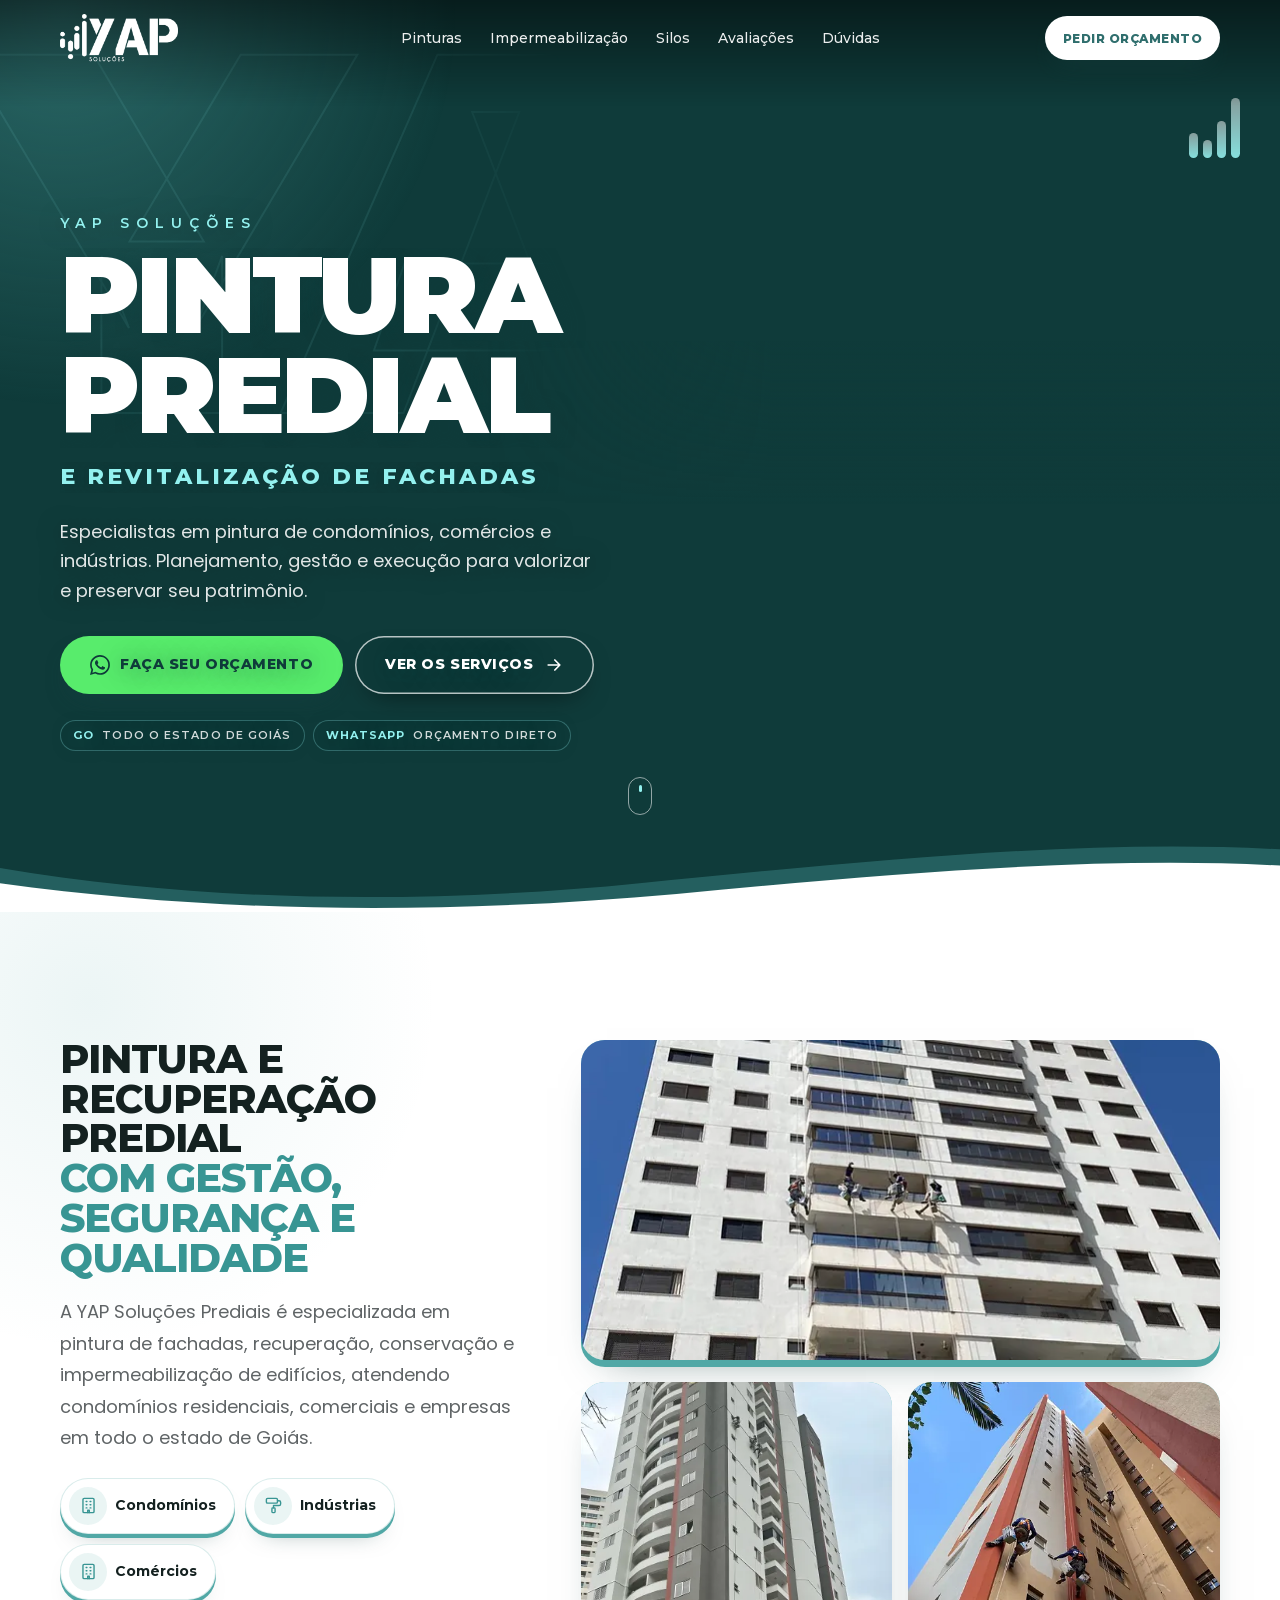
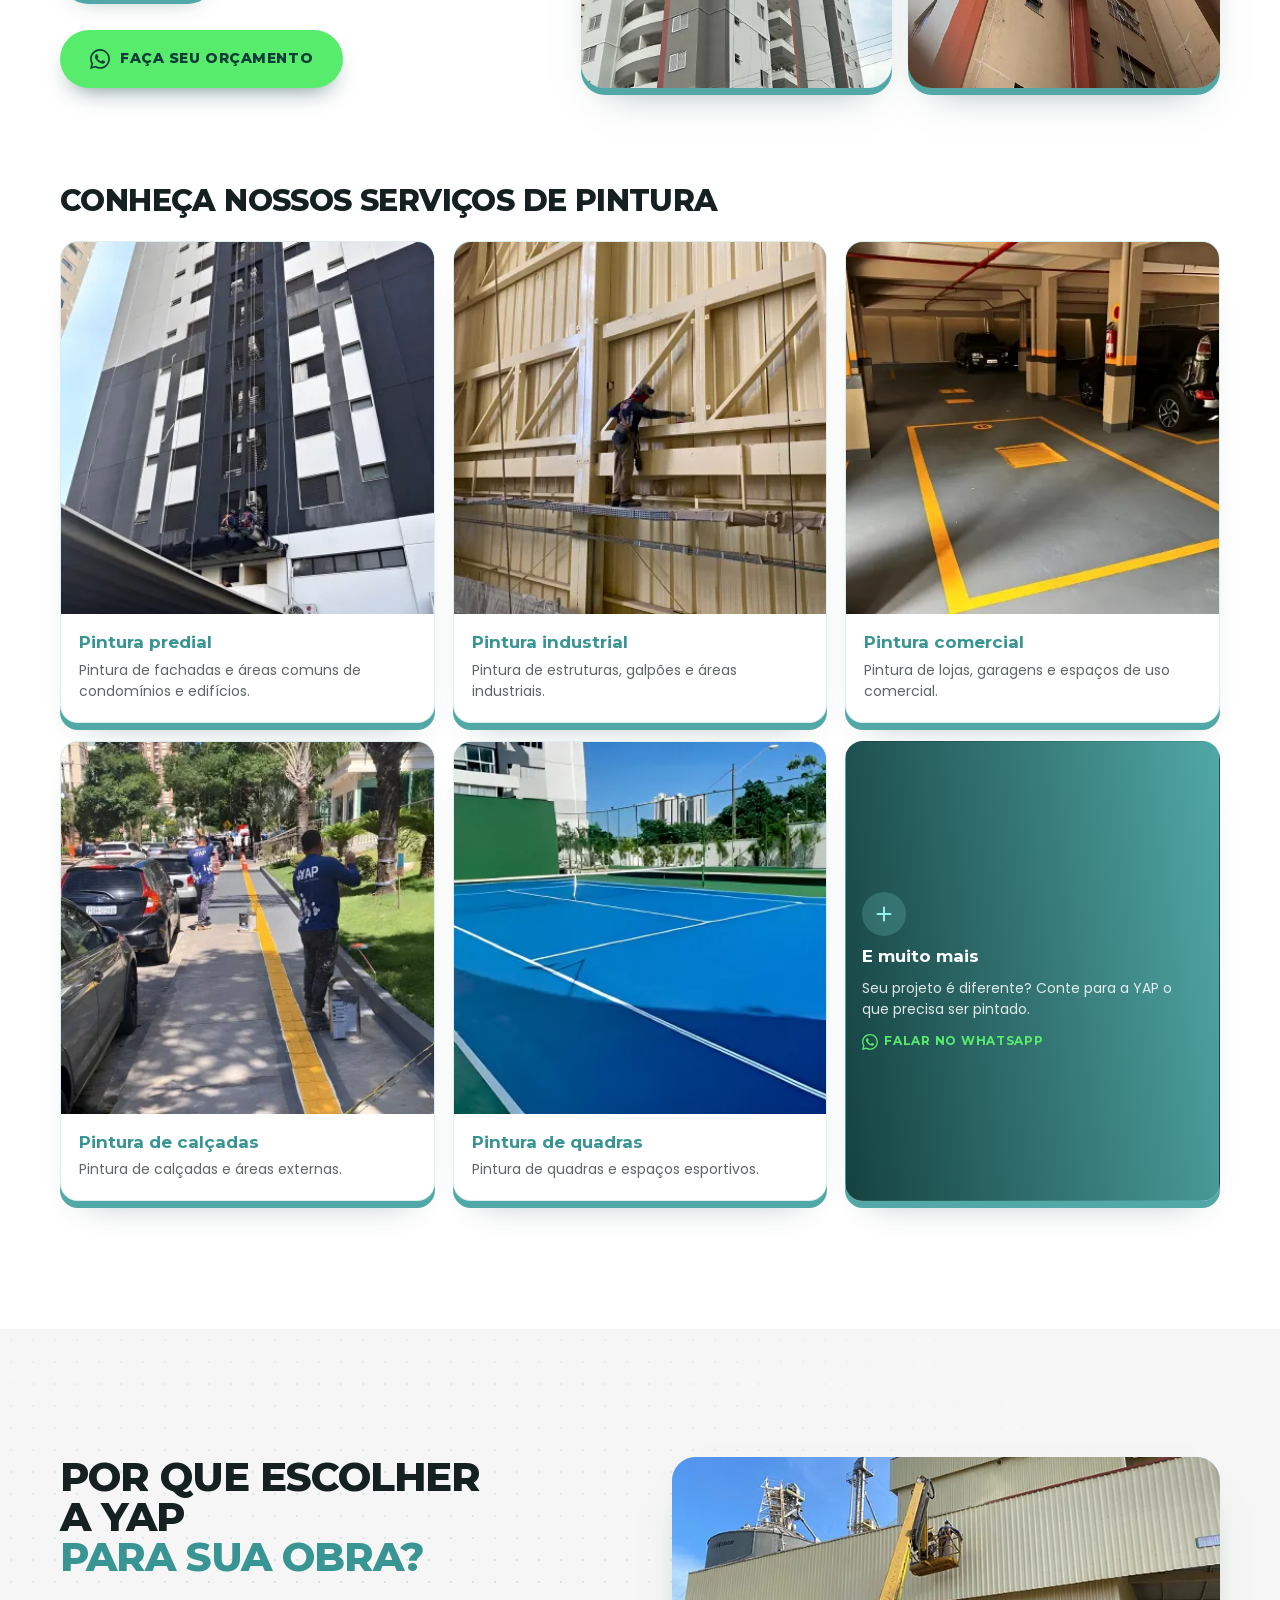
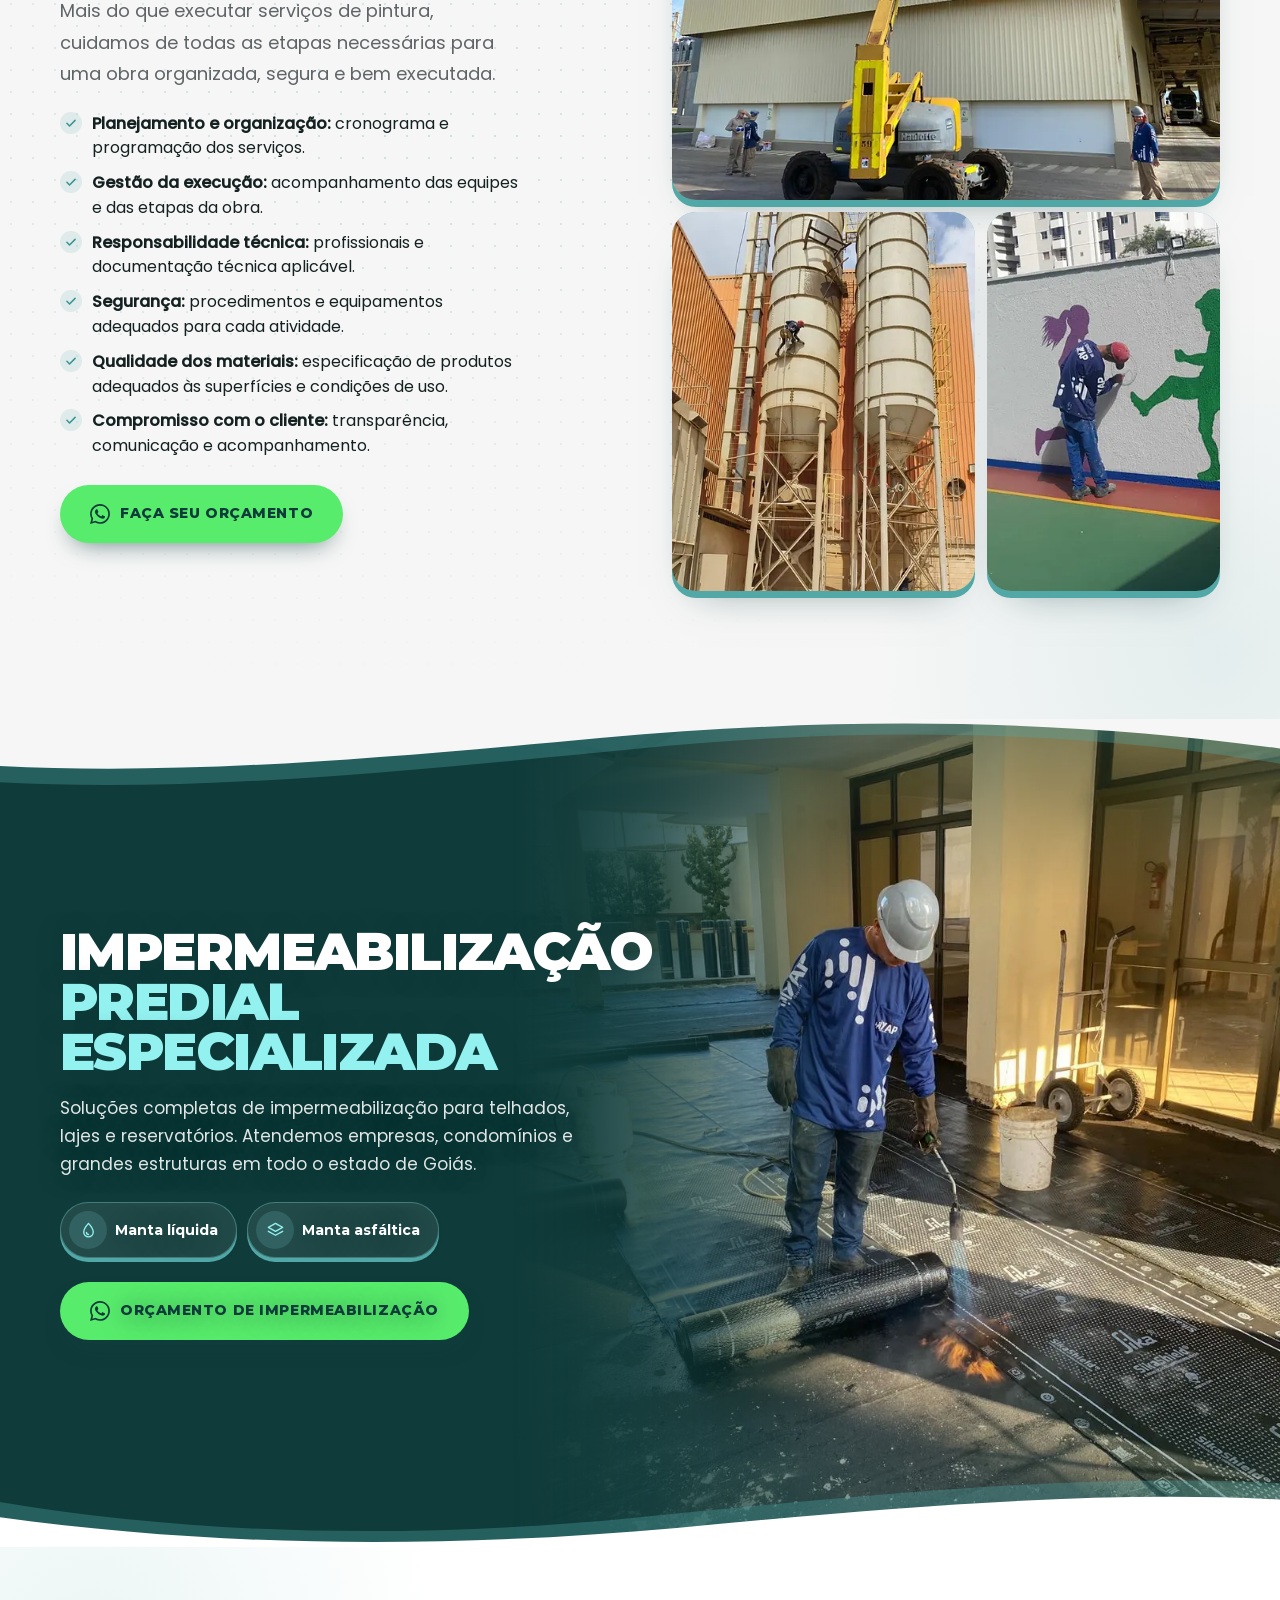
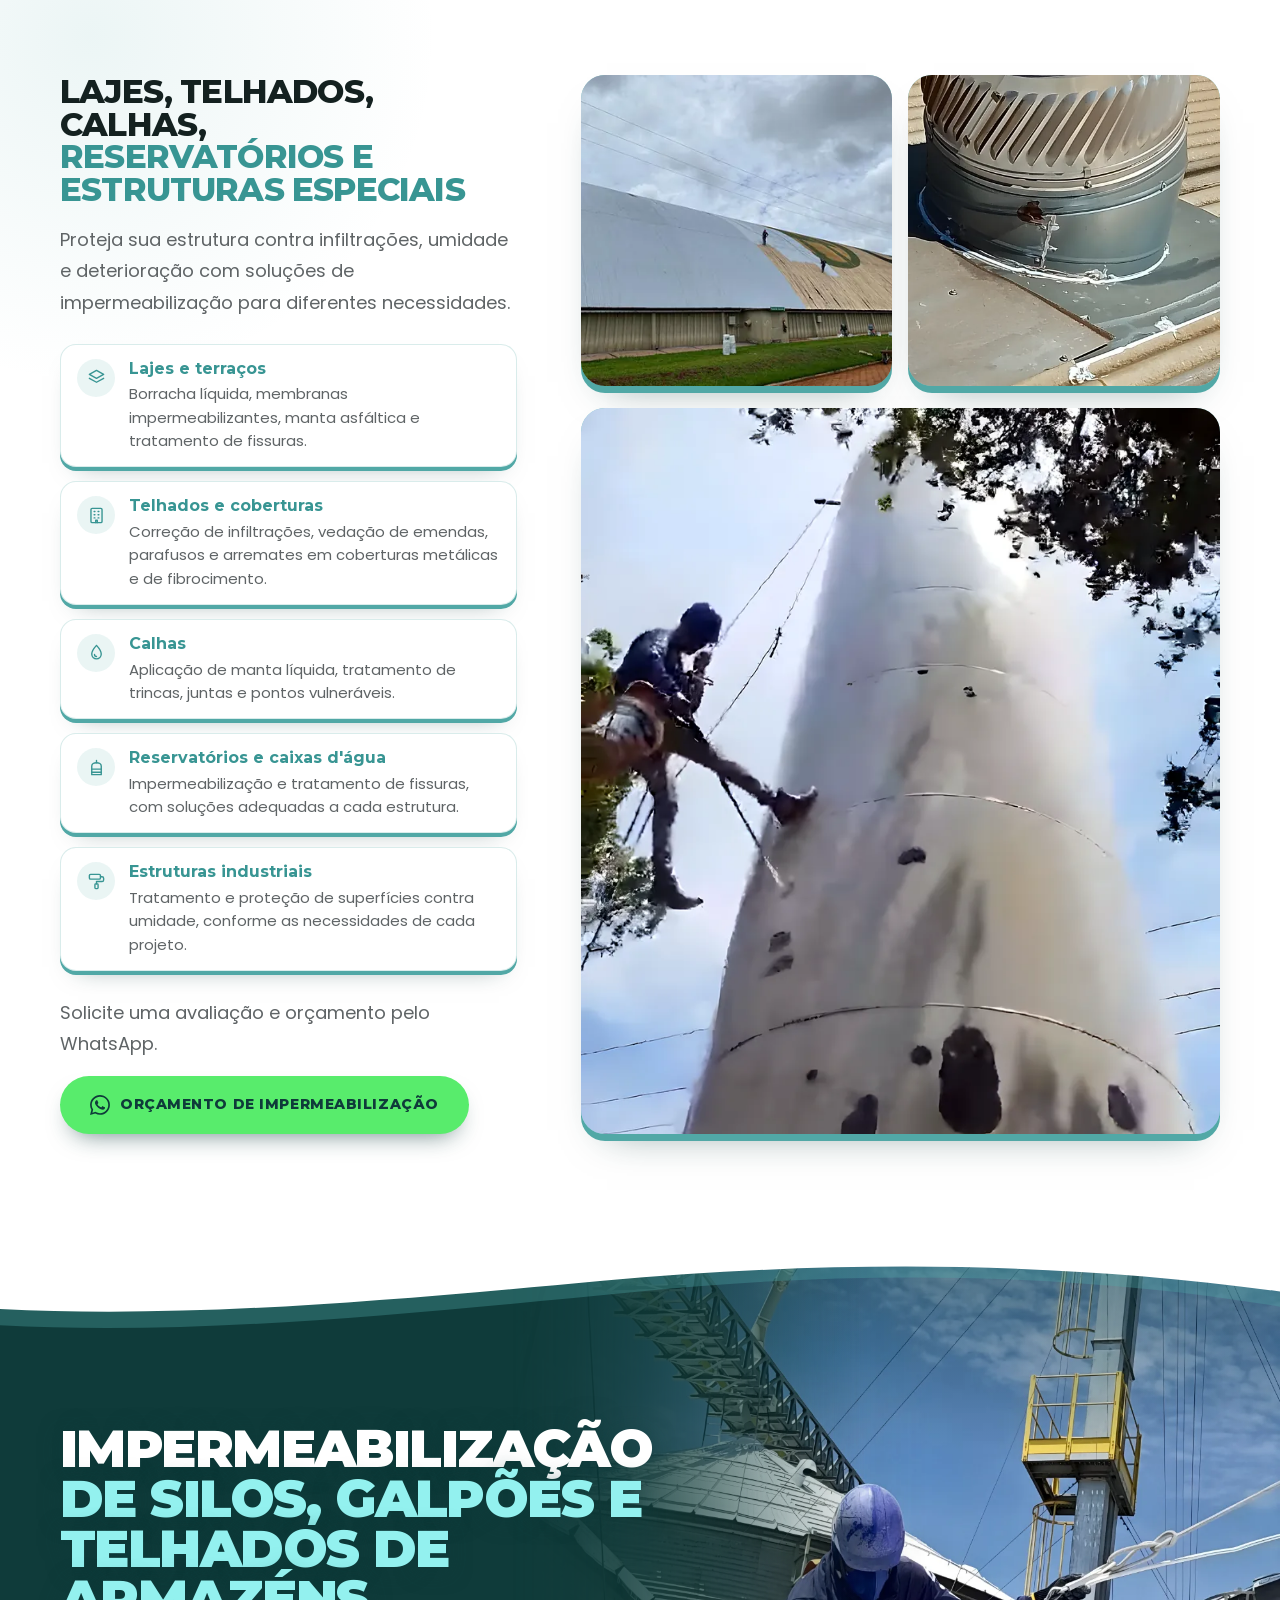
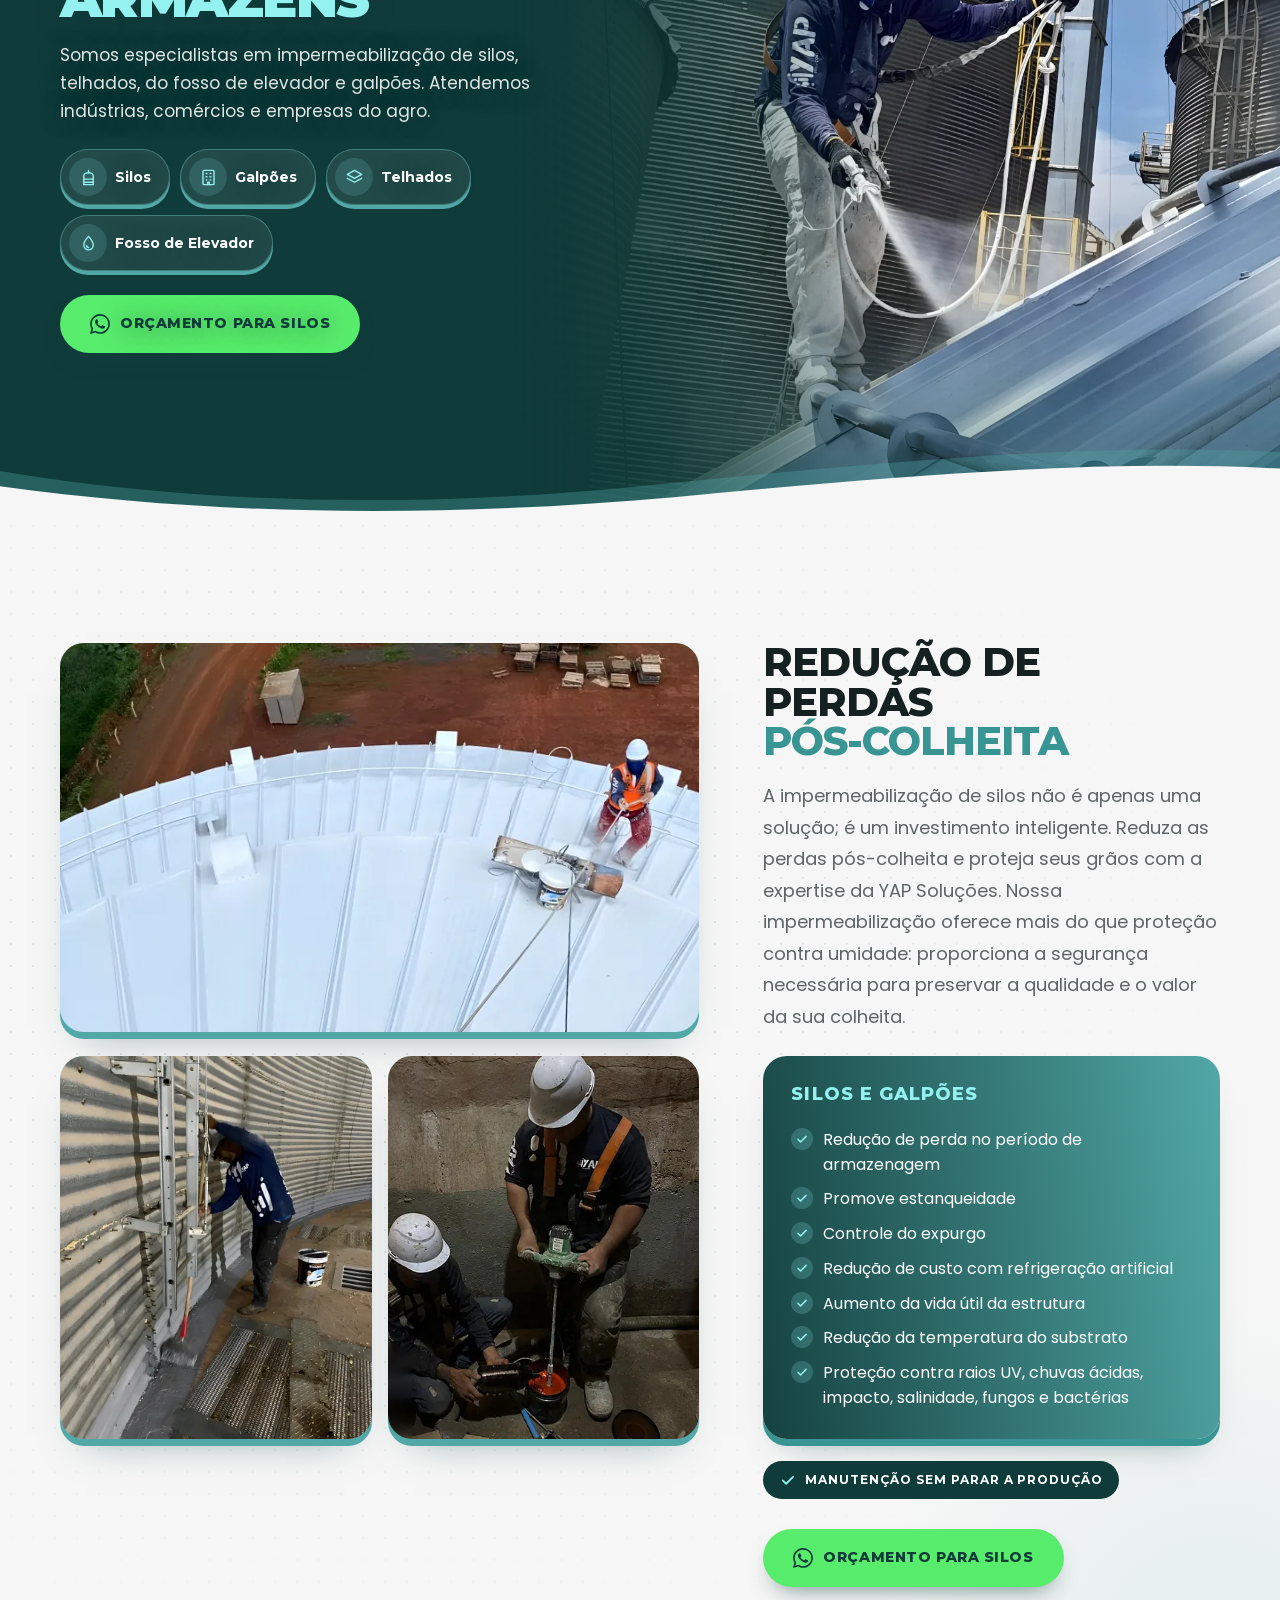
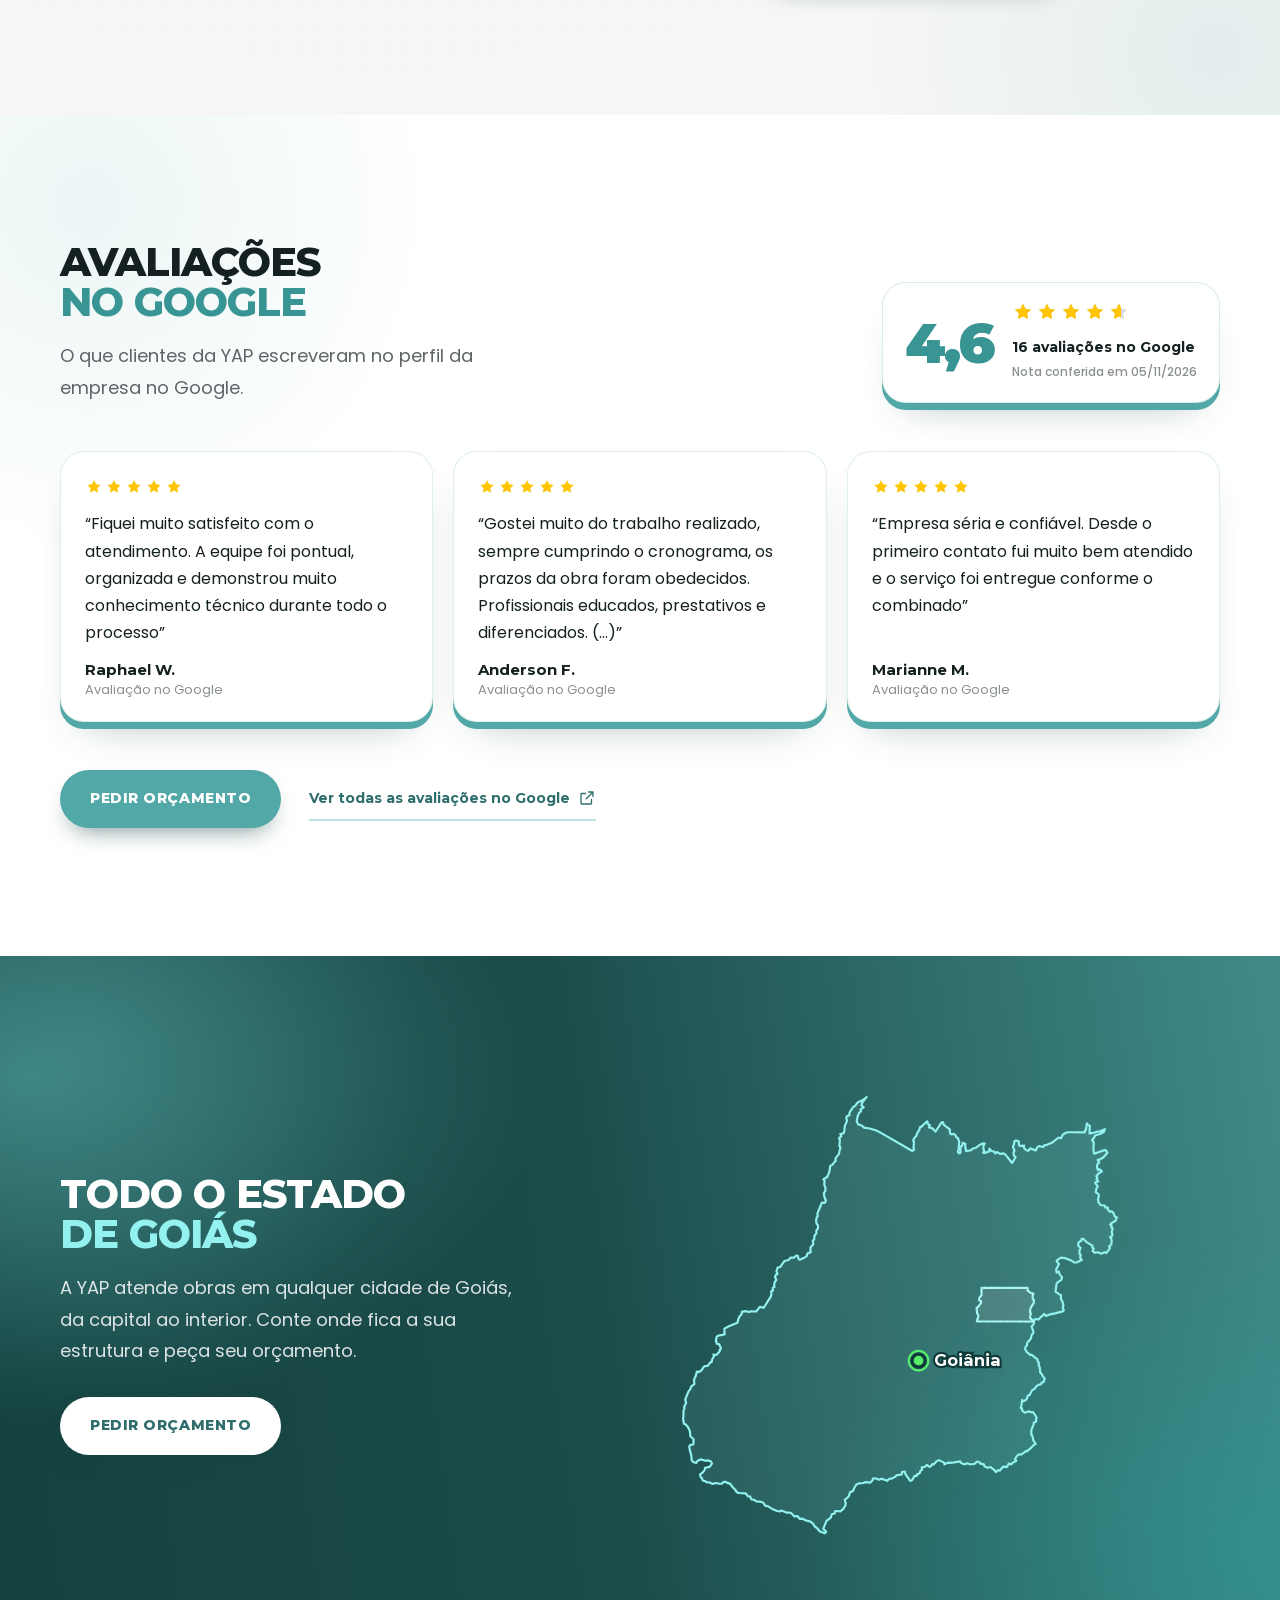
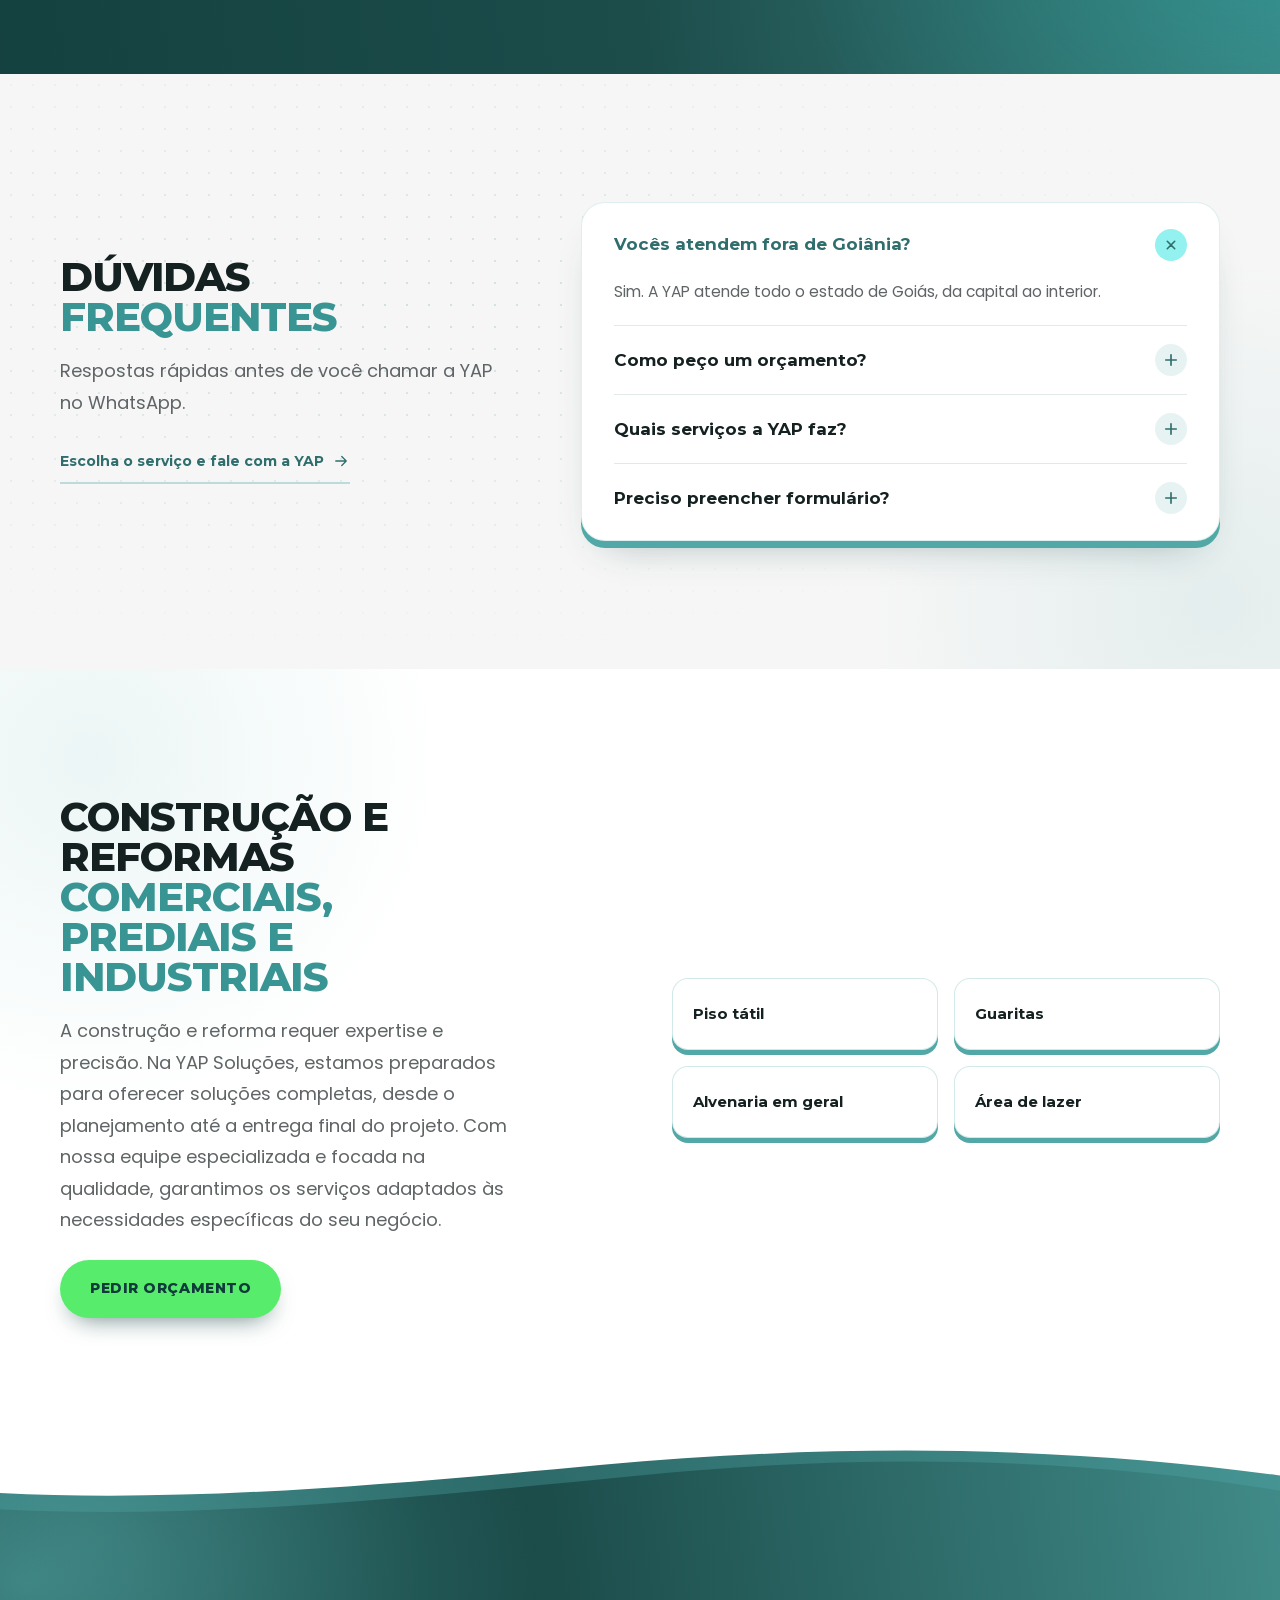
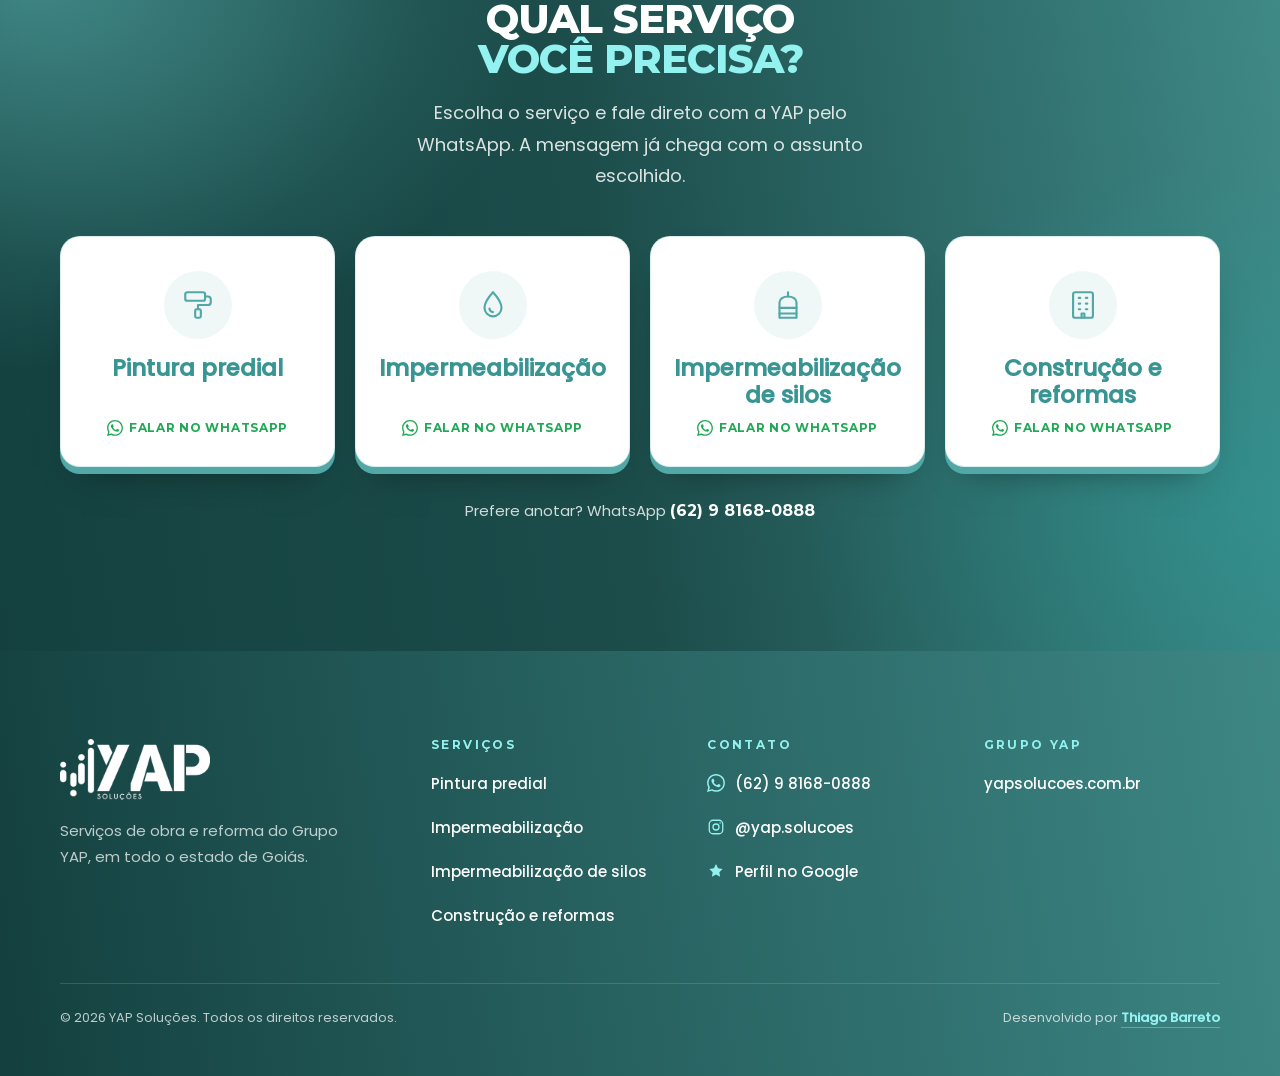
==== index.html @ 9e380a0e "LP YAP: foto do reservatório ampliada com Real-ESRGAN (até 1280 px) Co-Authored-By: Claude Opus 5.5 " ====
<!doctype html>
<html lang="pt-BR">
<head>
<meta charset="utf-8">
<!-- Google Tag Manager -->
<script>(function(w,d,s,l,i){w[l]=w[l]||[];w[l].push({'gtm.start':
new Date().getTime(),event:'gtm.js'});var f=d.getElementsByTagName(s)[0],
j=d.createElement(s),dl=l!='dataLayer'?'&l='+l:'';j.async=true;j.src=
'https://www.googletagmanager.com/gtm.js?id='+i+dl;f.parentNode.insertBefore(j,f);
})(window,document,'script','dataLayer','GTM-TNHPX6W4');</script>
<!-- End Google Tag Manager -->
<meta name="viewport" content="width=device-width, initial-scale=1, viewport-fit=cover">
<title>Pintura predial e impermeabilização em Goiás | YAP Soluções</title>
<meta name="description" content="Pintura predial para empresas com grandes estruturas, com atendimento em todo o estado de Goiás. Peça seu orçamento à YAP Soluções pelo WhatsApp.">
<meta name="theme-color" content="#0F3B3A">
<!-- Pendente: canonical e metadados sociais (og:url, og:image) dependem da URL final da LP. -->
<link rel="icon" href="assets/img/marca/favicon-32.png" sizes="32x32" type="image/png">
<link rel="apple-touch-icon" href="assets/img/marca/apple-touch-icon.png">
<link rel="preload" href="assets/fonts/montserrat-var-latin.woff2" as="font" type="font/woff2" crossorigin>
<link rel="preload" as="image" type="image/webp" media="(max-width: 767px)"
      imagesrcset="assets/img/hero/equipe-balancim-hero-mobile-480.webp 480w, assets/img/hero/equipe-balancim-hero-mobile-760.webp 760w" imagesizes="100vw">
<link rel="preload" as="image" type="image/webp" media="(min-width: 768px)"
      imagesrcset="assets/img/hero/equipe-balancim-hero-desktop-800.webp 800w, assets/img/hero/equipe-balancim-hero-desktop-1120.webp 1120w" imagesizes="62vw">
<link rel="stylesheet" href="assets/css/style.css?v=52">
<style>@media (min-width:768px){.hero-media img{object-position:10% 30%}}</style>
<script src="assets/js/main.js?v=12" defer></script>
</head>
<body>
<!-- Google Tag Manager (noscript) -->
<noscript><iframe src="https://www.googletagmanager.com/ns.html?id=GTM-TNHPX6W4"
height="0" width="0" style="display:none;visibility:hidden"></iframe></noscript>
<!-- End Google Tag Manager (noscript) -->

<svg width="0" height="0" style="position:absolute" aria-hidden="true" focusable="false">
  <symbol id="i-whatsapp" viewBox="0 0 24 24"><path fill="currentColor" stroke="none" fill-rule="evenodd" clip-rule="evenodd" d="M17.415 14.382C17.117 14.233 15.656 13.515 15.384 13.415C15.112 13.315 14.914 13.267 14.715 13.565C14.517 13.862 13.948 14.531 13.775 14.729C13.601 14.928 13.428 14.952 13.131 14.804C12.834 14.654 11.876 14.341 10.741 13.329C9.858 12.541 9.261 11.568 9.088 11.27C8.915 10.973 9.069 10.812 9.218 10.664C9.352 10.531 9.515 10.317 9.664 10.144C9.813 9.97103 9.862 9.84603 9.961 9.64703C10.061 9.44903 10.011 9.27603 9.936 9.12703C9.862 8.97803 9.268 7.51503 9.02 6.92003C8.779 6.34103 8.534 6.42003 8.352 6.41003C8.178 6.40203 7.98 6.40003 7.782 6.40003C7.584 6.40003 7.262 6.47403 6.99 6.77203C6.717 7.06903 5.95 7.78803 5.95 9.25103C5.95 10.713 7.014 12.126 7.163 12.325C7.312 12.524 9.258 15.525 12.239 16.812C12.949 17.118 13.502 17.301 13.933 17.437C14.645 17.664 15.293 17.632 15.805 17.555C16.375 17.47 17.563 16.836 17.811 16.142C18.059 15.448 18.058 14.853 17.984 14.729C17.91 14.605 17.712 14.531 17.414 14.382M11.992 21.785H11.988C10.2174 21.7854 8.47937 21.3094 6.956 20.407L6.596 20.193L2.854 21.175L3.853 17.527L3.618 17.153C2.62809 15.5774 2.10424 13.7538 2.107 11.893C2.109 6.44303 6.543 2.00903 11.996 2.00903C13.2948 2.00509 14.5814 2.25934 15.781 2.75702C16.9807 3.2547 18.0694 3.98587 18.984 4.90803C19.9045 5.82433 20.6341 6.91412 21.1305 8.11431C21.6269 9.3145 21.8803 10.6012 21.876 11.9C21.874 17.35 17.44 21.785 11.992 21.785ZM20.404 3.48803C19.3021 2.3793 17.9913 1.50013 16.5474 0.901413C15.1035 0.302696 13.5551 -0.0036753 11.992 3.32698e-05C5.438 3.32698e-05 0.102 5.33503 0.1 11.892C0.096774 13.9788 0.644198 16.0295 1.687 17.837L0 24L6.304 22.346C8.04817 23.2954 10.0022 23.7932 11.988 23.794H11.993C18.547 23.794 23.883 18.459 23.885 11.901C23.8899 10.3383 23.5848 8.79011 22.9875 7.34603C22.3902 5.90196 21.5124 4.59067 20.405 3.48803"/></symbol>
  <symbol id="i-arrow" viewBox="0 0 24 24"><path d="M5 12h14M13 6l6 6-6 6"/></symbol>
  <symbol id="i-menu" viewBox="0 0 24 24"><path d="M4 7h16M4 12h16M4 17h10"/></symbol>
  <symbol id="i-close" viewBox="0 0 24 24"><path d="M6 6l12 12M18 6L6 18"/></symbol>
  <symbol id="i-drop" viewBox="0 0 24 24"><path d="M12 3s6 6.5 6 11a6 6 0 0 1-12 0c0-4.5 6-11 6-11z"/><path d="M9.5 14.5a2.5 2.5 0 0 0 2.5 2.5"/></symbol>
  <symbol id="i-layers" viewBox="0 0 24 24"><path d="M12 3l9 5-9 5-9-5z"/><path d="M3 13l9 5 9-5"/></symbol>
  <symbol id="i-building" viewBox="0 0 24 24"><rect x="5" y="3" width="14" height="18" rx="1.5"/><path d="M9 7h1M14 7h1M9 11h1M14 11h1M9 15h1M14 15h1M11 21v-3h2v3"/></symbol>
  <symbol id="i-silo" viewBox="0 0 24 24"><path d="M6 10a6 4 0 0 1 12 0v11H6z"/><path d="M6 14h12M6 18h12M12 6V3"/></symbol>
  <symbol id="i-plus" viewBox="0 0 24 24"><path d="M12 5v14M5 12h14"/></symbol>
  <symbol id="i-roller" viewBox="0 0 24 24"><rect x="3" y="3" width="14" height="6" rx="1.5"/><path d="M17 6h2a2 2 0 0 1 2 2v2a2 2 0 0 1-2 2h-7v3"/><rect x="10" y="15" width="4" height="6" rx="1"/></symbol>
  <symbol id="i-instagram" viewBox="0 0 24 24"><rect x="3" y="3" width="18" height="18" rx="5"/><circle cx="12" cy="12" r="4"/><circle cx="17.5" cy="6.5" r="1" fill="currentColor" stroke="none"/></symbol>
  <symbol id="i-check" viewBox="0 0 24 24"><path d="M5 12.5l4.5 4.5L19 7.5"/></symbol>
  <symbol id="i-star" viewBox="0 0 24 24"><path fill="currentColor" stroke="none" d="M12 2.8l2.75 5.57 6.15.9-4.45 4.33 1.05 6.12L12 16.83l-5.5 2.89 1.05-6.12L3.1 9.27l6.15-.9z"/></symbol>
  <symbol id="i-external" viewBox="0 0 24 24"><path d="M14 4h6v6M20 4l-9 9M18 14v5a1 1 0 0 1-1 1H5a1 1 0 0 1-1-1V7a1 1 0 0 1 1-1h5"/></symbol>
</svg>

<a class="skip" href="#conteudo">Pular para o conteúdo</a>

<header class="hdr" id="hdr">
  <div class="wrap hdr-in">
    <a class="hdr-logo" href="#inicio" aria-label="YAP Soluções, voltar ao início">
      <img src="assets/img/marca/yap-solucoes-logo-branco.png" width="400" height="163" alt="YAP Soluções">
    </a>
    <nav class="hdr-nav" id="menu" aria-label="Seções da página">
      <a href="#inicio">Pinturas</a>
      <a href="#impermeabilizacao">Impermeabilização</a>
      <a href="#silos">Silos</a>
      <a href="#avaliacoes">Avaliações</a>
      <a href="#duvidas">Dúvidas</a>
      <a class="btn btn-wa btn-block nav-cta" href="#contato">Pedir orçamento</a>
    </nav>
    <div class="hdr-act">
      <a class="btn btn-white btn-sm" href="#contato"><span class="lb-s">Orçamento</span><span class="lb-l">Pedir orçamento</span></a>
      <button class="hdr-burger" type="button" id="menuBtn" aria-controls="menu" aria-expanded="false" aria-label="Abrir menu">
        <svg class="i ic-open" aria-hidden="true"><use href="#i-menu"/></svg>
        <svg class="i ic-close" aria-hidden="true"><use href="#i-close"/></svg>
      </button>
    </div>
  </div>
</header>

<main id="conteudo">

  <!-- S1 · Hero (foco em pintura predial) -->
  <section class="hero" id="inicio" aria-labelledby="hero-title">
    <div class="hero-media" id="heroMedia">
      <picture>
        <source type="image/webp" media="(min-width: 768px)"
                srcset="assets/img/hero/equipe-balancim-hero-desktop-800.webp 800w, assets/img/hero/equipe-balancim-hero-desktop-1120.webp 1120w" sizes="62vw">
        <source type="image/jpeg" media="(min-width: 768px)"
                srcset="assets/img/hero/equipe-balancim-hero-desktop-800.jpg 800w, assets/img/hero/equipe-balancim-hero-desktop-1120.jpg 1120w" sizes="62vw">
        <source type="image/webp"
                srcset="assets/img/hero/equipe-balancim-hero-mobile-480.webp 480w, assets/img/hero/equipe-balancim-hero-mobile-760.webp 760w" sizes="100vw">
        <img src="assets/img/hero/equipe-balancim-hero-mobile-760.jpg"
             srcset="assets/img/hero/equipe-balancim-hero-mobile-480.jpg 480w, assets/img/hero/equipe-balancim-hero-mobile-760.jpg 760w" sizes="100vw"
             width="760" height="1041" fetchpriority="high" decoding="async"
             alt="Equipe da YAP Soluções em balancim pintando a fachada de um prédio">
      </picture>
    </div>
    <div class="hero-shade" aria-hidden="true"></div>
    <div class="hero-glow" aria-hidden="true"></div>
    <div class="hero-deco" aria-hidden="true"><div class="hero-word" id="heroWord">YAP</div></div>
    <div class="hero-bars bars" aria-hidden="true"><i></i><i></i><i></i><i></i></div>

    <div class="wrap hero-wrap">
      <div class="hero-in">
        <p class="kin">YAP Soluções</p>
        <h1 class="hero-title" id="hero-title">
          <span class="ln"><span>Pintura</span></span>
          <span class="ln"><span>predial</span></span>
          <span class="ln sub"><span>e revitalização de fachadas</span></span>
        </h1>
        <p class="hero-lead">Especialistas em pintura de condomínios, comércios e indústrias. Planejamento, gestão e execução para valorizar e preservar seu patrimônio.</p>
        <div class="hero-cta">
          <a class="btn btn-wa btn-lg" href="https://wa.me/5562981680888?text=Ol%C3%A1!%20Vim%20pelo%20site%20da%20YAP%20e%20quero%20um%20or%C3%A7amento%20de%20pintura%20predial." target="_blank" rel="noopener" data-service="pintura" data-location="hero">
            <svg class="i" aria-hidden="true"><use href="#i-whatsapp"/></svg>
            Faça seu orçamento
          </a>
          <a class="btn btn-ghost btn-lg" href="#pintura-predial">
            Ver os serviços
            <svg class="i arr" aria-hidden="true"><use href="#i-arrow"/></svg>
          </a>
        </div>
        <ul class="hero-meta">
          <li><b>GO</b> Todo o estado de Goiás</li>
          <li><b>WhatsApp</b> Orçamento direto</li>
        </ul>
      </div>
    </div>
    <a class="hero-scroll" href="#pintura-predial" aria-label="Rolar para os serviços"></a>
    <!-- Divisão ondulada, como uma pincelada de tinta: camada teal translúcida atrás e a cor da próxima seção na frente -->
    <div class="hero-wave" aria-hidden="true">
      <svg viewBox="0 0 1440 100" preserveAspectRatio="none" focusable="false">
        <path class="w-back" d="M0 44C220 86 470 92 720 66C980 40 1220 14 1440 30V100H0Z"/>
        <path class="w-front" d="M0 62C250 100 500 102 760 78C1010 54 1230 34 1440 48V100H0Z"/>
      </svg>
    </div>
  </section>

  <!-- S2 · Pintura predial: conteúdo complementar solicitado por Fred em 09/11/2026. -->
  <section class="sec svc painting-sec" id="pintura-predial" aria-labelledby="pintura-predial-title">
    <div class="wrap svc-grid">
      <div class="svc-text">
        <h2 class="h2 rv" id="pintura-predial-title">Pintura e recuperação predial <span class="t">com gestão, segurança e qualidade</span></h2>
        <p class="lead rv" data-d="1">A YAP Soluções Prediais é especializada em pintura de fachadas, recuperação, conservação e impermeabilização de edifícios, atendendo condomínios residenciais, comerciais e empresas em todo o estado de Goiás.</p>
        <ul class="tags rv" data-d="2">
          <li><span class="mi"><svg class="i" aria-hidden="true"><use href="#i-building"/></svg></span>Condomínios</li>
          <li><span class="mi"><svg class="i" aria-hidden="true"><use href="#i-roller"/></svg></span>Indústrias</li>
          <li><span class="mi"><svg class="i" aria-hidden="true"><use href="#i-building"/></svg></span>Comércios</li>
        </ul>
      </div>
      <div class="svc-photos">
        <figure class="ph ph-wide rv" data-d="1">
            <picture>
              <source type="image/webp" srcset="assets/img/pintura/predio-alto-rapel-640.webp 640w, assets/img/pintura/predio-alto-rapel-1024.webp 1024w" sizes="(min-width: 1024px) 640px, 100vw">
              <img src="assets/img/pintura/predio-alto-rapel-640.jpg" srcset="assets/img/pintura/predio-alto-rapel-640.jpg 640w, assets/img/pintura/predio-alto-rapel-1024.jpg 1024w" sizes="(min-width: 1024px) 640px, 100vw" width="640" height="480" loading="lazy" decoding="async" alt="Profissionais da YAP em rapel na fachada de um prédio residencial alto">
            </picture>
        </figure>
        <figure class="ph rv" data-d="2">
            <picture>
              <source type="image/webp" srcset="assets/img/pintura/predio-pintado-400.webp 400w, assets/img/pintura/predio-pintado-800.webp 800w" sizes="(min-width: 1024px) 320px, 50vw">
              <img src="assets/img/pintura/predio-pintado-400.jpg" width="400" height="500" loading="lazy" decoding="async" alt="Prédio residencial com fachada pintada">
            </picture>
        </figure>
        <figure class="ph rv" data-d="3">
            <picture>
              <source type="image/webp" srcset="assets/img/pintura/fachada-rapel-equipe-480.webp 480w, assets/img/pintura/fachada-rapel-equipe-768.webp 768w" sizes="(min-width: 1024px) 320px, 50vw">
              <img src="assets/img/pintura/fachada-rapel-equipe-480.jpg" srcset="assets/img/pintura/fachada-rapel-equipe-480.jpg 480w, assets/img/pintura/fachada-rapel-equipe-768.jpg 768w" sizes="(min-width: 1024px) 320px, 50vw" width="480" height="640" loading="lazy" decoding="async" alt="Equipe da YAP em rapel pintando a fachada de um prédio com faixas laranja">
            </picture>
        </figure>
      </div>
      <div class="svc-cta rv" data-d="2">
        <a class="btn btn-wa btn-lg" href="https://wa.me/5562981680888?text=Ol%C3%A1!%20Vim%20pelo%20site%20da%20YAP%20e%20quero%20um%20or%C3%A7amento%20de%20pintura%20predial." target="_blank" rel="noopener" data-service="pintura" data-location="pintura-predial">
          <svg class="i" aria-hidden="true"><use href="#i-whatsapp"/></svg>
          Faça seu orçamento
        </a>
      </div>
    </div>
    <!-- Serviços de pintura (pedido de Fred, 09/11): blocos quadrados com foto. Fotos de calçadas, comercial e quadras a confirmar. -->
    <div class="wrap paint-wrap">
      <h3 class="paint-h rv">Conheça nossos serviços de pintura</h3>
      <div class="paint-grid">
        <article class="paint-card rv" data-d="1">
          <figure class="paint-ph">
            <picture>
              <source type="image/webp" srcset="assets/img/servicos/pintura-predial-360.webp 360w, assets/img/servicos/pintura-predial-600.webp 600w" sizes="(min-width: 1024px) 360px, (min-width: 768px) 30vw, 50vw">
              <img src="assets/img/servicos/pintura-predial-360.jpg" srcset="assets/img/servicos/pintura-predial-360.jpg 360w, assets/img/servicos/pintura-predial-600.jpg 600w" sizes="(min-width: 1024px) 360px, (min-width: 768px) 30vw, 50vw" width="600" height="600" loading="lazy" decoding="async" alt="Pintores em rapel trabalhando na fachada de um prédio alto">
            </picture>
          </figure>
          <div class="paint-tx"><h4>Pintura predial</h4><p>Pintura de fachadas e áreas comuns de condomínios e edifícios.</p></div>
        </article>
        <article class="paint-card rv" data-d="2">
          <figure class="paint-ph">
            <picture>
              <source type="image/webp" srcset="assets/img/servicos/pintura-industrial-galpao-360.webp 360w, assets/img/servicos/pintura-industrial-galpao-600.webp 600w" sizes="(min-width: 1024px) 360px, (min-width: 768px) 30vw, 50vw">
              <img src="assets/img/servicos/pintura-industrial-galpao-360.jpg" srcset="assets/img/servicos/pintura-industrial-galpao-360.jpg 360w, assets/img/servicos/pintura-industrial-galpao-600.jpg 600w" sizes="(min-width: 1024px) 360px, (min-width: 768px) 30vw, 50vw" width="600" height="600" loading="lazy" decoding="async" alt="Profissional da YAP pintando a estrutura metálica de um galpão industrial, em um andaime">
            </picture>
          </figure>
          <div class="paint-tx"><h4>Pintura industrial</h4><p>Pintura de estruturas, galpões e áreas industriais.</p></div>
        </article>
        <article class="paint-card rv" data-d="3">
          <figure class="paint-ph">
            <picture>
              <source type="image/webp" srcset="assets/img/servicos/pintura-comercial-360.webp 360w, assets/img/servicos/pintura-comercial-600.webp 600w" sizes="(min-width: 1024px) 360px, (min-width: 768px) 30vw, 50vw">
              <img src="assets/img/servicos/pintura-comercial-360.jpg" srcset="assets/img/servicos/pintura-comercial-360.jpg 360w, assets/img/servicos/pintura-comercial-600.jpg 600w" sizes="(min-width: 1024px) 360px, (min-width: 768px) 30vw, 50vw" width="600" height="600" loading="lazy" decoding="async" alt="Garagem com piso pintado e vagas demarcadas em amarelo">
            </picture>
          </figure>
          <div class="paint-tx"><h4>Pintura comercial</h4><p>Pintura de lojas, garagens e espaços de uso comercial.</p></div>
        </article>
        <article class="paint-card rv" data-d="3">
          <figure class="paint-ph">
            <picture>
              <source type="image/webp" srcset="assets/img/servicos/pintura-calcadas-faixa-360.webp 360w, assets/img/servicos/pintura-calcadas-faixa-600.webp 600w" sizes="(min-width: 1024px) 360px, (min-width: 768px) 30vw, 50vw">
              <img src="assets/img/servicos/pintura-calcadas-faixa-360.jpg" srcset="assets/img/servicos/pintura-calcadas-faixa-360.jpg 360w, assets/img/servicos/pintura-calcadas-faixa-600.jpg 600w" sizes="(min-width: 1024px) 360px, (min-width: 768px) 30vw, 50vw" width="600" height="600" loading="lazy" decoding="async" alt="Equipe da YAP pintando a calçada de um condomínio, com a faixa de piso tátil amarela já aplicada">
            </picture>
          </figure>
          <div class="paint-tx"><h4>Pintura de calçadas</h4><p>Pintura de calçadas e áreas externas.</p></div>
        </article>
        <article class="paint-card rv" data-d="3">
          <figure class="paint-ph">
            <picture>
              <source type="image/webp" srcset="assets/img/servicos/pintura-quadras-360.webp 360w, assets/img/servicos/pintura-quadras-720.webp 720w" sizes="(min-width: 1024px) 360px, (min-width: 768px) 30vw, 50vw">
              <img src="assets/img/servicos/pintura-quadras-360.jpg" srcset="assets/img/servicos/pintura-quadras-360.jpg 360w, assets/img/servicos/pintura-quadras-720.jpg 720w" sizes="(min-width: 1024px) 360px, (min-width: 768px) 30vw, 50vw" width="360" height="360" loading="lazy" decoding="async" alt="Quadra esportiva com piso azul e linhas brancas">
            </picture>
          </figure>
          <div class="paint-tx"><h4>Pintura de quadras</h4><p>Pintura de quadras e espaços esportivos.</p></div>
        </article>
        <a class="paint-card paint-more rv" data-d="3" href="https://wa.me/5562981680888?text=Ol%C3%A1!%20Vim%20pelo%20site%20da%20YAP%20e%20quero%20um%20or%C3%A7amento%20de%20pintura%20predial." target="_blank" rel="noopener" data-service="pintura" data-location="servicos-pintura">
          <span class="paint-more-ic" aria-hidden="true"><svg class="i"><use href="#i-plus"/></svg></span>
          <h4>E muito mais</h4>
          <p>Seu projeto é diferente? Conte para a YAP o que precisa ser pintado.</p>
          <span class="paint-more-cta"><svg class="i" aria-hidden="true"><use href="#i-whatsapp"/></svg>Falar no WhatsApp</span>
        </a>
      </div>
    </div>
  </section>

  <!-- Por que escolher a YAP: texto enviado por Fred em 12/11/2026 (Alterações LP Parte 2, item 5). -->
  <section class="sec why-sec sec-snow" id="por-que-yap" aria-labelledby="why-title">
    <div class="wrap why-grid">
      <div class="why-copy">
        <h2 class="h2 rv" id="why-title">Por que escolher a YAP <span class="t">para sua obra?</span></h2>
        <p class="lead rv" data-d="1">Mais do que executar serviços de pintura, cuidamos de todas as etapas necessárias para uma obra organizada, segura e bem executada.</p>
        <ul class="checks why-checks rv" data-d="2">
            <li><svg class="i" aria-hidden="true"><use href="#i-check"/></svg><span><b>Planejamento e organização:</b> cronograma e programação dos serviços.</span></li>
            <li><svg class="i" aria-hidden="true"><use href="#i-check"/></svg><span><b>Gestão da execução:</b> acompanhamento das equipes e das etapas da obra.</span></li>
            <li><svg class="i" aria-hidden="true"><use href="#i-check"/></svg><span><b>Responsabilidade técnica:</b> profissionais e documentação técnica aplicável.</span></li>
            <li><svg class="i" aria-hidden="true"><use href="#i-check"/></svg><span><b>Segurança:</b> procedimentos e equipamentos adequados para cada atividade.</span></li>
            <li><svg class="i" aria-hidden="true"><use href="#i-check"/></svg><span><b>Qualidade dos materiais:</b> especificação de produtos adequados às superfícies e condições de uso.</span></li>
            <li><svg class="i" aria-hidden="true"><use href="#i-check"/></svg><span><b>Compromisso com o cliente:</b> transparência, comunicação e acompanhamento.</span></li>
        </ul>
        <div class="svc-cta why-cta rv" data-d="2">
        <a class="btn btn-wa btn-lg" href="https://wa.me/5562981680888?text=Ol%C3%A1!%20Vim%20pelo%20site%20da%20YAP%20e%20quero%20um%20or%C3%A7amento%20de%20pintura%20predial." target="_blank" rel="noopener" data-service="pintura" data-location="por-que-yap">
          <svg class="i" aria-hidden="true"><use href="#i-whatsapp"/></svg>
          Faça seu orçamento
        </a>
        </div>
      </div>
      <div class="why-photos rv" data-d="1">
        <figure class="ph ph-wide"><picture>
              <source type="image/webp" srcset="assets/img/pintura/plataforma-elevatoria-galpao-640.webp 640w, assets/img/pintura/plataforma-elevatoria-galpao-1280.webp 1280w" sizes="(min-width: 1024px) 560px, 100vw">
              <img src="assets/img/pintura/plataforma-elevatoria-galpao-640.jpg" srcset="assets/img/pintura/plataforma-elevatoria-galpao-640.jpg 640w, assets/img/pintura/plataforma-elevatoria-galpao-1280.jpg 1280w" sizes="(min-width: 1024px) 560px, 100vw" width="640" height="480" loading="lazy" decoding="async" style="object-position:50% 80%" alt="Profissional da YAP em plataforma elevatória pintando a fachada de um galpão industrial">
            </picture></figure>
        <figure class="ph"><picture>
              <source type="image/webp" srcset="assets/img/pintura/silos-industriais-rapel-400.webp 400w, assets/img/pintura/silos-industriais-rapel-719.webp 719w" sizes="(min-width: 1024px) 340px, 55vw">
              <img src="assets/img/pintura/silos-industriais-rapel-400.jpg" srcset="assets/img/pintura/silos-industriais-rapel-400.jpg 400w, assets/img/pintura/silos-industriais-rapel-719.jpg 719w" sizes="(min-width: 1024px) 340px, 55vw" width="400" height="500" loading="lazy" decoding="async" style="object-position:50% 25%" alt="Profissional da YAP em rapel na pintura de silos industriais">
            </picture></figure>
        <figure class="ph"><picture>
              <source type="image/webp" srcset="assets/img/pintura/mural-quadra-pintura-360.webp 360w, assets/img/pintura/mural-quadra-pintura-540.webp 540w" sizes="(min-width: 1024px) 260px, 40vw">
              <img src="assets/img/pintura/mural-quadra-pintura-360.jpg" srcset="assets/img/pintura/mural-quadra-pintura-360.jpg 360w, assets/img/pintura/mural-quadra-pintura-540.jpg 540w" sizes="(min-width: 1024px) 260px, 40vw" width="360" height="479" loading="lazy" decoding="async" alt="Profissional da YAP pintando um mural infantil no muro de uma quadra">
            </picture></figure>
      </div>
    </div>
  </section>

  <!-- Impermeabilização em destaque, no padrão do topo da página (pedido de Fred, itens 6 e 7). Foto provisória enviada por Fred em 12/11/2026; a definitiva virá da equipe. -->
  <section class="feat" id="impermeabilizacao" aria-labelledby="impermeabilizacao-title" style="--wave-top:#F6F6F6;--wave-bottom:#FFFFFF">
    <div class="sec-wave-top" aria-hidden="true">
      <svg viewBox="0 0 1440 100" preserveAspectRatio="none" focusable="false">
        <path class="w-back" d="M0 44C220 86 470 92 720 66C980 40 1220 14 1440 30V100H0Z"/>
        <path class="w-front" d="M0 62C250 100 500 102 760 78C1010 54 1230 34 1440 48V100H0Z"/>
      </svg>
    </div>
    <div class="feat-media" aria-hidden="true">
      <picture>
              <source type="image/webp" srcset="assets/img/impermeabilizacao/manta-asfaltica-macarico-720.webp 720w, assets/img/impermeabilizacao/manta-asfaltica-macarico-960.webp 960w" sizes="(min-width: 768px) 60vw, 200vw">
              <img src="assets/img/impermeabilizacao/manta-asfaltica-macarico-720.jpg" srcset="assets/img/impermeabilizacao/manta-asfaltica-macarico-720.jpg 720w, assets/img/impermeabilizacao/manta-asfaltica-macarico-960.jpg 960w" sizes="(min-width: 768px) 60vw, 200vw" width="720" height="960" loading="lazy" decoding="async" style="object-position:50% 35%" alt="">
            </picture>
    </div>
    <div class="wrap feat-wrap">
      <div class="feat-text">
        <h2 class="feat-title rv" id="impermeabilizacao-title"><span class="big">Impermeabilização</span> <span class="t">predial especializada</span></h2>
        <p class="feat-lead rv" data-d="1">Soluções completas de impermeabilização para telhados, lajes e reservatórios. Atendemos empresas, condomínios e grandes estruturas em todo o estado de Goiás.</p>
        <ul class="tags rv" data-d="2">
          <li><span class="mi"><svg class="i" aria-hidden="true"><use href="#i-drop"/></svg></span>Manta líquida</li>
          <li><span class="mi"><svg class="i" aria-hidden="true"><use href="#i-layers"/></svg></span>Manta asfáltica</li>
        </ul>
        <div class="feat-cta rv" data-d="2">
        <a class="btn btn-wa btn-lg" href="https://wa.me/5562981680888?text=Ol%C3%A1!%20Vim%20pelo%20site%20da%20YAP%20e%20quero%20um%20or%C3%A7amento%20de%20impermeabiliza%C3%A7%C3%A3o." target="_blank" rel="noopener" data-service="impermeabilizacao" data-location="impermeabilizacao">
          <svg class="i" aria-hidden="true"><use href="#i-whatsapp"/></svg>
          Orçamento de impermeabilização
        </a>
        </div>
      </div>
    </div>
    <div class="hero-wave" aria-hidden="true">
      <svg viewBox="0 0 1440 100" preserveAspectRatio="none" focusable="false">
        <path class="w-back" d="M0 44C220 86 470 92 720 66C980 40 1220 14 1440 30V100H0Z"/>
        <path class="w-front" d="M0 62C250 100 500 102 760 78C1010 54 1230 34 1440 48V100H0Z"/>
      </svg>
    </div>
  </section>

  <!-- Mais sobre impermeabilização: texto de Fred (Alterações LP YAP, item 1, 16/11/2026), em lista com ícones e fotos intercaladas para não virar um bloco de texto. -->
  <section class="sec svc more-sec" id="impermeabilizacao-detalhes" aria-labelledby="imper-more-title">
    <div class="wrap svc-grid">
      <div class="svc-text more-head">
        <h2 class="h2 rv" id="imper-more-title">Lajes, telhados, calhas, <span class="t">reservatórios e estruturas especiais</span></h2>
        <p class="lead rv" data-d="1">Proteja sua estrutura contra infiltrações, umidade e deterioração com soluções de impermeabilização para diferentes necessidades.</p>
      </div>
      <div class="svc-photos">
        <figure class="ph rv" data-d="1">
            <picture>
              <source type="image/webp" srcset="assets/img/impermeabilizacao/cobertura-galpao-arqueado-480.webp 480w, assets/img/impermeabilizacao/cobertura-galpao-arqueado-960.webp 960w" sizes="(min-width: 1024px) 320px, 50vw">
              <img src="assets/img/impermeabilizacao/cobertura-galpao-arqueado-480.jpg" srcset="assets/img/impermeabilizacao/cobertura-galpao-arqueado-480.jpg 480w, assets/img/impermeabilizacao/cobertura-galpao-arqueado-960.jpg 960w" sizes="(min-width: 1024px) 320px, 50vw" width="480" height="360" loading="lazy" decoding="async" alt="Profissionais da YAP impermeabilizando a cobertura arqueada de um galpão">
            </picture>
        </figure>
        <figure class="ph rv" data-d="2">
            <picture>
              <source type="image/webp" srcset="assets/img/impermeabilizacao/vedacao-exaustor-480.webp 480w, assets/img/impermeabilizacao/vedacao-exaustor-768.webp 768w" sizes="(min-width: 1024px) 320px, 50vw">
              <img src="assets/img/impermeabilizacao/vedacao-exaustor-480.jpg" srcset="assets/img/impermeabilizacao/vedacao-exaustor-480.jpg 480w, assets/img/impermeabilizacao/vedacao-exaustor-768.jpg 768w" sizes="(min-width: 1024px) 320px, 50vw" width="480" height="480" loading="lazy" decoding="async" alt="Base de um exaustor de telhado com a vedação aplicada ao redor">
            </picture>
        </figure>
        <figure class="ph ph-wide rv" data-d="3">
            <picture>
              <source type="image/webp" srcset="assets/img/impermeabilizacao/reservatorio-rapel-pintura-hd-480.webp 480w, assets/img/impermeabilizacao/reservatorio-rapel-pintura-hd-800.webp 800w, assets/img/impermeabilizacao/reservatorio-rapel-pintura-hd-1280.webp 1280w" sizes="(min-width: 1024px) 640px, 100vw">
              <img src="assets/img/impermeabilizacao/reservatorio-rapel-pintura-hd-480.jpg" srcset="assets/img/impermeabilizacao/reservatorio-rapel-pintura-hd-480.jpg 480w, assets/img/impermeabilizacao/reservatorio-rapel-pintura-hd-800.jpg 800w, assets/img/impermeabilizacao/reservatorio-rapel-pintura-hd-1280.jpg 1280w" sizes="(min-width: 1024px) 640px, 100vw" width="480" height="737" loading="lazy" decoding="async" style="object-position:50% 40%" alt="Profissional da YAP em rapel na pintura e impermeabilização de um reservatório">
            </picture>
        </figure>
      </div>
      <ul class="svc-list rv" data-d="1">
        <li><span class="mi"><svg class="i" aria-hidden="true"><use href="#i-layers"/></svg></span><p><strong>Lajes e terraços</strong><span>Borracha líquida, membranas impermeabilizantes, manta asfáltica e tratamento de fissuras.</span></p></li>
        <li><span class="mi"><svg class="i" aria-hidden="true"><use href="#i-building"/></svg></span><p><strong>Telhados e coberturas</strong><span>Correção de infiltrações, vedação de emendas, parafusos e arremates em coberturas metálicas e de fibrocimento.</span></p></li>
        <li><span class="mi"><svg class="i" aria-hidden="true"><use href="#i-drop"/></svg></span><p><strong>Calhas</strong><span>Aplicação de manta líquida, tratamento de trincas, juntas e pontos vulneráveis.</span></p></li>
        <li><span class="mi"><svg class="i" aria-hidden="true"><use href="#i-silo"/></svg></span><p><strong>Reservatórios e caixas d'água</strong><span>Impermeabilização e tratamento de fissuras, com soluções adequadas a cada estrutura.</span></p></li>
        <li><span class="mi"><svg class="i" aria-hidden="true"><use href="#i-roller"/></svg></span><p><strong>Estruturas industriais</strong><span>Tratamento e proteção de superfícies contra umidade, conforme as necessidades de cada projeto.</span></p></li>
      </ul>
      <div class="svc-cta rv" data-d="2">
        <p class="lead more-note">Solicite uma avaliação e orçamento pelo WhatsApp.</p>
        <a class="btn btn-wa btn-lg" href="https://wa.me/5562981680888?text=Ol%C3%A1!%20Vim%20pelo%20site%20da%20YAP%20e%20quero%20um%20or%C3%A7amento%20de%20impermeabiliza%C3%A7%C3%A3o." target="_blank" rel="noopener" data-service="impermeabilizacao" data-location="impermeabilizacao-detalhes">
          <svg class="i" aria-hidden="true"><use href="#i-whatsapp"/></svg>
          Orçamento de impermeabilização
        </a>
      </div>
    </div>
  </section>

  <!-- Silos em destaque, no padrão do topo da página (pedido de Fred, item 9). "Do agro" é leitura da fala de Fred, a confirmar. -->
  <section class="feat" id="silos" aria-labelledby="silos-title" style="--wave-top:#FFFFFF;--wave-bottom:#F6F6F6">
    <div class="sec-wave-top" aria-hidden="true">
      <svg viewBox="0 0 1440 100" preserveAspectRatio="none" focusable="false">
        <path class="w-back" d="M0 44C220 86 470 92 720 66C980 40 1220 14 1440 30V100H0Z"/>
        <path class="w-front" d="M0 62C250 100 500 102 760 78C1010 54 1230 34 1440 48V100H0Z"/>
      </svg>
    </div>
    <div class="feat-media" aria-hidden="true">
      <picture>
              <source type="image/webp" srcset="assets/img/silos/aplicacao-cobertura-420.webp 420w, assets/img/silos/aplicacao-cobertura-720.webp 720w, assets/img/silos/aplicacao-cobertura-1200.webp 1200w, assets/img/silos/aplicacao-cobertura-1800.webp 1800w" sizes="(min-width: 768px) 60vw, 100vw">
              <img src="assets/img/silos/aplicacao-cobertura-420.jpg" srcset="assets/img/silos/aplicacao-cobertura-420.jpg 420w, assets/img/silos/aplicacao-cobertura-720.jpg 720w, assets/img/silos/aplicacao-cobertura-1200.jpg 1200w, assets/img/silos/aplicacao-cobertura-1800.jpg 1800w" sizes="(min-width: 768px) 60vw, 100vw" width="420" height="554" loading="lazy" decoding="async" alt="">
            </picture>
    </div>
    <div class="wrap feat-wrap">
      <div class="feat-text">
        <h2 class="feat-title rv" id="silos-title"><span class="big">Impermeabilização</span> <span class="t">de silos, galpões e telhados de armazéns</span></h2>
        <p class="feat-lead rv" data-d="1">Somos especialistas em impermeabilização de silos, telhados, do fosso de elevador e galpões. Atendemos indústrias, comércios e empresas do agro.</p>
        <ul class="tags rv" data-d="2">
          <li><span class="mi"><svg class="i" aria-hidden="true"><use href="#i-silo"/></svg></span>Silos</li>
          <li><span class="mi"><svg class="i" aria-hidden="true"><use href="#i-building"/></svg></span>Galpões</li>
          <li><span class="mi"><svg class="i" aria-hidden="true"><use href="#i-layers"/></svg></span>Telhados</li>
          <li><span class="mi"><svg class="i" aria-hidden="true"><use href="#i-drop"/></svg></span>Fosso de Elevador</li>
        </ul>
        <div class="feat-cta rv" data-d="2">
        <a class="btn btn-wa btn-lg" href="https://wa.me/5562981680888?text=Ol%C3%A1!%20Vim%20pelo%20site%20da%20YAP%20e%20quero%20um%20or%C3%A7amento%20de%20impermeabiliza%C3%A7%C3%A3o%20de%20silos." target="_blank" rel="noopener" data-service="silos" data-location="silos">
          <svg class="i" aria-hidden="true"><use href="#i-whatsapp"/></svg>
          Orçamento para silos
        </a>
        </div>
      </div>
    </div>
    <div class="hero-wave" aria-hidden="true">
      <svg viewBox="0 0 1440 100" preserveAspectRatio="none" focusable="false">
        <path class="w-back" d="M0 44C220 86 470 92 720 66C980 40 1220 14 1440 30V100H0Z"/>
        <path class="w-front" d="M0 62C250 100 500 102 760 78C1010 54 1230 34 1440 48V100H0Z"/>
      </svg>
    </div>
  </section>

  <!-- Mais sobre silos: conteúdo do material da YAP enviado por Fred (item 10) e do site (/impermeabilizacao). -->
  <section class="sec svc svc-rev sec-snow more-sec svc-pair" id="silos-detalhes" aria-labelledby="silos-more-title">
    <div class="wrap svc-grid">
      <div class="svc-text">
        <h2 class="h2 rv" id="silos-more-title">Redução de perdas <span class="t">pós-colheita</span></h2>
        <p class="lead rv" data-d="1">A impermeabilização de silos não é apenas uma solução; é um investimento inteligente. Reduza as perdas pós-colheita e proteja seus grãos com a expertise da YAP Soluções. Nossa impermeabilização oferece mais do que proteção contra umidade: proporciona a segurança necessária para preservar a qualidade e o valor da sua colheita.</p>
        <div class="bcard rv" data-d="2">
          <h3>Silos e galpões</h3>
          <ul class="checks">
            <li><svg class="i" aria-hidden="true"><use href="#i-check"/></svg><span>Redução de perda no período de armazenagem</span></li>
            <li><svg class="i" aria-hidden="true"><use href="#i-check"/></svg><span>Promove estanqueidade</span></li>
            <li><svg class="i" aria-hidden="true"><use href="#i-check"/></svg><span>Controle do expurgo</span></li>
            <li><svg class="i" aria-hidden="true"><use href="#i-check"/></svg><span>Redução de custo com refrigeração artificial</span></li>
            <li><svg class="i" aria-hidden="true"><use href="#i-check"/></svg><span>Aumento da vida útil da estrutura</span></li>
            <li><svg class="i" aria-hidden="true"><use href="#i-check"/></svg><span>Redução da temperatura do substrato</span></li>
            <li><svg class="i" aria-hidden="true"><use href="#i-check"/></svg><span>Proteção contra raios UV, chuvas ácidas, impacto, salinidade, fungos e bactérias</span></li>
          </ul>
        </div>
        <p class="badge rv" data-d="2"><svg class="i" aria-hidden="true"><use href="#i-check"/></svg>Manutenção sem parar a produção</p>
      </div>
      <div class="svc-photos">
        <figure class="ph ph-wide rv" data-d="1">
            <picture>
              <source type="image/webp" srcset="assets/img/silos/teto-silo-lavoura-420.webp 420w, assets/img/silos/teto-silo-lavoura-720.webp 720w" sizes="(min-width: 1024px) 640px, 100vw">
              <img src="assets/img/silos/teto-silo-lavoura-420.jpg" srcset="assets/img/silos/teto-silo-lavoura-420.jpg 420w, assets/img/silos/teto-silo-lavoura-720.jpg 720w" sizes="(min-width: 1024px) 640px, 100vw" width="420" height="560" loading="lazy" decoding="async" alt="Vista do alto do teto de um silo pintado de branco, com a lavoura ao fundo">
            </picture>
        </figure>
        <figure class="ph rv" data-d="2">
            <picture>
              <source type="image/webp" srcset="assets/img/silos/base-silo-420.webp 420w, assets/img/silos/base-silo-720.webp 720w" sizes="(min-width: 1024px) 320px, 50vw">
              <img src="assets/img/silos/base-silo-420.jpg" srcset="assets/img/silos/base-silo-420.jpg 420w, assets/img/silos/base-silo-720.jpg 720w" sizes="(min-width: 1024px) 320px, 50vw" width="420" height="560" loading="lazy" decoding="async" alt="Profissional da YAP trabalhando na base da parede de um silo">
            </picture>
        </figure>
        <figure class="ph rv" data-d="3">
            <picture>
              <source type="image/webp" srcset="assets/img/silos/fosso-elevador-420.webp 420w, assets/img/silos/fosso-elevador-800.webp 800w" sizes="(min-width: 1024px) 320px, 50vw">
              <img src="assets/img/silos/fosso-elevador-420.jpg" srcset="assets/img/silos/fosso-elevador-420.jpg 420w, assets/img/silos/fosso-elevador-800.jpg 800w" sizes="(min-width: 1024px) 320px, 50vw" width="420" height="525" loading="lazy" decoding="async" alt="Profissionais da YAP preparando o impermeabilizante no fosso de um elevador">
            </picture>
        </figure>
      </div>
      <div class="svc-cta rv" data-d="2">
        <a class="btn btn-wa btn-lg" href="https://wa.me/5562981680888?text=Ol%C3%A1!%20Vim%20pelo%20site%20da%20YAP%20e%20quero%20um%20or%C3%A7amento%20de%20impermeabiliza%C3%A7%C3%A3o%20de%20silos." target="_blank" rel="noopener" data-service="silos" data-location="silos-detalhes">
          <svg class="i" aria-hidden="true"><use href="#i-whatsapp"/></svg>
          Orçamento para silos
        </a>
      </div>
    </div>
  </section>

  <!-- S6 · Avaliações no Google: textos copiados sem edição do perfil da YAP (conferido em 05/11/2026),
       só nome e inicial do sobrenome. Sem marcação AggregateRating (avaliações do próprio negócio). -->
  <section class="sec reviews" id="avaliacoes" aria-labelledby="avaliacoes-title">
    <div class="wrap rev-grid">
      <div class="rev-head">
        <h2 class="h2 rv" id="avaliacoes-title">Avaliações <span class="t">no Google</span></h2>
        <p class="lead rv" data-d="1">O que clientes da YAP escreveram no perfil da empresa no Google.</p>
      </div>
      <div class="rev-score rv" data-d="1">
        <b class="rev-num">4,6</b>
        <div>
          <span class="rev-stars rev-stars-avg" role="img" aria-label="Nota 4,6 de 5" style="--v:92%">
            <span class="base"><svg class="i"><use href="#i-star"/></svg><svg class="i"><use href="#i-star"/></svg><svg class="i"><use href="#i-star"/></svg><svg class="i"><use href="#i-star"/></svg><svg class="i"><use href="#i-star"/></svg></span><span class="fill"><svg class="i"><use href="#i-star"/></svg><svg class="i"><use href="#i-star"/></svg><svg class="i"><use href="#i-star"/></svg><svg class="i"><use href="#i-star"/></svg><svg class="i"><use href="#i-star"/></svg></span>
          </span>
          <p>16 avaliações no Google</p>
          <small>Nota conferida em 05/11/2026</small>
        </div>
      </div>
      <div class="rev-cards">
        <figure class="rev-card rv" data-d="1">
          <span class="rev-stars" role="img" aria-label="5 estrelas"><svg class="i"><use href="#i-star"/></svg><svg class="i"><use href="#i-star"/></svg><svg class="i"><use href="#i-star"/></svg><svg class="i"><use href="#i-star"/></svg><svg class="i"><use href="#i-star"/></svg></span>
          <blockquote>“Fiquei muito satisfeito com o atendimento. A equipe foi pontual, organizada e demonstrou muito conhecimento técnico durante todo o processo”</blockquote>
          <figcaption><b>Raphael W.</b><span>Avaliação no Google</span></figcaption>
        </figure>
        <figure class="rev-card rv" data-d="2">
          <span class="rev-stars" role="img" aria-label="5 estrelas"><svg class="i"><use href="#i-star"/></svg><svg class="i"><use href="#i-star"/></svg><svg class="i"><use href="#i-star"/></svg><svg class="i"><use href="#i-star"/></svg><svg class="i"><use href="#i-star"/></svg></span>
          <blockquote>“Gostei muito do trabalho realizado, sempre cumprindo o cronograma, os prazos da obra foram obedecidos. Profissionais educados, prestativos e diferenciados. (…)”</blockquote>
          <figcaption><b>Anderson F.</b><span>Avaliação no Google</span></figcaption>
        </figure>
        <figure class="rev-card rv" data-d="3">
          <span class="rev-stars" role="img" aria-label="5 estrelas"><svg class="i"><use href="#i-star"/></svg><svg class="i"><use href="#i-star"/></svg><svg class="i"><use href="#i-star"/></svg><svg class="i"><use href="#i-star"/></svg><svg class="i"><use href="#i-star"/></svg></span>
          <blockquote>“Empresa séria e confiável. Desde o primeiro contato fui muito bem atendido e o serviço foi entregue conforme o combinado”</blockquote>
          <figcaption><b>Marianne M.</b><span>Avaliação no Google</span></figcaption>
        </figure>
      </div>
      <div class="rev-cta rv" data-d="2">
        <a class="btn btn-lg" href="#contato">Pedir orçamento</a>
        <a class="rev-link" href="https://www.google.com/maps?cid=2830155271455939563" target="_blank" rel="noopener">Ver todas as avaliações no Google <svg class="i" aria-hidden="true"><use href="#i-external"/></svg></a>
      </div>
    </div>
  </section>

  <!-- S7 · Área atendida: todo o estado de Goiás, sem lista de cidades.
       Contorno de Goiás e do DF: malha do IBGE (servicodados.ibge.gov.br, qualidade intermediária). -->
  <section class="sec sec-dark area" id="atendimento" aria-labelledby="atendimento-title">
    <div class="wrap area-grid">
      <div class="area-text">
        <h2 class="h2 rv" id="atendimento-title">Todo o estado <span class="t">de Goiás</span></h2>
        <p class="lead rv" data-d="1">A YAP atende obras em qualquer cidade de Goiás, da capital ao interior. Conte onde fica a sua estrutura e peça seu orçamento.</p>
      </div>
      <figure class="area-map rv" data-d="1">
        <svg viewBox="-12 -12 424 426" role="img" aria-labelledby="mapa-go-t">
          <title id="mapa-go-t">Mapa do estado de Goiás, com Goiânia marcada</title>
          <path class="go" pathLength="1" d="M273.2 184.9 275.1 182.8 275.1 175.9 281.9 175.9 283.0 175.9 283.0 175.9 284.1 175.9 313.6 175.9 317.7 175.9 317.7 178.4 319.9 180.1 322.9 181.4 322.3 183.1 322.4 186.2 323.4 187.0 323.3 189.8 320.5 194.3 319.8 197.7 320.7 200.1 319.9 202.0 320.3 204.2 323.6 206.2 324.8 204.6 328.1 205.0 329.0 203.6 333.0 200.0 334.6 201.8 337.4 200.6 343.0 199.4 350.0 197.6 351.0 196.8 350.1 194.2 350.6 192.1 349.8 188.8 348.3 186.1 348.4 182.5 346.9 182.0 343.4 179.4 344.2 172.6 345.3 170.8 348.7 168.6 349.4 166.0 347.3 163.7 346.4 160.8 344.4 161.9 343.9 159.1 346.5 153.9 344.5 151.7 344.5 150.7 348.3 148.1 352.1 148.5 357.8 150.8 360.9 152.6 363.5 152.3 366.3 150.7 367.6 150.4 366.0 147.8 366.7 145.8 365.5 144.8 365.5 141.4 366.5 139.1 364.4 137.0 364.2 135.2 365.3 133.5 367.1 132.7 367.5 130.7 369.1 130.8 371.9 133.7 377.4 137.0 377.2 138.7 378.6 139.5 377.5 141.9 379.3 143.4 382.3 143.1 385.6 144.5 388.5 143.0 390.1 143.9 392.8 140.4 393.6 139.3 392.7 137.7 394.8 135.9 395.1 132.8 394.6 129.9 393.6 129.3 393.8 128.8 395.4 128.4 395.8 125.9 395.1 125.0 396.0 121.0 394.7 120.0 395.2 118.5 393.9 117.6 394.9 116.2 398.7 114.0 400.0 111.0 398.1 110.3 396.9 107.0 395.2 105.4 393.3 105.6 391.7 104.0 391.6 101.9 389.6 102.0 388.6 100.0 384.8 99.5 382.9 96.9 382.6 93.6 383.4 91.4 383.0 89.5 380.5 87.9 381.0 84.5 382.3 82.3 379.8 79.0 382.8 77.6 381.1 75.9 382.1 74.3 381.0 73.0 383.2 70.3 386.1 68.4 384.1 66.7 382.3 67.3 381.5 63.8 382.2 61.5 383.6 60.6 382.3 57.9 384.5 57.5 387.6 55.5 390.9 51.9 391.2 51.0 389.3 48.8 385.4 49.9 379.0 52.2 378.3 48.5 378.6 41.5 377.0 39.9 378.7 37.8 379.9 35.4 384.4 34.1 388.1 32.0 388.8 29.6 384.1 31.8 382.4 31.8 378.3 33.0 374.7 33.5 375.0 26.5 373.3 25.8 372.2 24.2 371.4 30.2 370.6 30.6 370.2 32.6 360.3 32.5 354.0 32.5 350.1 34.6 348.4 38.1 346.2 37.3 339.9 42.2 335.5 44.1 333.2 44.3 332.0 46.1 328.2 45.2 326.7 46.3 325.1 49.2 319.8 47.3 319.0 49.1 317.7 49.6 315.7 48.5 313.9 46.2 314.4 44.8 311.0 45.1 309.7 44.4 309.5 40.9 306.8 40.1 305.2 41.1 305.3 42.8 304.1 46.0 305.6 49.2 304.6 50.9 305.0 54.0 306.5 55.5 303.4 60.8 297.0 52.9 295.6 51.9 292.2 52.4 289.4 50.7 287.8 52.0 287.0 50.3 284.2 49.8 282.6 47.6 281.7 50.4 277.5 51.7 276.7 51.2 277.6 50.1 276.9 47.4 276.9 45.0 278.1 42.9 276.2 42.8 273.2 44.2 270.1 46.7 267.4 47.4 265.0 49.2 260.8 49.8 260.0 44.3 260.4 43.2 257.9 42.1 257.1 45.1 255.8 45.8 255.8 51.4 254.4 52.0 253.3 50.5 253.9 48.7 254.6 41.3 253.3 37.6 251.8 37.1 251.2 35.2 249.5 34.0 246.9 34.3 246.1 33.4 245.9 29.8 240.2 25.4 239.8 23.4 238.6 23.1 238.0 23.9 232.8 31.8 229.7 28.7 226.7 28.0 227.5 26.0 225.8 24.9 225.1 22.4 221.2 25.8 220.0 27.3 218.5 27.7 217.8 30.3 216.2 32.6 215.0 35.9 213.2 37.8 212.1 40.3 212.9 41.3 212.5 46.5 213.0 48.6 211.4 49.7 182.0 32.8 178.2 30.9 172.1 29.0 166.9 28.2 164.7 26.3 161.4 25.2 160.1 22.4 160.9 17.9 162.4 14.5 164.1 13.0 163.7 11.4 166.5 9.5 164.5 7.7 165.3 4.9 169.3 0.0 165.8 2.8 163.2 3.8 160.4 5.5 158.9 7.9 156.9 9.2 154.3 12.9 153.3 14.9 153.5 16.6 150.9 18.0 150.4 19.8 151.1 21.3 150.6 23.4 149.2 26.4 148.5 32.6 147.1 33.8 145.0 34.2 145.9 36.2 143.7 37.9 144.6 39.7 144.1 45.1 145.1 46.4 143.7 52.4 140.5 56.6 140.8 58.9 139.8 59.4 138.1 62.1 135.6 63.7 135.0 68.5 132.9 73.7 129.4 75.8 130.4 77.1 130.2 81.2 131.2 83.2 131.2 86.5 129.8 88.6 130.3 92.0 131.7 95.6 131.1 96.8 130.6 97.5 128.0 97.4 123.8 107.5 124.2 109.9 123.2 111.1 122.6 114.3 123.1 116.6 124.3 118.2 124.5 120.8 122.9 123.1 122.9 125.5 121.1 128.2 120.9 131.1 119.6 132.7 120.1 135.8 117.6 138.4 117.4 141.1 117.5 141.5 117.8 143.0 117.1 143.3 116.9 143.3 114.6 144.3 114.0 146.7 110.7 148.7 107.5 150.0 106.4 149.2 105.8 146.4 104.1 146.1 103.9 146.4 103.6 146.8 103.3 147.1 102.5 148.0 99.1 148.0 97.3 150.2 93.4 151.2 89.5 156.7 87.2 157.3 86.1 160.6 87.1 163.0 85.6 163.8 84.8 165.9 86.0 168.7 84.6 170.5 83.9 173.6 84.4 175.0 82.6 176.0 83.0 178.3 81.3 179.1 81.4 182.3 80.7 184.5 77.7 188.9 74.5 194.2 70.8 193.4 69.5 195.0 67.5 197.7 62.0 197.5 61.1 198.2 57.4 197.4 54.2 198.1 54.0 200.2 52.2 202.1 51.1 204.5 50.1 208.1 48.4 208.7 42.3 211.3 38.1 213.5 38.3 218.8 32.1 220.0 30.9 221.2 30.3 224.9 31.3 227.5 33.1 227.7 35.0 231.6 33.7 233.4 33.9 234.3 31.2 237.3 29.7 237.9 28.1 237.3 28.5 238.9 26.7 242.1 26.5 244.1 25.2 244.6 22.7 247.8 19.8 248.1 18.2 250.1 17.4 251.6 15.1 253.4 12.8 253.1 11.6 257.5 10.6 259.0 10.1 261.7 10.5 264.4 7.5 266.9 6.6 269.5 5.1 271.3 2.1 278.6 2.8 282.2 0.9 285.7 1.4 286.7 0.4 289.3 0.4 294.7 0.0 296.3 0.8 301.1 2.5 301.9 4.8 304.6 6.4 308.4 6.7 312.7 9.7 315.4 9.6 319.3 9.4 320.3 6.8 320.7 5.7 322.1 6.5 326.5 7.5 329.8 8.1 335.1 9.6 336.7 12.3 337.2 12.8 335.8 15.4 334.3 17.1 334.2 20.4 335.2 23.3 335.0 25.8 336.0 26.7 337.9 24.5 340.9 22.3 341.4 20.3 341.8 20.0 343.7 17.9 346.3 15.6 348.0 16.2 350.0 17.8 352.1 18.3 353.7 20.4 354.0 21.9 355.1 23.9 355.2 27.3 356.6 30.6 355.8 33.4 356.5 36.0 356.3 37.2 355.0 39.1 354.6 40.7 355.7 43.6 356.6 45.6 359.5 48.7 362.7 49.2 364.0 51.4 365.0 57.8 365.3 59.8 368.0 62.0 368.3 62.3 369.8 63.7 371.2 65.7 371.2 67.2 372.7 70.7 372.9 73.6 373.7 76.1 377.0 78.1 377.1 82.9 380.1 84.8 380.7 86.5 381.6 89.3 382.0 90.2 381.2 93.1 382.1 95.3 383.1 98.1 383.1 99.6 383.4 102.7 386.6 105.7 386.3 107.4 388.8 110.2 388.7 113.3 390.3 117.5 391.4 120.0 393.4 121.4 395.9 123.2 397.1 126.1 400.5 130.7 402.2 132.0 400.8 129.3 397.9 131.9 391.6 132.5 390.4 136.3 387.6 136.7 386.1 137.1 384.6 139.8 383.9 140.2 381.7 141.8 381.6 145.0 381.9 147.8 379.6 149.6 376.7 150.0 374.7 149.1 371.3 151.2 369.6 152.8 368.0 153.9 364.5 156.8 362.9 157.8 360.4 159.9 357.1 162.3 356.1 166.2 355.8 168.0 355.0 172.7 355.4 174.3 353.8 175.4 351.4 178.0 351.6 180.7 352.7 183.0 351.9 188.2 353.8 190.2 351.9 192.1 351.9 195.9 349.9 196.5 348.8 201.6 347.9 201.8 345.7 204.3 345.2 205.0 347.5 209.4 353.9 211.1 353.3 213.6 349.2 215.5 349.3 215.9 347.7 217.9 347.0 219.0 344.5 220.5 343.5 220.0 341.3 222.8 341.0 224.6 339.1 227.2 341.0 228.6 340.2 229.9 338.3 231.2 338.6 233.7 335.7 236.0 334.7 240.6 337.0 240.9 338.6 244.7 336.9 245.5 337.3 250.3 336.8 255.4 335.7 255.8 337.0 257.9 338.1 260.4 338.4 261.9 337.6 264.2 338.5 267.3 338.4 268.6 338.2 271.2 336.0 273.6 337.0 273.9 337.9 277.3 338.6 278.0 340.6 280.8 341.8 283.4 341.0 284.5 342.1 286.2 343.1 288.4 345.7 290.6 343.8 292.1 344.4 293.3 342.8 293.6 342.3 295.3 340.7 298.5 341.1 300.3 337.9 302.6 338.6 303.4 337.5 307.2 335.3 306.0 333.9 307.4 331.3 309.5 329.3 311.1 329.7 313.4 328.6 315.9 326.4 317.0 326.7 318.2 325.4 320.3 323.9 322.8 321.3 325.0 319.7 322.9 316.4 321.8 311.7 321.0 311.4 321.1 306.9 323.2 301.8 323.3 300.4 325.6 298.9 325.3 297.1 326.0 295.4 323.4 291.5 322.7 290.4 320.0 290.4 318.6 289.7 315.0 291.0 312.7 289.1 312.5 287.0 311.2 286.6 311.9 284.1 312.6 279.2 313.9 280.5 316.6 278.8 318.1 274.9 319.5 274.8 321.5 270.7 324.5 268.6 325.3 267.0 328.2 265.1 329.7 264.8 330.8 263.1 332.5 262.6 333.4 259.3 332.0 258.1 330.6 255.2 329.1 253.7 329.2 251.6 328.5 248.2 327.6 246.9 328.2 244.9 327.0 243.8 326.7 241.7 324.8 240.5 321.5 237.6 320.1 237.7 317.0 235.2 315.4 232.7 315.7 230.5 317.1 228.9 317.2 226.7 320.5 222.8 321.3 219.7 322.9 217.2 322.9 216.0 321.3 211.7 323.4 209.1 323.6 207.0 303.2 206.9 289.3 206.9 285.1 206.9 285.0 206.9 285.0 206.9 281.4 206.9 270.8 206.9 272.3 201.6 271.0 199.0 270.6 194.5 272.7 192.6 274.6 189.9 274.6 188.1 272.8 187.4 273.2 184.9Z"/>
          <path class="df" d="M285.1 206.9 289.3 206.9 303.2 206.9 323.6 207.0 323.6 206.2 320.3 204.2 319.9 202.0 320.7 200.1 319.8 197.7 320.5 194.3 323.3 189.8 323.4 187.0 322.4 186.2 322.3 183.1 322.9 181.4 319.9 180.1 317.7 178.4 317.7 175.9 313.6 175.9 284.1 175.9 283.0 175.9 283.0 175.9 281.9 175.9 275.1 175.9 275.1 182.8 273.2 184.9 272.8 187.4 274.6 188.1 274.6 189.9 272.7 192.6 270.6 194.5 271.0 199.0 272.3 201.6 270.8 206.9 281.4 206.9 285.0 206.9 285.1 206.9Z"/>
          <g class="pin" transform="translate(217.1 243.0)">
            <circle class="ping" r="9"/>
            <circle class="dot" r="6"/>
          </g>
          <text class="pin-lbl" x="231.1" y="248.0">Goiânia</text>
        </svg>
      </figure>
      <div class="area-cta rv" data-d="2">
        <a class="btn btn-white btn-lg" href="#contato">Pedir orçamento</a>
      </div>
    </div>
  </section>

  <!-- S8 · Dúvidas: só perguntas com resposta confirmada. Sem JavaScript, todas as respostas aparecem abertas. -->
  <section class="sec sec-snow faq-sec" id="duvidas" aria-labelledby="duvidas-title">
    <div class="wrap faq-grid">
      <div class="faq-head">
        <h2 class="h2 rv" id="duvidas-title">Dúvidas <span class="t">frequentes</span></h2>
        <p class="lead rv" data-d="1">Respostas rápidas antes de você chamar a YAP no WhatsApp.</p>
        <a class="rev-link rv" data-d="2" href="#contato">Escolha o serviço e fale com a YAP <svg class="i" aria-hidden="true"><use href="#i-arrow"/></svg></a>
      </div>
      <div class="faq-list rv" data-d="1">
          <div class="faq">
            <h3><button class="faq-q" type="button" id="faq-q1" aria-expanded="true" aria-controls="faq-a1">Vocês atendem fora de Goiânia?<span class="pm" aria-hidden="true"><svg class="i"><use href="#i-plus"/></svg></span></button></h3>
            <div class="faq-a" id="faq-a1" role="region" aria-labelledby="faq-q1"><p class="faq-in">Sim. A YAP atende todo o estado de Goiás, da capital ao interior.</p></div>
          </div>
          <div class="faq">
            <h3><button class="faq-q" type="button" id="faq-q2" aria-expanded="true" aria-controls="faq-a2">Como peço um orçamento?<span class="pm" aria-hidden="true"><svg class="i"><use href="#i-plus"/></svg></span></button></h3>
            <div class="faq-a" id="faq-a2" role="region" aria-labelledby="faq-q2"><p class="faq-in">Pelo WhatsApp. Toque no botão do serviço que você precisa: a mensagem já chega dizendo se é pintura predial, impermeabilização ou silos.</p></div>
          </div>
          <div class="faq">
            <h3><button class="faq-q" type="button" id="faq-q3" aria-expanded="true" aria-controls="faq-a3">Quais serviços a YAP faz?<span class="pm" aria-hidden="true"><svg class="i"><use href="#i-plus"/></svg></span></button></h3>
            <div class="faq-a" id="faq-a3" role="region" aria-labelledby="faq-q3"><p class="faq-in">Pintura predial, industrial e comercial, pintura de calçadas e quadras, impermeabilização predial, impermeabilização de silos e galpões, e serviços de construção e reforma.</p></div>
          </div>
          <div class="faq">
            <h3><button class="faq-q" type="button" id="faq-q4" aria-expanded="true" aria-controls="faq-a4">Preciso preencher formulário?<span class="pm" aria-hidden="true"><svg class="i"><use href="#i-plus"/></svg></span></button></h3>
            <div class="faq-a" id="faq-a4" role="region" aria-labelledby="faq-q4"><p class="faq-in">Não. O contato é direto pelo WhatsApp, sem formulário.</p></div>
          </div>
      </div>
    </div>
    <script type="application/ld+json">{"@context": "https://schema.org", "@type": "FAQPage", "mainEntity": [{"@type": "Question", "name": "Vocês atendem fora de Goiânia?", "acceptedAnswer": {"@type": "Answer", "text": "Sim. A YAP atende todo o estado de Goiás, da capital ao interior."}}, {"@type": "Question", "name": "Como peço um orçamento?", "acceptedAnswer": {"@type": "Answer", "text": "Pelo WhatsApp. Toque no botão do serviço que você precisa: a mensagem já chega dizendo se é pintura predial, impermeabilização ou silos."}}, {"@type": "Question", "name": "Quais serviços a YAP faz?", "acceptedAnswer": {"@type": "Answer", "text": "Pintura predial, industrial e comercial, pintura de calçadas e quadras, impermeabilização predial, impermeabilização de silos e galpões, e serviços de construção e reforma."}}, {"@type": "Question", "name": "Preciso preencher formulário?", "acceptedAnswer": {"@type": "Answer", "text": "Não. O contato é direto pelo WhatsApp, sem formulário."}}]}</script>
  </section>

  <!-- Outros serviços: construção e reformas (pedido de Fred, item 11; texto do site /a-yap). -->
  <section class="sec other-sec" id="outros-servicos" aria-labelledby="other-title">
    <div class="wrap other-grid">
      <div class="other-copy rv">
        <h2 class="h2" id="other-title">Construção e reformas <span class="t">comerciais, prediais e industriais</span></h2>
        <p class="lead">A construção e reforma requer expertise e precisão. Na YAP Soluções, estamos preparados para oferecer soluções completas, desde o planejamento até a entrega final do projeto. Com nossa equipe especializada e focada na qualidade, garantimos os serviços adaptados às necessidades específicas do seu negócio.</p>
        <a class="btn btn-wa btn-lg" href="https://wa.me/5562981680888?text=Ol%C3%A1!%20Vim%20pelo%20site%20da%20YAP%20e%20quero%20conversar%20sobre%20constru%C3%A7%C3%A3o%20e%20reforma." target="_blank" rel="noopener" data-service="reformas" data-location="outros-servicos">Pedir orçamento</a>
      </div>
      <ul class="other-services rv" data-d="1">
        <li>Piso tátil</li><li>Guaritas</li><li>Alvenaria em geral</li><li>Área de lazer</li>
      </ul>
    </div>
  </section>

  <!-- S10 · CTA final: um botão por serviço, cada um com a mensagem própria (sem mensagem genérica).
       Card de serviço do design system (.card-lip: ícone em círculo, borda teal). -->
  <section class="sec sec-dark cta-final" id="contato" aria-labelledby="contato-title">
    <!-- Mesma onda do hero, espelhada: a cor das Dúvidas desce em curva sobre o fundo escuro -->
    <div class="sec-wave-top" aria-hidden="true">
      <svg viewBox="0 0 1440 100" preserveAspectRatio="none" focusable="false">
        <path class="w-back" d="M0 44C220 86 470 92 720 66C980 40 1220 14 1440 30V100H0Z"/>
        <path class="w-front" d="M0 62C250 100 500 102 760 78C1010 54 1230 34 1440 48V100H0Z"/>
      </svg>
    </div>
    <div class="wrap">
      <div class="cta-head">
        <h2 class="h2 rv" id="contato-title">Qual serviço <span class="t">você precisa?</span></h2>
        <p class="lead rv" data-d="1">Escolha o serviço e fale direto com a YAP pelo WhatsApp. A mensagem já chega com o assunto escolhido.</p>
      </div>
      <div class="picks">
        <a class="pick rv" data-d="1" href="https://wa.me/5562981680888?text=Ol%C3%A1!%20Vim%20pelo%20site%20da%20YAP%20e%20quero%20um%20or%C3%A7amento%20de%20pintura%20predial." target="_blank" rel="noopener" data-service="pintura" data-location="final">
          <span class="ic" aria-hidden="true"><svg class="i"><use href="#i-roller"/></svg></span>
          <span class="pick-txt"><b>Pintura predial</b><small><svg class="i" aria-hidden="true"><use href="#i-whatsapp"/></svg>Falar no WhatsApp</small></span>
          <svg class="i pick-arr" aria-hidden="true"><use href="#i-arrow"/></svg>
        </a>
        <a class="pick rv" data-d="2" href="https://wa.me/5562981680888?text=Ol%C3%A1!%20Vim%20pelo%20site%20da%20YAP%20e%20quero%20um%20or%C3%A7amento%20de%20impermeabiliza%C3%A7%C3%A3o." target="_blank" rel="noopener" data-service="impermeabilizacao" data-location="final">
          <span class="ic" aria-hidden="true"><svg class="i"><use href="#i-drop"/></svg></span>
          <span class="pick-txt"><b>Impermeabilização</b><small><svg class="i" aria-hidden="true"><use href="#i-whatsapp"/></svg>Falar no WhatsApp</small></span>
          <svg class="i pick-arr" aria-hidden="true"><use href="#i-arrow"/></svg>
        </a>
        <a class="pick rv" data-d="3" href="https://wa.me/5562981680888?text=Ol%C3%A1!%20Vim%20pelo%20site%20da%20YAP%20e%20quero%20um%20or%C3%A7amento%20de%20impermeabiliza%C3%A7%C3%A3o%20de%20silos." target="_blank" rel="noopener" data-service="silos" data-location="final">
          <span class="ic" aria-hidden="true"><svg class="i"><use href="#i-silo"/></svg></span>
          <span class="pick-txt"><b>Impermeabilização de silos</b><small><svg class="i" aria-hidden="true"><use href="#i-whatsapp"/></svg>Falar no WhatsApp</small></span>
          <svg class="i pick-arr" aria-hidden="true"><use href="#i-arrow"/></svg>
        </a>
        <a class="pick rv" data-d="4" href="https://wa.me/5562981680888?text=Ol%C3%A1!%20Vim%20pelo%20site%20da%20YAP%20e%20quero%20conversar%20sobre%20constru%C3%A7%C3%A3o%20e%20reforma." target="_blank" rel="noopener" data-service="reformas" data-location="final">
          <span class="ic" aria-hidden="true"><svg class="i"><use href="#i-building"/></svg></span>
          <span class="pick-txt"><b>Construção e reformas</b><small><svg class="i" aria-hidden="true"><use href="#i-whatsapp"/></svg>Falar no WhatsApp</small></span>
          <svg class="i pick-arr" aria-hidden="true"><use href="#i-arrow"/></svg>
        </a>
      </div>
      <p class="cta-num rv" data-d="2">Prefere anotar? WhatsApp <b>(62) 9 8168-0888</b></p>
    </div>
  </section>

</main>

<!-- Rodapé. A preencher: endereço da sede, CNPJ e link da Política de Privacidade. -->
<footer class="ft">
  <div class="wrap">
    <div class="ft-grid">
      <div class="ft-brand">
        <img src="assets/img/marca/yap-solucoes-logo-branco.png" width="400" height="163" alt="YAP Soluções" loading="lazy" decoding="async">
        <p>Serviços de obra e reforma do Grupo YAP, em todo o estado de Goiás.</p>
      </div>
      <nav class="ft-col" aria-label="Serviços">
        <p class="ft-t">Serviços</p>
        <a href="#inicio">Pintura predial</a>
        <a href="#impermeabilizacao">Impermeabilização</a>
        <a href="#silos">Impermeabilização de silos</a>
        <a href="#outros-servicos">Construção e reformas</a>
      </nav>
      <div class="ft-col">
        <p class="ft-t">Contato</p>
        <p class="ft-line"><svg class="i" aria-hidden="true"><use href="#i-whatsapp"/></svg><span class="sr">WhatsApp </span>(62) 9 8168-0888</p>
        <a href="https://www.instagram.com/yap.solucoes/" target="_blank" rel="noopener"><svg class="i" aria-hidden="true"><use href="#i-instagram"/></svg>@yap.solucoes</a>
        <a href="https://www.google.com/maps?cid=2830155271455939563" target="_blank" rel="noopener"><svg class="i" aria-hidden="true"><use href="#i-star"/></svg>Perfil no Google</a>
      </div>
      <div class="ft-col">
        <p class="ft-t">Grupo YAP</p>
        <a href="https://yapsolucoes.com.br/" target="_blank" rel="noopener">yapsolucoes.com.br</a>
      </div>
    </div>
    <div class="ft-base">
      <p>© <span id="ano">2026</span> YAP Soluções. Todos os direitos reservados.</p>
      <p class="ft-dev">Desenvolvido por <a href="https://thbarreto.com.br/" target="_blank" rel="noopener">Thiago Barreto</a></p>
    </div>
  </div>
</footer>

<!-- Botão flutuante (componente .fab do design system). A mensagem acompanha o bloco visível:
     Impermeabilização ou Silos abrem o WhatsApp do serviço; fora deles, o botão leva ao CTA final.
     Some no hero (que já tem o CTA de pintura) e no próprio CTA final. -->
<a class="fab" id="fab" href="#contato" aria-label="Escolher o serviço e falar no WhatsApp" data-location="flutuante">
  <svg class="i" aria-hidden="true"><use href="#i-whatsapp"/></svg>
</a>

</body>
</html>
---- assets/css/style.css ----
/* YAP Soluções · LP de pintura predial e impermeabilização
   Base mobile first: o CSS sem media query atende o celular;
   as consultas min-width ampliam o layout. Tokens do YAP Design System. */

@font-face{font-family:'Montserrat';font-style:normal;font-weight:400 900;font-display:swap;src:url(../fonts/montserrat-var-latin.woff2) format('woff2')}
@font-face{font-family:'Poppins';font-style:normal;font-weight:400;font-display:swap;src:url(../fonts/poppins-400-latin.woff2) format('woff2')}
@font-face{font-family:'Poppins';font-style:normal;font-weight:500;font-display:swap;src:url(../fonts/poppins-500-latin.woff2) format('woff2')}

:root{
  --yap-teal:#24AAA7;--yap-teal-site:#51A8A6;--yap-teal-deep:#389593;--yap-teal-ink:#2F6E6D;
  --yap-deep-2:#1C4D4B;--yap-petrol:#154241;--yap-abyss:#0F3B3A;
  --yap-aqua:#93F1EF;--yap-mint:#7CC9C7;--yap-wa:#58EC6C;
  --yap-body:#5F6466;--yap-ink:#142120;
  --grad-petrol:linear-gradient(262deg,#51A8A6 0%,#154241 100%);
  --grad-signal:linear-gradient(180deg,#6E7677 0%,#24AAA7 100%);
  --f-display:'Montserrat','Segoe UI',Arial,sans-serif;
  --f-body:'Poppins','Helvetica Neue',Arial,sans-serif;
  --e-out:cubic-bezier(.22,1,.36,1);--e-io:cubic-bezier(.65,0,.35,1);--e-spring:cubic-bezier(.34,1.56,.64,1);
  --z-header:500;--z-menu:600;
  --hdr-h:68px;
}

/* Base */
*,*::before,*::after{box-sizing:border-box}
html{-webkit-text-size-adjust:100%;text-size-adjust:100%;scroll-behavior:smooth;scroll-padding-top:var(--hdr-h)}
body{margin:0;background:#fff;color:var(--yap-body);font:400 16px/1.65 var(--f-body);-webkit-font-smoothing:antialiased;-moz-osx-font-smoothing:grayscale;overflow-x:hidden}
img{max-width:100%;display:block}
a{color:inherit}
button{font:inherit}
svg.i{width:24px;height:24px;fill:none;stroke:currentColor;stroke-width:1.75;stroke-linecap:round;stroke-linejoin:round;flex:none}
::selection{background:var(--yap-aqua);color:var(--yap-abyss)}
.wrap{position:relative;width:100%;max-width:1240px;margin:0 auto;padding-left:max(20px,env(safe-area-inset-left,0px));padding-right:max(20px,env(safe-area-inset-right,0px))}
.skip{position:absolute;left:12px;top:-60px;z-index:999;padding:10px 16px;border-radius:999px;background:#fff;color:var(--yap-abyss);font:700 14px/1 var(--f-display);text-decoration:none}
.skip:focus{top:12px}
:focus-visible{outline:3px solid var(--yap-aqua);outline-offset:3px}

/* Botões */
.btn{--bg:#51A8A6;--fg:#fff;position:relative;display:inline-flex;align-items:center;justify-content:center;gap:10px;min-height:52px;padding:0 26px;border:0;border-radius:999px;background:var(--bg);color:var(--fg);font:800 14px/1.25 var(--f-display);letter-spacing:.04em;text-transform:uppercase;text-align:center;text-decoration:none;cursor:pointer;overflow:hidden;isolation:isolate;-webkit-tap-highlight-color:transparent;box-shadow:0 12px 24px -12px rgba(21,66,65,.65);transition:transform .35s var(--e-spring),box-shadow .35s var(--e-out),background-color .25s,color .25s}
.btn::after{content:'';position:absolute;top:0;left:-70%;width:45%;height:100%;background:linear-gradient(100deg,rgba(255,255,255,0),rgba(255,255,255,.5),rgba(255,255,255,0));transform:skewX(-20deg);transition:left .8s var(--e-out);z-index:-1}
.btn:active{transform:scale(.97);transition-duration:.1s}
.btn svg.i{width:20px;height:20px;stroke-width:2}
.btn .arr{transition:transform .35s var(--e-out)}
.btn-wa{--bg:#58EC6C;--fg:#0F3B3A}
.btn-white{--bg:#fff;--fg:#2F6E6D}
.btn-ghost{--bg:rgba(255,255,255,.04);--fg:#fff;box-shadow:inset 0 0 0 1.5px rgba(255,255,255,.62)}
.btn-sm{min-height:44px;padding:0 18px;font-size:12px}
.btn-lg{min-height:58px;padding:0 30px;font-size:14px}
.btn-block{width:100%}
@media(hover:hover){
  .btn:hover{transform:translateY(-2px) scale(1.035);box-shadow:0 20px 34px -14px rgba(21,66,65,.7)}
  .btn:hover::after{left:135%}
  .btn:hover .arr{transform:translateX(4px)}
  .btn-wa:hover{--bg:#4BDE60}
  .btn-white:hover{--bg:var(--yap-aqua);--fg:var(--yap-abyss)}
  .btn-ghost:hover{--bg:#fff;--fg:#0F3B3A;box-shadow:0 20px 34px -14px rgba(0,0,0,.5)}
}

/* Header */
.hdr{position:fixed;top:0;left:0;right:0;z-index:var(--z-header);padding-top:env(safe-area-inset-top,0px);transition:background-color .4s var(--e-out),box-shadow .4s var(--e-out)}
.hdr::before{content:'';position:absolute;inset:0 0 -30px;background:linear-gradient(180deg,rgba(0,0,0,.5),rgba(0,0,0,0));pointer-events:none;transition:opacity .4s}
.hdr.is-solid{background:rgba(15,59,58,.92);box-shadow:0 10px 30px -18px rgba(0,0,0,.6);-webkit-backdrop-filter:blur(12px);backdrop-filter:blur(12px)}
.hdr.is-solid::before{opacity:0}
/* Com o menu aberto o header perde o blur: backdrop-filter prenderia o painel fixo dentro dele */
.hdr.menu-on{background:transparent;box-shadow:none;-webkit-backdrop-filter:none;backdrop-filter:none}
.hdr.menu-on::before{opacity:0}
.hdr-in{display:flex;align-items:center;gap:12px;height:var(--hdr-h)}
.hdr-logo{position:relative;z-index:calc(var(--z-menu) + 1);display:block;flex:none;border-radius:8px}
.hdr-logo img{width:80px;height:auto}
.hdr-act{display:flex;align-items:center;gap:8px;margin-left:auto}
.lb-l{display:none}
.hdr-burger{position:relative;z-index:calc(var(--z-menu) + 1);width:44px;height:44px;border-radius:50%;border:1.5px solid rgba(255,255,255,.5);background:rgba(255,255,255,.08);color:#fff;display:inline-flex;align-items:center;justify-content:center;cursor:pointer;-webkit-backdrop-filter:blur(6px);backdrop-filter:blur(6px)}
.hdr-burger .ic-close{display:none}
.hdr-burger[aria-expanded="true"] .ic-open{display:none}
.hdr-burger[aria-expanded="true"] .ic-close{display:block}

/* Menu do celular: painel em tela cheia */
.hdr-nav{position:fixed;inset:0;z-index:var(--z-menu);display:flex;flex-direction:column;gap:2px;padding:calc(var(--hdr-h) + env(safe-area-inset-top,0px) + 16px) max(20px,env(safe-area-inset-right,0px)) calc(28px + env(safe-area-inset-bottom,0px)) max(20px,env(safe-area-inset-left,0px));background:var(--grad-petrol);overflow-y:auto;visibility:hidden;opacity:0;transform:translateY(-12px);transition:opacity .35s var(--e-out),transform .45s var(--e-out),visibility 0s linear .45s}
.hdr-nav.is-open{visibility:visible;opacity:1;transform:none;transition:opacity .35s var(--e-out),transform .45s var(--e-out),visibility 0s}
.hdr-nav a:not(.btn){display:flex;align-items:center;min-height:56px;border-bottom:1px solid rgba(147,241,239,.18);color:#fff;text-decoration:none;font:700 20px/1.2 var(--f-display)}
.hdr-nav .nav-cta{margin-top:24px}
body.menu-open{overflow:hidden}

@media(min-width:400px){
  .lb-s{display:none}
  .lb-l{display:inline}
}
@media(min-width:768px){
  :root{--hdr-h:76px}
  .wrap{padding-left:max(40px,env(safe-area-inset-left,0px));padding-right:max(40px,env(safe-area-inset-right,0px))}
  .hdr-logo img{width:118px}
}
@media(min-width:1100px){
  .hdr-in{display:grid;grid-template-columns:1fr auto 1fr}
  .hdr-logo{justify-self:start}
  .hdr-nav{position:static;flex-direction:row;gap:28px;padding:0;background:none;overflow:visible;visibility:visible;opacity:1;transform:none;transition:none;justify-self:center}
  .hdr-nav a:not(.btn){position:relative;min-height:0;padding:8px 0;border:0;font:500 14px/1 var(--f-display);opacity:.92;transition:color .2s}
  .hdr-nav a:not(.btn)::after{content:'';position:absolute;left:0;right:0;bottom:0;height:2px;background:var(--yap-aqua);transform:scaleX(0);transform-origin:right;transition:transform .35s var(--e-out)}
  .hdr-nav a:not(.btn):hover{color:var(--yap-aqua)}
  .hdr-nav a:not(.btn):hover::after{transform:scaleX(1);transform-origin:left}
  .hdr-nav .nav-cta,.hdr-burger{display:none}
  .hdr-act{margin-left:0;justify-self:end}
}

/* Hero */
.hero{position:relative;display:flex;flex-direction:column;overflow:hidden;background:var(--yap-abyss);color:#fff;isolation:isolate}
/* No celular a foto ocupa a parte de cima e o texto fica abaixo, sem cobrir a equipe */
/* Celular: a foto fica no alto, dentro do fluxo, e termina em degradê sólido.
   O texto só começa onde a foto já virou fundo, em qualquer altura de tela. */
.hero-media{position:relative;flex:none;height:clamp(280px,52svh,560px);z-index:-4;will-change:transform}
.hero-media::after{content:'';position:absolute;inset:0 0 -2px;background:linear-gradient(180deg,rgba(15,59,58,.45) 0%,rgba(15,59,58,0) 22%,rgba(15,59,58,0) 50%,rgba(15,59,58,.85) 80%,#0F3B3A 96%)}
.hero-media picture,.hero-media img{width:100%;height:100%}
.hero-media img{object-fit:cover;object-position:50% 22%}
.hero-shade{display:none}
.hero-glow{position:absolute;width:70vmax;height:70vmax;left:-30vmax;top:-34vmax;border-radius:50%;background:radial-gradient(circle,rgba(81,168,166,.42),rgba(81,168,166,0) 62%);z-index:-2;animation:drift 18s ease-in-out infinite alternate}
/* "YAP" vazado: fica só na área escura, nunca por cima da foto */
.hero-deco{position:absolute;left:0;right:0;top:50%;bottom:0;overflow:hidden;z-index:-1;pointer-events:none}
.hero-word{position:absolute;right:-.06em;top:0;font:900 clamp(150px,52vw,720px)/1 var(--f-display);letter-spacing:-.05em;color:transparent;-webkit-text-stroke:1.5px rgba(147,241,239,.09);z-index:-1;white-space:nowrap;pointer-events:none;user-select:none;will-change:transform}
.hero-word::after{content:'YAP';position:absolute;left:0;top:0;color:transparent;-webkit-text-stroke:1.5px rgba(147,241,239,.35);-webkit-mask-image:linear-gradient(100deg,transparent 0%,transparent 40%,#000 50%,transparent 60%,transparent 100%);mask-image:linear-gradient(100deg,transparent 0%,transparent 40%,#000 50%,transparent 60%,transparent 100%);-webkit-mask-size:300% 100%;mask-size:300% 100%;animation:sweep 6s var(--e-io) infinite}

.hero-wrap{z-index:1;margin-top:-28px}
.hero-in{text-shadow:0 2px 22px rgba(15,59,58,.55)}
.hero-in{padding-top:0;padding-bottom:calc(36px + var(--wave-h))}

.kin{margin:0 0 14px;font:600 12px/1 var(--f-display);text-transform:uppercase;color:var(--yap-aqua);letter-spacing:.5em;white-space:nowrap;animation:trackin 1.6s var(--e-out) both .1s}
.hero-title{margin:0;color:#fff;font:900 clamp(44px,min(13.6vw,15vh),112px)/.88 var(--f-display);letter-spacing:-.03em;text-transform:uppercase}
.hero-title .ln{display:block;overflow:hidden;padding-bottom:.05em}
.hero-title .ln>span{display:inline-block;animation:rise 1.1s var(--e-out) both}
.hero-title .ln:nth-child(2)>span{animation-delay:.1s}
.hero-title .sub{margin-top:14px;font:800 clamp(13px,3.7vw,22px)/1.35 var(--f-display);letter-spacing:.14em;color:var(--yap-aqua)}
.hero-title .sub>span{animation-delay:.22s}
.hero-lead{max-width:540px;margin:18px 0 0;font:400 15px/1.65 var(--f-body);color:rgba(255,255,255,.88);animation:fadeup 1.1s var(--e-out) both .35s}
.hero-cta{display:grid;gap:12px;margin-top:24px;animation:fadeup 1.1s var(--e-out) both .45s}
.hero-cta .btn{width:100%;padding:0 16px;font-size:13px;letter-spacing:.03em}
/* Botão secundário com fundo próprio: legível mesmo quando passa por cima da foto.
   Sem backdrop-filter: o desfoque falha durante a animação de hover. */
.hero-cta .btn-ghost{--bg:rgba(15,59,58,.88);box-shadow:inset 0 0 0 1.5px rgba(255,255,255,.7),0 12px 28px -14px rgba(0,0,0,.6)}
@media(hover:hover){.hero-cta .btn-ghost:hover{--bg:#fff;--fg:#0F3B3A;box-shadow:inset 0 0 0 1.5px #fff,0 20px 34px -14px rgba(0,0,0,.5)}}
.hero-meta{display:flex;flex-wrap:wrap;gap:8px;margin:20px 0 0;padding:0;list-style:none;animation:fadeup 1.1s var(--e-out) both .6s}
.hero-meta li{font:600 11px/1 var(--f-display);letter-spacing:.1em;text-transform:uppercase;color:rgba(255,255,255,.82);padding:9px 12px;border:1px solid rgba(147,241,239,.28);border-radius:999px;background:rgba(15,59,58,.72);-webkit-backdrop-filter:blur(8px);backdrop-filter:blur(8px)}
.hero-meta li b{color:var(--yap-aqua);margin-right:4px}

.bars{display:inline-flex;align-items:flex-end;gap:5px}
.bars i{display:block;width:6px;border-radius:10px;background:linear-gradient(180deg,rgba(255,255,255,.55),#93F1EF);transform-origin:bottom;animation:eq 1.8s var(--e-io) infinite}
.bars i:nth-child(1){height:42%;animation-delay:-.2s}.bars i:nth-child(2){height:30%;animation-delay:-.6s}.bars i:nth-child(3){height:62%;animation-delay:-1s}.bars i:nth-child(4){height:100%;animation-delay:-1.4s}
.hero-bars{position:absolute;right:20px;top:calc(var(--hdr-h) + env(safe-area-inset-top,0px) + 22px);height:38px;opacity:.9}

.hero-scroll{display:none}
/* Divisão ondulada no fim do hero (suave, contínua). --wave-fill = cor da seção seguinte (S3, fundo claro). */
.hero,.cta-final{--wave-h:clamp(44px,7vw,104px);--wave-fill:#FFFFFF}
.hero-wave{position:absolute;left:0;right:0;bottom:-1px;height:var(--wave-h);z-index:2;pointer-events:none;overflow:hidden}
.sec-wave-top{position:absolute;left:0;right:0;top:-1px;height:var(--wave-h);z-index:1;pointer-events:none;overflow:hidden}
.hero-wave svg,.sec-wave-top svg{display:block;width:104%;height:100%;margin-left:-2%}
.sec-wave-top svg{transform:scale(-1,-1)}
.sec.cta-final{padding-top:calc(64px + var(--wave-h))}
.hero-wave .w-back,.sec-wave-top .w-back{fill:rgba(81,168,166,.34);transform-box:fill-box;transform-origin:50% 100%;animation:sway 11s ease-in-out infinite alternate}
.hero-wave .w-front,.sec-wave-top .w-front{fill:var(--wave-fill)}
@keyframes sway{0%{transform:translateX(-1.5%) scaleY(1)}100%{transform:translateX(1.5%) scaleY(1.12)}}

@media(min-width:768px){
  /* Desktop: texto no lado escuro e a foto limpa à direita */
  .hero{flex-direction:row;align-items:flex-end;min-height:100vh;min-height:100svh;background:#0F3B3A}
  .hero-media{position:absolute;top:-6%;bottom:-6%;left:38%;right:0;height:auto;-webkit-mask-image:linear-gradient(90deg,transparent 0%,rgba(0,0,0,.25) 10%,rgba(0,0,0,.75) 24%,#000 36%);mask-image:linear-gradient(90deg,transparent 0%,rgba(0,0,0,.25) 10%,rgba(0,0,0,.75) 24%,#000 36%)}
  .hero-media::after{background:linear-gradient(0deg,rgba(15,59,58,.7) 0%,rgba(15,59,58,0) 26%),linear-gradient(180deg,rgba(15,59,58,.45) 0%,rgba(15,59,58,0) 16%)}
  .hero-media img{object-position:62% 30%}
  .hero-wrap{margin-top:0}
  .hero-deco{top:0;right:56%;-webkit-mask-image:linear-gradient(90deg,#000 70%,transparent);mask-image:linear-gradient(90deg,#000 70%,transparent)}
  .hero-word{left:-.04em;right:auto;top:50%;margin-top:-.52em;font-size:clamp(300px,40vw,640px);-webkit-text-stroke-width:2px}
  .hero-word::after{-webkit-text-stroke-width:2px}
  .hero-in{padding-top:calc(var(--hdr-h) + 140px);padding-bottom:calc(64px + var(--wave-h))}
  .kin{font-size:14px;margin-bottom:18px}
  .hero-title{font-size:clamp(56px,min(8.4vw,15vh),112px)}
  .hero-lead{font-size:17px;margin-top:24px}
  .hero-cta{display:flex;flex-wrap:wrap;margin-top:30px}
  .hero-cta .btn{width:auto;padding:0 30px;font-size:14px;letter-spacing:.04em}
  .hero-meta{margin-top:26px}
  .bars i{width:9px}
  .hero-bars{right:40px;height:60px}
  .hero-scroll{display:block;position:absolute;left:50%;bottom:calc(var(--wave-h) + 8px);margin-left:-12px;width:24px;height:38px;border:1.5px solid rgba(255,255,255,.55);border-radius:12px}
  .hero-scroll::after{content:'';position:absolute;left:50%;top:7px;width:3px;height:7px;margin-left:-1.5px;border-radius:2px;background:var(--yap-aqua);animation:wheel 1.8s var(--e-io) infinite}
}
@media(min-width:1024px){
  .hero-in{max-width:680px;padding-bottom:calc(72px + var(--wave-h))}
  .hero-lead{font-size:18px}
}

/* Seções (base do design system) */
.sec{position:relative;padding:72px 0;overflow:hidden;isolation:isolate;background:#fff}
.sec::after{content:'';position:absolute;width:62vmax;height:62vmax;border-radius:50%;background:radial-gradient(circle,rgba(81,168,166,.11),rgba(81,168,166,0) 62%);top:-24vmax;left:-24vmax;z-index:-1;pointer-events:none;animation:drift 24s ease-in-out infinite alternate}
.lead{margin:0;max-width:56ch;font:400 16px/1.75 var(--f-body);color:var(--yap-body)}

/* Revelação na rolagem: só esconde quando o JS está ativo */
.js .rv{opacity:0;transform:translate3d(0,28px,0);transition:opacity .9s var(--e-out),transform .9s var(--e-out)}
.js .rv.in{opacity:1;transform:none}

/* Blocos de serviço (S2, S3, S4): um único modelo.
   Título .h2 do design system (Montserrat 800, complemento em teal),
   em caixa alta e com o mesmo tamanho nos três: ele é calculado para "IMPERMEABILIZAÇÃO"
   caber inteira na coluna (a palavra mede ~11,3x o tamanho da fonte). */
.svc-grid{display:grid;gap:28px}
.svc-text,.rev-head,.area-text,.faq-head,.cta-head{container-type:inline-size}
.svc .h2,.reviews .h2,.area .h2,.faq-sec .h2,.cta-final .h2,.why-sec .h2,.other-sec .h2{margin:0 0 18px;font:800 clamp(22px,calc((100vw - 40px) / 11.5),60px)/1 var(--f-display);font-size:clamp(22px,calc(100cqw / 11.5),60px);letter-spacing:-.025em;text-transform:uppercase;color:var(--yap-ink)}
.svc .h2 .t,.reviews .h2 .t,.area .h2 .t,.faq-sec .h2 .t,.cta-final .h2 .t,.why-sec .h2 .t,.other-sec .h2 .t{display:block;color:var(--yap-teal-deep)}
.tags{display:grid;grid-template-columns:1fr 1fr;gap:10px;margin:24px 0 0;padding:0;list-style:none}
.tags li{display:flex;align-items:center;gap:6px;padding:6px 10px 6px 6px;border-radius:999px;background:#fff;border:1px solid rgba(81,168,166,.22);box-shadow:0 4px 0 0 #51A8A6,0 14px 24px -18px rgba(15,59,58,.5);font:700 13px/1.2 var(--f-display);color:var(--yap-ink);transition:transform .45s var(--e-spring)}
.mi{flex:none;display:inline-flex;align-items:center;justify-content:center;width:32px;height:32px;border-radius:50%;background:rgba(81,168,166,.12);color:var(--yap-teal-deep);transition:transform .6s var(--e-spring),background-color .3s}
.mi svg.i{width:19px;height:19px}
@media(hover:hover){.tags li:hover{transform:translateY(-3px)}.tags li:hover .mi{transform:rotate(-12deg) scale(1.1);background:rgba(81,168,166,.22)}}
.svc-cta{margin-top:4px}
.svc-cta .btn{width:100%;padding:0 16px;font-size:13px;letter-spacing:.03em}
.svc-photos{display:grid;grid-template-columns:1fr 1fr;gap:12px}
.ph{position:relative;margin:0;border-radius:18px;overflow:hidden;background:var(--yap-mint);box-shadow:0 7px 0 0 #51A8A6,0 22px 40px -26px rgba(15,59,58,.55)}
.ph picture,.ph img{width:100%;height:100%}
.ph img{object-fit:cover;aspect-ratio:4/5;transition:transform 1.2s var(--e-out)}
.ph-wide{grid-column:1/-1;margin-bottom:6px}
.ph-wide:last-child{margin-bottom:0;margin-top:6px}
.ph-wide img{aspect-ratio:16/9}
@media(hover:hover){.ph:hover img{transform:scale(1.06)}}

/* Variações permitidas: fundo claro com pontos (S3) e fundo escuro do agro (S4) */
.sec-snow{background:#F6F6F6}
.sec-snow::before{content:'';position:absolute;inset:0;z-index:-1;background-image:radial-gradient(rgba(56,149,147,.22) 1px,transparent 1.2px);background-size:22px 22px;-webkit-mask-image:radial-gradient(70% 60% at 30% 40%,#000,transparent);mask-image:radial-gradient(70% 60% at 30% 40%,#000,transparent);pointer-events:none}
.sec-snow::after{left:auto;right:-26vmax;top:auto;bottom:-26vmax;animation-duration:30s}
.sec-dark{background:#0F3B3A;color:rgba(255,255,255,.8)}
.sec-dark::before{content:'';position:absolute;inset:-25%;z-index:-2;background:radial-gradient(38% 46% at 18% 28%,rgba(81,168,166,.55),rgba(81,168,166,0) 70%),radial-gradient(34% 42% at 82% 72%,rgba(36,170,167,.32),rgba(36,170,167,0) 70%),linear-gradient(262deg,#51A8A6 0%,#1C4D4B 52%,#0F3B3A 100%);animation:flow 26s ease-in-out infinite alternate;pointer-events:none}
.sec-dark::after{background:radial-gradient(circle,rgba(147,241,239,.12),rgba(147,241,239,0) 60%)}
.sec-dark .h2{color:#fff}
.sec-dark .h2 .t{color:var(--yap-aqua)}
.sec-dark .lead{color:rgba(255,255,255,.84)}
.sec-dark .ph{box-shadow:0 7px 0 0 #51A8A6,0 26px 44px -26px rgba(0,0,0,.7)}

@media(min-width:768px){
  .sec{padding:104px 0}
  .lead{font-size:18px}
  .tags{display:flex;flex-wrap:wrap}
  .tags li{gap:8px;padding:8px 18px 8px 8px;font-size:14px}
  .mi{width:38px;height:38px}
  .svc-cta .btn{width:auto;padding:0 30px;font-size:14px;letter-spacing:.04em}
  .svc-photos{gap:16px}
  .ph{border-radius:24px}
}
@media(min-width:1024px){
  .sec{padding:128px 0}
  .svc-grid{grid-template-columns:5fr 7fr;grid-template-areas:'. photos' 'text photos' 'cta photos' '. photos';grid-template-rows:1fr auto auto 1fr;column-gap:64px;row-gap:0;align-items:start}
  .svc-rev .svc-grid{grid-template-columns:7fr 5fr;grid-template-areas:'photos .' 'photos text' 'photos cta' 'photos .'}
  .svc-text{grid-area:text}
  .svc-photos{grid-area:photos}
  .svc-cta{grid-area:cta;margin-top:30px}
  .ph img{aspect-ratio:1/1}
  .ph-wide img{aspect-ratio:2/1}
  /* Telhados, lajes e reservatórios: a foto larga cresce até o fim do botão, sem sobrar vazio ao lado do texto */
  .more-sec .svc-photos{align-self:stretch;grid-template-rows:auto 1fr}
  .more-sec .ph-wide picture{display:block}
  .more-sec .ph-wide img{object-position:50% 55%}
  /* Silos: uma grade só. Foto larga ao lado do título e do texto; as duas fotos na linha do card, com a mesma altura dele */
  .svc-pair .svc-grid{container-type:inline-size;grid-template-columns:minmax(0,1fr) minmax(0,1fr) calc((100% - 64px) * 5 / 12 + 48px);grid-template-areas:none;grid-template-rows:auto 1fr auto auto auto;column-gap:16px;row-gap:0;align-items:start}
  .svc-pair .svc-text,.svc-pair .svc-photos{display:contents}
  .svc-pair .svc-text>*,.svc-pair .svc-cta{grid-column:3;margin-left:48px}
  .svc-pair .h2{grid-row:1;font-size:clamp(22px,calc((100cqw - 64px) * 5 / 12 / 11.5),60px)}
  .svc-pair .lead{grid-row:2;margin-bottom:0}
  .svc-pair .bcard{grid-row:3;margin-top:24px;align-self:stretch}
  .svc-pair .badge{grid-row:4;justify-self:start}
  .svc-pair .svc-cta{grid-row:5}
  .svc-pair .ph-wide{grid-column:1/3;grid-row:1/3;margin:0;align-self:stretch}
  .svc-pair .ph:not(.ph-wide){grid-row:3;margin-top:24px;align-self:stretch}
  .svc-pair .ph picture{display:block}
}
@keyframes flow{0%{transform:translate3d(0,0,0) rotate(0)}100%{transform:translate3d(-5%,4%,0) rotate(4deg)}}

/* S5 · Avaliações no Google (cartão de depoimento do design system) */
.rev-grid{display:grid;gap:28px}
.rev-score{display:flex;align-items:center;gap:18px;padding:18px 22px;border-radius:24px;background:#fff;border:1px solid rgba(81,168,166,.22);box-shadow:0 7px 0 0 #51A8A6,0 22px 40px -26px rgba(15,59,58,.45)}
.rev-num{font:900 56px/1 var(--f-display);letter-spacing:-.04em;color:var(--yap-teal-deep)}
.rev-score p{margin:6px 0 2px;font:700 14px/1.3 var(--f-display);color:var(--yap-ink)}
.rev-score small{font:500 12px/1.3 var(--f-body);color:#8A8F91}
.rev-stars{display:inline-flex;gap:2px;color:#FFC502}
.rev-stars svg.i{width:18px;height:18px}
.rev-stars-avg{position:relative;display:inline-block}
.rev-stars-avg .base,.rev-stars-avg .fill{display:flex;gap:2px}
.rev-stars-avg .base{color:#DADADA}
.rev-stars-avg .fill{position:absolute;inset:0 auto 0 0;width:var(--v);overflow:hidden;color:#FFC502}
.rev-stars-avg svg.i{width:22px;height:22px;flex:none}
.rev-cards{display:grid;gap:18px}
.rev-card{margin:0;display:flex;flex-direction:column;gap:14px;padding:26px 24px 22px;border-radius:24px;background:#fff;border:1px solid rgba(81,168,166,.18);box-shadow:0 7px 0 0 #51A8A6,0 22px 40px -26px rgba(15,59,58,.45);transition:transform .45s var(--e-spring)}
.rev-card blockquote{margin:0;font:400 16px/1.7 var(--f-body);color:var(--yap-ink)}
.rev-card figcaption{margin-top:auto;display:flex;flex-direction:column;gap:2px;font:400 13px/1.3 var(--f-body);color:#8A8F91}
.rev-card figcaption b{font:700 15px/1.3 var(--f-display);color:var(--yap-ink)}
@media(hover:hover){.rev-card:hover{transform:translateY(-6px)}}
.rev-cta{display:grid;gap:14px;justify-items:start}
.rev-cta .btn{width:100%;padding:0 16px;font-size:13px}
.rev-link{display:inline-flex;align-items:center;gap:8px;min-height:44px;font:700 14px/1.3 var(--f-display);color:var(--yap-teal-ink);text-decoration:none;border-bottom:2px solid rgba(81,168,166,.35);transition:color .2s,border-color .2s}
.rev-link svg.i{width:18px;height:18px}
@media(hover:hover){.rev-link:hover{color:var(--yap-teal-deep);border-color:var(--yap-teal)}}

@media(min-width:768px){
  .rev-cards{grid-template-columns:repeat(3,1fr);gap:20px}
  .rev-cta{display:flex;flex-wrap:wrap;align-items:center;gap:28px}
  .rev-cta .btn{width:auto;padding:0 30px;font-size:14px}
}
@media(min-width:1024px){
  .rev-grid{grid-template-columns:5fr 7fr;grid-template-areas:'head score' 'cards cards' 'cta cta';column-gap:64px;row-gap:48px;align-items:end}
  .rev-head{grid-area:head}
  .rev-score{grid-area:score;justify-self:end}
  .rev-cards{grid-area:cards}
  .rev-cta{grid-area:cta}
}

/* S7 · Área atendida: mesmo padrão de título, fundo escuro do design system e mapa do IBGE */
.area-grid{display:grid;gap:28px}
.area-map{margin:0 auto;width:100%;max-width:340px}
.area-map svg{display:block;width:100%;height:auto;overflow:visible}
.area-map .go{fill:rgba(147,241,239,.08);stroke:var(--yap-aqua);stroke-width:2;stroke-linejoin:round;stroke-dasharray:1;stroke-dashoffset:0}
.js .area-map .go{stroke-dashoffset:1;transition:stroke-dashoffset 2.4s var(--e-out) .2s,fill .8s}
.js .area-map.in .go{stroke-dashoffset:0}
.area-map .df{fill:rgba(255,255,255,.14);stroke:rgba(255,255,255,.45);stroke-width:1;stroke-dasharray:3 3}
.area-map .dot{fill:#58EC6C;stroke:#0F3B3A;stroke-width:3}
.area-map .ping{fill:none;stroke:#58EC6C;stroke-width:2;transform-box:fill-box;transform-origin:center;animation:ping 2s var(--e-out) infinite}
.area-map .pin-lbl{font:700 15px var(--f-display);fill:#fff;paint-order:stroke;stroke:#0F3B3A;stroke-width:4px}
@keyframes ping{0%{transform:scale(1);opacity:.8}100%{transform:scale(2.6);opacity:0}}
.area-cta .btn{width:100%;padding:0 16px;font-size:13px}

@media(min-width:768px){
  .area-cta .btn{width:auto;padding:0 30px;font-size:14px}
  .area-map{max-width:420px}
}
@media(min-width:1024px){
  .area-grid{grid-template-columns:5fr 7fr;grid-template-areas:'. map' 'text map' 'cta map' '. map';grid-template-rows:1fr auto auto 1fr;column-gap:64px;row-gap:0;align-items:start}
  .area-text{grid-area:text}
  .area-map{grid-area:map;max-width:460px}
  .area-cta{grid-area:cta;margin-top:30px}
}

/* S8 · Dúvidas: acordeão do design system (uma resposta aberta por vez) */
.faq-grid{display:grid;gap:28px}
.faq-head .rev-link{margin-top:22px}
.faq-list{padding:6px 22px;border-radius:24px;background:#fff;border:1px solid rgba(81,168,166,.18);box-shadow:0 7px 0 0 #51A8A6,0 22px 40px -26px rgba(15,59,58,.45)}
.faq{border-bottom:1px solid #E3E8E8}
.faq:last-child{border-bottom:0}
.faq h3{margin:0}
.faq-q{width:100%;display:flex;align-items:center;justify-content:space-between;gap:14px;min-height:64px;padding:18px 0;border:0;border-radius:12px;background:none;cursor:pointer;text-align:left;font:700 16px/1.35 var(--f-display);color:var(--yap-ink);transition:color .3s var(--e-out)}
.faq-q:focus{outline:none}
.faq-q:focus-visible{outline:3px solid rgba(81,168,166,.45);outline-offset:4px}
.faq-q[aria-expanded="true"]{color:var(--yap-teal-ink)}
.faq-q .pm{width:32px;height:32px;flex:none;border-radius:50%;background:rgba(81,168,166,.14);color:#2F6E6D;display:inline-flex;align-items:center;justify-content:center;transition:transform .45s var(--e-spring),background-color .3s}
.faq-q .pm svg.i{width:18px;height:18px;stroke-width:2.2}
.faq-q[aria-expanded="true"] .pm{transform:rotate(45deg);background:#93F1EF}
@media(hover:hover){.faq-q:hover{color:var(--yap-teal-ink)}}
.faq-a{overflow:hidden}
.faq-in{margin:0;padding:0 44px 20px 0;font:400 15.5px/1.7 var(--f-body);color:var(--yap-body)}

@media(min-width:768px){
  .faq-list{padding:8px 32px}
  .faq-q{font-size:17px}
}
@media(min-width:1024px){
  .faq-grid{grid-template-columns:5fr 7fr;column-gap:64px;align-items:center}
}

/* S9 · CTA final: card de serviço do design system (.card-lip), um por serviço */
.cta-head{max-width:460px}
.picks{display:grid;grid-template-columns:minmax(0,1fr);gap:16px;margin-top:32px}
.pick{min-width:0}
.pick-txt small{flex-wrap:wrap}
.pick{display:flex;align-items:center;gap:14px;min-height:98px;padding:16px 18px;border-radius:20px;background:#fff;border:1px solid rgba(81,168,166,.2);box-shadow:0 7px 0 0 #51A8A6,0 22px 34px -22px rgba(0,0,0,.55);color:var(--yap-ink);text-decoration:none;-webkit-tap-highlight-color:transparent;transition:transform .5s var(--e-out),box-shadow .5s var(--e-out)}
.pick .ic{flex:none;width:56px;height:56px;border-radius:50%;display:flex;align-items:center;justify-content:center;color:var(--yap-teal-site);background:rgba(81,168,166,.09);transition:transform .6s var(--e-spring),background-color .3s}
.pick .ic svg.i{width:28px;height:28px;stroke-width:1.5}
.pick-txt{display:flex;flex-direction:column;gap:4px;min-width:0}
.pick-txt b{font:600 18px/1.2 var(--f-body);color:var(--yap-teal-deep)}
.pick-txt small{display:inline-flex;align-items:center;gap:6px;font:700 12px/1.2 var(--f-display);letter-spacing:.06em;text-transform:uppercase;color:#1FA855}
.pick-txt small svg.i{width:16px;height:16px}
.pick-arr{margin-left:auto;flex:none;width:22px;height:22px;color:var(--yap-teal-site);transition:transform .35s var(--e-out)}
.pick:active{transform:scale(.98)}
.pick:focus-visible{outline:3px solid var(--yap-aqua);outline-offset:4px}
@media(hover:hover){
  .pick:hover{transform:translateY(-8px);box-shadow:0 12px 0 0 #389593,0 34px 50px -26px rgba(0,0,0,.6)}
  .pick:hover .ic{transform:rotate(-10deg) scale(1.1);background:rgba(81,168,166,.18)}
  .pick:hover .pick-arr{transform:translateX(4px)}
}
.cta-num{margin:32px 0 0;font:400 15px/1.5 var(--f-body);color:rgba(255,255,255,.8)}
.cta-num b{font:700 16px/1.5 var(--f-display);color:#fff;white-space:nowrap}

@media(min-width:768px){
  .picks{grid-template-columns:repeat(3,1fr);gap:20px;margin-top:44px}
  .pick{flex-direction:column;text-align:center;padding:34px 22px 30px;gap:16px}
  .pick .ic{width:68px;height:68px}
  .pick .ic svg.i{width:34px;height:34px}
  .pick-txt{align-items:center;gap:10px}
  .pick-txt b{font-size:clamp(19px,1.8vw,23px)}
  .pick-arr{display:none}
  .pick-txt{flex:1}
  .pick-txt small{margin-top:auto}
}
@media(min-width:1024px){
  .cta-final .wrap{text-align:center}
  .cta-head{margin:0 auto}
  .cta-head .lead{margin:0 auto}
}

/* Rodapé (footer.ft do design system, sem o letreiro vazado) */
.ft{position:relative;overflow:hidden;isolation:isolate;background:#0F3B3A;color:rgba(255,255,255,.72);padding:64px 0 calc(104px + env(safe-area-inset-bottom,0px))}
.ft::before{content:'';position:absolute;inset:0;background:linear-gradient(262deg,#51A8A6 0%,#154241 100%);opacity:.7;z-index:-1}
.ft-grid{display:grid;gap:36px}
.ft-brand img{width:130px;height:auto}
.ft-brand p{margin:18px 0 0;max-width:34ch;font:400 15px/1.7 var(--f-body)}
.ft-col{display:flex;flex-direction:column;align-items:flex-start;gap:4px}
.ft-t{margin:0 0 8px;font:700 12px/1 var(--f-display);letter-spacing:.2em;text-transform:uppercase;color:var(--yap-aqua)}
.ft-col a,.ft-line{display:inline-flex;align-items:center;gap:10px;min-height:40px;margin:0;font:500 15px/1.4 var(--f-body);color:#fff;text-decoration:none;transition:color .2s}
.ft-col svg.i{width:18px;height:18px;color:var(--yap-aqua)}
.ft-line{white-space:nowrap}
.sr{position:absolute;width:1px;height:1px;overflow:hidden;clip:rect(0 0 0 0);white-space:nowrap}
@media(hover:hover){.ft-col a:hover{color:var(--yap-aqua)}}
.ft-base{display:flex;flex-wrap:wrap;align-items:center;justify-content:space-between;gap:12px 24px;margin-top:48px;padding-top:24px;border-top:1px solid rgba(147,241,239,.18);font:400 13px/1.5 var(--f-body)}
.ft-base p{margin:0}
.ft-dev a{color:var(--yap-aqua);font-weight:600;text-decoration:none;border-bottom:1px solid rgba(147,241,239,.4);transition:border-color .2s}
.ft-dev a:hover,.ft-dev a:focus-visible{border-bottom-color:var(--yap-aqua)}
.ft-top{display:inline-flex;align-items:center;gap:8px;min-height:40px;color:#fff;text-decoration:none;font:700 13px/1 var(--f-display);letter-spacing:.06em;text-transform:uppercase}
.ft-top svg.i{width:16px;height:16px;transform:rotate(-90deg)}

/* Botão flutuante (.fab do design system) */
.fab{position:fixed;right:calc(18px + env(safe-area-inset-right,0px));bottom:calc(18px + env(safe-area-inset-bottom,0px));z-index:var(--z-header);width:60px;height:60px;border-radius:50%;background:#25D366;color:#fff;display:flex;align-items:center;justify-content:center;box-shadow:0 14px 28px -12px rgba(0,0,0,.55);text-decoration:none;-webkit-tap-highlight-color:transparent;transition:transform .45s var(--e-spring),opacity .35s var(--e-out),visibility 0s linear .35s}
.fab::before,.fab::after{content:'';position:absolute;inset:0;border-radius:50%;border:2px solid #25D366;animation:ping 2.4s var(--e-out) infinite;pointer-events:none}
.fab::after{animation-delay:1.2s}
.fab svg.i{width:30px;height:30px}
.fab:focus-visible{outline:3px solid var(--yap-aqua);outline-offset:4px}
.fab.is-off{opacity:0;visibility:hidden;transform:scale(.6)}
.fab:not(.is-off){transition:transform .45s var(--e-spring),opacity .35s var(--e-out),visibility 0s}
@media(hover:hover){.fab:hover{transform:scale(1.08) rotate(-6deg)}}

@media(min-width:768px){
  .ft{padding-bottom:48px}
  .ft-grid{grid-template-columns:1fr 1fr;gap:40px}
  .fab{right:calc(28px + env(safe-area-inset-right,0px));bottom:calc(28px + env(safe-area-inset-bottom,0px))}
}
@media(min-width:1024px){
  .ft{padding-top:88px}
  .ft-grid{grid-template-columns:1.4fr 1fr 1fr 1fr}
  .ft-brand img{width:150px}
}

/* Serviços de pintura: blocos quadrados com foto (card do design system, borda teal) */
.paint-wrap{margin-top:56px}
.paint-h{margin:0 0 22px;font:800 clamp(20px,5vw,30px)/1.15 var(--f-display);letter-spacing:-.02em;text-transform:uppercase;color:var(--yap-ink)}
.paint-grid{display:grid;grid-template-columns:repeat(2,minmax(0,1fr));gap:14px}
.paint-card{display:flex;flex-direction:column;margin:0;border-radius:18px;overflow:hidden;background:#fff;border:1px solid rgba(81,168,166,.2);box-shadow:0 7px 0 0 #51A8A6,0 22px 34px -26px rgba(15,59,58,.45);color:var(--yap-ink);text-decoration:none;transition:transform .5s var(--e-out)}
.paint-ph{margin:0;aspect-ratio:1/1;overflow:hidden;background:var(--yap-mint)}
.paint-ph picture,.paint-ph img{width:100%;height:100%}
.paint-ph img{object-fit:cover;transition:transform 1.2s var(--e-out)}
.paint-tx{padding:14px 14px 16px}
.paint-card h4{margin:0 0 6px;font:700 15px/1.25 var(--f-display);color:var(--yap-teal-deep)}
.paint-card p{margin:0;font:400 13px/1.5 var(--f-body);color:var(--yap-body)}
.paint-more{justify-content:center;gap:10px;padding:20px 16px;background:linear-gradient(262deg,#51A8A6 0%,#154241 100%);border-color:transparent}
.paint-more h4{margin:0;color:#fff;font-size:18px}
.paint-more p{color:rgba(255,255,255,.86)}
.paint-more-ic{width:44px;height:44px;border-radius:50%;display:flex;align-items:center;justify-content:center;background:rgba(147,241,239,.18);color:var(--yap-aqua)}
.paint-more-ic svg.i{width:22px;height:22px;stroke-width:2.2}
.paint-more-cta{display:inline-flex;align-items:center;gap:6px;margin-top:4px;font:700 12px/1.2 var(--f-display);letter-spacing:.06em;text-transform:uppercase;color:#58EC6C}
.paint-more-cta svg.i{width:16px;height:16px}
@media(hover:hover){.paint-card:hover{transform:translateY(-6px)}.paint-card:hover .paint-ph img{transform:scale(1.06)}}

/* Por que escolher a YAP e Construção e reformas */
.why-grid,.other-grid{display:grid;gap:32px;align-items:center}
.why-copy,.other-copy{container-type:inline-size}
/* mesma largura da coluna de texto dos blocos de serviço, para o título ter o mesmo tamanho */
@media(min-width:1024px){.why-copy,.other-copy{max-width:460px}}
.why-cta{margin-top:26px}
.why-photos{display:grid;grid-template-columns:1.3fr 1fr;gap:12px;align-items:end}
.why-photos .ph:nth-child(2) img{aspect-ratio:4/5}
.why-photos .ph-wide img{aspect-ratio:16/10;object-position:50% 50%}
.why-photos .ph:last-child img{aspect-ratio:3/4}
.other-copy .btn{margin-top:24px;max-width:100%}
.other-services{display:grid;grid-template-columns:repeat(2,minmax(0,1fr));gap:12px;margin:0;padding:0;list-style:none}
.other-services li{display:flex;align-items:center;min-height:72px;padding:14px;border-radius:16px;background:#fff;border:1px solid rgba(81,168,166,.25);box-shadow:0 5px 0 #51A8A6;color:var(--yap-ink);font:700 15px/1.3 var(--f-display)}

/* Dobras de detalhe (impermeabilização e silos) */
.checks{display:grid;gap:10px;margin:22px 0 0;padding:0;list-style:none}
.checks li{display:flex;align-items:flex-start;gap:10px;font:400 15px/1.55 var(--f-body);color:var(--yap-ink)}
.checks svg.i{flex:none;width:22px;height:22px;padding:4px;border-radius:50%;background:rgba(81,168,166,.14);color:var(--yap-teal-deep);stroke-width:2.6}
.more-note{margin:0 0 16px}
.bcard{margin-top:24px;padding:22px 20px;border-radius:24px;background:linear-gradient(262deg,#51A8A6 0%,#154241 100%);color:#fff;box-shadow:0 7px 0 0 #389593,0 22px 34px -24px rgba(15,59,58,.55)}
.bcard h3{margin:0 0 4px;font:800 18px/1.2 var(--f-display);letter-spacing:.06em;text-transform:uppercase;color:var(--yap-aqua)}
.bcard .checks li{color:#fff}
.bcard .checks svg.i{background:rgba(147,241,239,.2);color:var(--yap-aqua)}
.badge{display:inline-flex;align-items:center;gap:8px;margin:22px 0 0;padding:10px 16px;border-radius:999px;background:#0F3B3A;color:#fff;font:700 12px/1.2 var(--f-display);letter-spacing:.08em;text-transform:uppercase}
.badge svg.i{width:18px;height:18px;color:var(--yap-aqua);stroke-width:2.4}

/* Destaques de abertura (impermeabilização e silos), no padrão do hero */
.feat{position:relative;display:flex;flex-direction:column;overflow:hidden;isolation:isolate;background:#0F3B3A;color:#fff;--wave-h:clamp(44px,7vw,104px)}
.feat .sec-wave-top{--wave-fill:var(--wave-top);z-index:2}
.feat .hero-wave{--wave-fill:var(--wave-bottom)}
.feat-media{position:relative;flex:none;height:clamp(280px,50svh,520px);z-index:-2}
.feat-media picture,.feat-media img{width:100%;height:100%}
.feat-media img{object-fit:cover;object-position:50% 40%}
.feat-media::after{content:'';position:absolute;inset:0 0 -2px;background:linear-gradient(180deg,rgba(15,59,58,.2) 0%,rgba(15,59,58,0) 30%,rgba(15,59,58,0) 50%,rgba(15,59,58,.85) 80%,#0F3B3A 96%)}
.feat-wrap{z-index:1;margin-top:-28px;padding-bottom:calc(40px + var(--wave-h))}
.feat-text{container-type:inline-size;text-shadow:0 2px 22px rgba(15,59,58,.55)}
.feat-title{margin:0;font:900 clamp(24px,calc((100vw - 40px) / 11.4),92px)/.95 var(--f-display);font-size:clamp(24px,calc(100cqw / 11.4),92px);letter-spacing:-.03em;text-transform:uppercase;color:#fff}
.feat-title .big{display:block}
.feat-title .t{display:block;color:var(--yap-aqua)}
.feat-sub{display:block;margin-top:14px;font:800 clamp(13px,3.7vw,20px)/1.35 var(--f-display);letter-spacing:.12em;color:#fff}
.feat-lead{margin:18px 0 0;max-width:540px;font:400 15px/1.65 var(--f-body);color:rgba(255,255,255,.88)}
.feat .tags li{background:rgba(255,255,255,.08);border-color:rgba(147,241,239,.3);color:#fff;box-shadow:0 4px 0 0 #51A8A6}
.feat .mi{background:rgba(147,241,239,.14);color:var(--yap-aqua)}
.feat-cta{margin-top:24px}
.feat-cta .btn{width:100%;padding:0 16px;font-size:13px;letter-spacing:.03em}

@media(min-width:700px){.paint-grid{grid-template-columns:repeat(3,minmax(0,1fr));gap:18px}.paint-tx{padding:18px 18px 20px}.paint-card h4{font-size:17px}.paint-card p{font-size:14px}.other-services{gap:16px}.other-services li{padding:20px}}
@media(min-width:768px){
  .picks{grid-template-columns:repeat(2,minmax(0,1fr))}
  .checks li{font-size:16px}
  .bcard{padding:28px}
  .feat{flex-direction:row;align-items:center;min-height:min(860px,92svh)}
  .feat-media{position:absolute;top:0;bottom:0;left:40%;right:0;height:auto;-webkit-mask-image:linear-gradient(90deg,transparent 0%,rgba(0,0,0,.1) 8%,rgba(0,0,0,.3) 18%,rgba(0,0,0,.56) 28%,rgba(0,0,0,.8) 38%,rgba(0,0,0,.94) 46%,#000 54%);mask-image:linear-gradient(90deg,transparent 0%,rgba(0,0,0,.1) 8%,rgba(0,0,0,.3) 18%,rgba(0,0,0,.56) 28%,rgba(0,0,0,.8) 38%,rgba(0,0,0,.94) 46%,#000 54%)}
  .feat-media::after{background:linear-gradient(90deg,rgba(15,59,58,.6) 0%,rgba(15,59,58,.25) 26%,rgba(15,59,58,0) 46%),linear-gradient(0deg,rgba(15,59,58,.55) 0%,rgba(15,59,58,0) 26%),linear-gradient(180deg,rgba(15,59,58,.45) 0%,rgba(15,59,58,0) 22%)}
  #impermeabilizacao .feat-media img{object-position:15% 50%}
  .feat-wrap{margin-top:0;padding-top:calc(var(--wave-h) + 72px);padding-bottom:calc(var(--wave-h) + 72px)}
  .feat-text{max-width:620px}
  .feat-lead{font-size:17px}
  .feat-cta .btn{width:auto;padding:0 30px;font-size:14px;letter-spacing:.04em}
}
@media(min-width:1024px){
  .paint-wrap{margin-top:96px}
  .why-grid,.other-grid{grid-template-columns:1fr 1fr;gap:64px}
  .why-grid{align-items:stretch}
  .painting-sec .svc-photos{align-self:stretch;grid-template-rows:auto 1fr}
  .painting-sec .svc-photos .ph:not(.ph-wide){position:relative;min-height:240px}
  .painting-sec .svc-photos .ph:not(.ph-wide) img{position:absolute;inset:0;height:100%;aspect-ratio:auto}
  .why-photos{grid-template-rows:auto 1fr;align-items:stretch}
  .why-photos .ph-wide{margin:0}
  .why-photos .ph:not(.ph-wide),.why-photos .ph:not(.ph-wide) picture{display:block;height:100%}
  .why-photos .ph:not(.ph-wide) img{height:100%;aspect-ratio:auto}
  .feat-text{max-width:600px}
}
@media(min-width:1200px){.picks{grid-template-columns:repeat(4,minmax(0,1fr))}}

/* Impermeabilização · detalhes: serviços em lista com ícones, intercalados com as fotos */
.svc-list{display:grid;gap:14px;margin:0;padding:0;list-style:none}
.svc-list li{display:flex;align-items:flex-start;gap:14px;padding:14px 16px;border-radius:16px;background:#fff;border:1px solid rgba(81,168,166,.22);box-shadow:0 4px 0 0 #51A8A6,0 14px 24px -18px rgba(15,59,58,.5)}
.svc-list p{margin:0}
.svc-list strong{display:block;margin-bottom:3px;font:700 15px/1.3 var(--f-display);color:var(--yap-teal-deep)}
.svc-list span:not(.mi){display:block;font:400 14px/1.55 var(--f-body);color:var(--yap-body)}
@media(min-width:768px){
  .svc-list strong{font-size:16px}
  .svc-list span:not(.mi){font-size:15px}
}
@media(min-width:1024px){
  #impermeabilizacao-detalhes .svc-grid{grid-template-columns:5fr 7fr;grid-template-areas:'head photos' 'list photos' 'cta photos';grid-template-rows:auto auto 1fr;column-gap:64px;align-items:start}
  #impermeabilizacao-detalhes .more-head{grid-area:head}
  #impermeabilizacao-detalhes .svc-list{grid-area:list;margin-top:26px}
  #impermeabilizacao-detalhes .svc-cta{margin-top:26px}
  #impermeabilizacao-detalhes .h2{font-size:clamp(22px,calc(100cqw / 14),48px)}
}

/* Keyframes */
@keyframes rise{0%{transform:translate3d(0,105%,0) skewY(6deg)}100%{transform:none}}
@keyframes fadeup{0%{opacity:0;transform:translate3d(0,24px,0)}100%{opacity:1;transform:none}}
@keyframes trackin{0%{letter-spacing:1.4em;opacity:0}100%{letter-spacing:.5em;opacity:1}}
@keyframes sweep{0%{-webkit-mask-position:100% 0;mask-position:100% 0}100%{-webkit-mask-position:0 0;mask-position:0 0}}
@keyframes drift{0%{transform:translate3d(0,0,0) scale(1)}100%{transform:translate3d(6vmax,4vmax,0) scale(1.12)}}
@keyframes eq{0%,100%{transform:scaleY(1)}50%{transform:scaleY(.55)}}
@keyframes wheel{0%{opacity:0;transform:translateY(-3px)}40%{opacity:1}100%{opacity:0;transform:translateY(12px)}}

@media(prefers-reduced-motion:reduce){
  html{scroll-behavior:auto}
  *,*::before,*::after{animation-duration:.01ms!important;animation-iteration-count:1!important;animation-delay:0s!important;transition-duration:.01ms!important}
  .hero-media,.hero-word{transform:none!important}
  .js .area-map .go{stroke-dashoffset:0}
  .area-map .ping{display:none}
  .fab::before,.fab::after{display:none}
  .hero-wave .w-back,.sec-wave-top .w-back{animation:none}
  .paint-card,.paint-ph img{transition:none}
  .js .rv{opacity:1;transform:none}
}
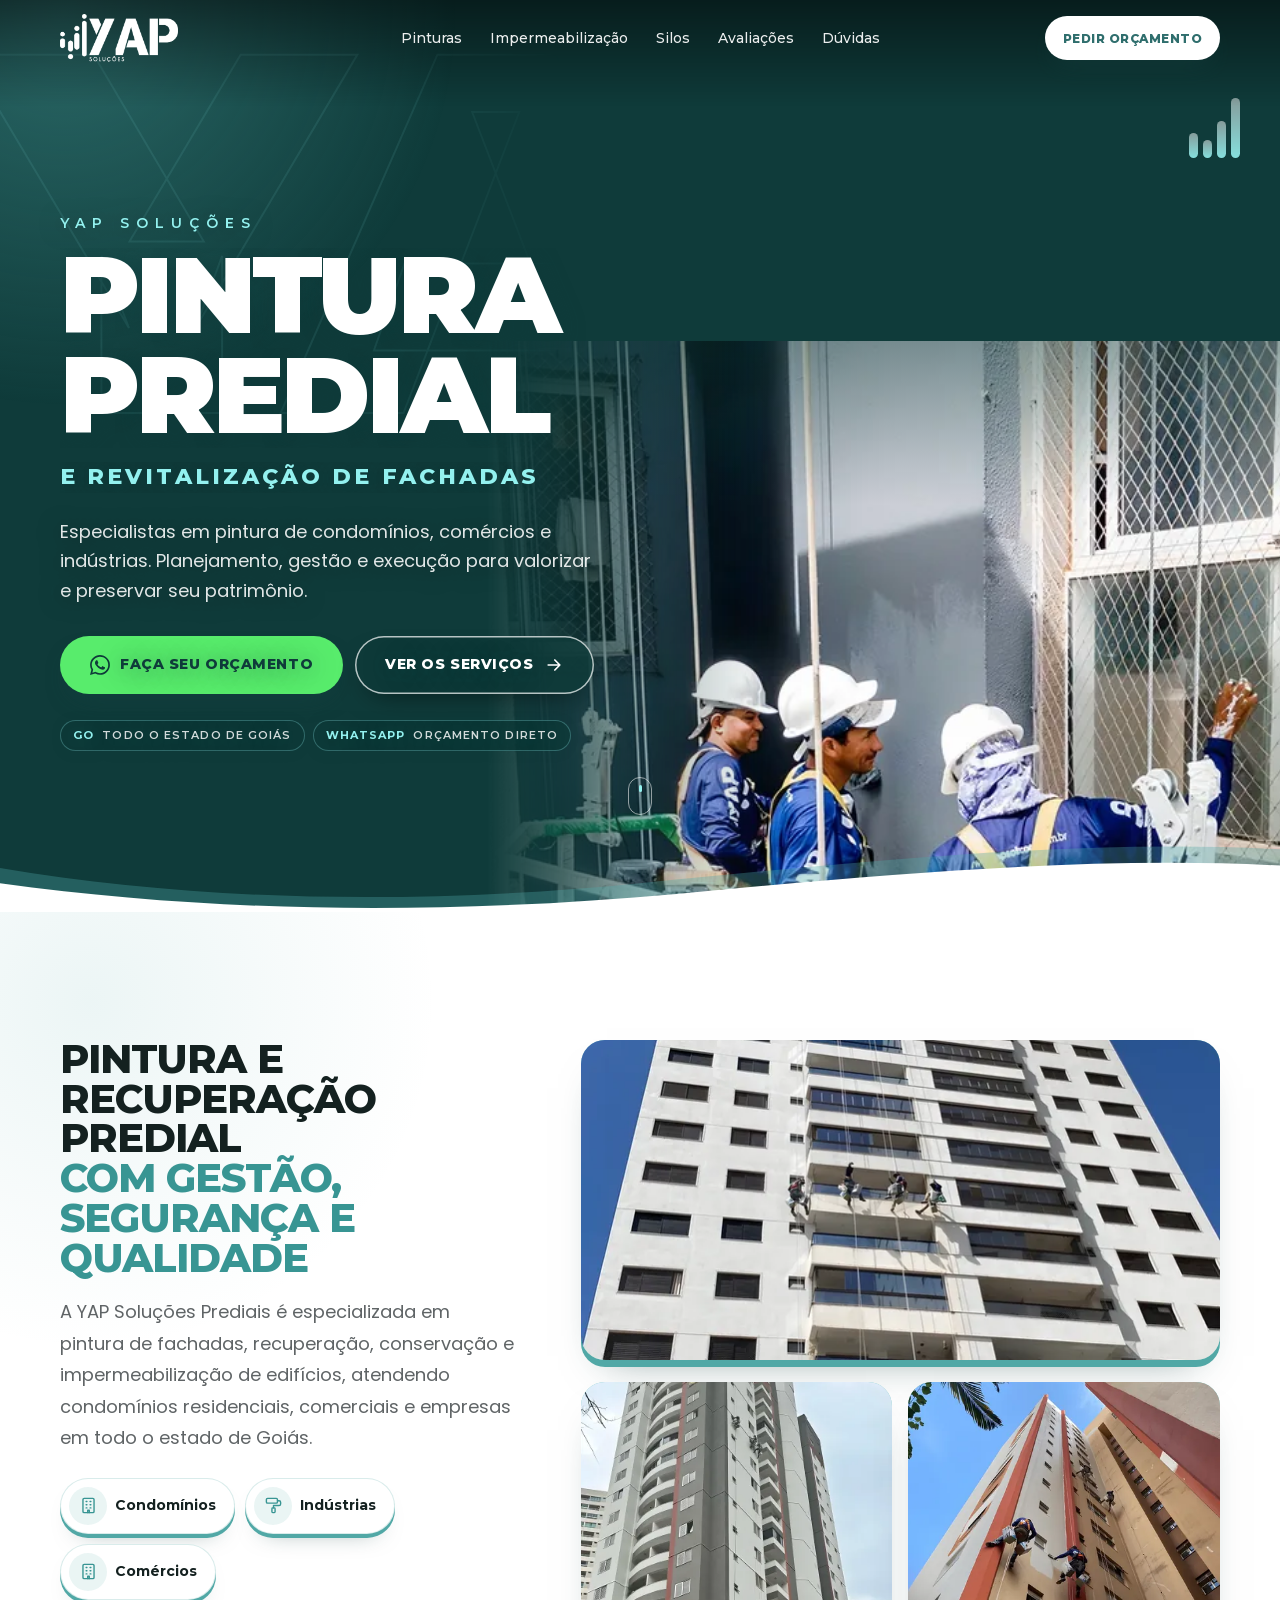
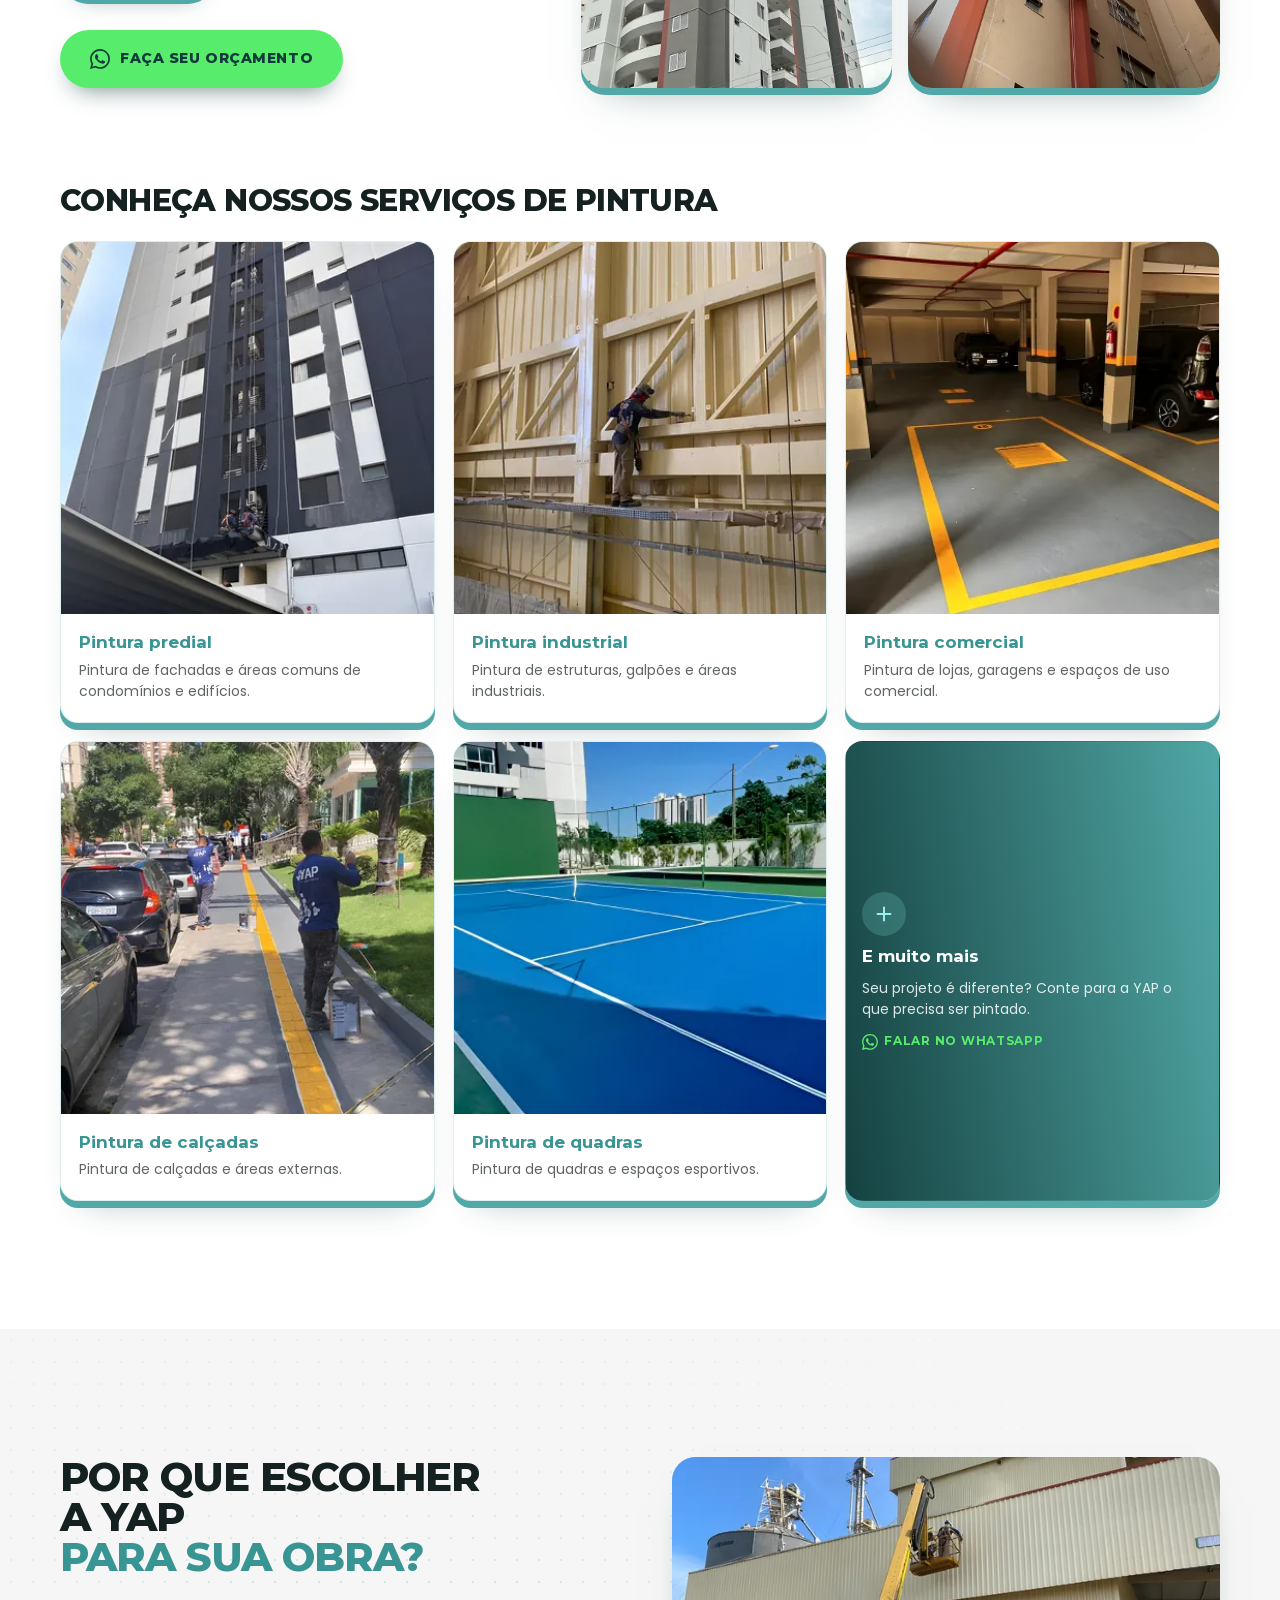
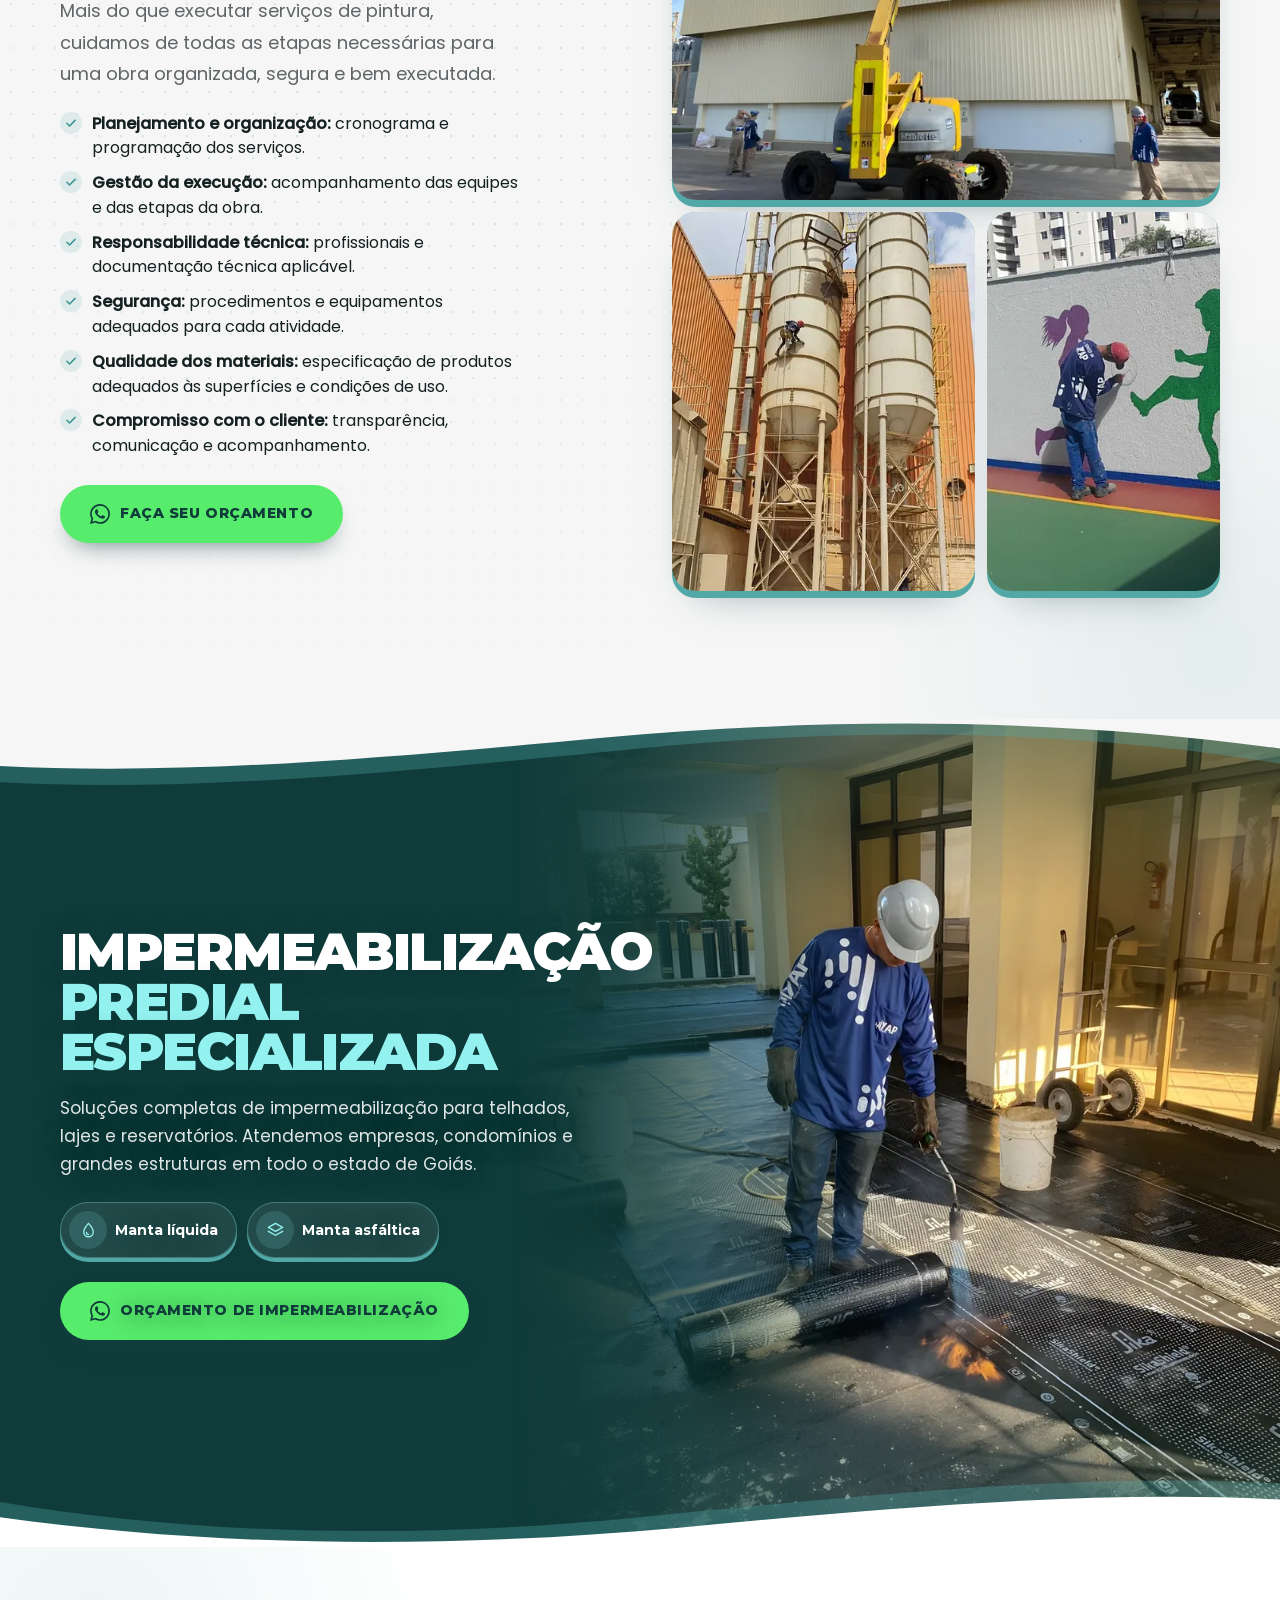
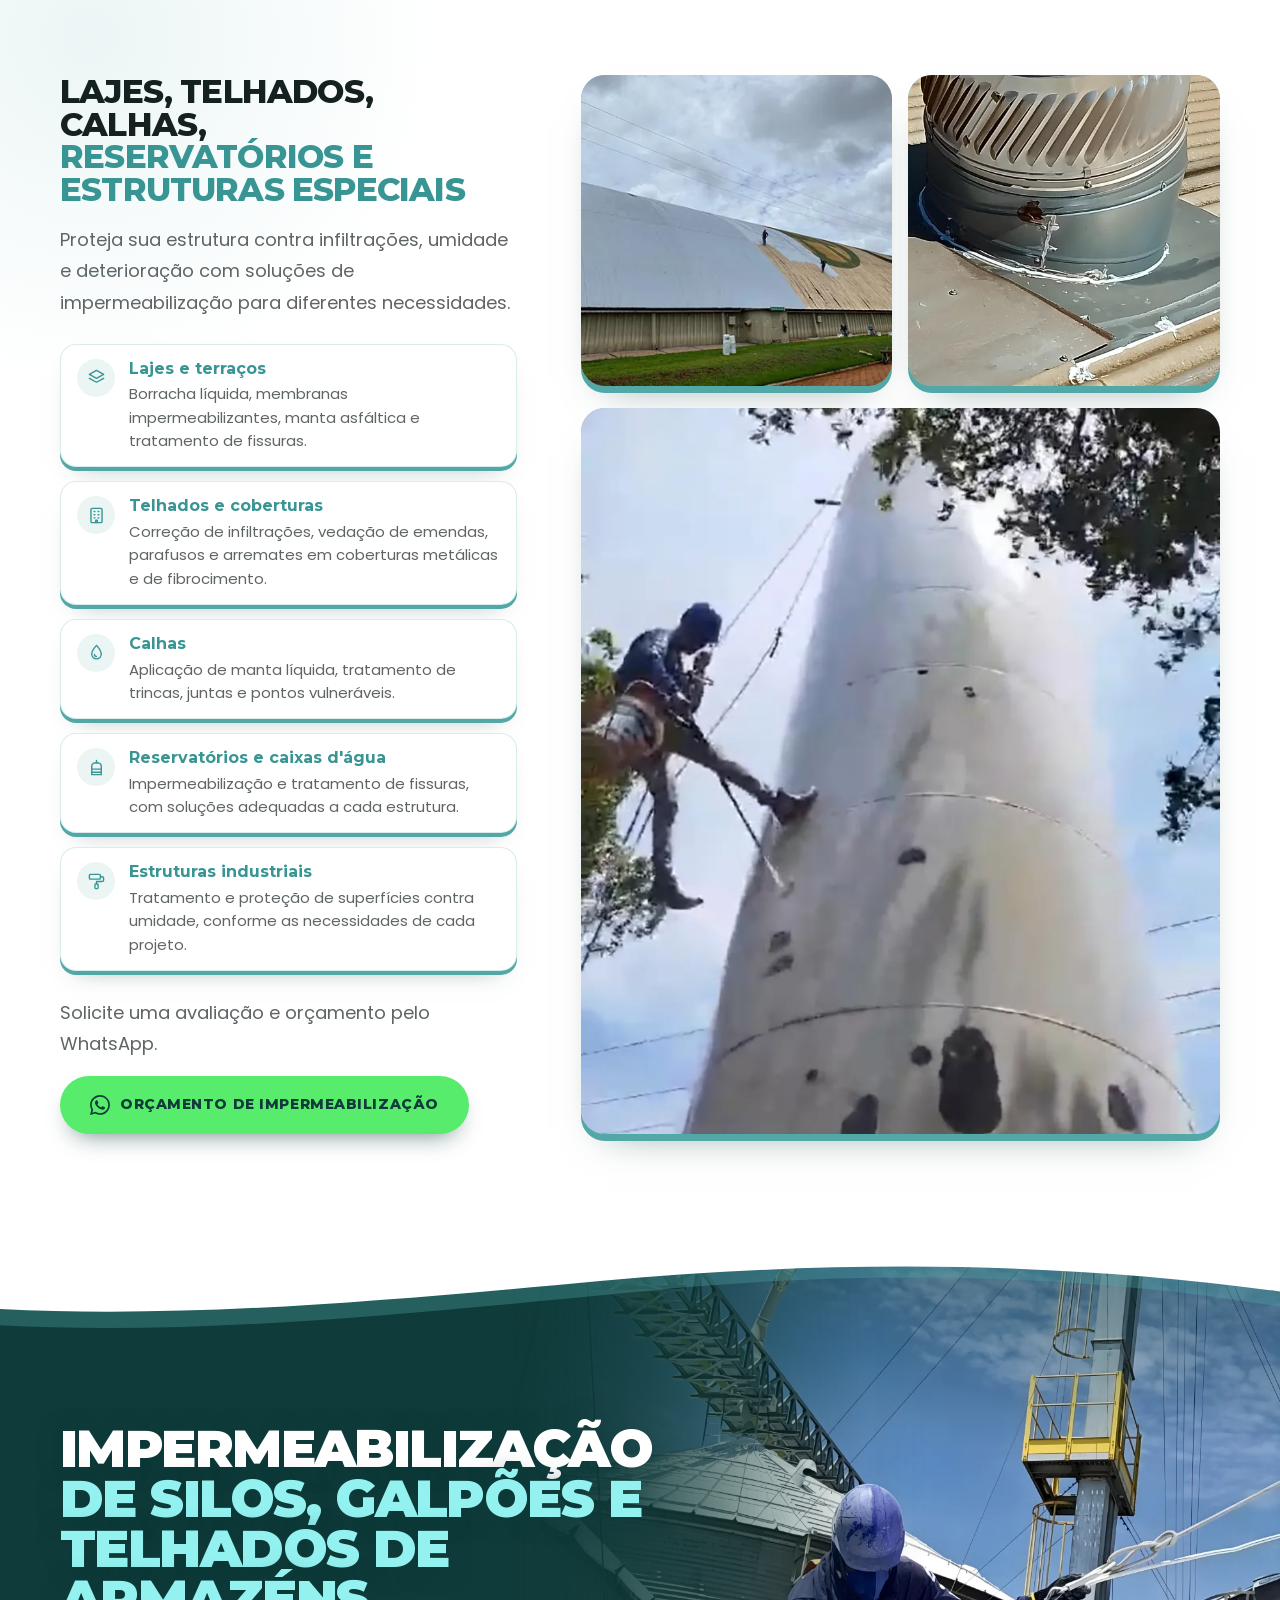
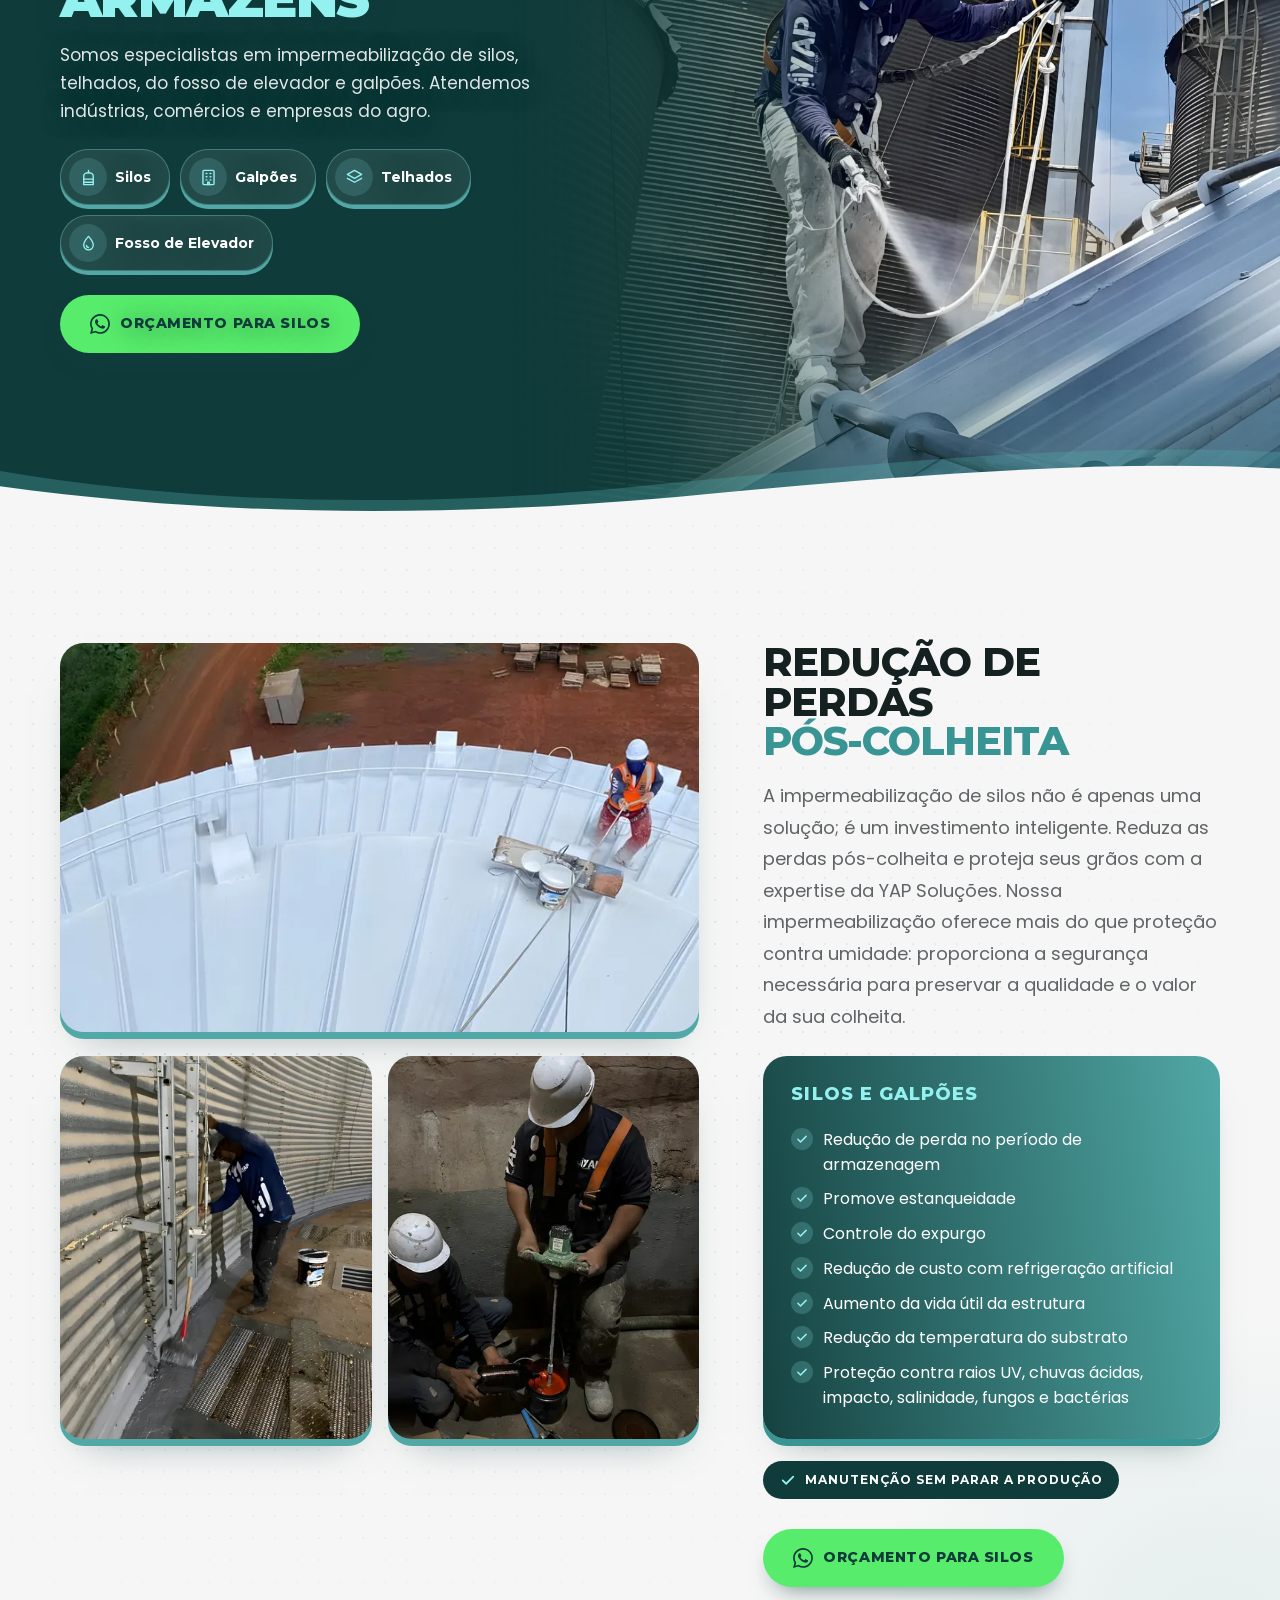
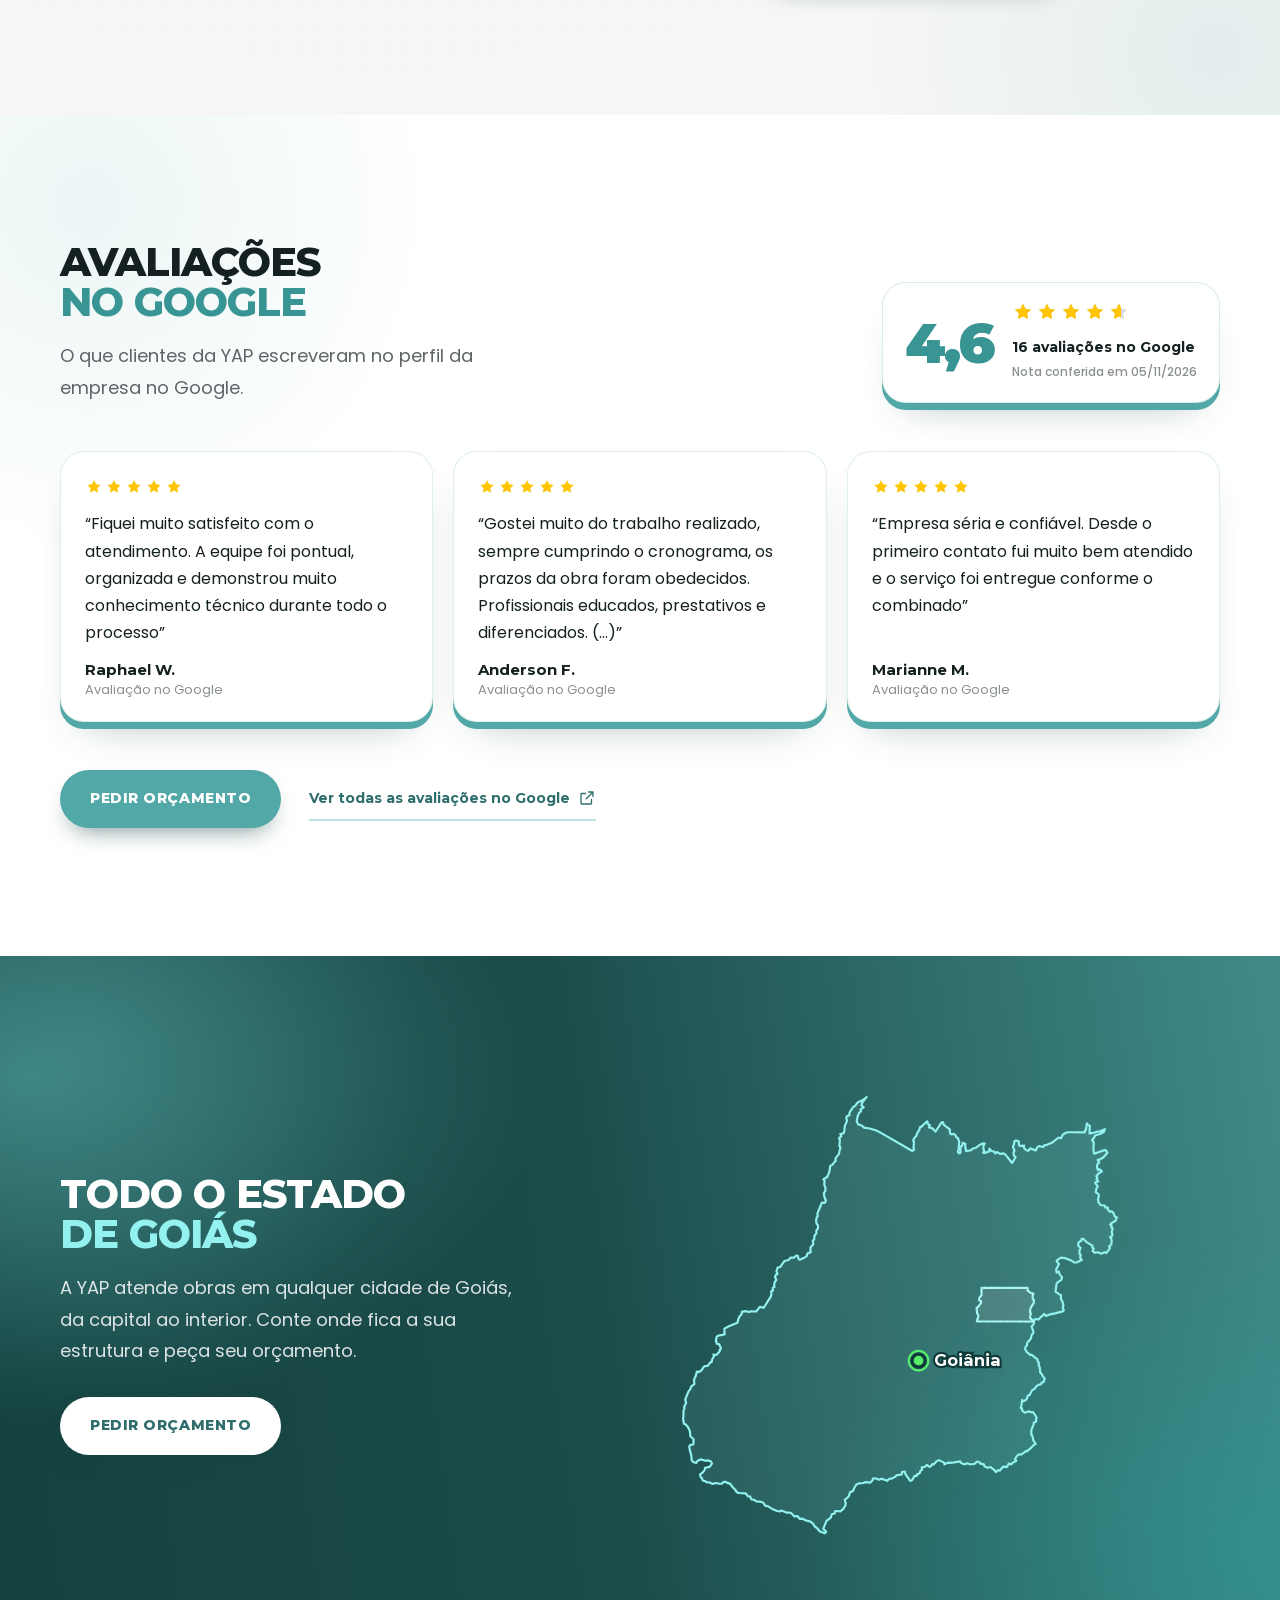
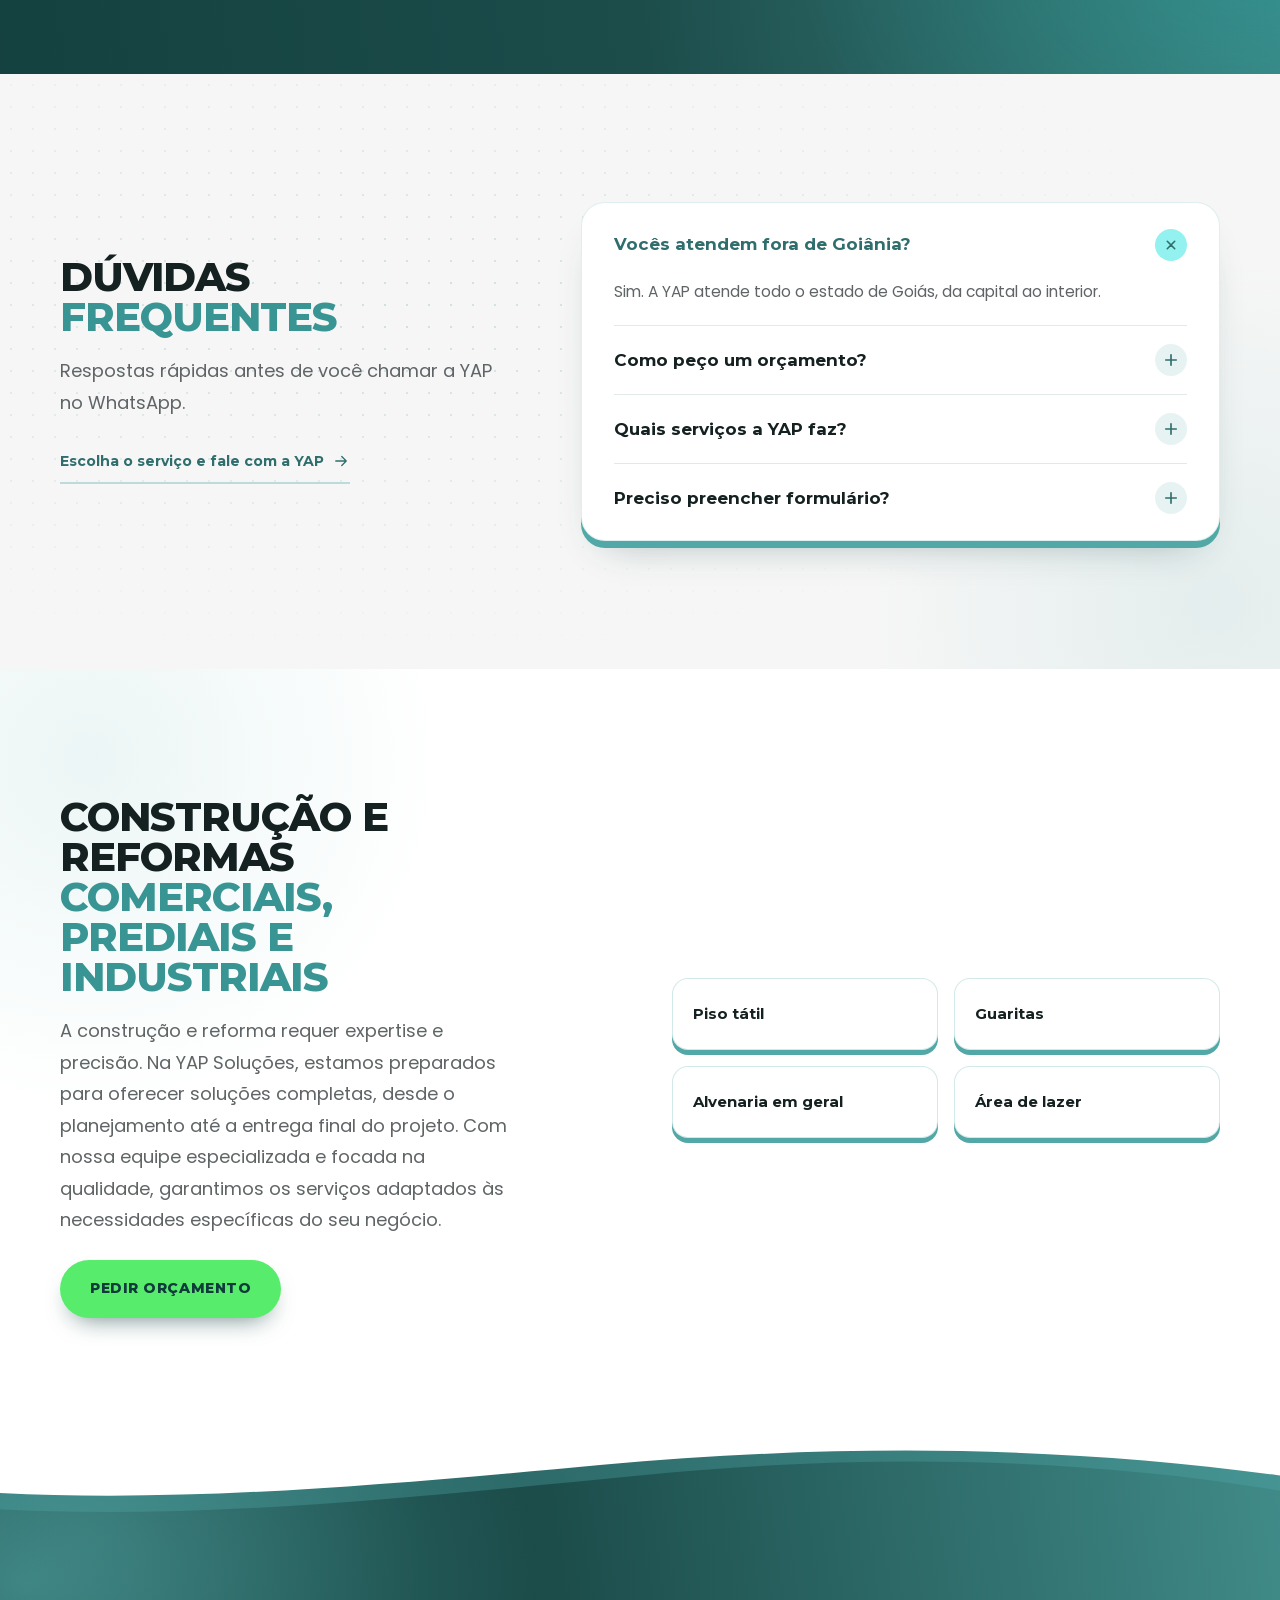
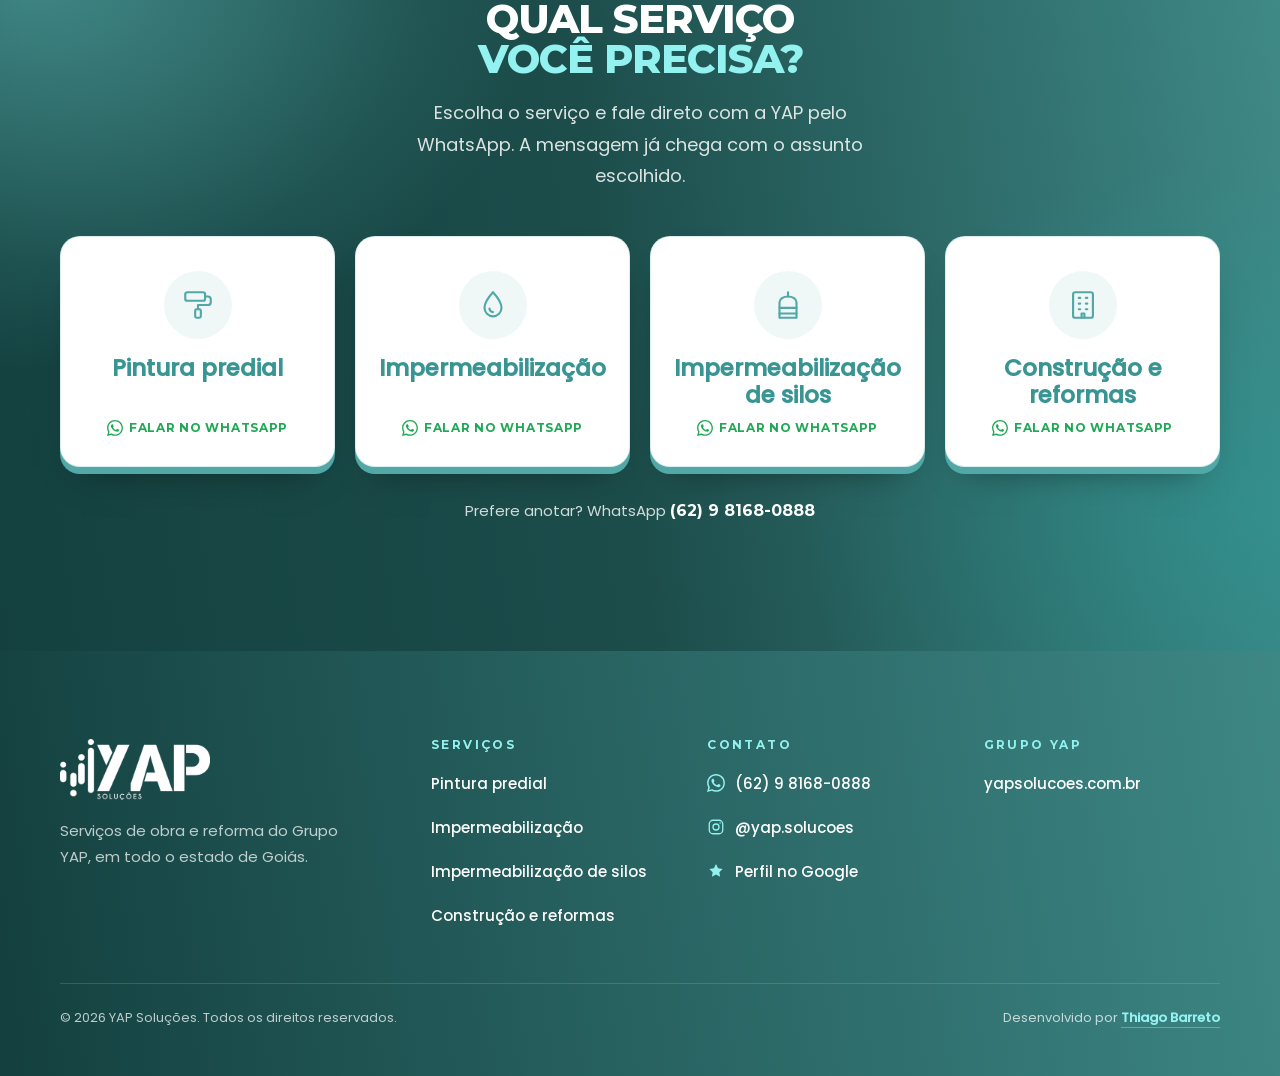
==== commit 7a552f25: "LP YAP: 11 fotos reais com qualidade melhorada (Real-ESRGAN fiel, sem alterar as cenas) Fotos tratad" ====
--- a/index.html
+++ b/index.html
@@ -18,9 +18,9 @@
 <link rel="apple-touch-icon" href="assets/img/marca/apple-touch-icon.png">
 <link rel="preload" href="assets/fonts/montserrat-var-latin.woff2" as="font" type="font/woff2" crossorigin>
 <link rel="preload" as="image" type="image/webp" media="(max-width: 767px)"
-      imagesrcset="assets/img/hero/equipe-balancim-hero-mobile-480.webp 480w, assets/img/hero/equipe-balancim-hero-mobile-760.webp 760w" imagesizes="100vw">
+      imagesrcset="assets/img/hero/equipe-balancim-hero-mobile-hq-480.webp 480w, assets/img/hero/equipe-balancim-hero-mobile-hq-760.webp 760w, assets/img/hero/equipe-balancim-hero-mobile-hq-1140.webp 1140w" imagesizes="100vw">
 <link rel="preload" as="image" type="image/webp" media="(min-width: 768px)"
-      imagesrcset="assets/img/hero/equipe-balancim-hero-desktop-800.webp 800w, assets/img/hero/equipe-balancim-hero-desktop-1120.webp 1120w" imagesizes="62vw">
+      imagesrcset="assets/img/hero/equipe-balancim-hero-desktop-hq-800.webp 800w, assets/img/hero/equipe-balancim-hero-desktop-hq-1200.webp 1200w, assets/img/hero/equipe-balancim-hero-desktop-hq-1800.webp 1800w" imagesizes="62vw">
 <link rel="stylesheet" href="assets/css/style.css?v=52">
 <style>@media (min-width:768px){.hero-media img{object-position:10% 30%}}</style>
 <script src="assets/js/main.js?v=12" defer></script>
@@ -80,13 +80,13 @@
     <div class="hero-media" id="heroMedia">
       <picture>
         <source type="image/webp" media="(min-width: 768px)"
-                srcset="assets/img/hero/equipe-balancim-hero-desktop-800.webp 800w, assets/img/hero/equipe-balancim-hero-desktop-1120.webp 1120w" sizes="62vw">
+                srcset="assets/img/hero/equipe-balancim-hero-desktop-hq-800.webp 800w, assets/img/hero/equipe-balancim-hero-desktop-hq-1200.webp 1200w, assets/img/hero/equipe-balancim-hero-desktop-hq-1800.webp 1800w" sizes="62vw">
         <source type="image/jpeg" media="(min-width: 768px)"
-                srcset="assets/img/hero/equipe-balancim-hero-desktop-800.jpg 800w, assets/img/hero/equipe-balancim-hero-desktop-1120.jpg 1120w" sizes="62vw">
+                srcset="assets/img/hero/equipe-balancim-hero-desktop-hq-800.jpg 800w, assets/img/hero/equipe-balancim-hero-desktop-hq-1200.jpg 1200w, assets/img/hero/equipe-balancim-hero-desktop-hq-1800.jpg 1800w" sizes="62vw">
         <source type="image/webp"
-                srcset="assets/img/hero/equipe-balancim-hero-mobile-480.webp 480w, assets/img/hero/equipe-balancim-hero-mobile-760.webp 760w" sizes="100vw">
-        <img src="assets/img/hero/equipe-balancim-hero-mobile-760.jpg"
-             srcset="assets/img/hero/equipe-balancim-hero-mobile-480.jpg 480w, assets/img/hero/equipe-balancim-hero-mobile-760.jpg 760w" sizes="100vw"
+                srcset="assets/img/hero/equipe-balancim-hero-mobile-hq-480.webp 480w, assets/img/hero/equipe-balancim-hero-mobile-hq-760.webp 760w, assets/img/hero/equipe-balancim-hero-mobile-hq-1140.webp 1140w" sizes="100vw">
+        <img src="assets/img/hero/equipe-balancim-hero-mobile-hq-760.jpg"
+             srcset="assets/img/hero/equipe-balancim-hero-mobile-hq-480.jpg 480w, assets/img/hero/equipe-balancim-hero-mobile-hq-760.jpg 760w, assets/img/hero/equipe-balancim-hero-mobile-hq-1140.jpg 1140w" sizes="100vw"
              width="760" height="1041" fetchpriority="high" decoding="async"
              alt="Equipe da YAP Soluções em balancim pintando a fachada de um prédio">
       </picture>
@@ -146,8 +146,8 @@
       <div class="svc-photos">
         <figure class="ph ph-wide rv" data-d="1">
             <picture>
-              <source type="image/webp" srcset="assets/img/pintura/predio-alto-rapel-640.webp 640w, assets/img/pintura/predio-alto-rapel-1024.webp 1024w" sizes="(min-width: 1024px) 640px, 100vw">
-              <img src="assets/img/pintura/predio-alto-rapel-640.jpg" srcset="assets/img/pintura/predio-alto-rapel-640.jpg 640w, assets/img/pintura/predio-alto-rapel-1024.jpg 1024w" sizes="(min-width: 1024px) 640px, 100vw" width="640" height="480" loading="lazy" decoding="async" alt="Profissionais da YAP em rapel na fachada de um prédio residencial alto">
+              <source type="image/webp" srcset="assets/img/pintura/predio-alto-rapel-hq-640.webp 640w, assets/img/pintura/predio-alto-rapel-hq-1024.webp 1024w, assets/img/pintura/predio-alto-rapel-hq-1536.webp 1536w" sizes="(min-width: 1024px) 640px, 100vw">
+              <img src="assets/img/pintura/predio-alto-rapel-hq-640.jpg" srcset="assets/img/pintura/predio-alto-rapel-hq-640.jpg 640w, assets/img/pintura/predio-alto-rapel-hq-1024.jpg 1024w, assets/img/pintura/predio-alto-rapel-hq-1536.jpg 1536w" sizes="(min-width: 1024px) 640px, 100vw" width="640" height="480" loading="lazy" decoding="async" alt="Profissionais da YAP em rapel na fachada de um prédio residencial alto">
             </picture>
         </figure>
         <figure class="ph rv" data-d="2">
@@ -158,8 +158,8 @@
         </figure>
         <figure class="ph rv" data-d="3">
             <picture>
-              <source type="image/webp" srcset="assets/img/pintura/fachada-rapel-equipe-480.webp 480w, assets/img/pintura/fachada-rapel-equipe-768.webp 768w" sizes="(min-width: 1024px) 320px, 50vw">
-              <img src="assets/img/pintura/fachada-rapel-equipe-480.jpg" srcset="assets/img/pintura/fachada-rapel-equipe-480.jpg 480w, assets/img/pintura/fachada-rapel-equipe-768.jpg 768w" sizes="(min-width: 1024px) 320px, 50vw" width="480" height="640" loading="lazy" decoding="async" alt="Equipe da YAP em rapel pintando a fachada de um prédio com faixas laranja">
+              <source type="image/webp" srcset="assets/img/pintura/fachada-rapel-equipe-hq-480.webp 480w, assets/img/pintura/fachada-rapel-equipe-hq-768.webp 768w, assets/img/pintura/fachada-rapel-equipe-hq-1152.webp 1152w" sizes="(min-width: 1024px) 320px, 50vw">
+              <img src="assets/img/pintura/fachada-rapel-equipe-hq-480.jpg" srcset="assets/img/pintura/fachada-rapel-equipe-hq-480.jpg 480w, assets/img/pintura/fachada-rapel-equipe-hq-768.jpg 768w, assets/img/pintura/fachada-rapel-equipe-hq-1152.jpg 1152w" sizes="(min-width: 1024px) 320px, 50vw" width="480" height="640" loading="lazy" decoding="async" alt="Equipe da YAP em rapel pintando a fachada de um prédio com faixas laranja">
             </picture>
         </figure>
       </div>
@@ -177,8 +177,8 @@
         <article class="paint-card rv" data-d="1">
           <figure class="paint-ph">
             <picture>
-              <source type="image/webp" srcset="assets/img/servicos/pintura-predial-360.webp 360w, assets/img/servicos/pintura-predial-600.webp 600w" sizes="(min-width: 1024px) 360px, (min-width: 768px) 30vw, 50vw">
-              <img src="assets/img/servicos/pintura-predial-360.jpg" srcset="assets/img/servicos/pintura-predial-360.jpg 360w, assets/img/servicos/pintura-predial-600.jpg 600w" sizes="(min-width: 1024px) 360px, (min-width: 768px) 30vw, 50vw" width="600" height="600" loading="lazy" decoding="async" alt="Pintores em rapel trabalhando na fachada de um prédio alto">
+              <source type="image/webp" srcset="assets/img/servicos/pintura-predial-hq-360.webp 360w, assets/img/servicos/pintura-predial-hq-600.webp 600w, assets/img/servicos/pintura-predial-hq-900.webp 900w" sizes="(min-width: 1024px) 360px, (min-width: 768px) 30vw, 50vw">
+              <img src="assets/img/servicos/pintura-predial-hq-360.jpg" srcset="assets/img/servicos/pintura-predial-hq-360.jpg 360w, assets/img/servicos/pintura-predial-hq-600.jpg 600w, assets/img/servicos/pintura-predial-hq-900.jpg 900w" sizes="(min-width: 1024px) 360px, (min-width: 768px) 30vw, 50vw" width="600" height="600" loading="lazy" decoding="async" alt="Pintores em rapel trabalhando na fachada de um prédio alto">
             </picture>
           </figure>
           <div class="paint-tx"><h4>Pintura predial</h4><p>Pintura de fachadas e áreas comuns de condomínios e edifícios.</p></div>
@@ -186,8 +186,8 @@
         <article class="paint-card rv" data-d="2">
           <figure class="paint-ph">
             <picture>
-              <source type="image/webp" srcset="assets/img/servicos/pintura-industrial-galpao-360.webp 360w, assets/img/servicos/pintura-industrial-galpao-600.webp 600w" sizes="(min-width: 1024px) 360px, (min-width: 768px) 30vw, 50vw">
-              <img src="assets/img/servicos/pintura-industrial-galpao-360.jpg" srcset="assets/img/servicos/pintura-industrial-galpao-360.jpg 360w, assets/img/servicos/pintura-industrial-galpao-600.jpg 600w" sizes="(min-width: 1024px) 360px, (min-width: 768px) 30vw, 50vw" width="600" height="600" loading="lazy" decoding="async" alt="Profissional da YAP pintando a estrutura metálica de um galpão industrial, em um andaime">
+              <source type="image/webp" srcset="assets/img/servicos/pintura-industrial-galpao-hq-360.webp 360w, assets/img/servicos/pintura-industrial-galpao-hq-600.webp 600w, assets/img/servicos/pintura-industrial-galpao-hq-900.webp 900w" sizes="(min-width: 1024px) 360px, (min-width: 768px) 30vw, 50vw">
+              <img src="assets/img/servicos/pintura-industrial-galpao-hq-360.jpg" srcset="assets/img/servicos/pintura-industrial-galpao-hq-360.jpg 360w, assets/img/servicos/pintura-industrial-galpao-hq-600.jpg 600w, assets/img/servicos/pintura-industrial-galpao-hq-900.jpg 900w" sizes="(min-width: 1024px) 360px, (min-width: 768px) 30vw, 50vw" width="600" height="600" loading="lazy" decoding="async" alt="Profissional da YAP pintando a estrutura metálica de um galpão industrial, em um andaime">
             </picture>
           </figure>
           <div class="paint-tx"><h4>Pintura industrial</h4><p>Pintura de estruturas, galpões e áreas industriais.</p></div>
@@ -204,8 +204,8 @@
         <article class="paint-card rv" data-d="3">
           <figure class="paint-ph">
             <picture>
-              <source type="image/webp" srcset="assets/img/servicos/pintura-calcadas-faixa-360.webp 360w, assets/img/servicos/pintura-calcadas-faixa-600.webp 600w" sizes="(min-width: 1024px) 360px, (min-width: 768px) 30vw, 50vw">
-              <img src="assets/img/servicos/pintura-calcadas-faixa-360.jpg" srcset="assets/img/servicos/pintura-calcadas-faixa-360.jpg 360w, assets/img/servicos/pintura-calcadas-faixa-600.jpg 600w" sizes="(min-width: 1024px) 360px, (min-width: 768px) 30vw, 50vw" width="600" height="600" loading="lazy" decoding="async" alt="Equipe da YAP pintando a calçada de um condomínio, com a faixa de piso tátil amarela já aplicada">
+              <source type="image/webp" srcset="assets/img/servicos/pintura-calcadas-faixa-hq-360.webp 360w, assets/img/servicos/pintura-calcadas-faixa-hq-600.webp 600w, assets/img/servicos/pintura-calcadas-faixa-hq-900.webp 900w" sizes="(min-width: 1024px) 360px, (min-width: 768px) 30vw, 50vw">
+              <img src="assets/img/servicos/pintura-calcadas-faixa-hq-360.jpg" srcset="assets/img/servicos/pintura-calcadas-faixa-hq-360.jpg 360w, assets/img/servicos/pintura-calcadas-faixa-hq-600.jpg 600w, assets/img/servicos/pintura-calcadas-faixa-hq-900.jpg 900w" sizes="(min-width: 1024px) 360px, (min-width: 768px) 30vw, 50vw" width="600" height="600" loading="lazy" decoding="async" alt="Equipe da YAP pintando a calçada de um condomínio, com a faixa de piso tátil amarela já aplicada">
             </picture>
           </figure>
           <div class="paint-tx"><h4>Pintura de calçadas</h4><p>Pintura de calçadas e áreas externas.</p></div>
@@ -252,8 +252,8 @@
       </div>
       <div class="why-photos rv" data-d="1">
         <figure class="ph ph-wide"><picture>
-              <source type="image/webp" srcset="assets/img/pintura/plataforma-elevatoria-galpao-640.webp 640w, assets/img/pintura/plataforma-elevatoria-galpao-1280.webp 1280w" sizes="(min-width: 1024px) 560px, 100vw">
-              <img src="assets/img/pintura/plataforma-elevatoria-galpao-640.jpg" srcset="assets/img/pintura/plataforma-elevatoria-galpao-640.jpg 640w, assets/img/pintura/plataforma-elevatoria-galpao-1280.jpg 1280w" sizes="(min-width: 1024px) 560px, 100vw" width="640" height="480" loading="lazy" decoding="async" style="object-position:50% 80%" alt="Profissional da YAP em plataforma elevatória pintando a fachada de um galpão industrial">
+              <source type="image/webp" srcset="assets/img/pintura/plataforma-elevatoria-galpao-hq-640.webp 640w, assets/img/pintura/plataforma-elevatoria-galpao-hq-960.webp 960w, assets/img/pintura/plataforma-elevatoria-galpao-hq-1280.webp 1280w" sizes="(min-width: 1024px) 560px, 100vw">
+              <img src="assets/img/pintura/plataforma-elevatoria-galpao-hq-640.jpg" srcset="assets/img/pintura/plataforma-elevatoria-galpao-hq-640.jpg 640w, assets/img/pintura/plataforma-elevatoria-galpao-hq-960.jpg 960w, assets/img/pintura/plataforma-elevatoria-galpao-hq-1280.jpg 1280w" sizes="(min-width: 1024px) 560px, 100vw" width="640" height="480" loading="lazy" decoding="async" style="object-position:50% 80%" alt="Profissional da YAP em plataforma elevatória pintando a fachada de um galpão industrial">
             </picture></figure>
         <figure class="ph"><picture>
               <source type="image/webp" srcset="assets/img/pintura/silos-industriais-rapel-400.webp 400w, assets/img/pintura/silos-industriais-rapel-719.webp 719w" sizes="(min-width: 1024px) 340px, 55vw">
@@ -277,8 +277,8 @@
     </div>
     <div class="feat-media" aria-hidden="true">
       <picture>
-              <source type="image/webp" srcset="assets/img/impermeabilizacao/manta-asfaltica-macarico-720.webp 720w, assets/img/impermeabilizacao/manta-asfaltica-macarico-960.webp 960w" sizes="(min-width: 768px) 60vw, 200vw">
-              <img src="assets/img/impermeabilizacao/manta-asfaltica-macarico-720.jpg" srcset="assets/img/impermeabilizacao/manta-asfaltica-macarico-720.jpg 720w, assets/img/impermeabilizacao/manta-asfaltica-macarico-960.jpg 960w" sizes="(min-width: 768px) 60vw, 200vw" width="720" height="960" loading="lazy" decoding="async" style="object-position:50% 35%" alt="">
+              <source type="image/webp" srcset="assets/img/impermeabilizacao/manta-asfaltica-macarico-hq-720.webp 720w, assets/img/impermeabilizacao/manta-asfaltica-macarico-hq-960.webp 960w, assets/img/impermeabilizacao/manta-asfaltica-macarico-hq-1440.webp 1440w" sizes="(min-width: 768px) 60vw, 200vw">
+              <img src="assets/img/impermeabilizacao/manta-asfaltica-macarico-hq-720.jpg" srcset="assets/img/impermeabilizacao/manta-asfaltica-macarico-hq-720.jpg 720w, assets/img/impermeabilizacao/manta-asfaltica-macarico-hq-960.jpg 960w, assets/img/impermeabilizacao/manta-asfaltica-macarico-hq-1440.jpg 1440w" sizes="(min-width: 768px) 60vw, 200vw" width="720" height="960" loading="lazy" decoding="async" style="object-position:50% 35%" alt="">
             </picture>
     </div>
     <div class="wrap feat-wrap">
@@ -327,8 +327,8 @@
         </figure>
         <figure class="ph ph-wide rv" data-d="3">
             <picture>
-              <source type="image/webp" srcset="assets/img/impermeabilizacao/reservatorio-rapel-pintura-hd-480.webp 480w, assets/img/impermeabilizacao/reservatorio-rapel-pintura-hd-800.webp 800w, assets/img/impermeabilizacao/reservatorio-rapel-pintura-hd-1280.webp 1280w" sizes="(min-width: 1024px) 640px, 100vw">
-              <img src="assets/img/impermeabilizacao/reservatorio-rapel-pintura-hd-480.jpg" srcset="assets/img/impermeabilizacao/reservatorio-rapel-pintura-hd-480.jpg 480w, assets/img/impermeabilizacao/reservatorio-rapel-pintura-hd-800.jpg 800w, assets/img/impermeabilizacao/reservatorio-rapel-pintura-hd-1280.jpg 1280w" sizes="(min-width: 1024px) 640px, 100vw" width="480" height="737" loading="lazy" decoding="async" style="object-position:50% 40%" alt="Profissional da YAP em rapel na pintura e impermeabilização de um reservatório">
+              <source type="image/webp" srcset="assets/img/impermeabilizacao/reservatorio-rapel-pintura-hq-480.webp 480w, assets/img/impermeabilizacao/reservatorio-rapel-pintura-hq-800.webp 800w, assets/img/impermeabilizacao/reservatorio-rapel-pintura-hq-1280.webp 1280w" sizes="(min-width: 1024px) 640px, 100vw">
+              <img src="assets/img/impermeabilizacao/reservatorio-rapel-pintura-hq-480.jpg" srcset="assets/img/impermeabilizacao/reservatorio-rapel-pintura-hq-480.jpg 480w, assets/img/impermeabilizacao/reservatorio-rapel-pintura-hq-800.jpg 800w, assets/img/impermeabilizacao/reservatorio-rapel-pintura-hq-1280.jpg 1280w" sizes="(min-width: 1024px) 640px, 100vw" width="480" height="737" loading="lazy" decoding="async" style="object-position:50% 40%" alt="Profissional da YAP em rapel na pintura e impermeabilização de um reservatório">
             </picture>
         </figure>
       </div>
@@ -412,8 +412,8 @@
       <div class="svc-photos">
         <figure class="ph ph-wide rv" data-d="1">
             <picture>
-              <source type="image/webp" srcset="assets/img/silos/teto-silo-lavoura-420.webp 420w, assets/img/silos/teto-silo-lavoura-720.webp 720w" sizes="(min-width: 1024px) 640px, 100vw">
-              <img src="assets/img/silos/teto-silo-lavoura-420.jpg" srcset="assets/img/silos/teto-silo-lavoura-420.jpg 420w, assets/img/silos/teto-silo-lavoura-720.jpg 720w" sizes="(min-width: 1024px) 640px, 100vw" width="420" height="560" loading="lazy" decoding="async" alt="Vista do alto do teto de um silo pintado de branco, com a lavoura ao fundo">
+              <source type="image/webp" srcset="assets/img/silos/teto-silo-lavoura-hq-420.webp 420w, assets/img/silos/teto-silo-lavoura-hq-720.webp 720w, assets/img/silos/teto-silo-lavoura-hq-1080.webp 1080w" sizes="(min-width: 1024px) 640px, 100vw">
+              <img src="assets/img/silos/teto-silo-lavoura-hq-420.jpg" srcset="assets/img/silos/teto-silo-lavoura-hq-420.jpg 420w, assets/img/silos/teto-silo-lavoura-hq-720.jpg 720w, assets/img/silos/teto-silo-lavoura-hq-1080.jpg 1080w" sizes="(min-width: 1024px) 640px, 100vw" width="420" height="560" loading="lazy" decoding="async" alt="Vista do alto do teto de um silo pintado de branco, com a lavoura ao fundo">
             </picture>
         </figure>
         <figure class="ph rv" data-d="2">
@@ -424,8 +424,8 @@
         </figure>
         <figure class="ph rv" data-d="3">
             <picture>
-              <source type="image/webp" srcset="assets/img/silos/fosso-elevador-420.webp 420w, assets/img/silos/fosso-elevador-800.webp 800w" sizes="(min-width: 1024px) 320px, 50vw">
-              <img src="assets/img/silos/fosso-elevador-420.jpg" srcset="assets/img/silos/fosso-elevador-420.jpg 420w, assets/img/silos/fosso-elevador-800.jpg 800w" sizes="(min-width: 1024px) 320px, 50vw" width="420" height="525" loading="lazy" decoding="async" alt="Profissionais da YAP preparando o impermeabilizante no fosso de um elevador">
+              <source type="image/webp" srcset="assets/img/silos/fosso-elevador-hq-420.webp 420w, assets/img/silos/fosso-elevador-hq-800.webp 800w, assets/img/silos/fosso-elevador-hq-1200.webp 1200w" sizes="(min-width: 1024px) 320px, 50vw">
+              <img src="assets/img/silos/fosso-elevador-hq-420.jpg" srcset="assets/img/silos/fosso-elevador-hq-420.jpg 420w, assets/img/silos/fosso-elevador-hq-800.jpg 800w, assets/img/silos/fosso-elevador-hq-1200.jpg 1200w" sizes="(min-width: 1024px) 320px, 50vw" width="420" height="525" loading="lazy" decoding="async" alt="Profissionais da YAP preparando o impermeabilizante no fosso de um elevador">
             </picture>
         </figure>
       </div>
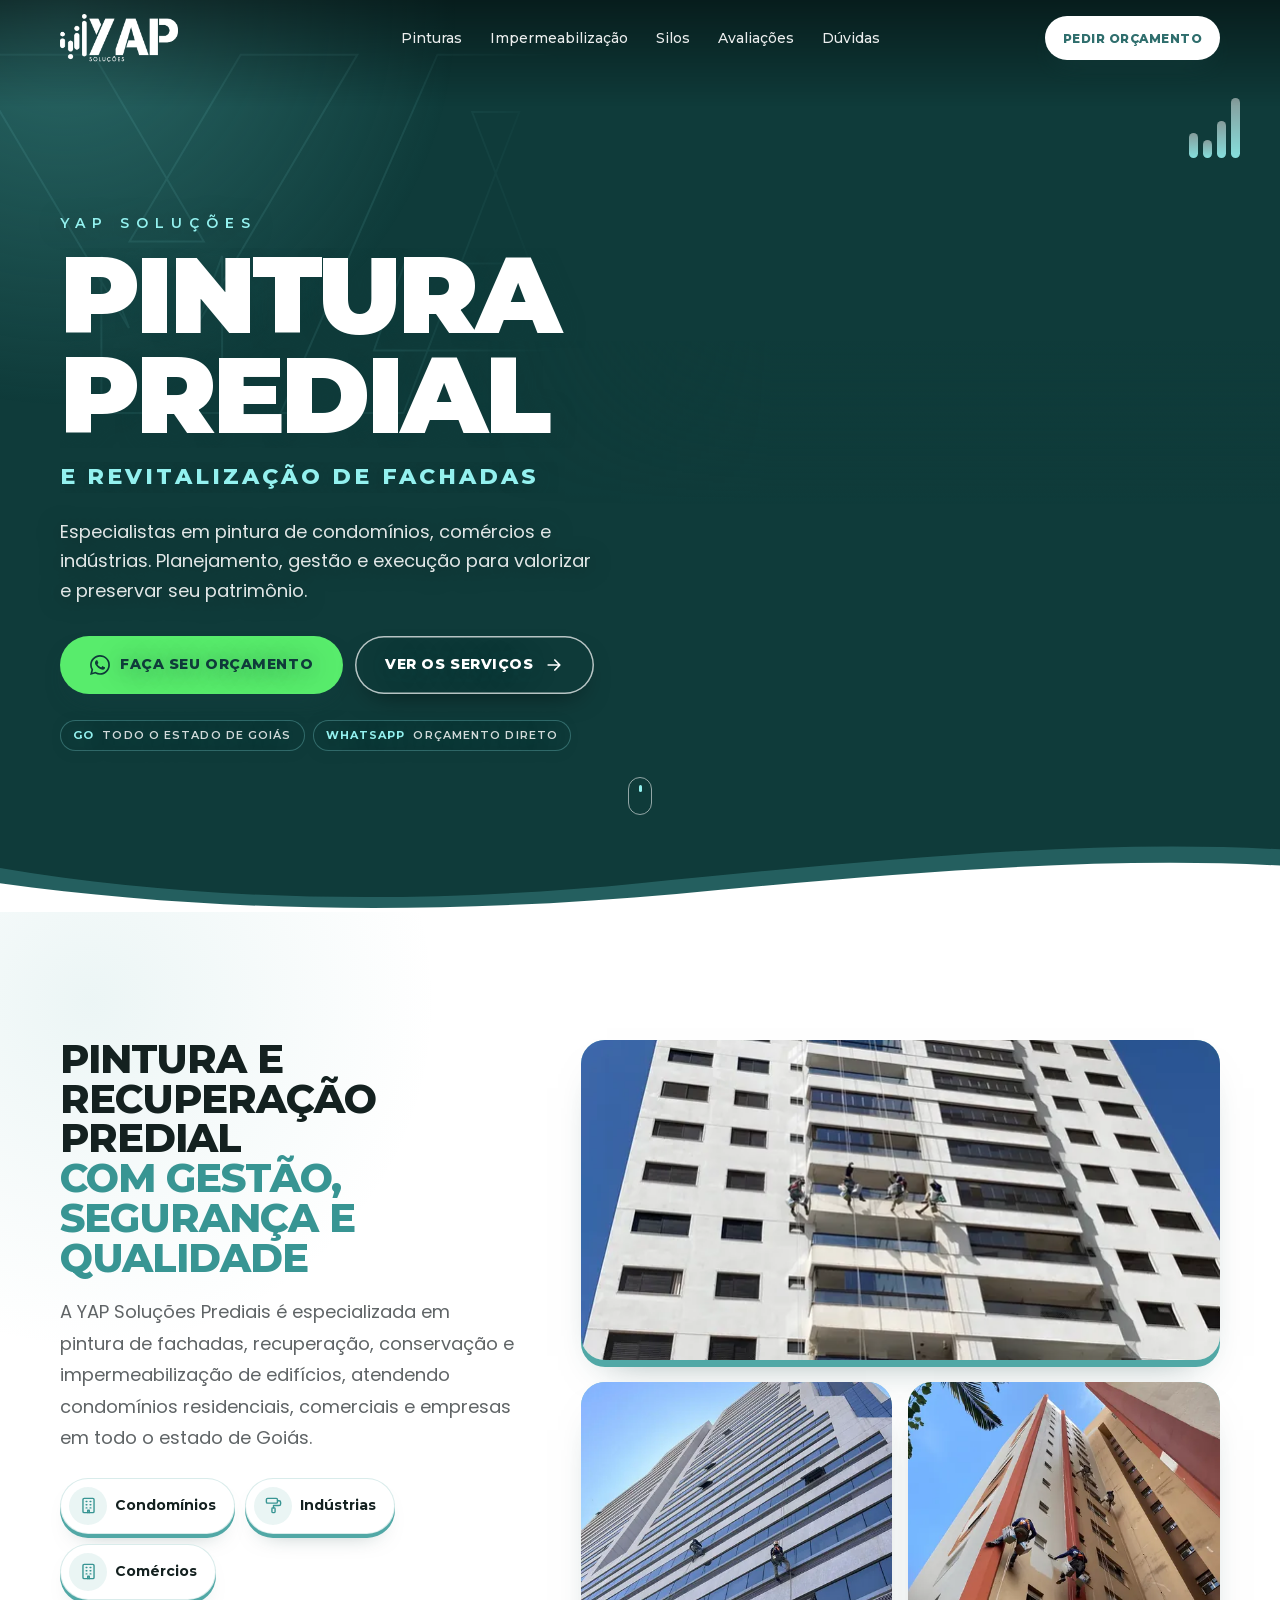
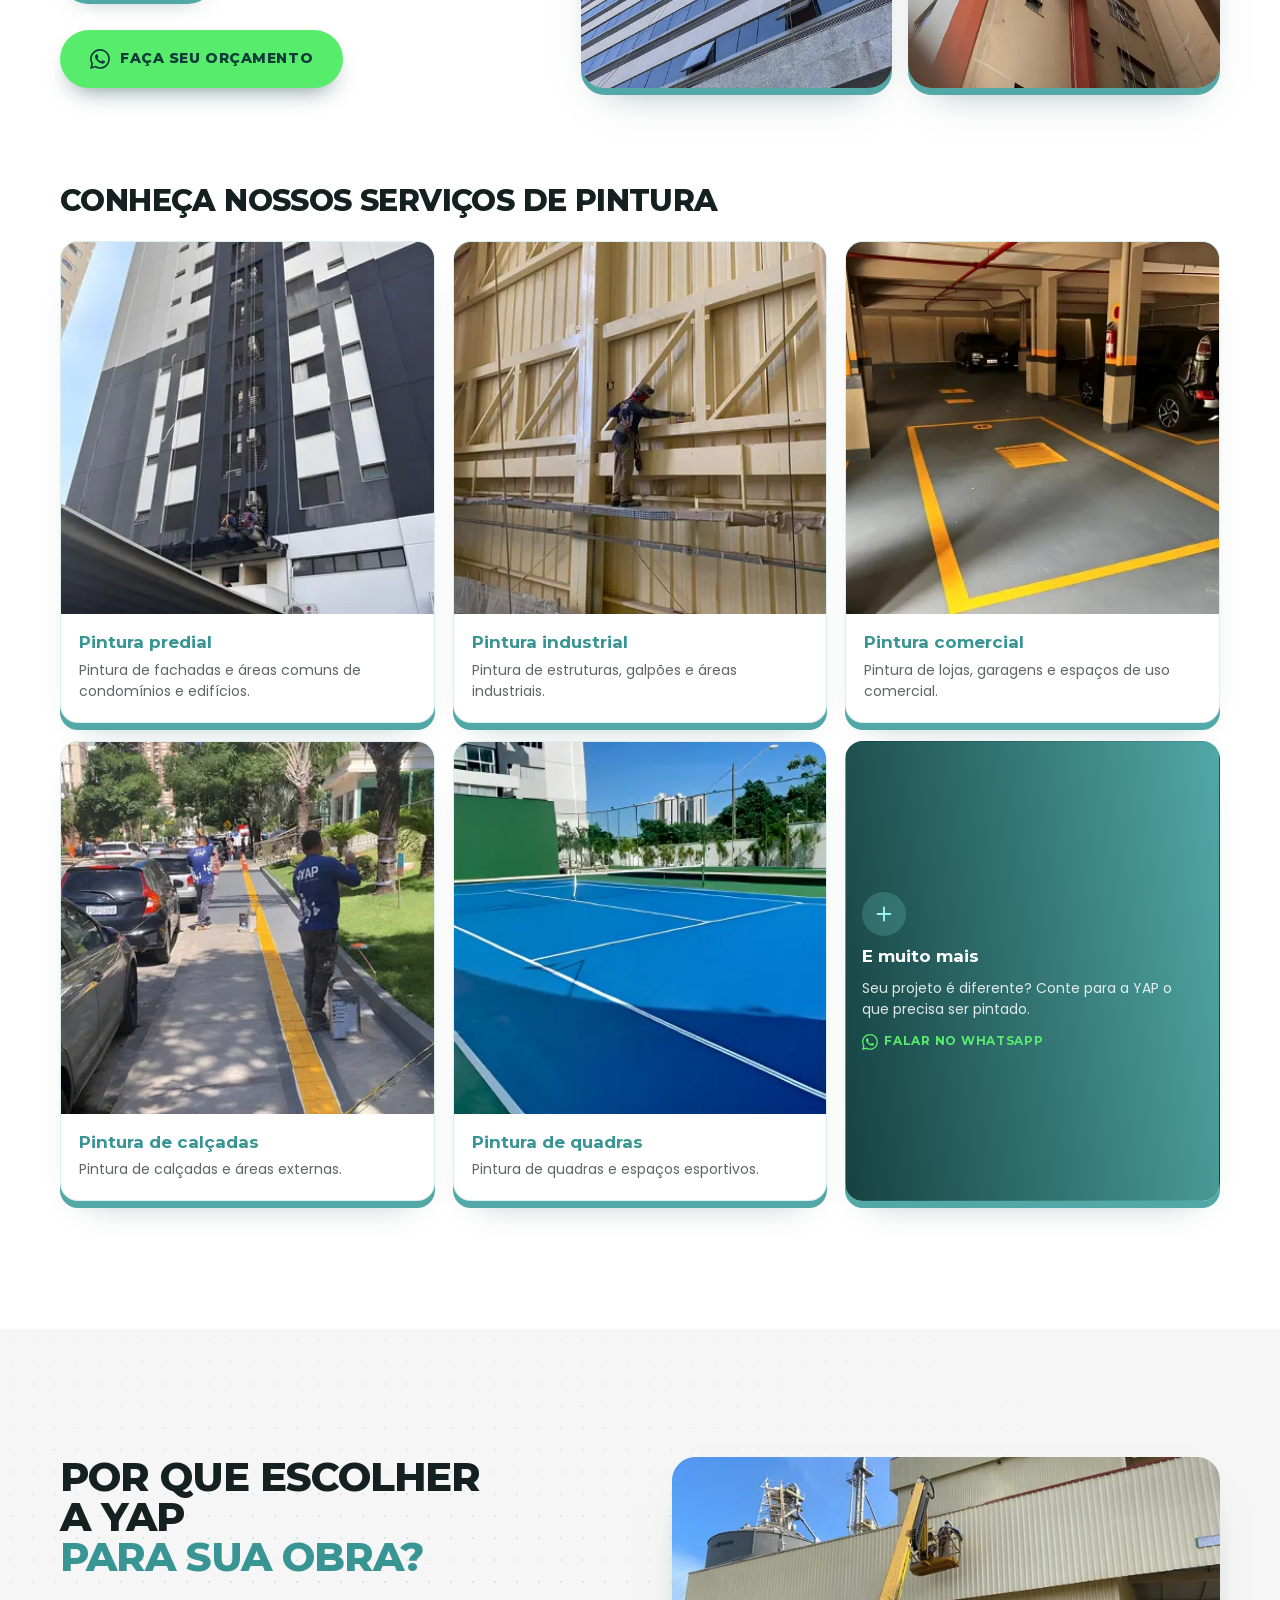
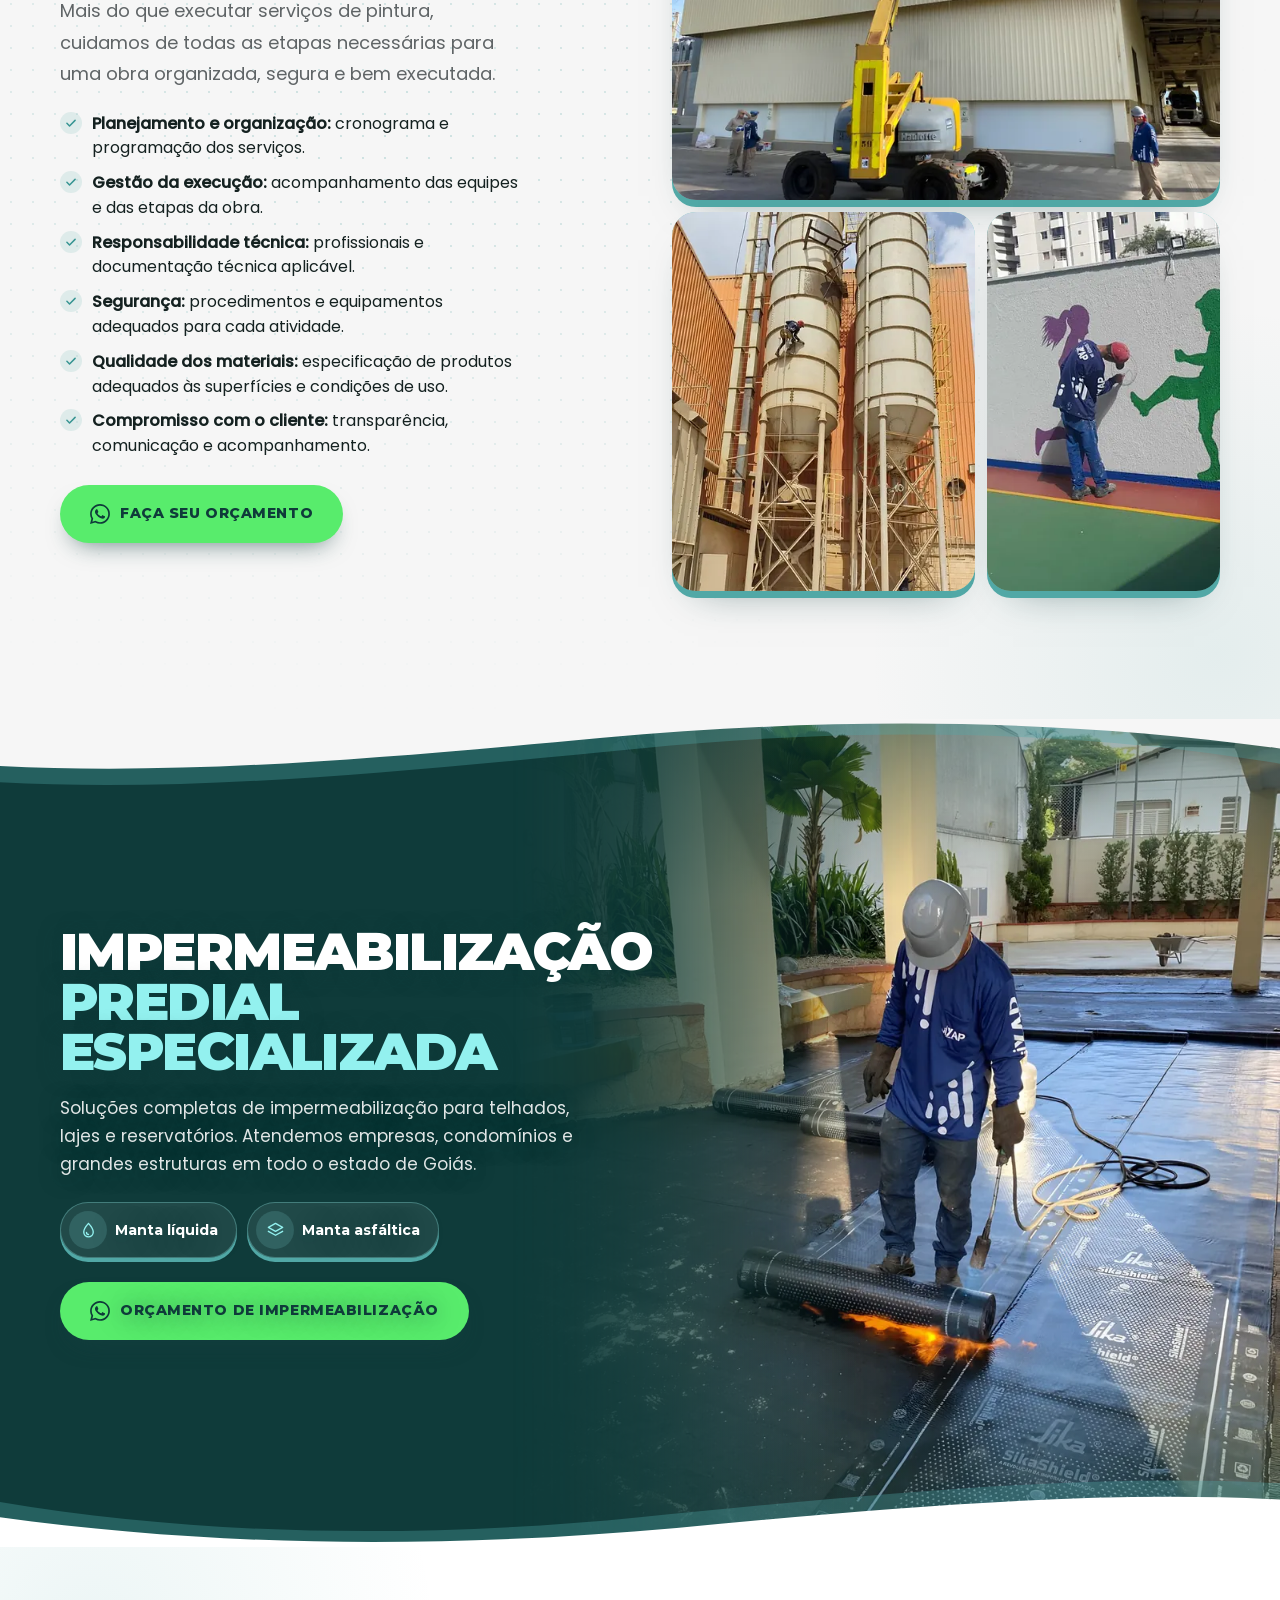
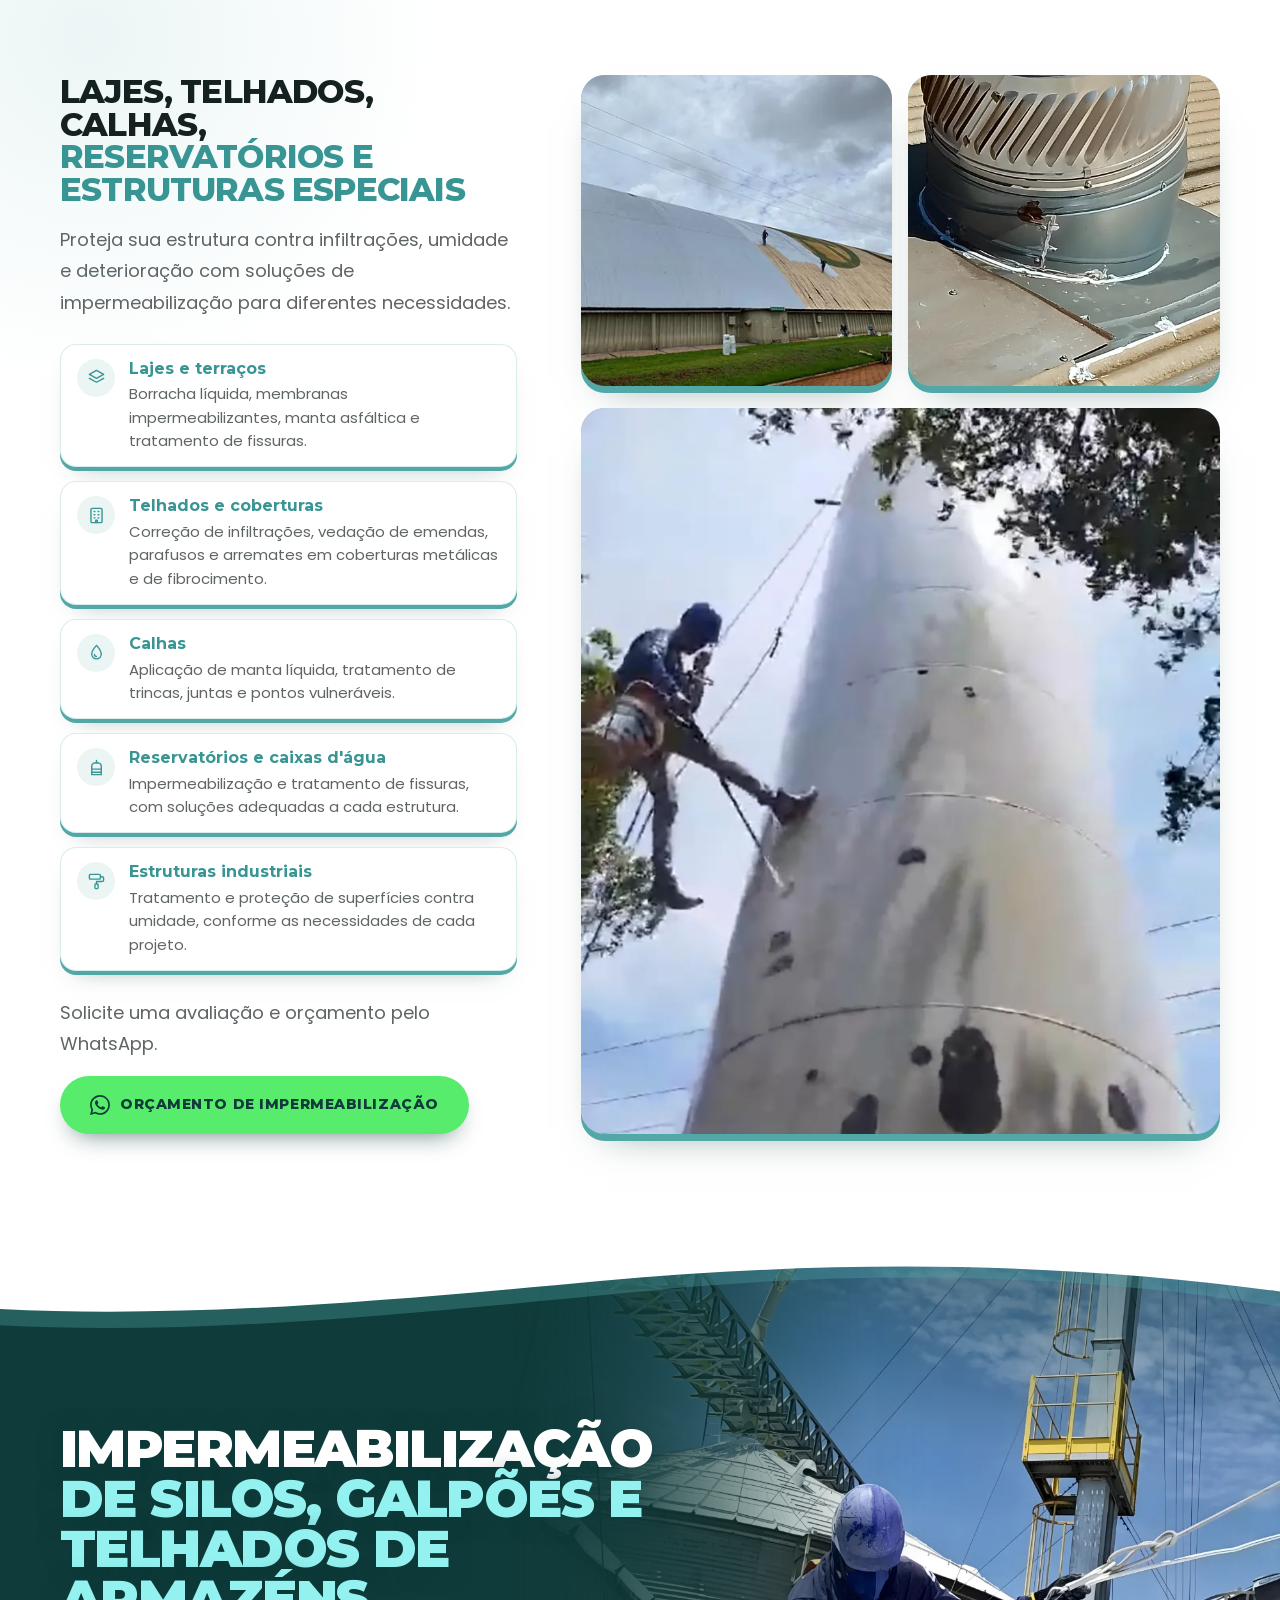
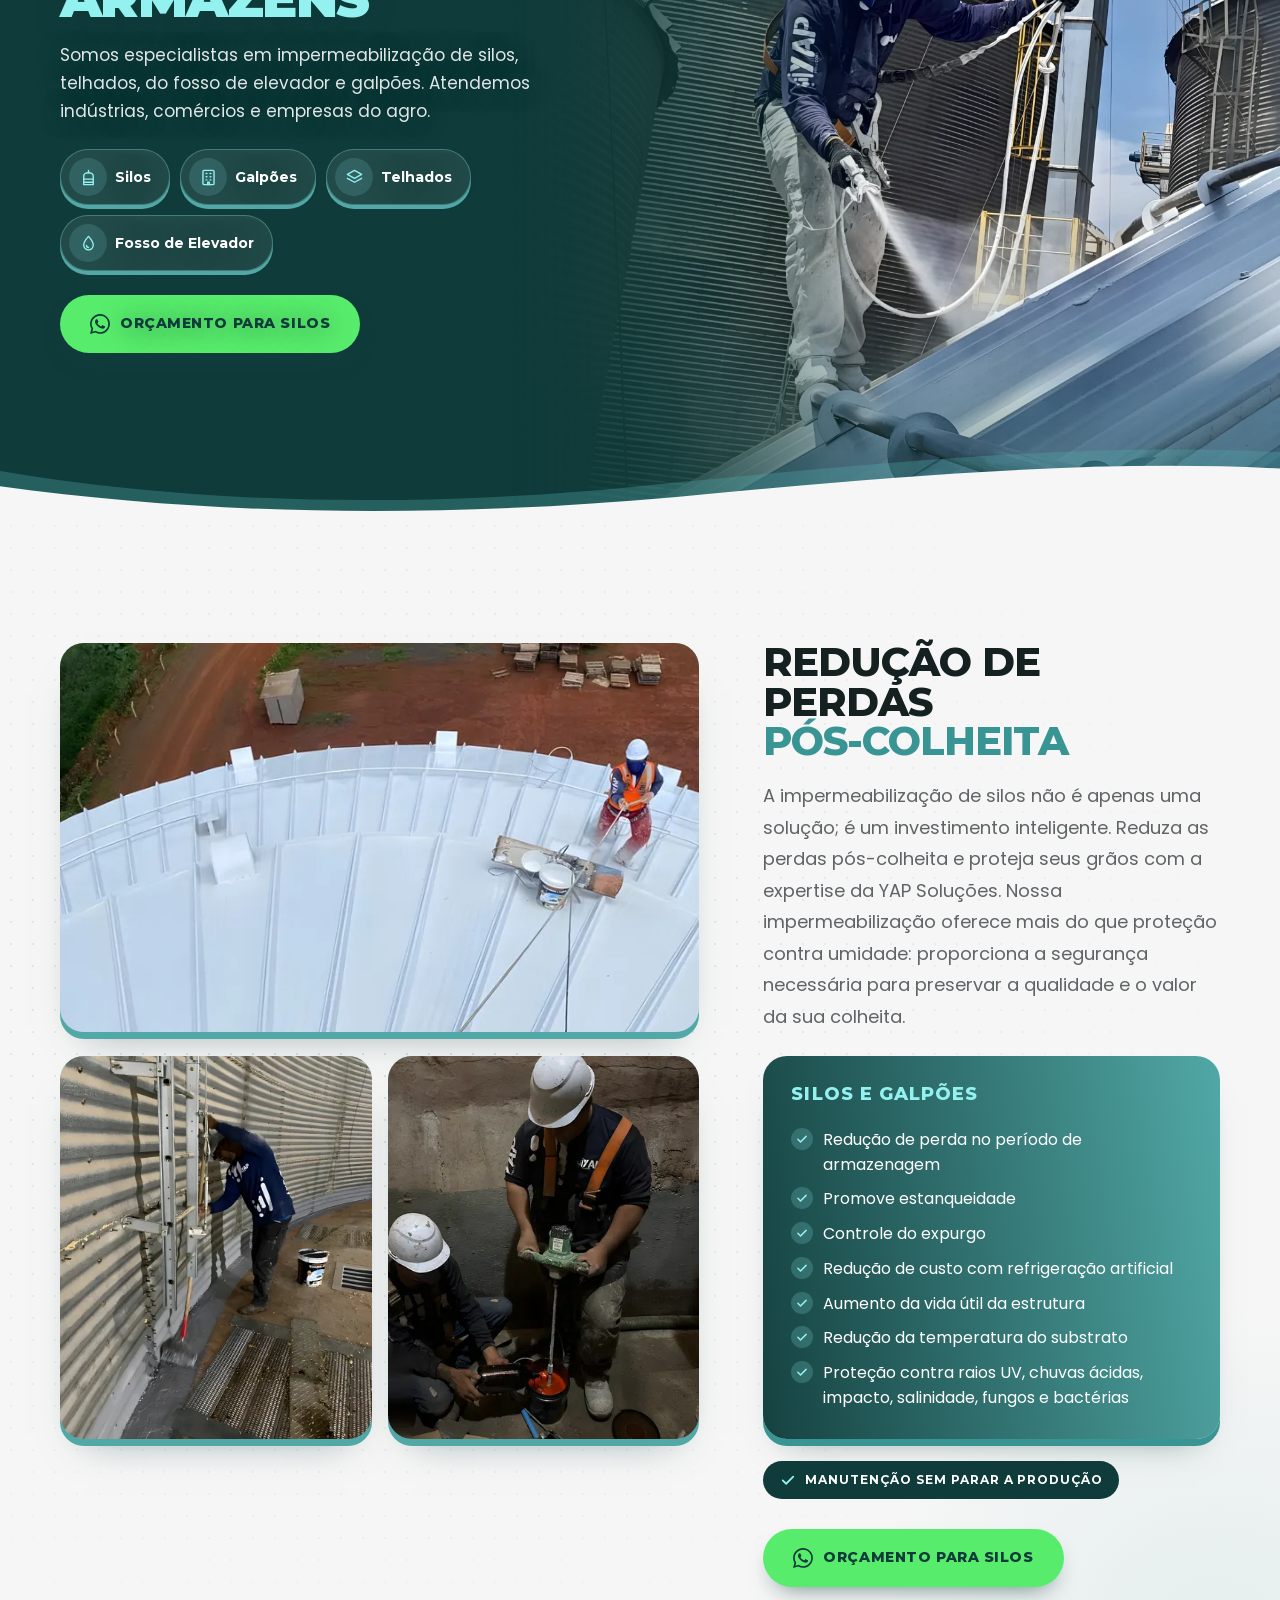
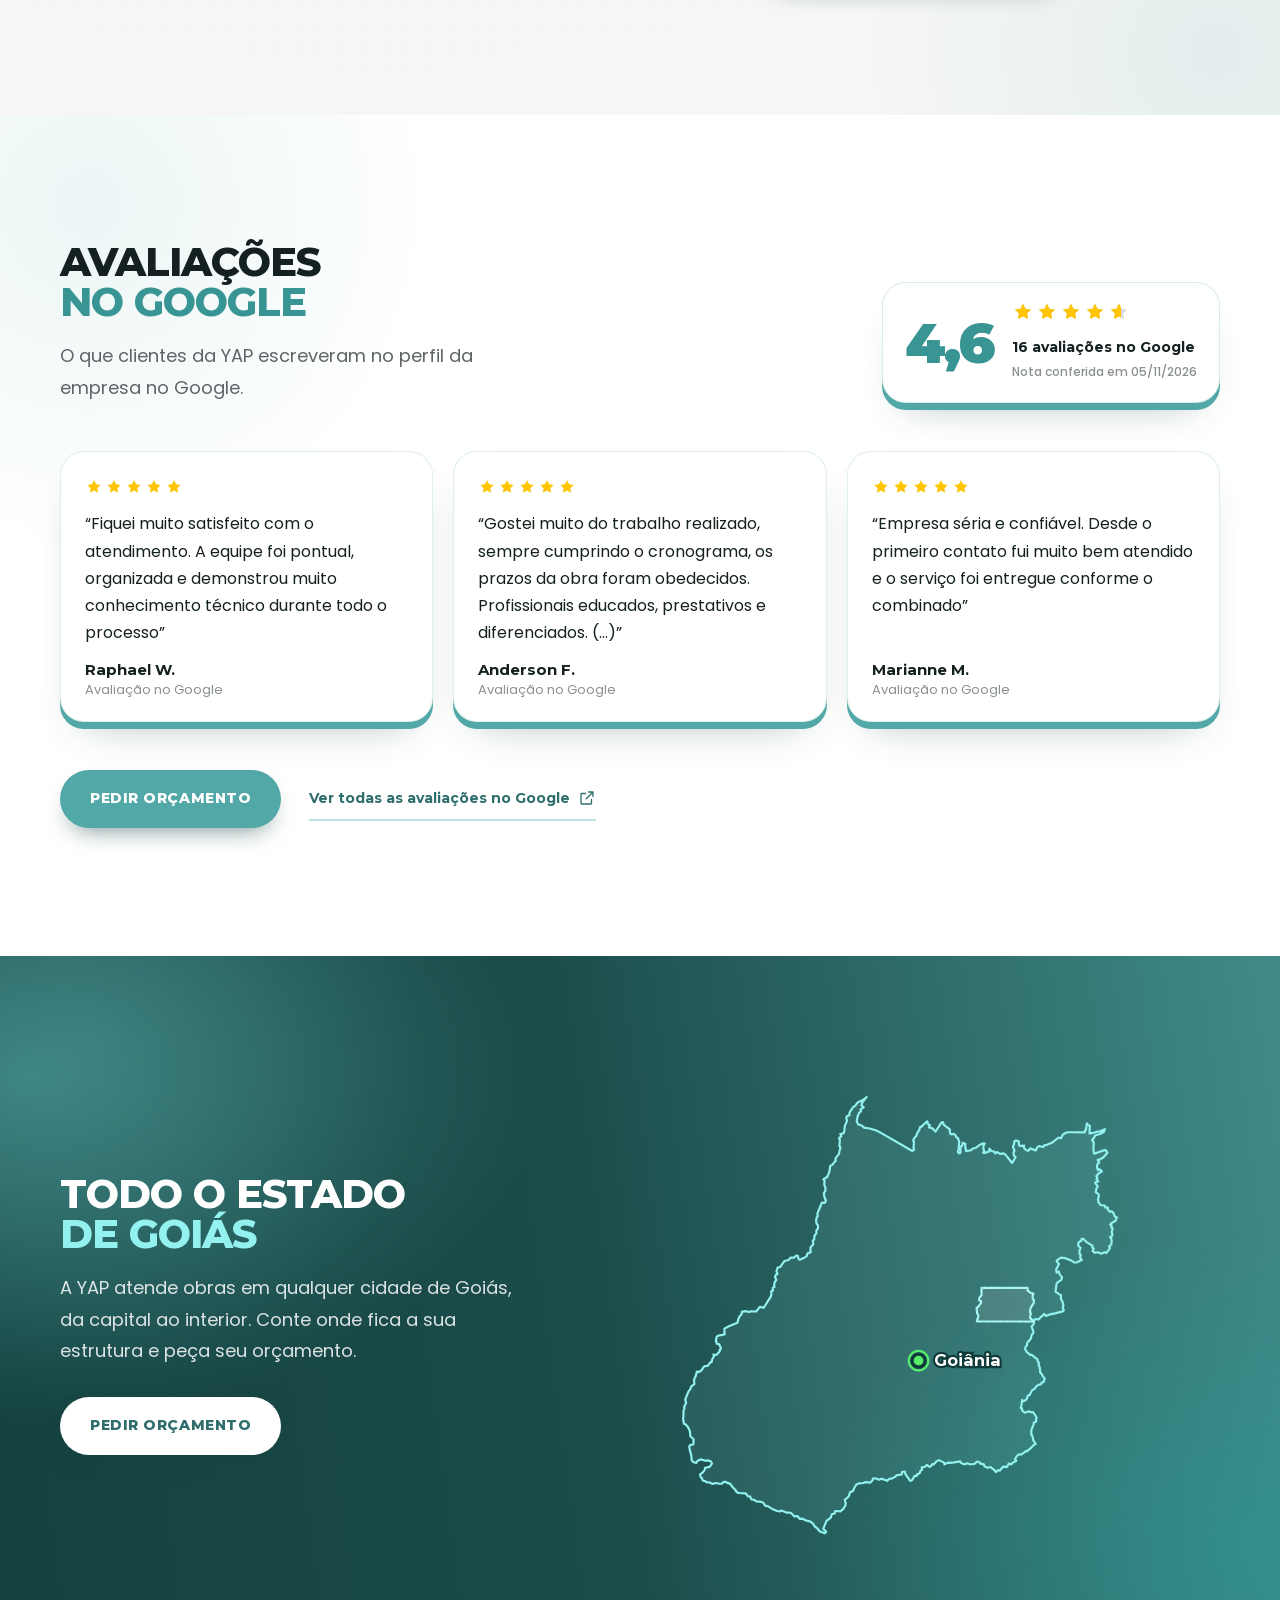
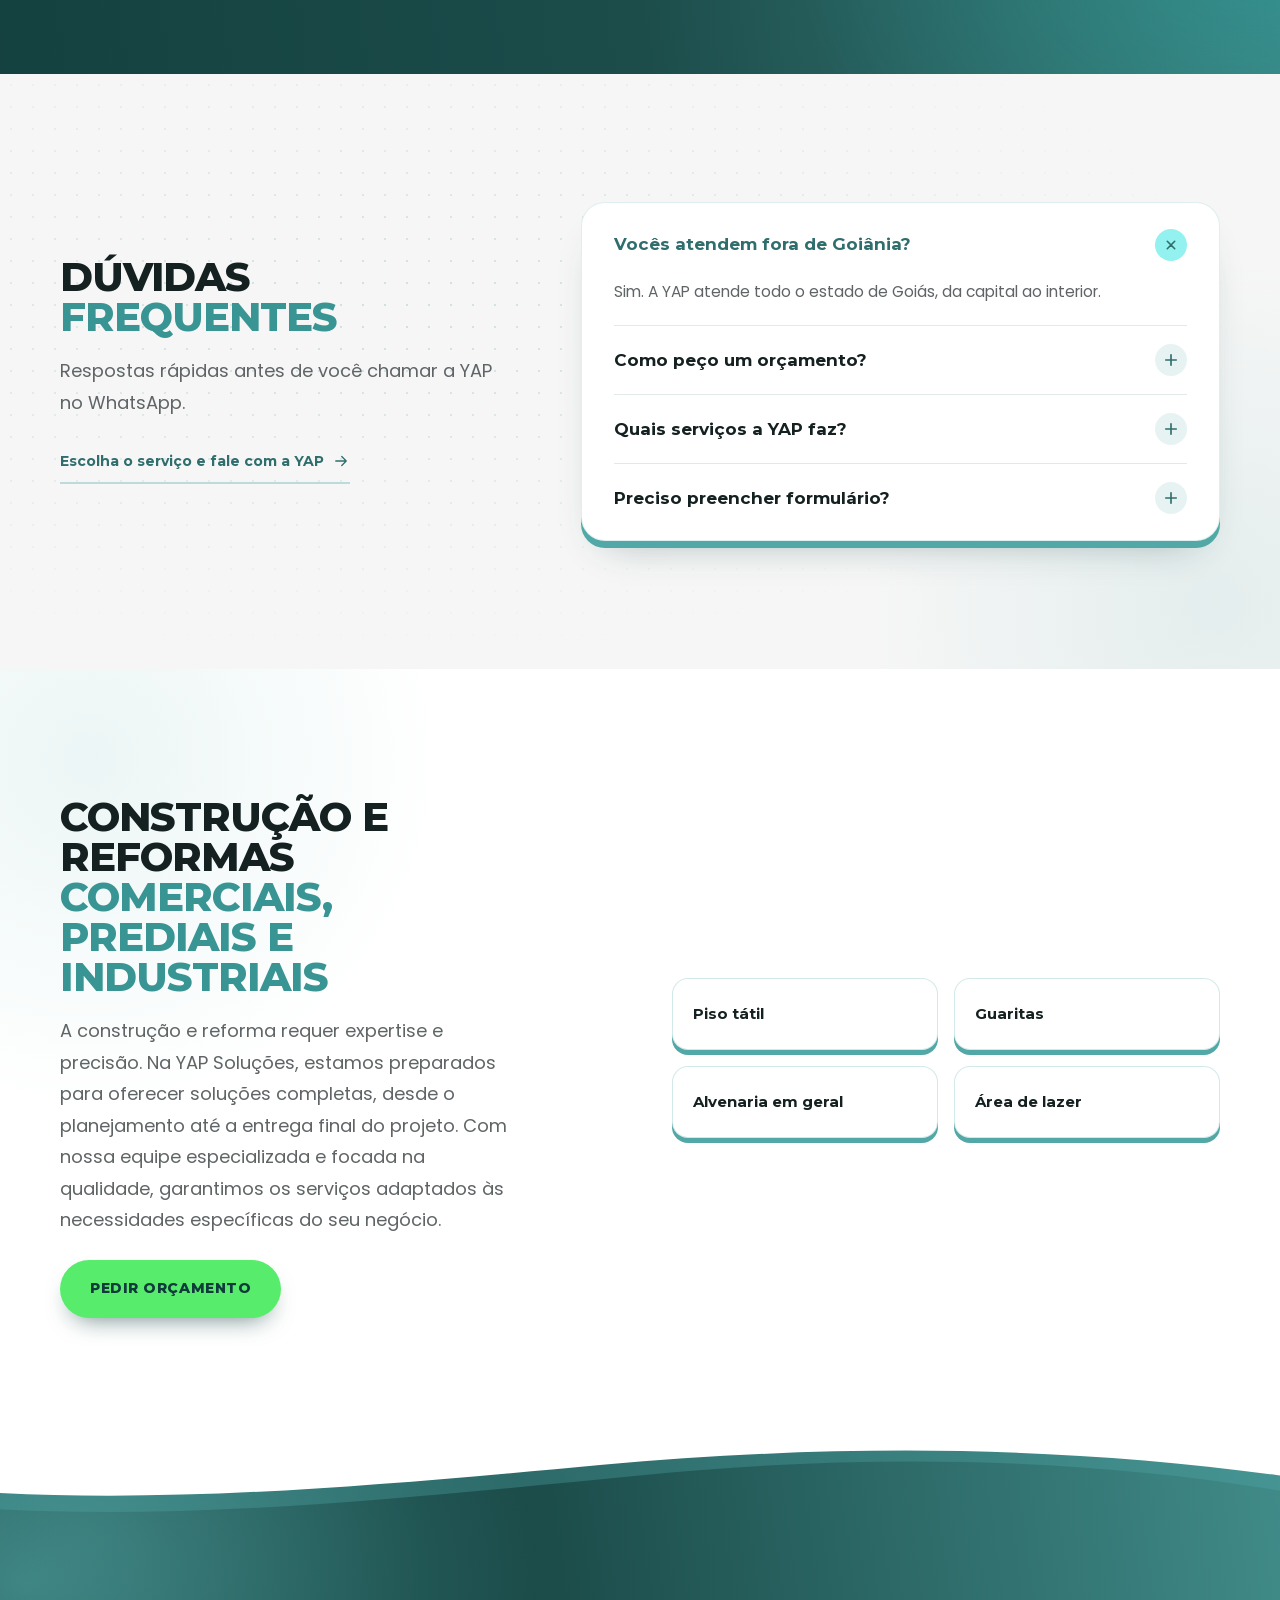
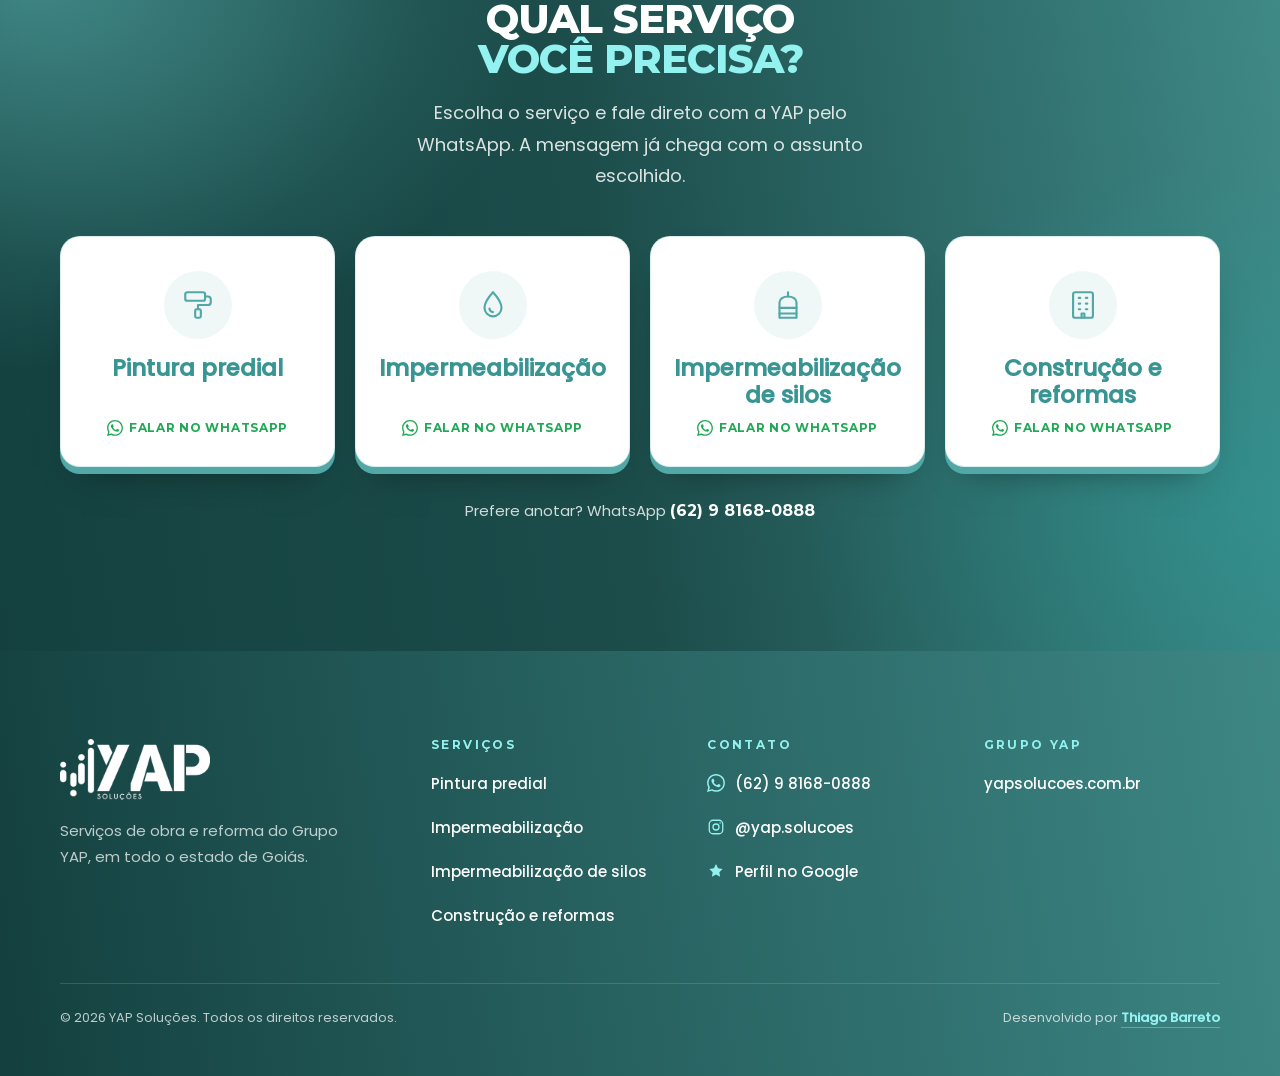
==== commit c9d4eea4: "LP YAP: nova capa de impermeabilização com o fogo do maçarico e foto 112 no item 5 Capa: foto 54 da " ====
--- a/index.html
+++ b/index.html
@@ -22,7 +22,7 @@
 <link rel="preload" as="image" type="image/webp" media="(min-width: 768px)"
       imagesrcset="assets/img/hero/equipe-balancim-hero-desktop-hq-800.webp 800w, assets/img/hero/equipe-balancim-hero-desktop-hq-1200.webp 1200w, assets/img/hero/equipe-balancim-hero-desktop-hq-1800.webp 1800w" imagesizes="62vw">
 <link rel="stylesheet" href="assets/css/style.css?v=52">
-<style>@media (min-width:768px){.hero-media img{object-position:10% 30%}}</style>
+<style>@media (min-width:768px){.hero-media img{object-position:10% 30%}}#impermeabilizacao .feat-media picture img{object-position:50% 100%}@media (min-width:768px){#impermeabilizacao .feat-media picture img{object-position:50% 58%}}</style>
 <script src="assets/js/main.js?v=12" defer></script>
 </head>
 <body>
@@ -152,8 +152,8 @@
         </figure>
         <figure class="ph rv" data-d="2">
             <picture>
-              <source type="image/webp" srcset="assets/img/pintura/predio-pintado-400.webp 400w, assets/img/pintura/predio-pintado-800.webp 800w" sizes="(min-width: 1024px) 320px, 50vw">
-              <img src="assets/img/pintura/predio-pintado-400.jpg" width="400" height="500" loading="lazy" decoding="async" alt="Prédio residencial com fachada pintada">
+              <source type="image/webp" srcset="assets/img/pintura/fachada-rapel-predio-alto-480.webp 480w, assets/img/pintura/fachada-rapel-predio-alto-768.webp 768w" sizes="(min-width: 1024px) 320px, 50vw">
+              <img src="assets/img/pintura/fachada-rapel-predio-alto-480.jpg" srcset="assets/img/pintura/fachada-rapel-predio-alto-480.jpg 480w, assets/img/pintura/fachada-rapel-predio-alto-768.jpg 768w" sizes="(min-width: 1024px) 320px, 50vw" width="480" height="640" loading="lazy" decoding="async" style="object-position:50% 60%" alt="Dois profissionais da YAP em rapel na fachada de um prédio comercial alto">
             </picture>
         </figure>
         <figure class="ph rv" data-d="3">
@@ -277,8 +277,8 @@
     </div>
     <div class="feat-media" aria-hidden="true">
       <picture>
-              <source type="image/webp" srcset="assets/img/impermeabilizacao/manta-asfaltica-macarico-hq-720.webp 720w, assets/img/impermeabilizacao/manta-asfaltica-macarico-hq-960.webp 960w, assets/img/impermeabilizacao/manta-asfaltica-macarico-hq-1440.webp 1440w" sizes="(min-width: 768px) 60vw, 200vw">
-              <img src="assets/img/impermeabilizacao/manta-asfaltica-macarico-hq-720.jpg" srcset="assets/img/impermeabilizacao/manta-asfaltica-macarico-hq-720.jpg 720w, assets/img/impermeabilizacao/manta-asfaltica-macarico-hq-960.jpg 960w, assets/img/impermeabilizacao/manta-asfaltica-macarico-hq-1440.jpg 1440w" sizes="(min-width: 768px) 60vw, 200vw" width="720" height="960" loading="lazy" decoding="async" style="object-position:50% 35%" alt="">
+              <source type="image/webp" srcset="assets/img/impermeabilizacao/manta-asfaltica-fogo-720.webp 720w, assets/img/impermeabilizacao/manta-asfaltica-fogo-960.webp 960w, assets/img/impermeabilizacao/manta-asfaltica-fogo-1440.webp 1440w" sizes="(min-width: 768px) 60vw, 200vw">
+              <img src="assets/img/impermeabilizacao/manta-asfaltica-fogo-720.jpg" srcset="assets/img/impermeabilizacao/manta-asfaltica-fogo-720.jpg 720w, assets/img/impermeabilizacao/manta-asfaltica-fogo-960.jpg 960w, assets/img/impermeabilizacao/manta-asfaltica-fogo-1440.jpg 1440w" sizes="(min-width: 768px) 60vw, 200vw" width="720" height="960" loading="lazy" decoding="async" alt="">
             </picture>
     </div>
     <div class="wrap feat-wrap">
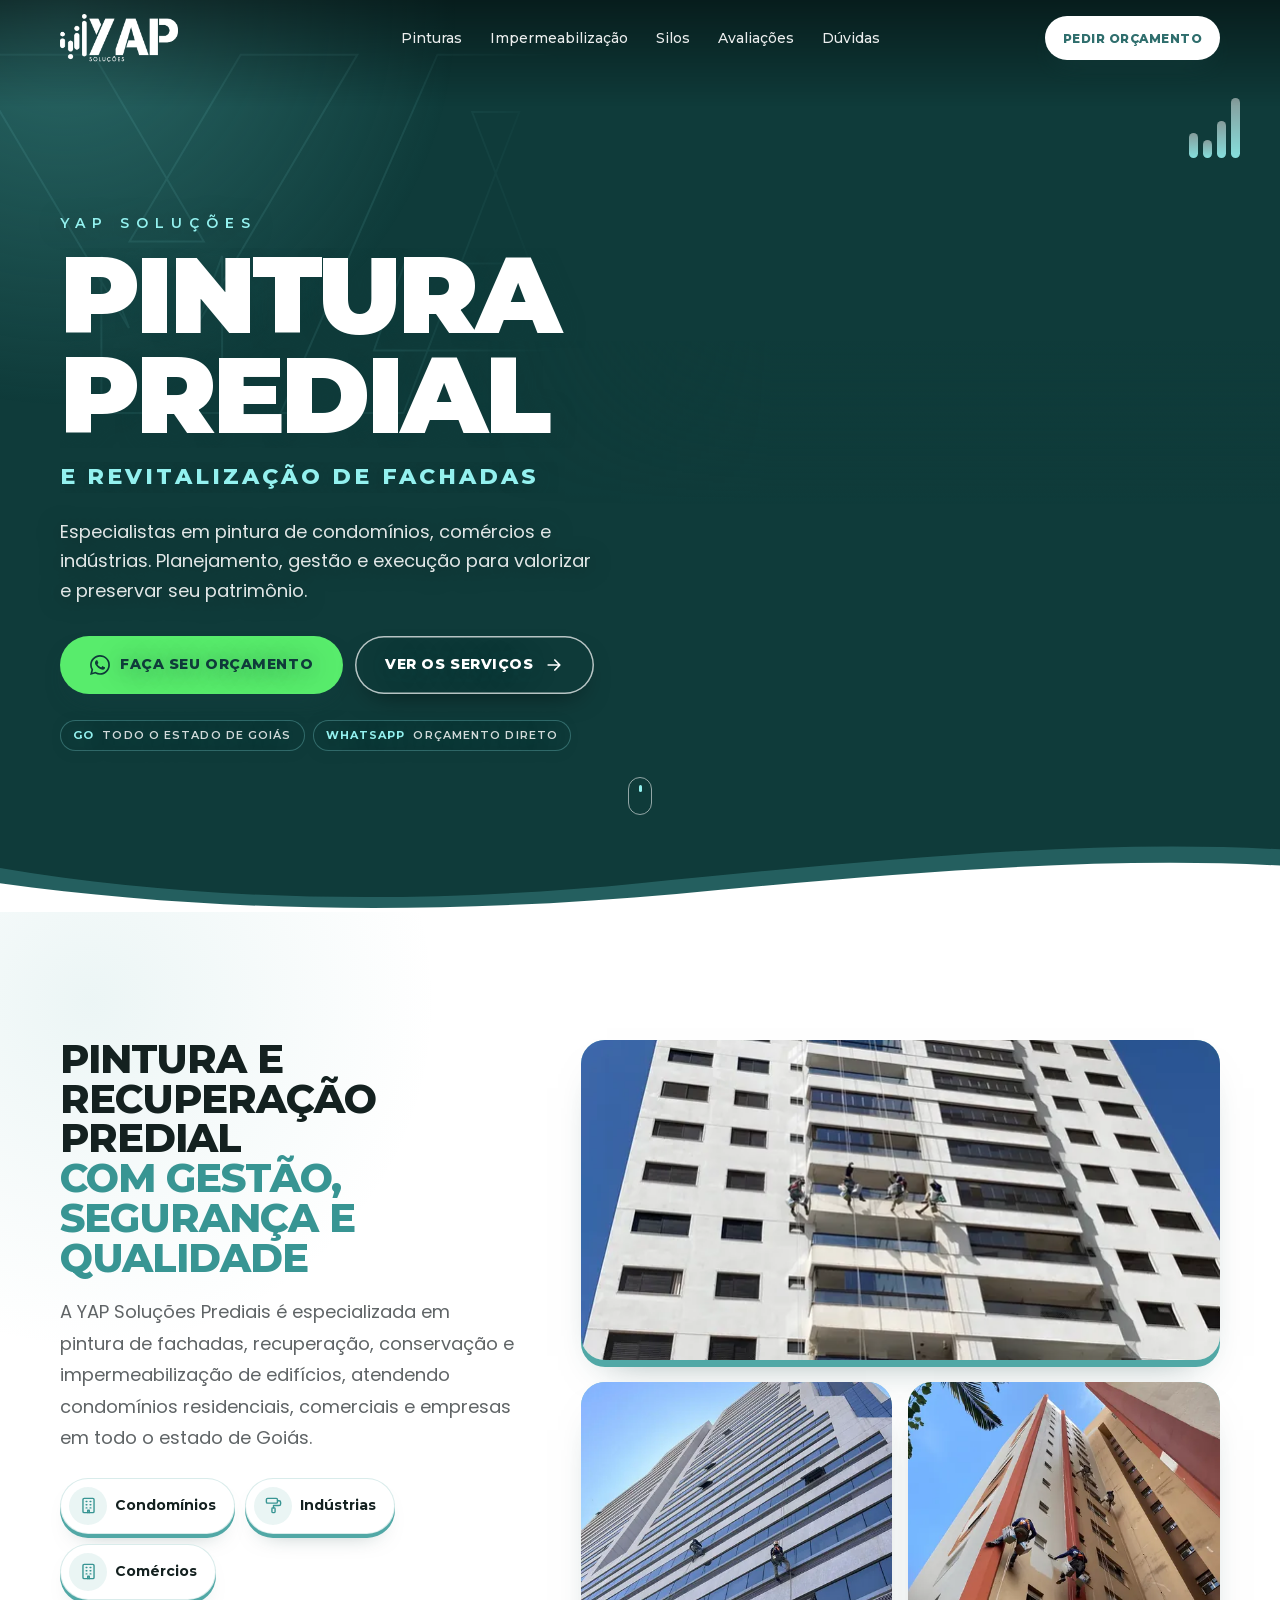
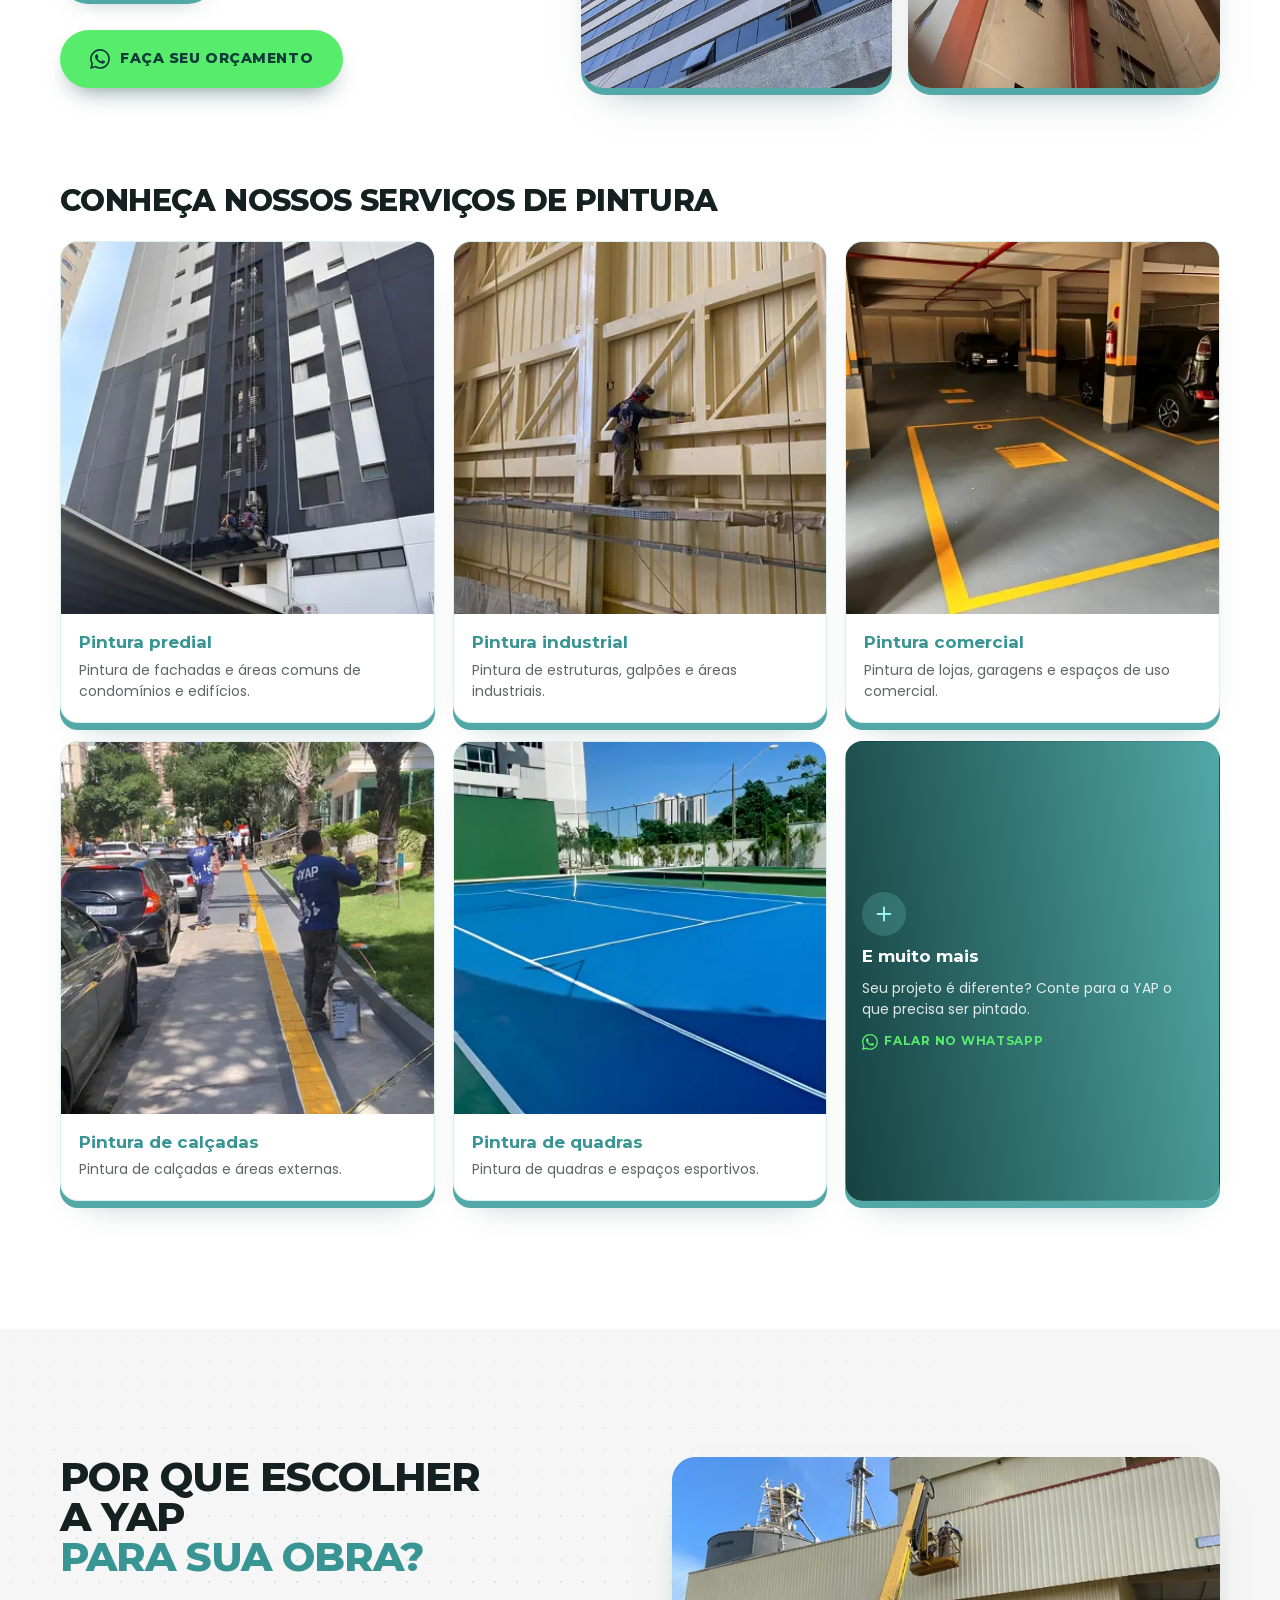
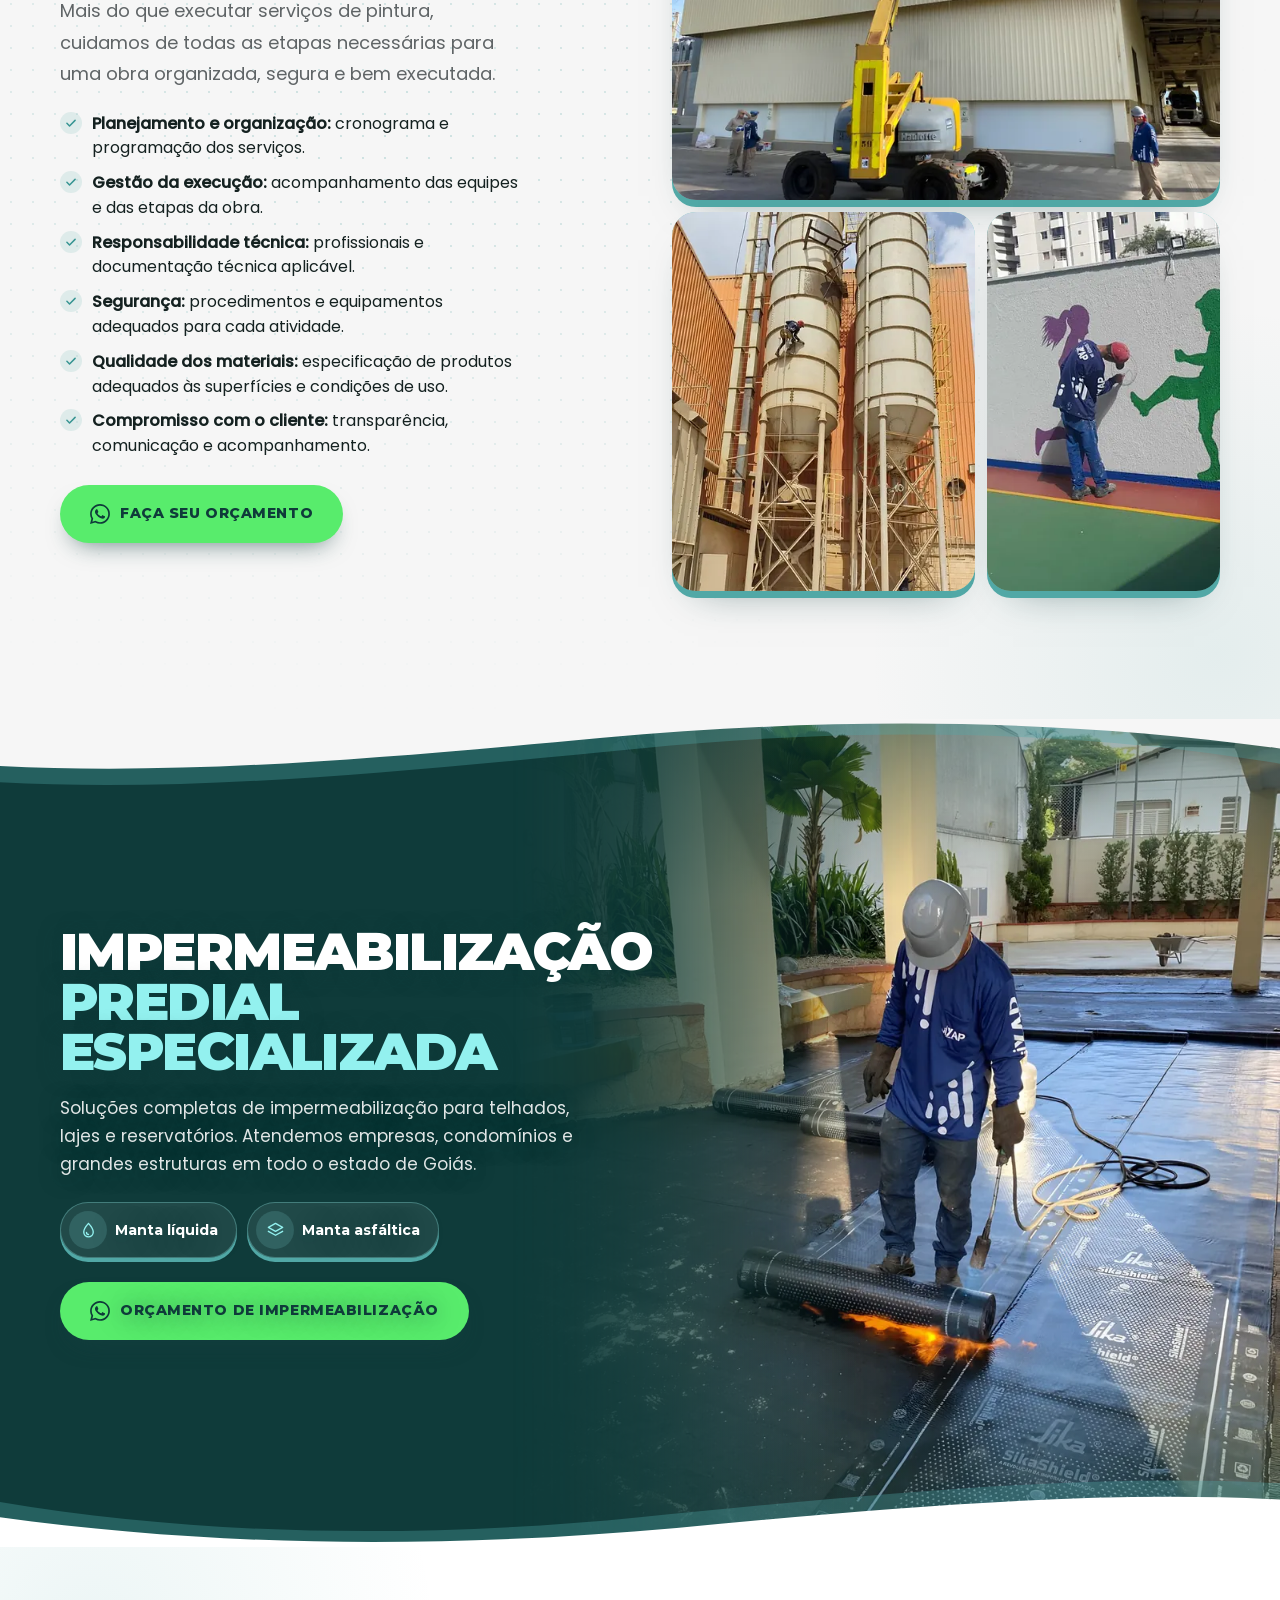
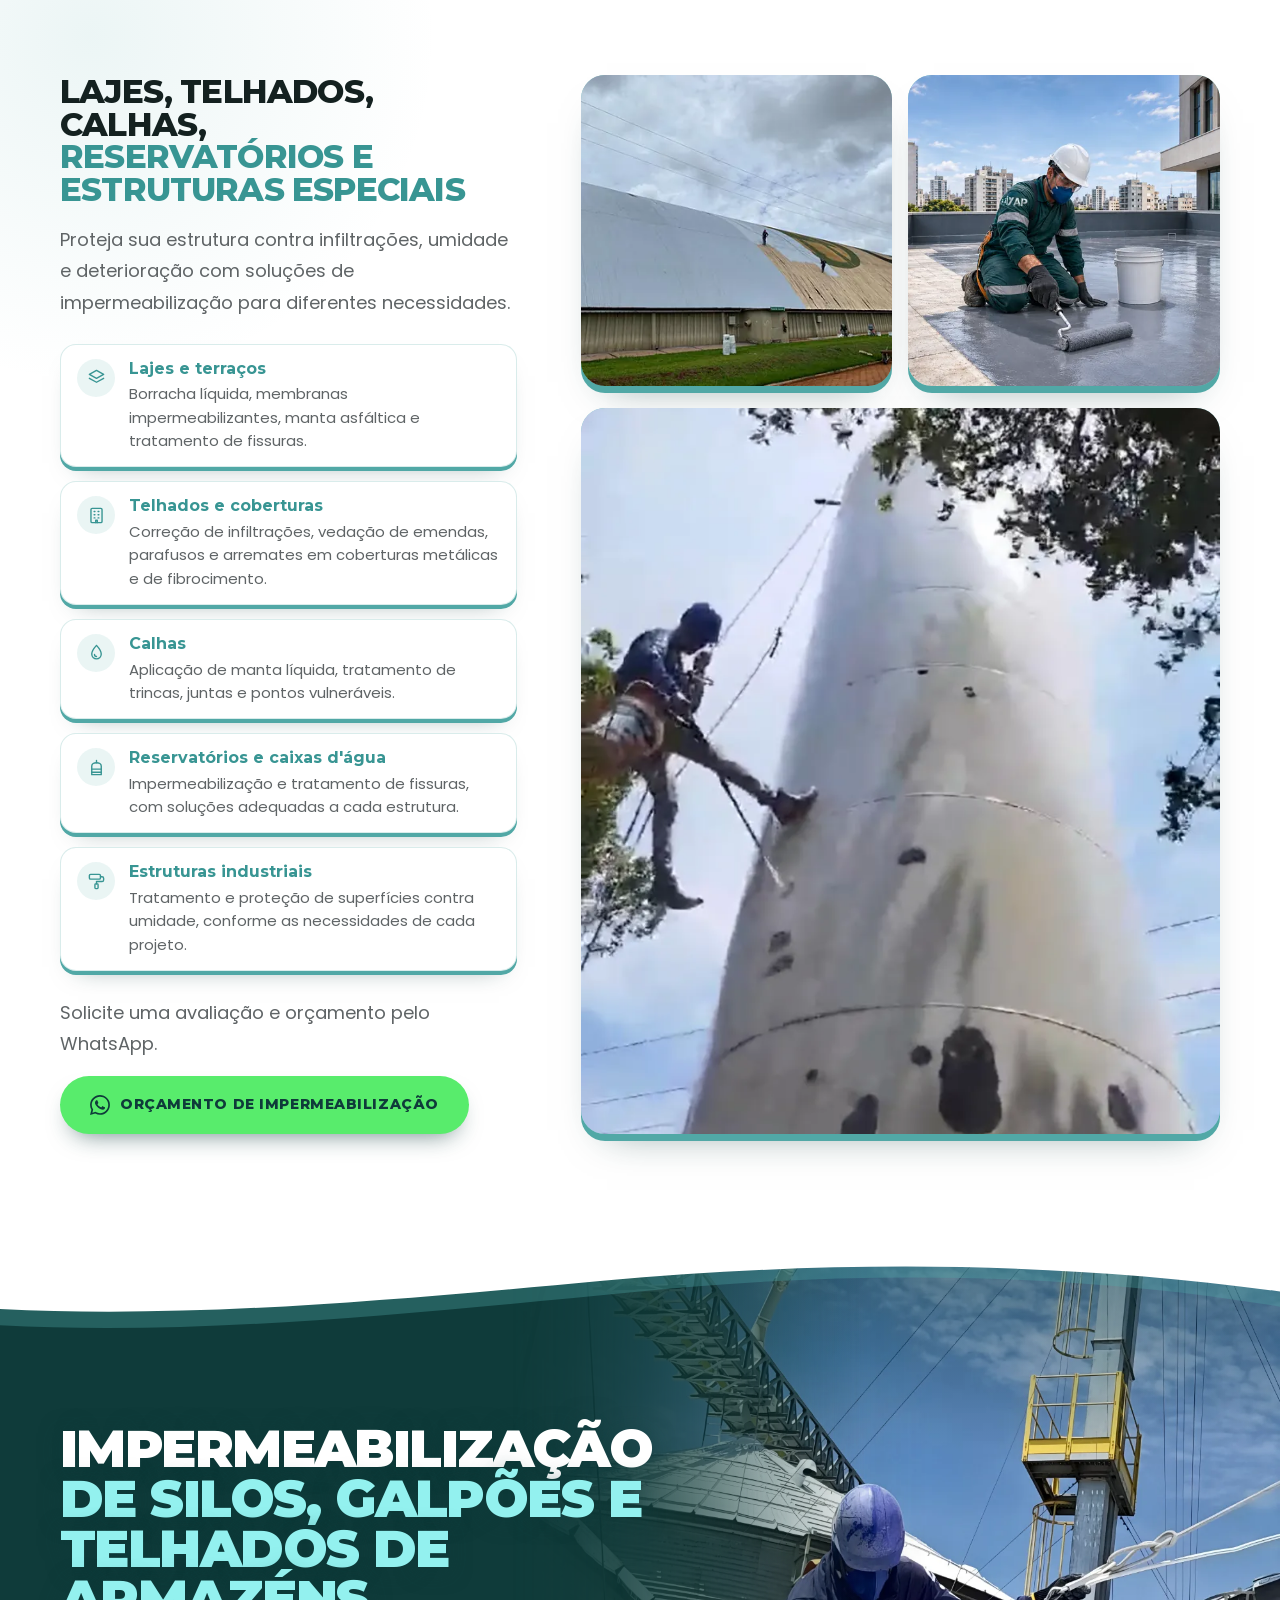
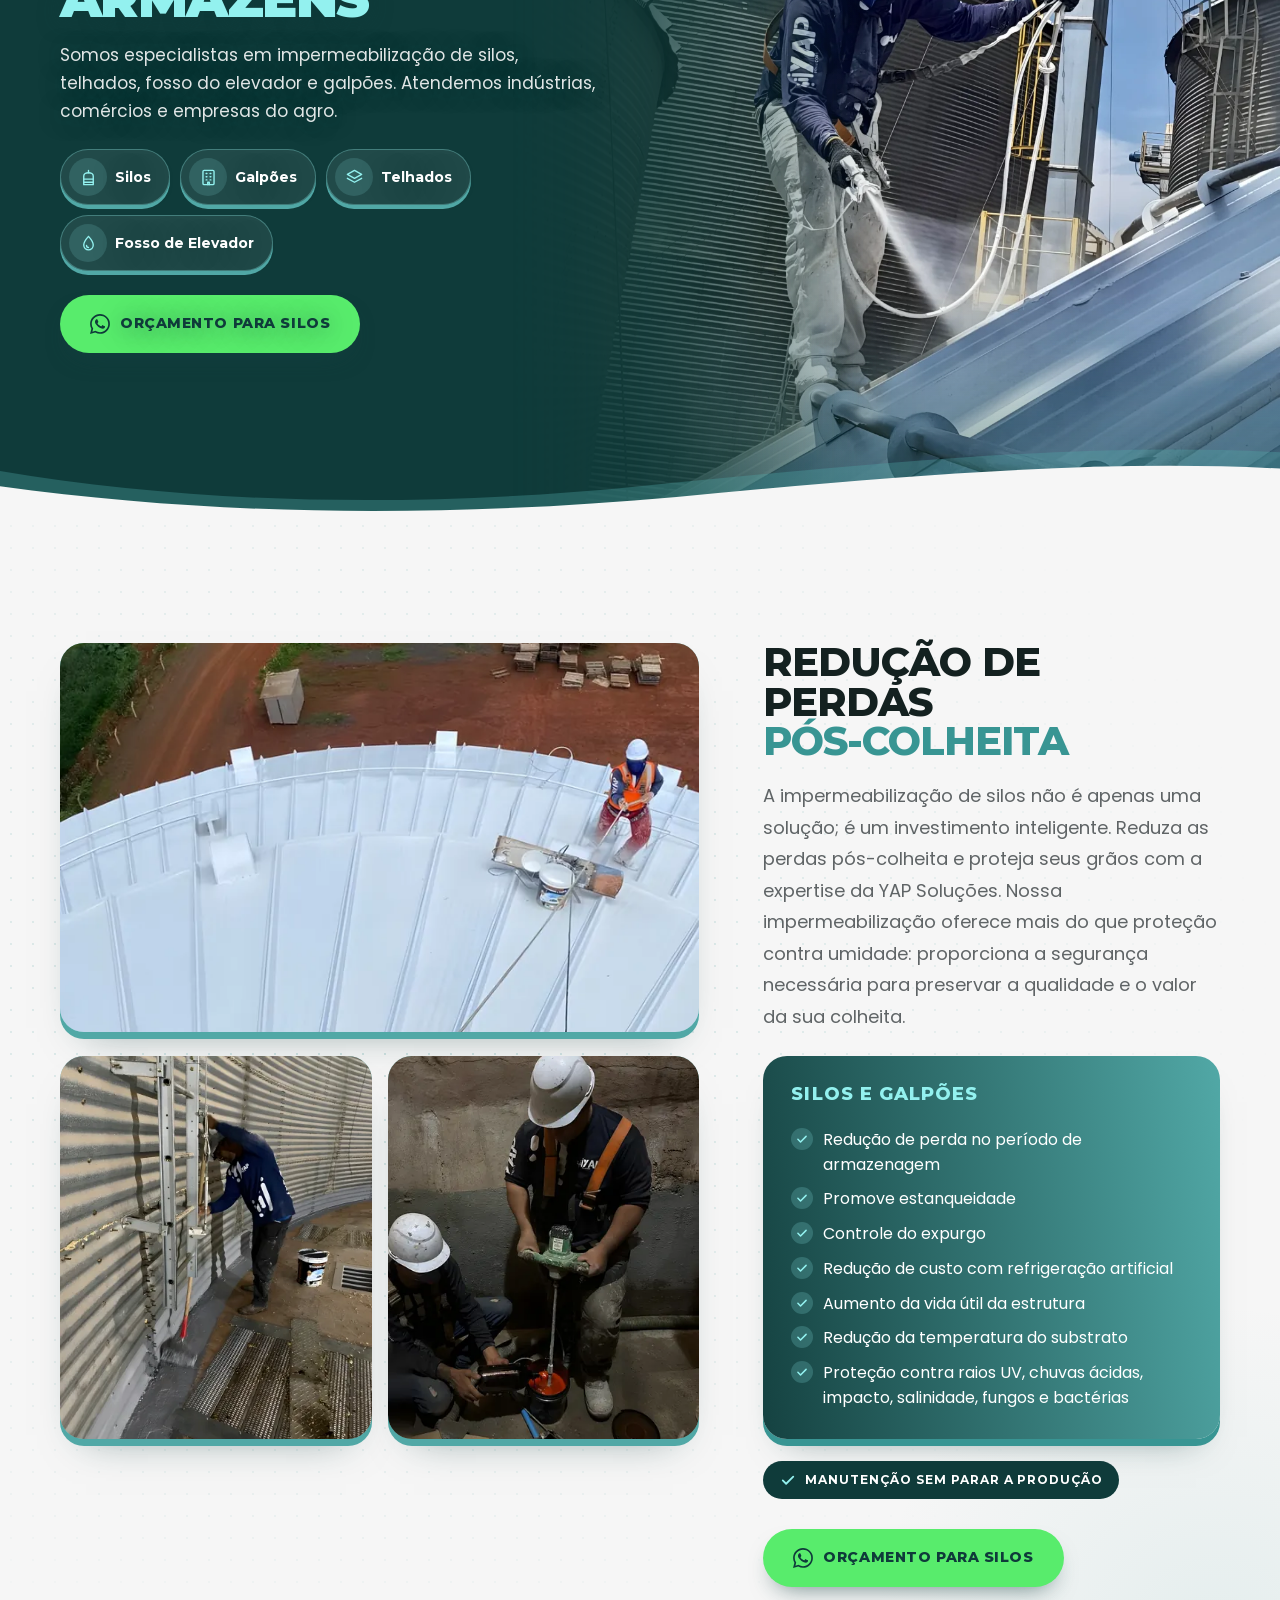
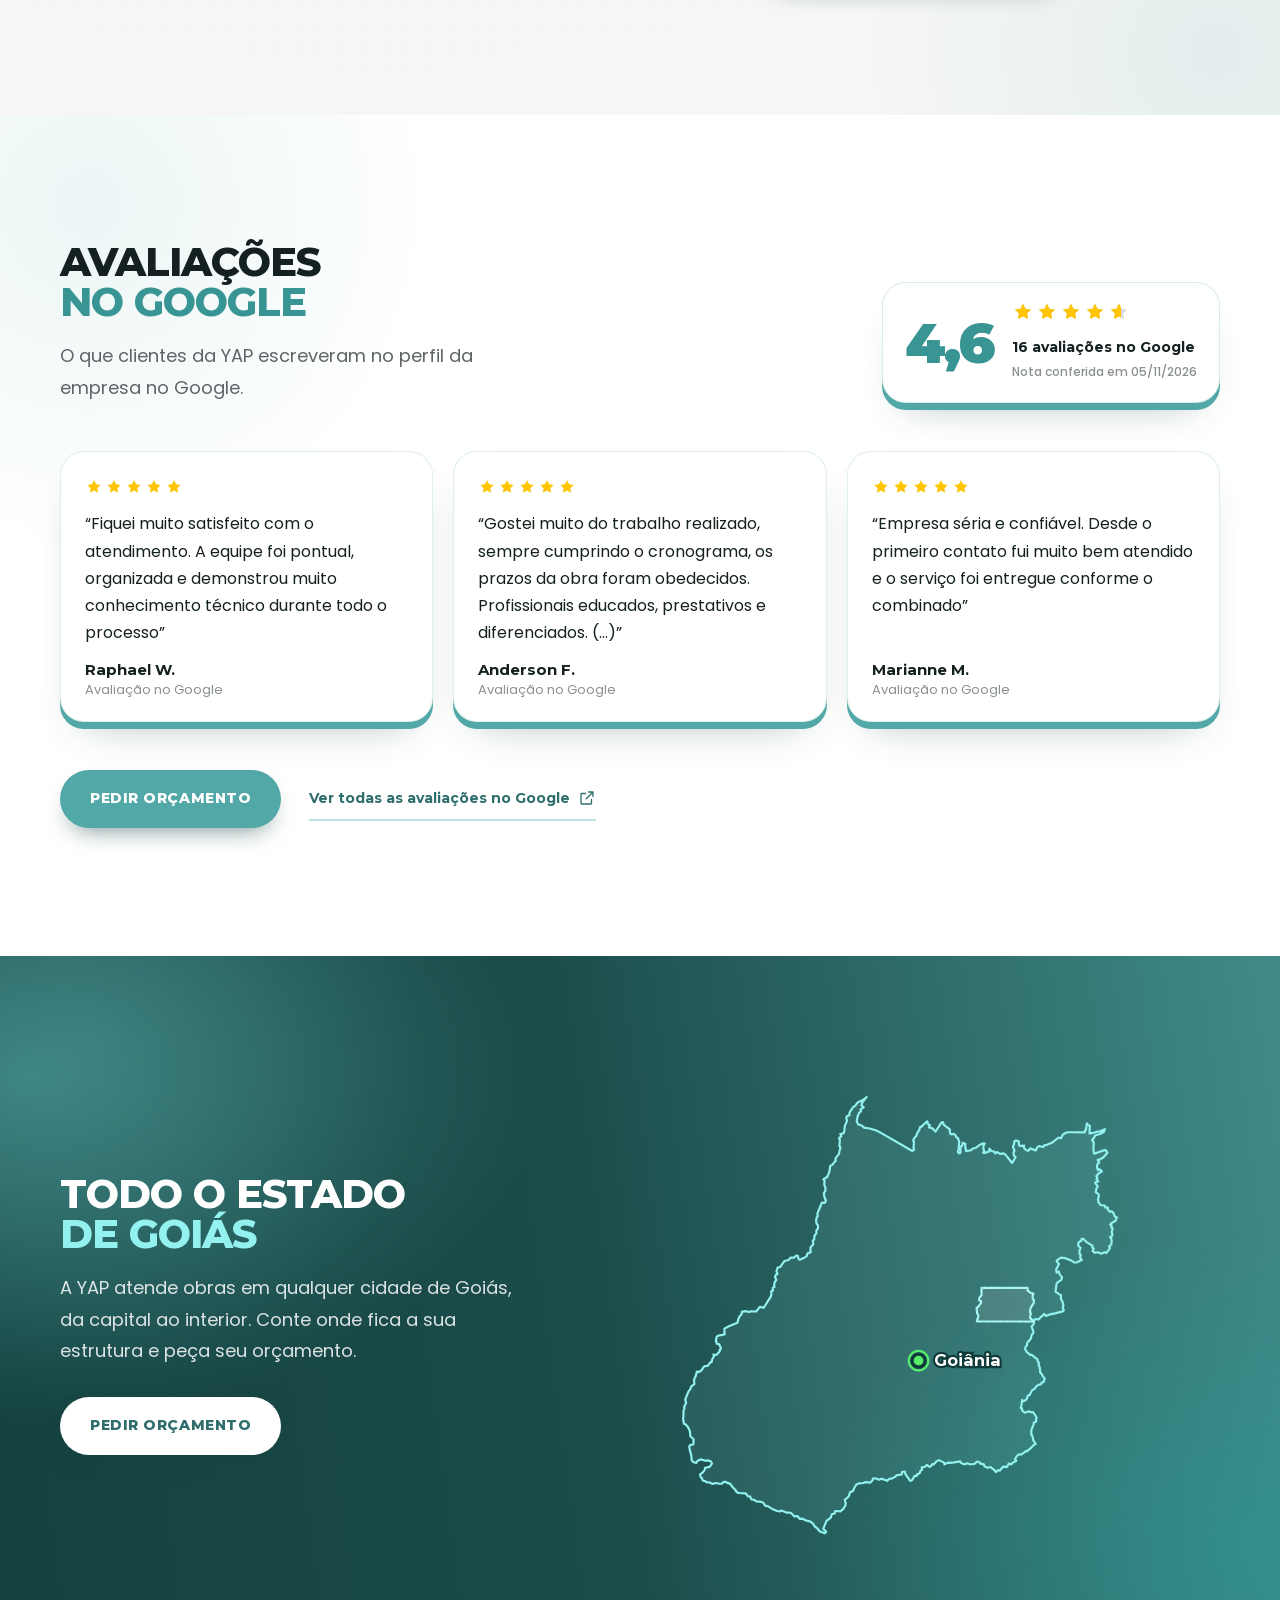
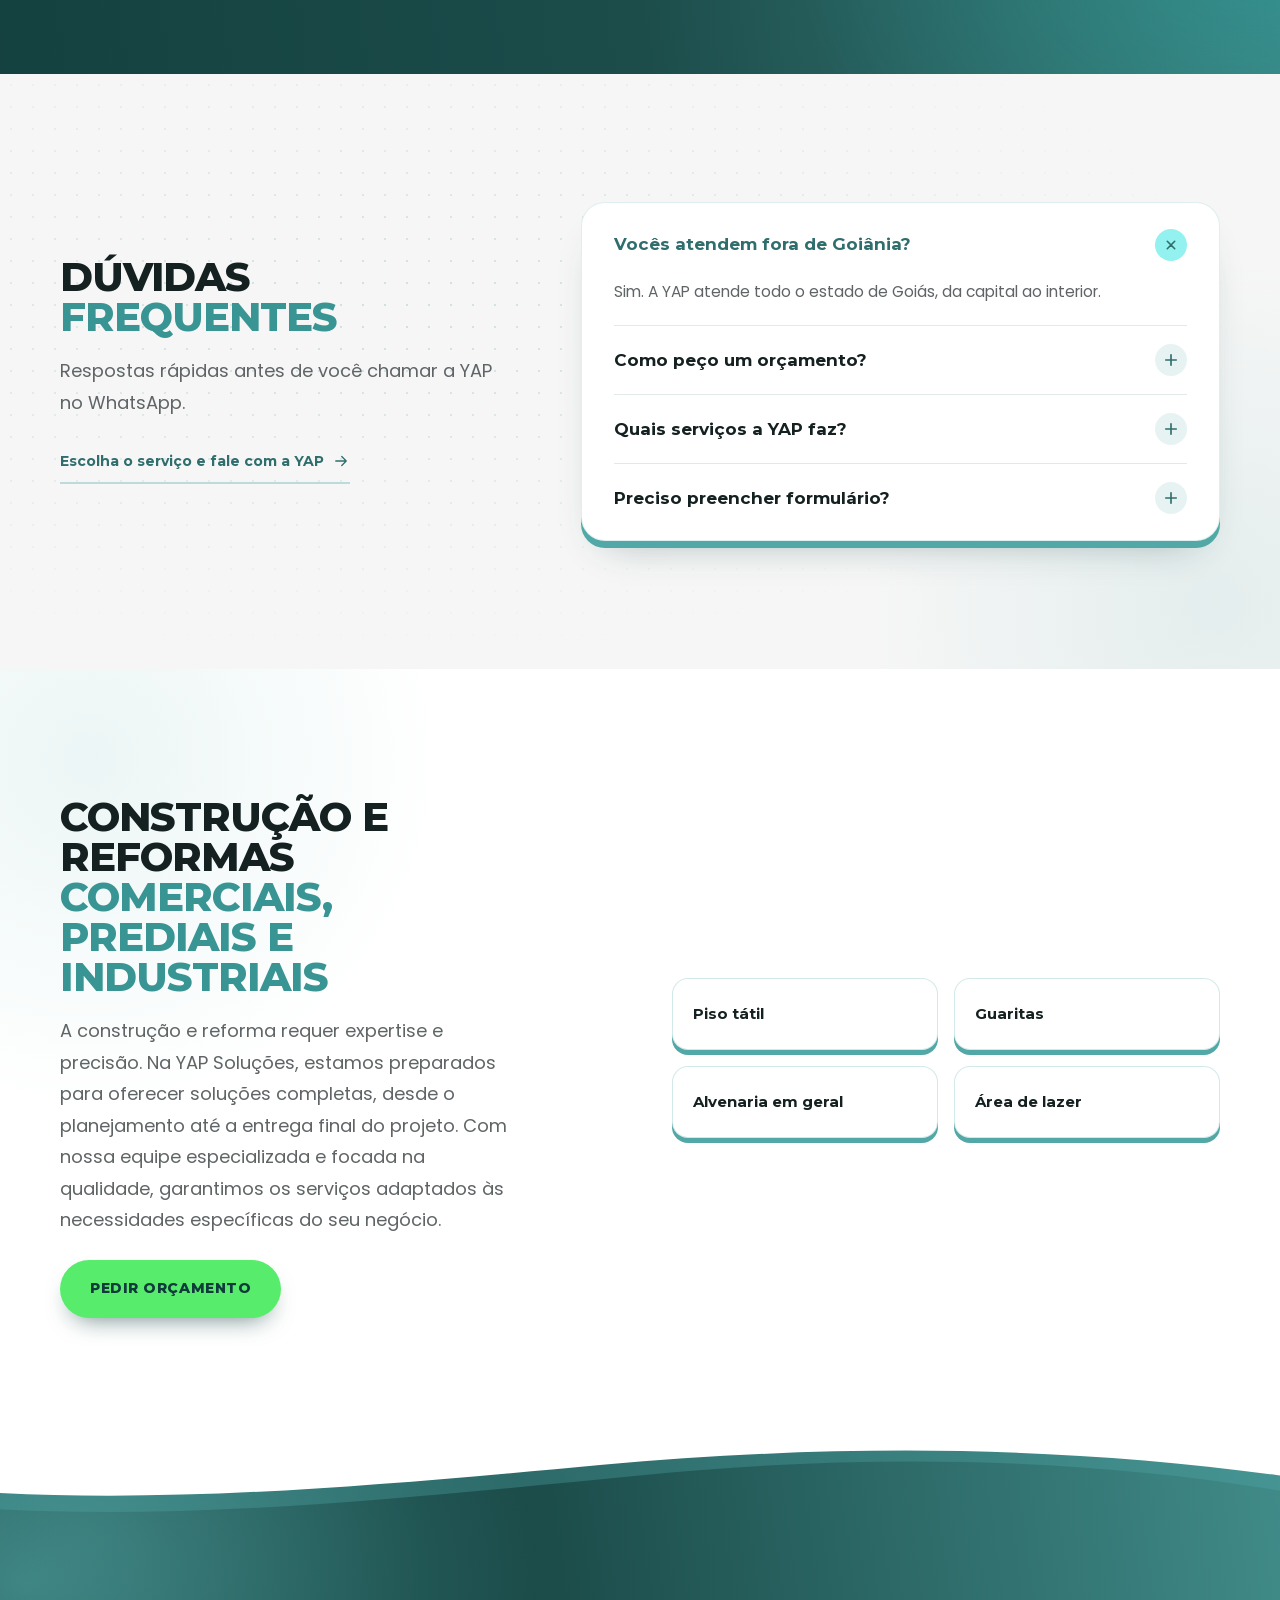
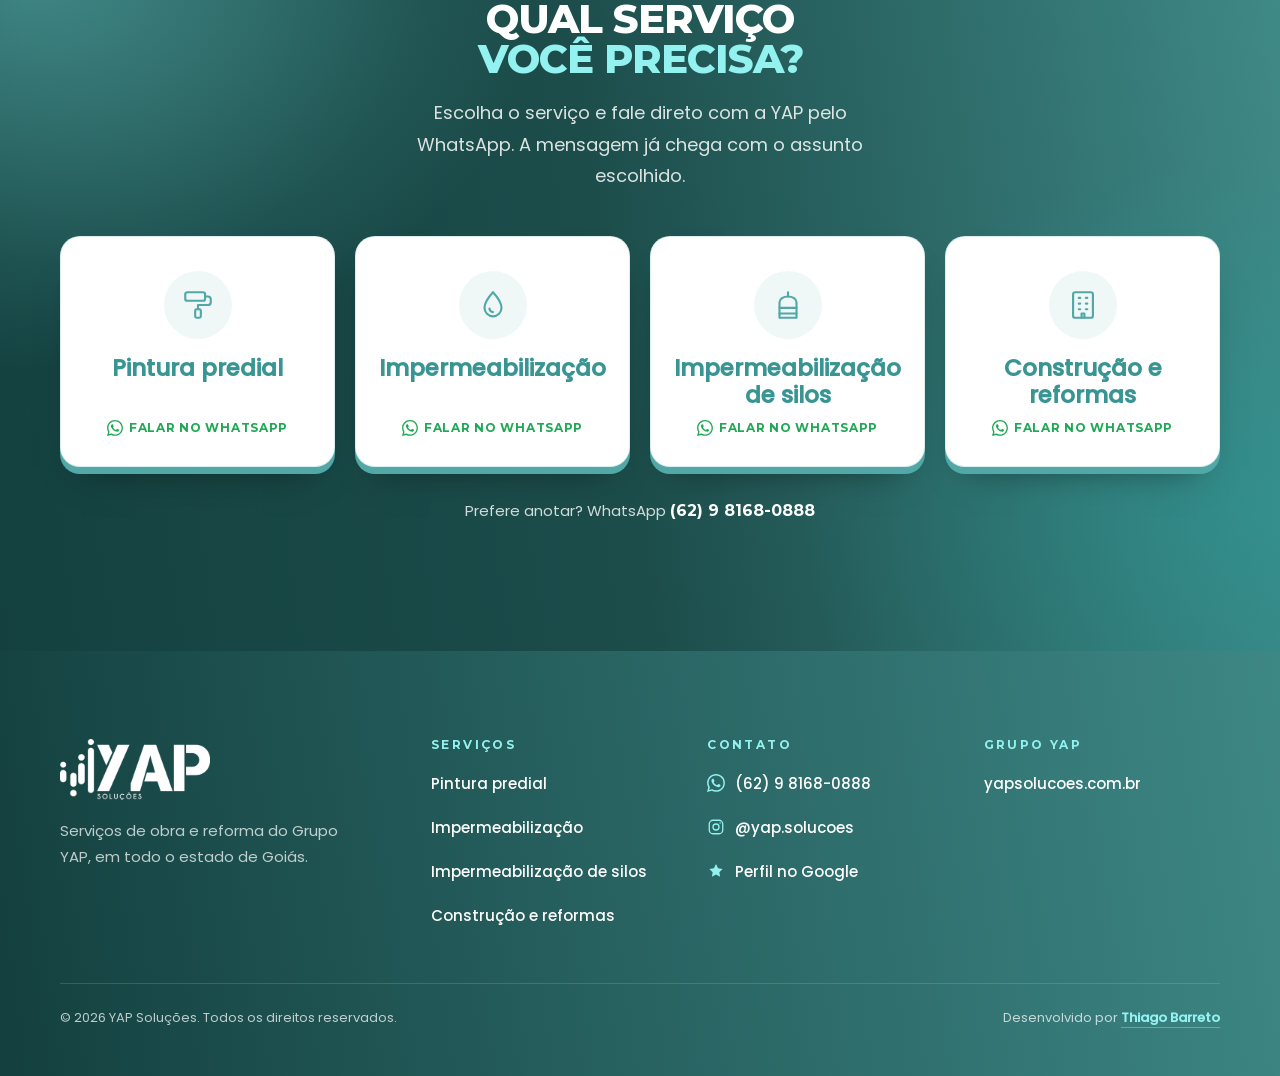
==== commit 669caf6f: "LP YAP: foto do terraço com logotipo da YAP no item 8 e texto dos silos ajustado Item 8, imagem 2: f" ====
--- a/index.html
+++ b/index.html
@@ -321,8 +321,8 @@
         </figure>
         <figure class="ph rv" data-d="2">
             <picture>
-              <source type="image/webp" srcset="assets/img/impermeabilizacao/vedacao-exaustor-480.webp 480w, assets/img/impermeabilizacao/vedacao-exaustor-768.webp 768w" sizes="(min-width: 1024px) 320px, 50vw">
-              <img src="assets/img/impermeabilizacao/vedacao-exaustor-480.jpg" srcset="assets/img/impermeabilizacao/vedacao-exaustor-480.jpg 480w, assets/img/impermeabilizacao/vedacao-exaustor-768.jpg 768w" sizes="(min-width: 1024px) 320px, 50vw" width="480" height="480" loading="lazy" decoding="async" alt="Base de um exaustor de telhado com a vedação aplicada ao redor">
+              <source type="image/webp" srcset="assets/img/impermeabilizacao/terraco-impermeabilizacao-rolo-480.webp 480w, assets/img/impermeabilizacao/terraco-impermeabilizacao-rolo-768.webp 768w" sizes="(min-width: 1024px) 320px, 50vw">
+              <img src="assets/img/impermeabilizacao/terraco-impermeabilizacao-rolo-480.jpg" srcset="assets/img/impermeabilizacao/terraco-impermeabilizacao-rolo-480.jpg 480w, assets/img/impermeabilizacao/terraco-impermeabilizacao-rolo-768.jpg 768w" sizes="(min-width: 1024px) 320px, 50vw" width="480" height="480" loading="lazy" decoding="async" alt="Profissional da YAP aplicando impermeabilizante com rolo na laje de um terraço">
             </picture>
         </figure>
         <figure class="ph ph-wide rv" data-d="3">
@@ -366,7 +366,7 @@
     <div class="wrap feat-wrap">
       <div class="feat-text">
         <h2 class="feat-title rv" id="silos-title"><span class="big">Impermeabilização</span> <span class="t">de silos, galpões e telhados de armazéns</span></h2>
-        <p class="feat-lead rv" data-d="1">Somos especialistas em impermeabilização de silos, telhados, do fosso de elevador e galpões. Atendemos indústrias, comércios e empresas do agro.</p>
+        <p class="feat-lead rv" data-d="1">Somos especialistas em impermeabilização de silos, telhados, fosso do elevador e galpões. Atendemos indústrias, comércios e empresas do agro.</p>
         <ul class="tags rv" data-d="2">
           <li><span class="mi"><svg class="i" aria-hidden="true"><use href="#i-silo"/></svg></span>Silos</li>
           <li><span class="mi"><svg class="i" aria-hidden="true"><use href="#i-building"/></svg></span>Galpões</li>
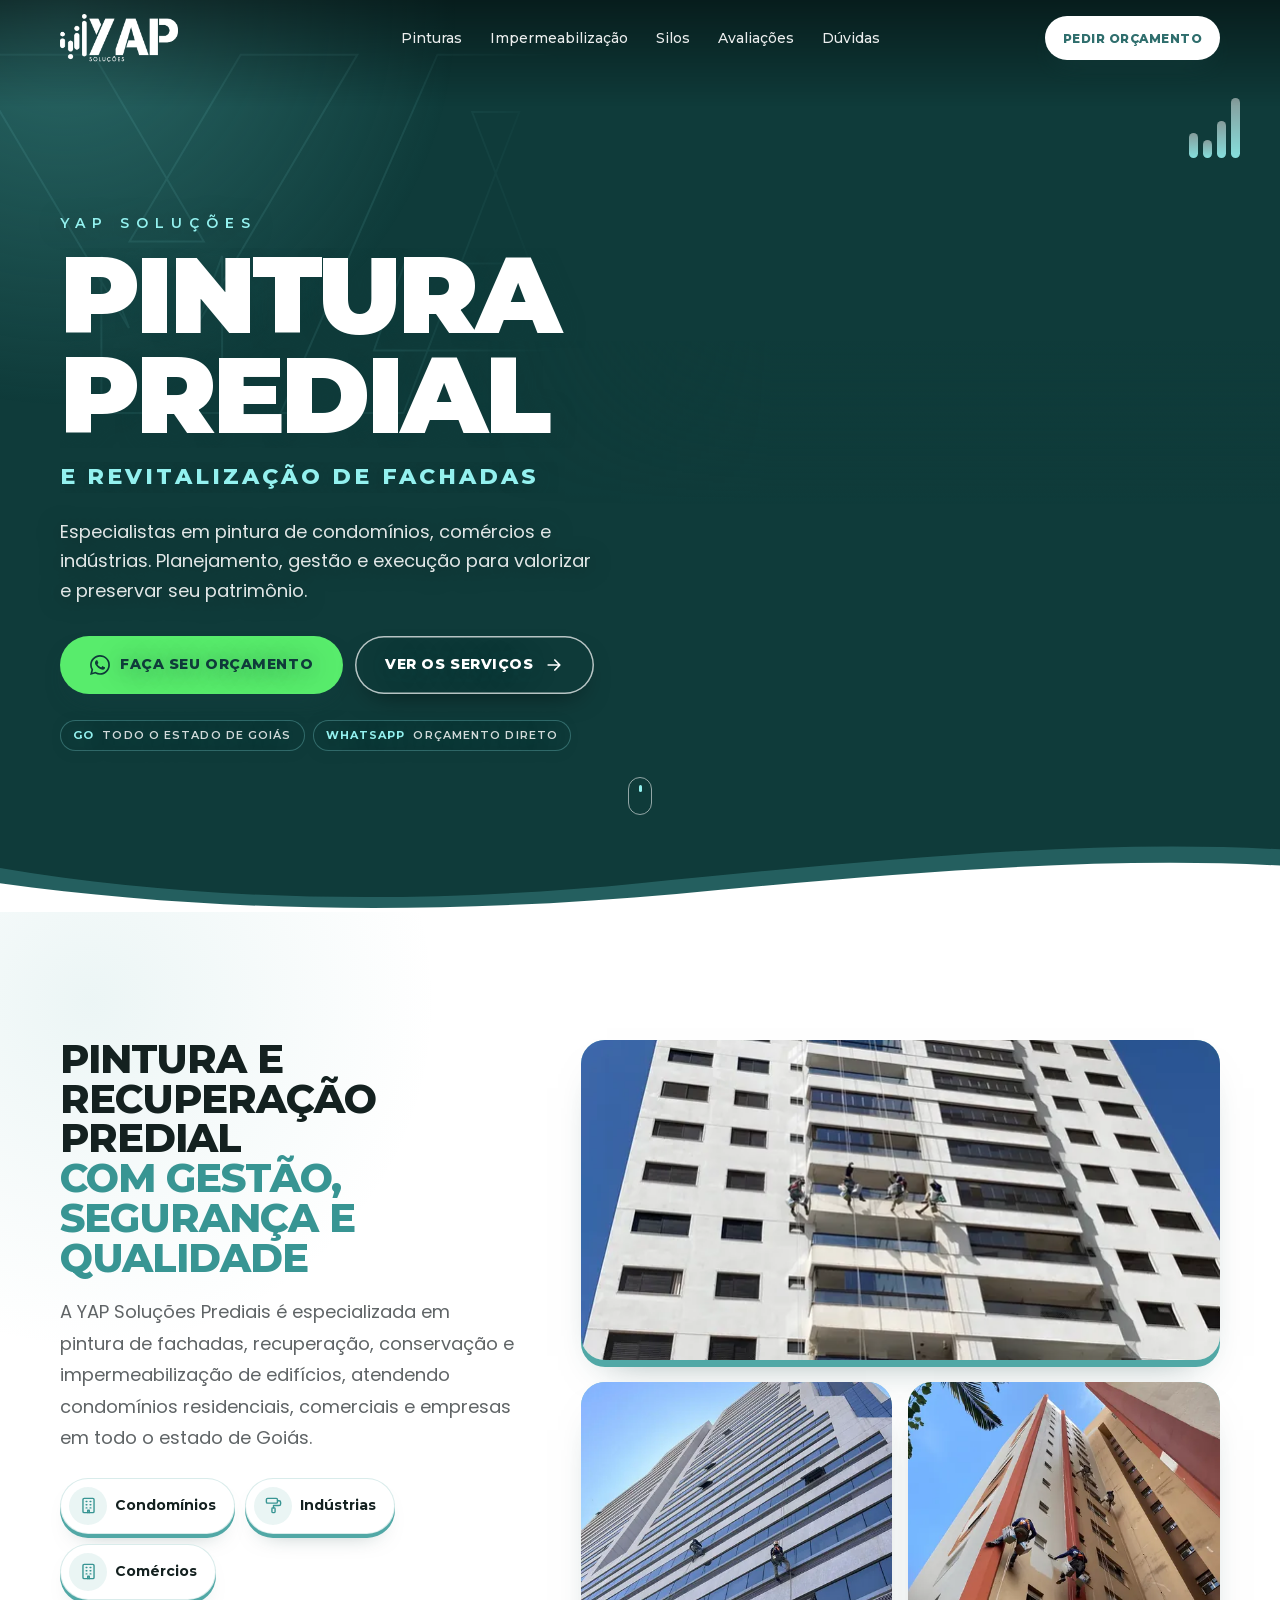
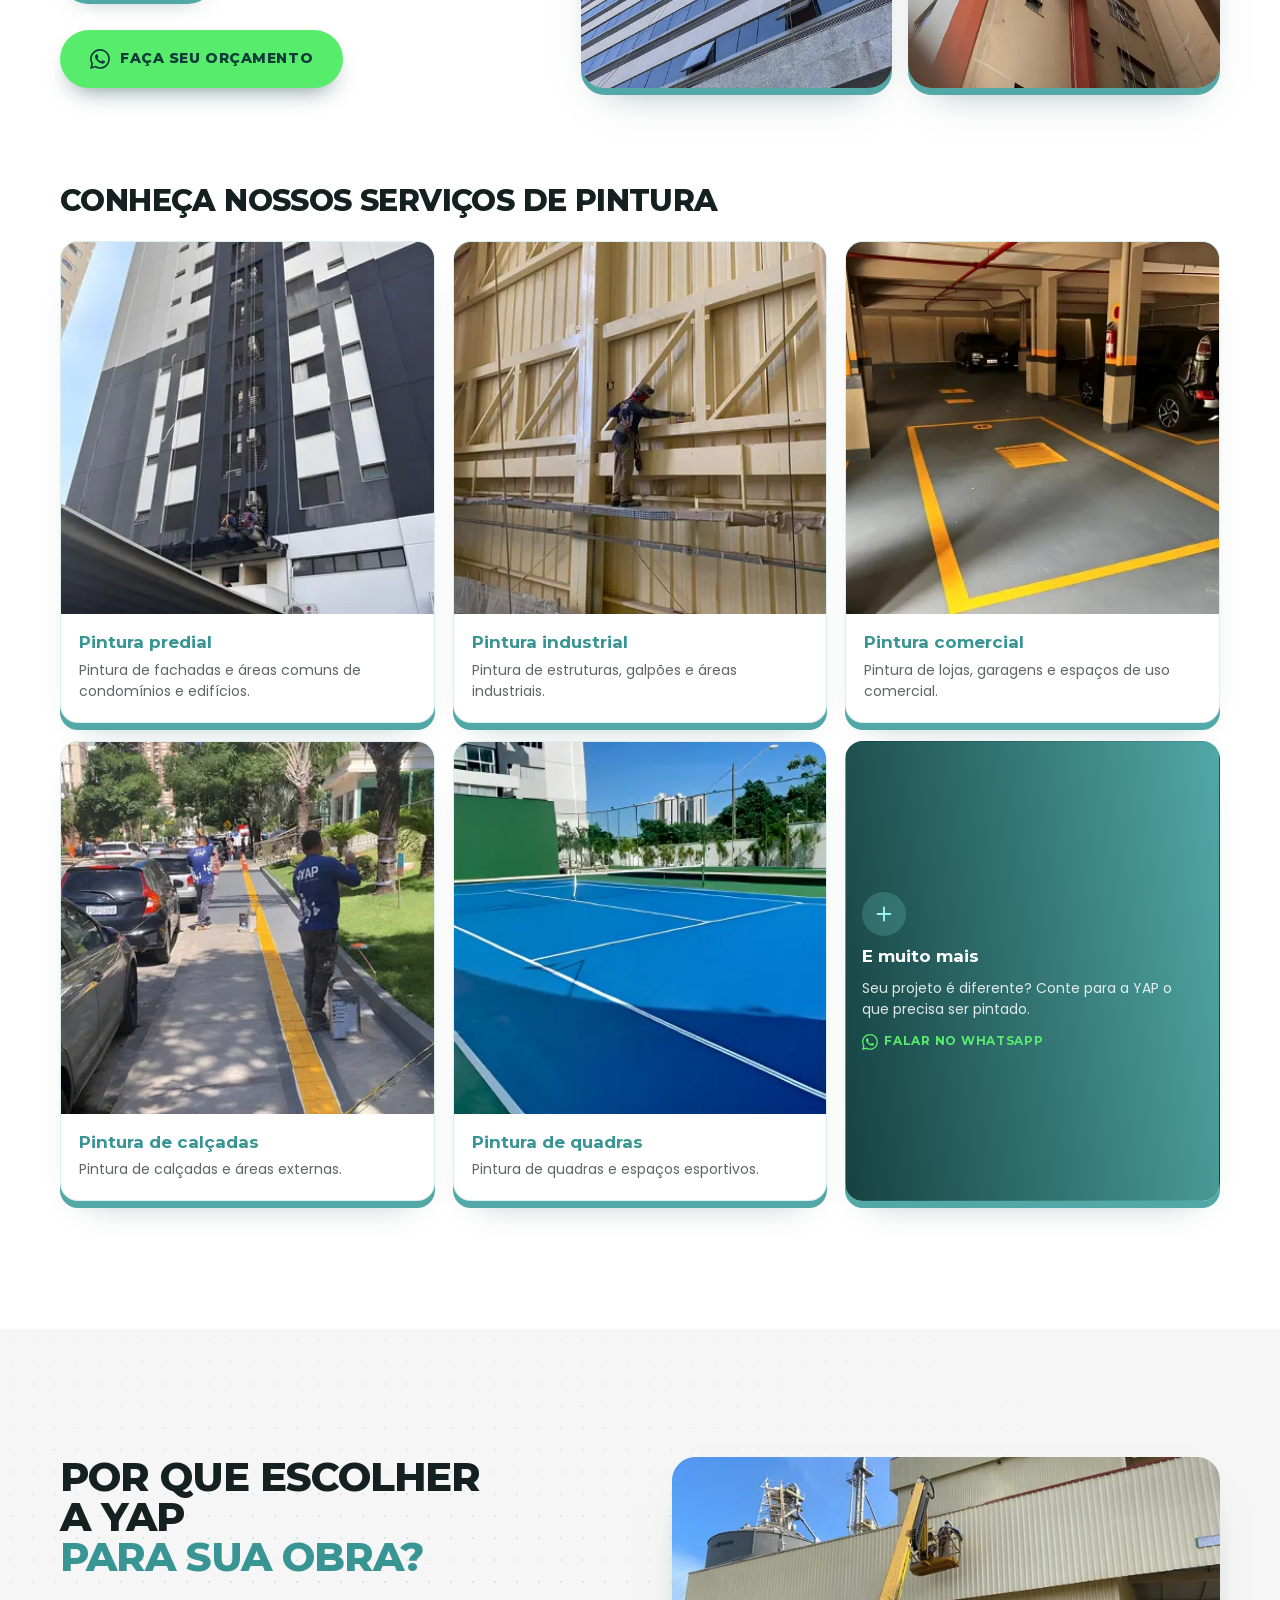
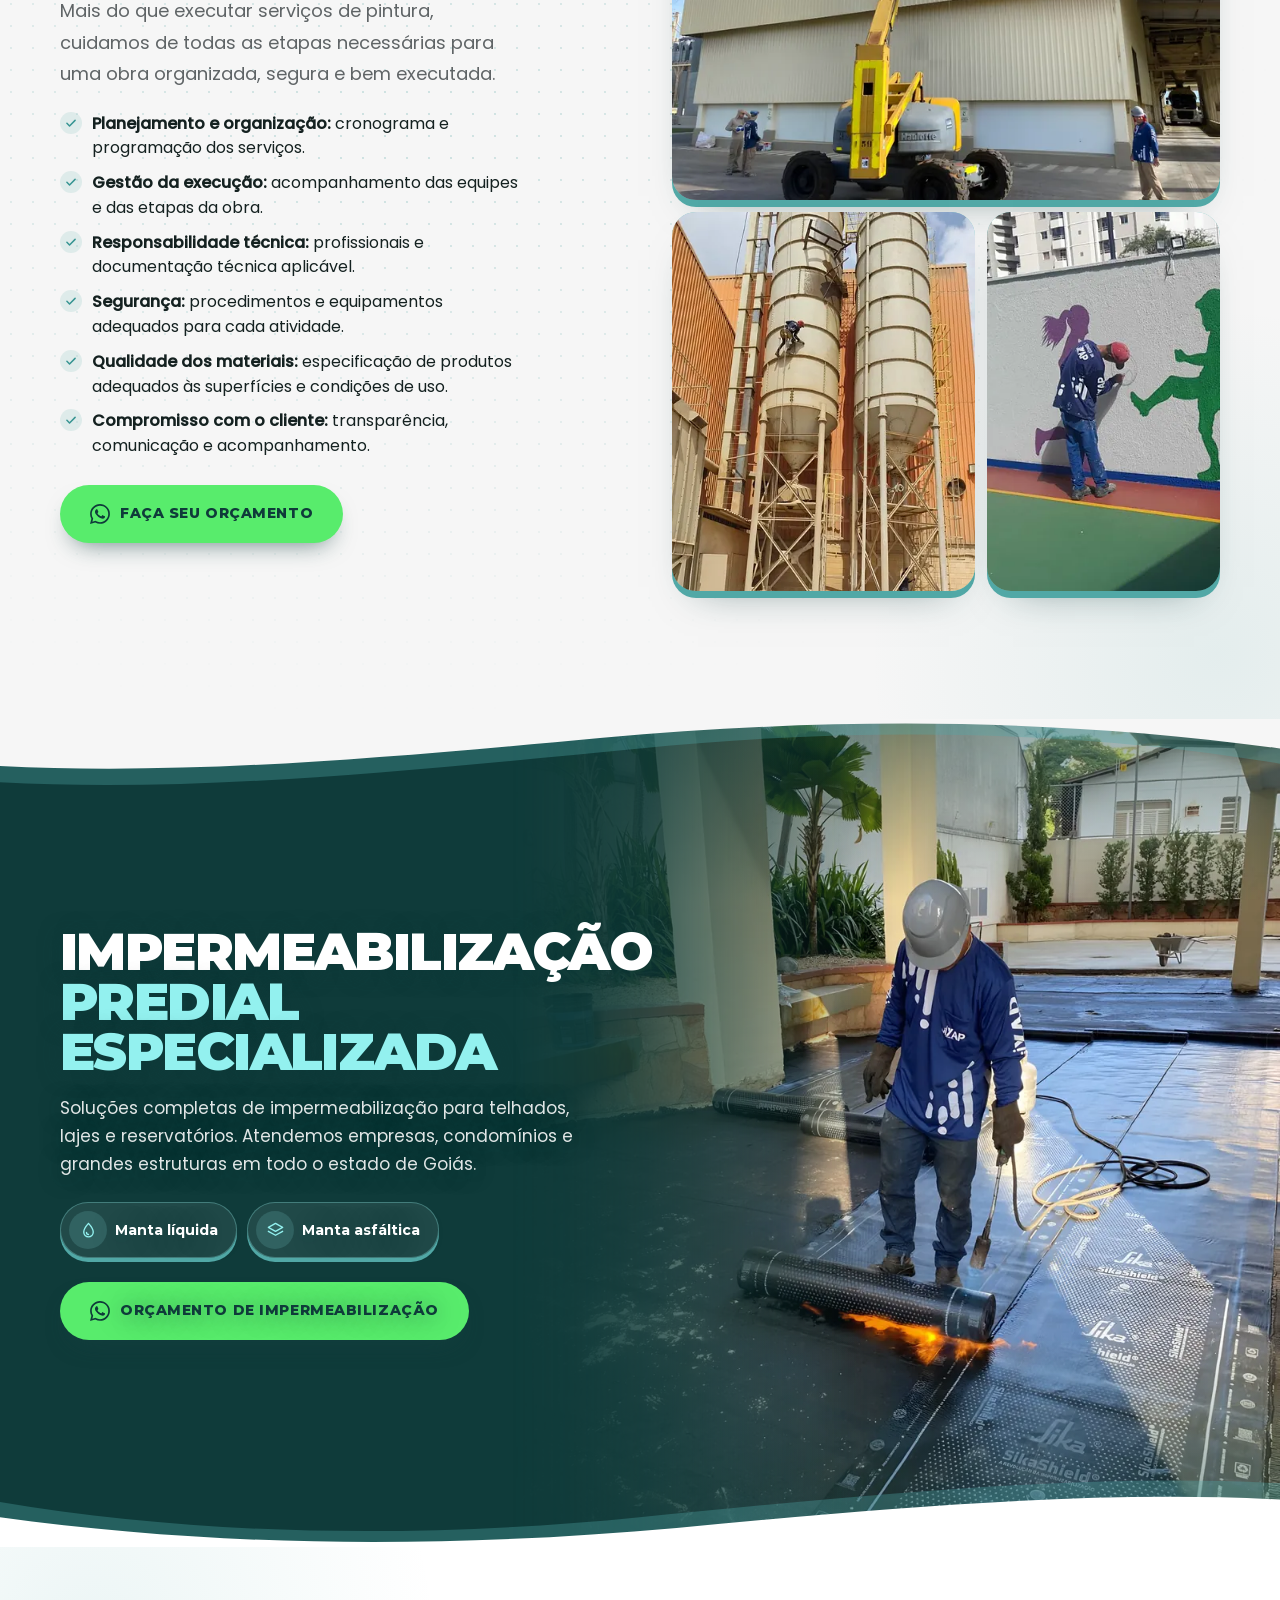
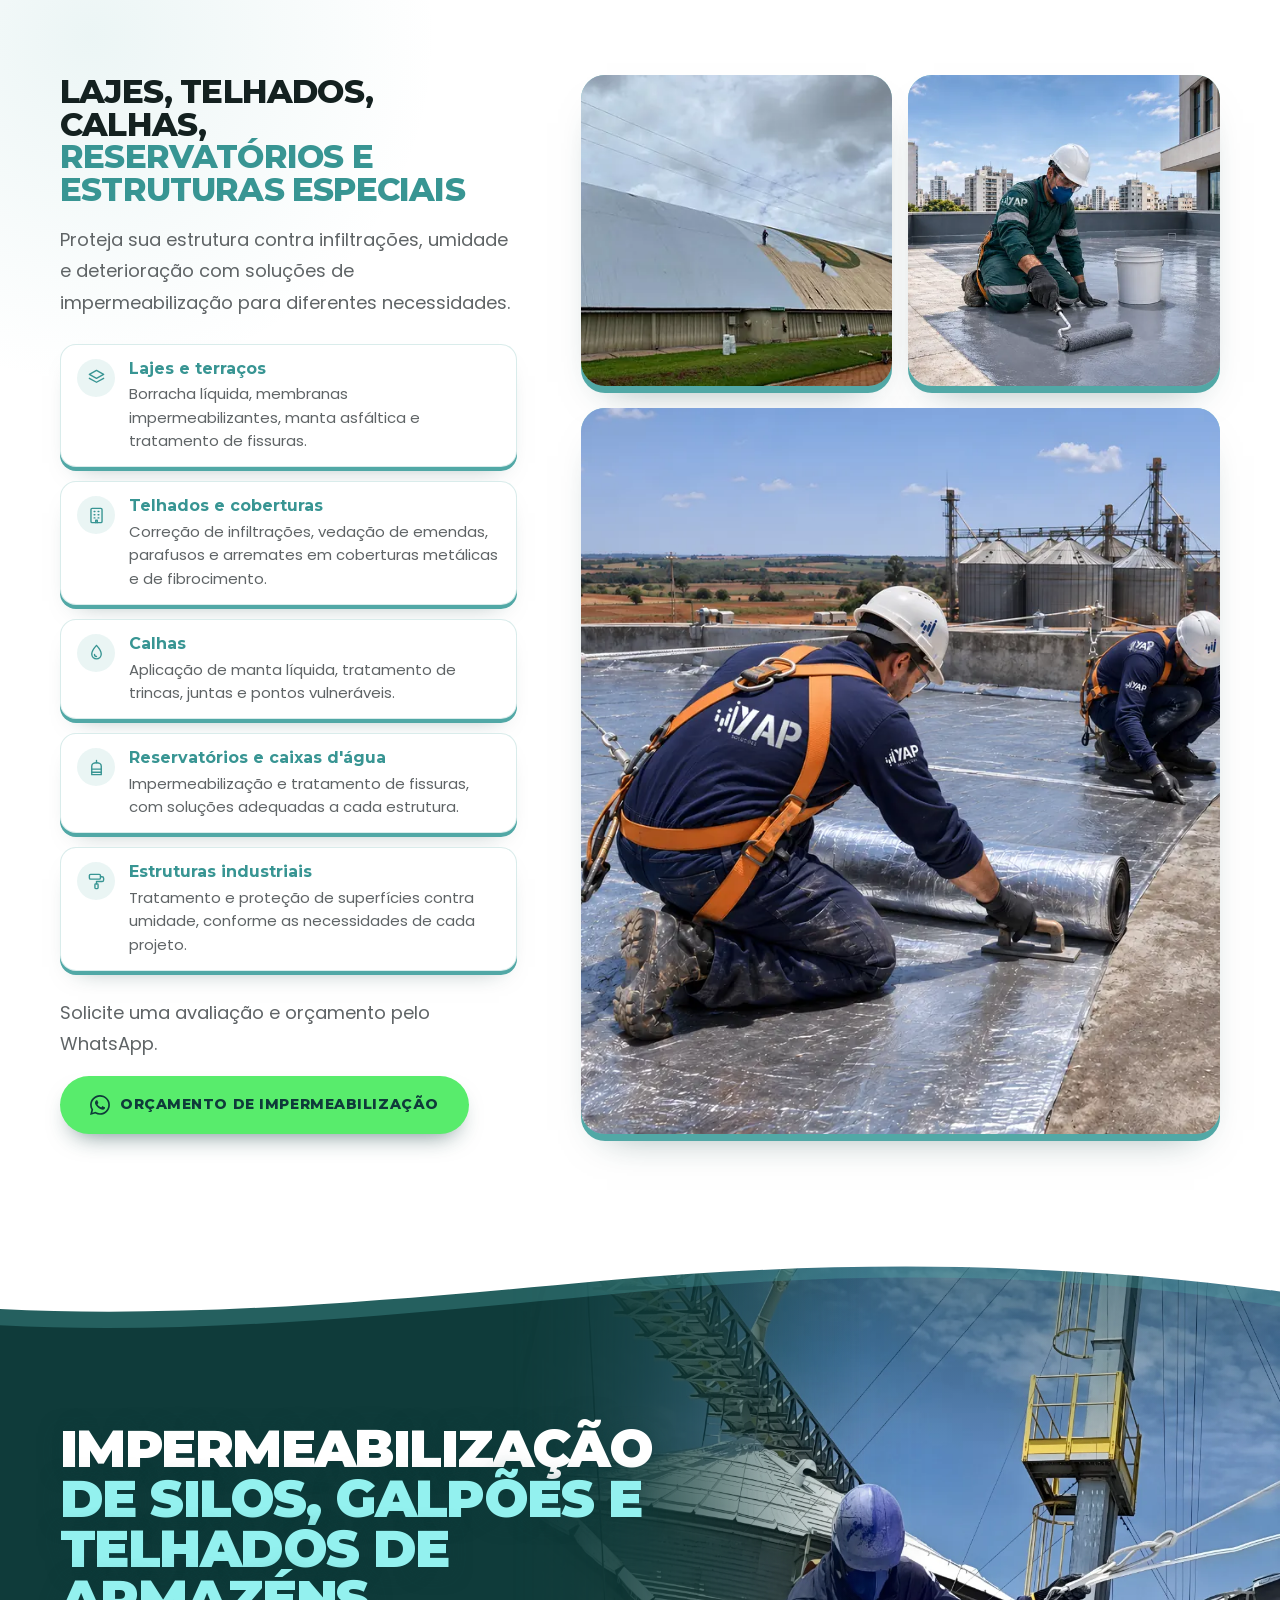
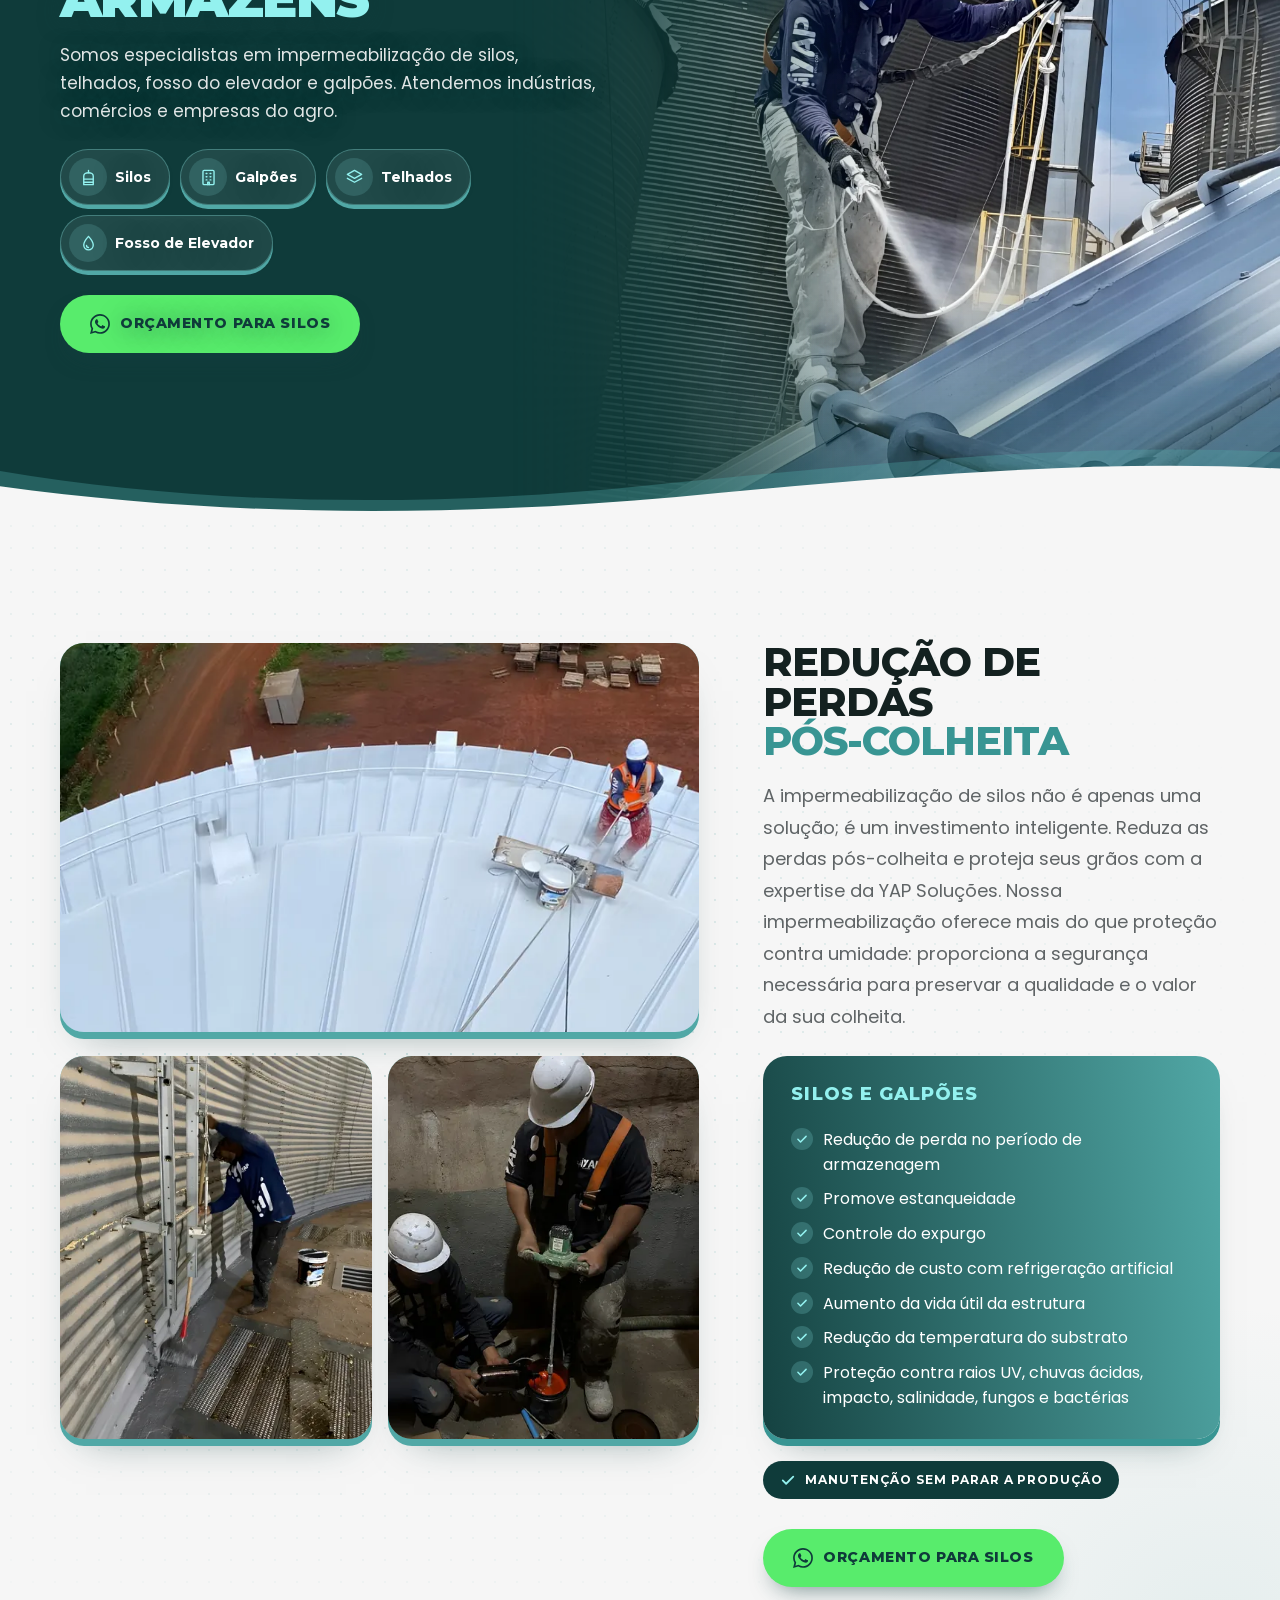
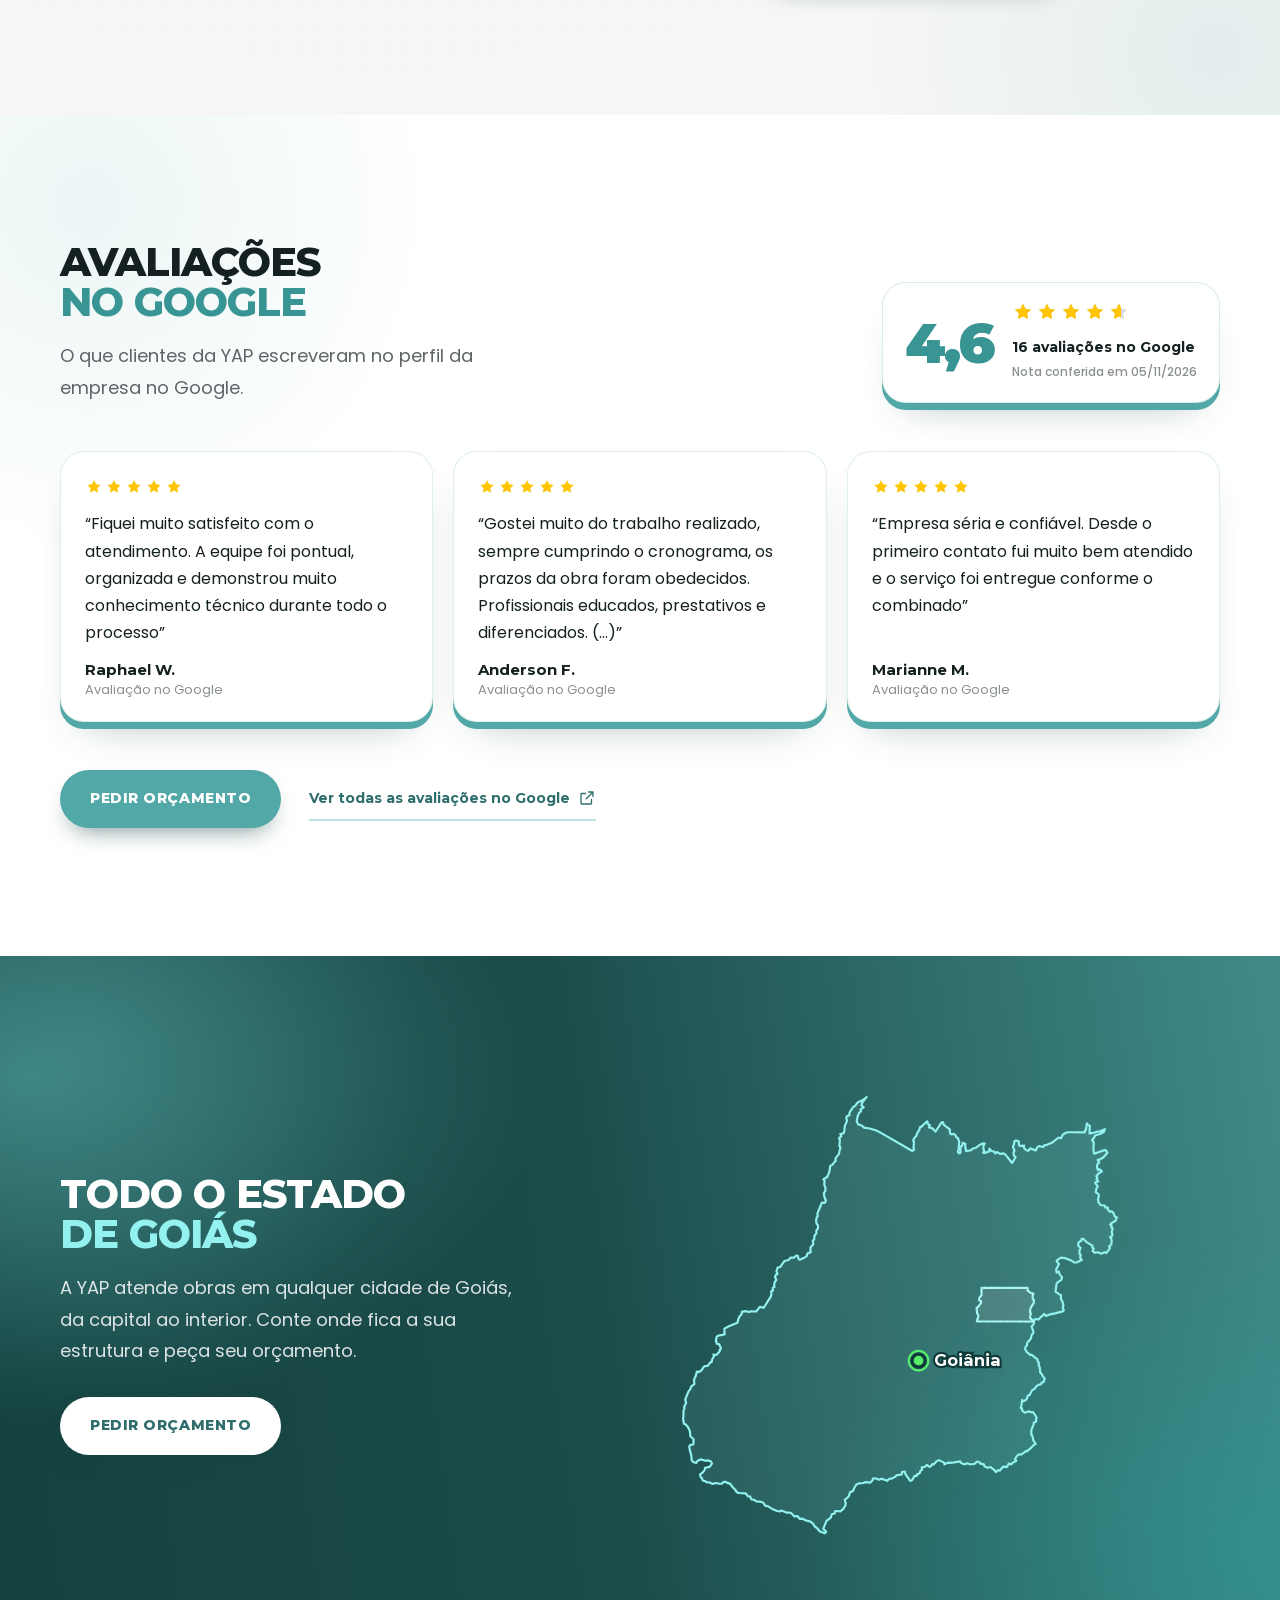
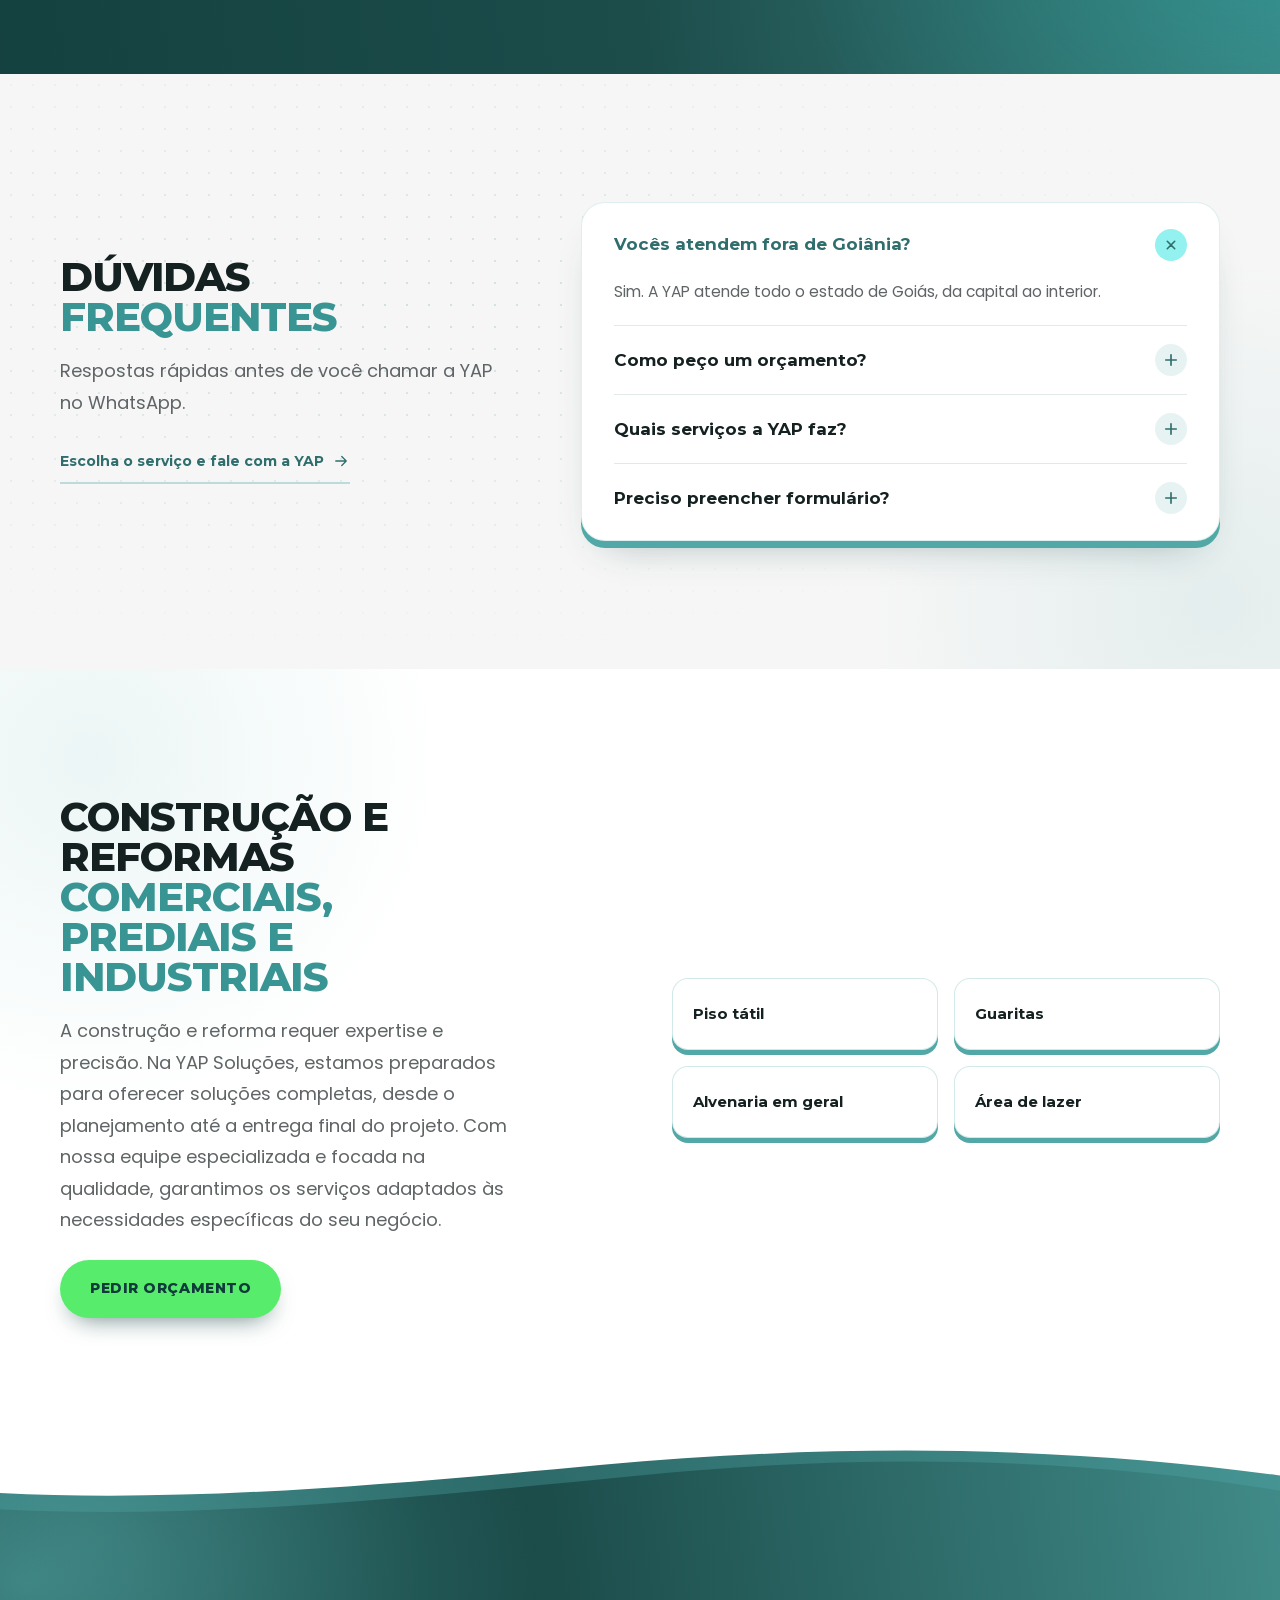
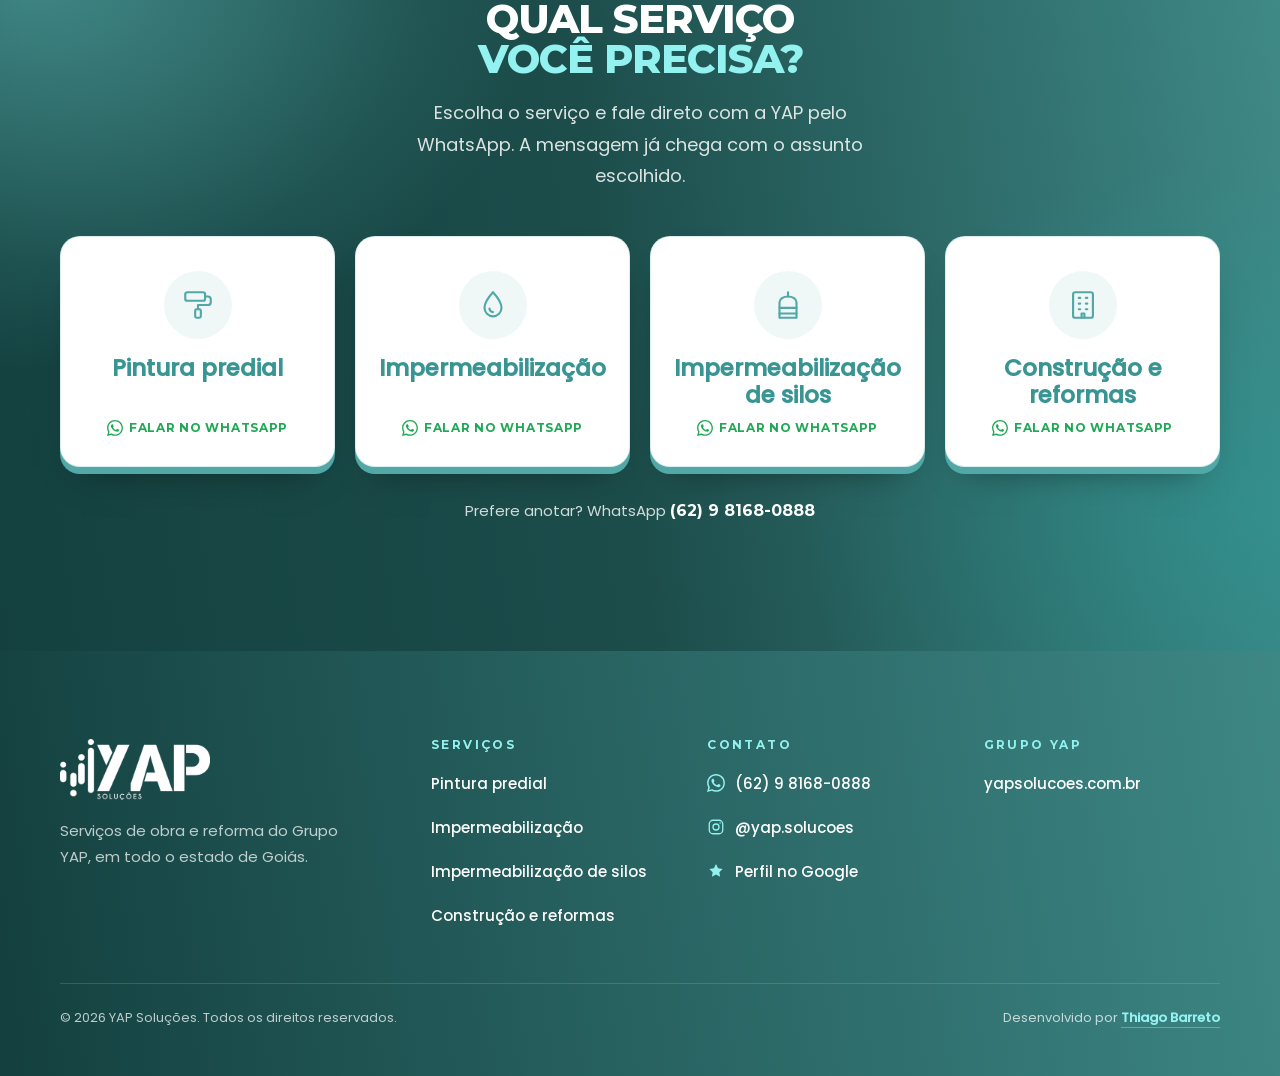
==== commit f3584a8f: "LP YAP: reservatório com a imagem da equipe aplicando manta aluminizada Substitui o quadro de vídeo " ====
--- a/index.html
+++ b/index.html
@@ -327,8 +327,8 @@
         </figure>
         <figure class="ph ph-wide rv" data-d="3">
             <picture>
-              <source type="image/webp" srcset="assets/img/impermeabilizacao/reservatorio-rapel-pintura-hq-480.webp 480w, assets/img/impermeabilizacao/reservatorio-rapel-pintura-hq-800.webp 800w, assets/img/impermeabilizacao/reservatorio-rapel-pintura-hq-1280.webp 1280w" sizes="(min-width: 1024px) 640px, 100vw">
-              <img src="assets/img/impermeabilizacao/reservatorio-rapel-pintura-hq-480.jpg" srcset="assets/img/impermeabilizacao/reservatorio-rapel-pintura-hq-480.jpg 480w, assets/img/impermeabilizacao/reservatorio-rapel-pintura-hq-800.jpg 800w, assets/img/impermeabilizacao/reservatorio-rapel-pintura-hq-1280.jpg 1280w" sizes="(min-width: 1024px) 640px, 100vw" width="480" height="737" loading="lazy" decoding="async" style="object-position:50% 40%" alt="Profissional da YAP em rapel na pintura e impermeabilização de um reservatório">
+              <source type="image/webp" srcset="assets/img/impermeabilizacao/reservatorio-manta-aluminizada-hq-720.webp 720w, assets/img/impermeabilizacao/reservatorio-manta-aluminizada-hq-1280.webp 1280w, assets/img/impermeabilizacao/reservatorio-manta-aluminizada-hq-2200.webp 2200w" sizes="(min-width: 1024px) 1090px, 100vw">
+              <img src="assets/img/impermeabilizacao/reservatorio-manta-aluminizada-hq-720.jpg" srcset="assets/img/impermeabilizacao/reservatorio-manta-aluminizada-hq-720.jpg 720w, assets/img/impermeabilizacao/reservatorio-manta-aluminizada-hq-1280.jpg 1280w, assets/img/impermeabilizacao/reservatorio-manta-aluminizada-hq-2200.jpg 2200w" sizes="(min-width: 1024px) 1090px, 100vw" width="720" height="480" loading="lazy" decoding="async" style="object-position:34% 50%" alt="Profissionais da YAP aplicando manta aluminizada na cobertura de um reservatório">
             </picture>
         </figure>
       </div>
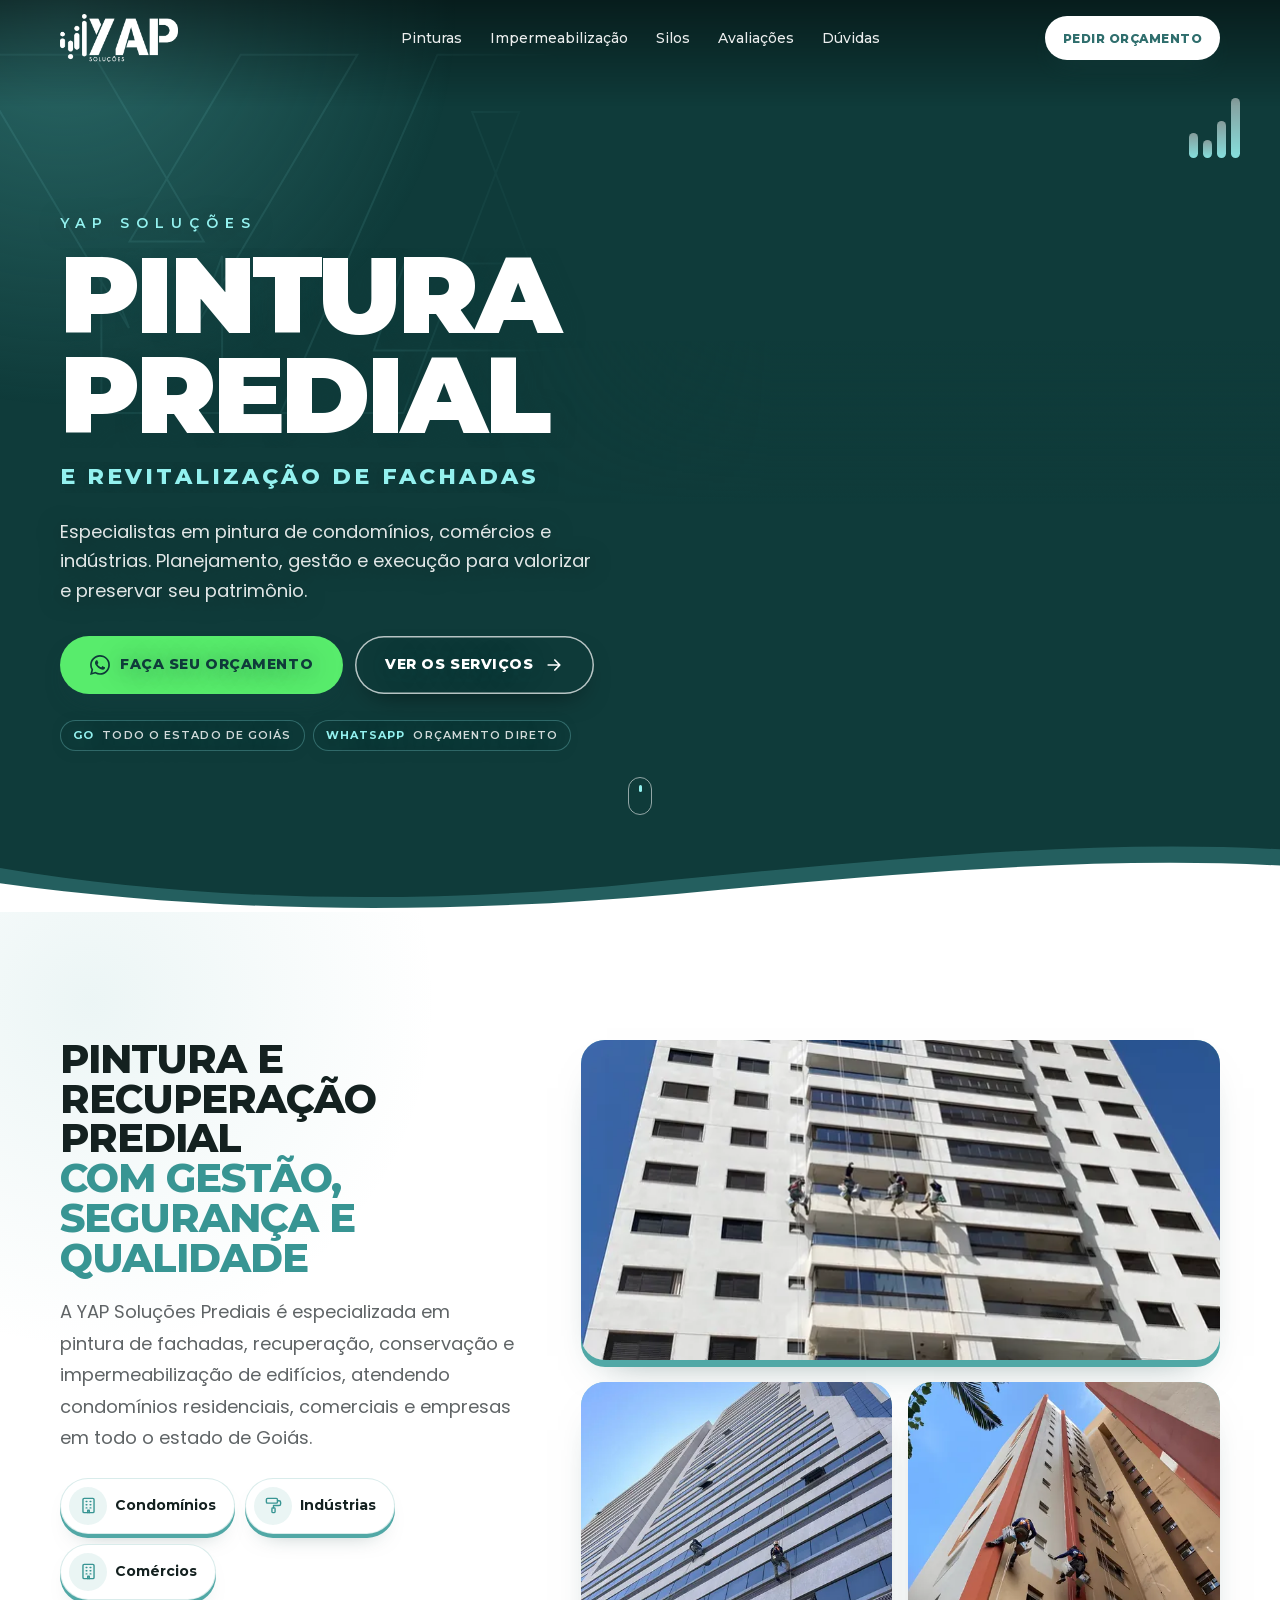
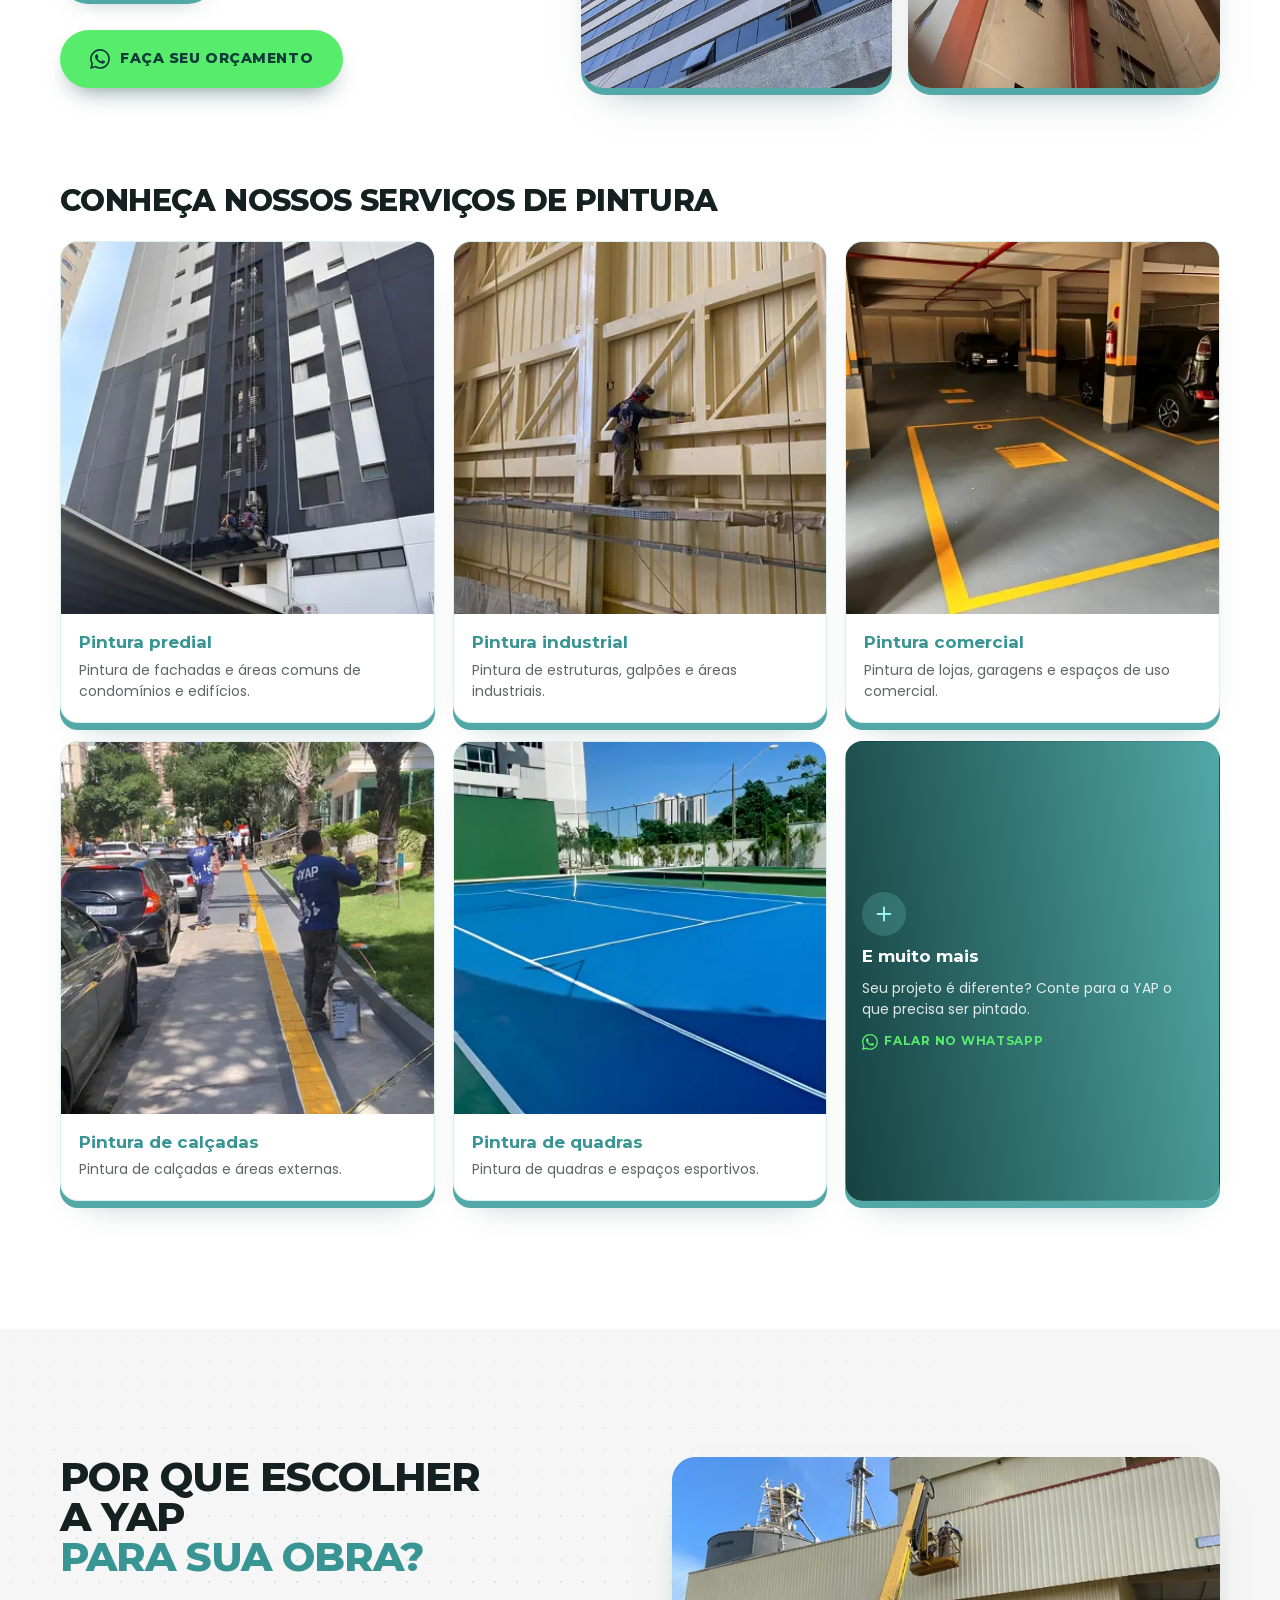
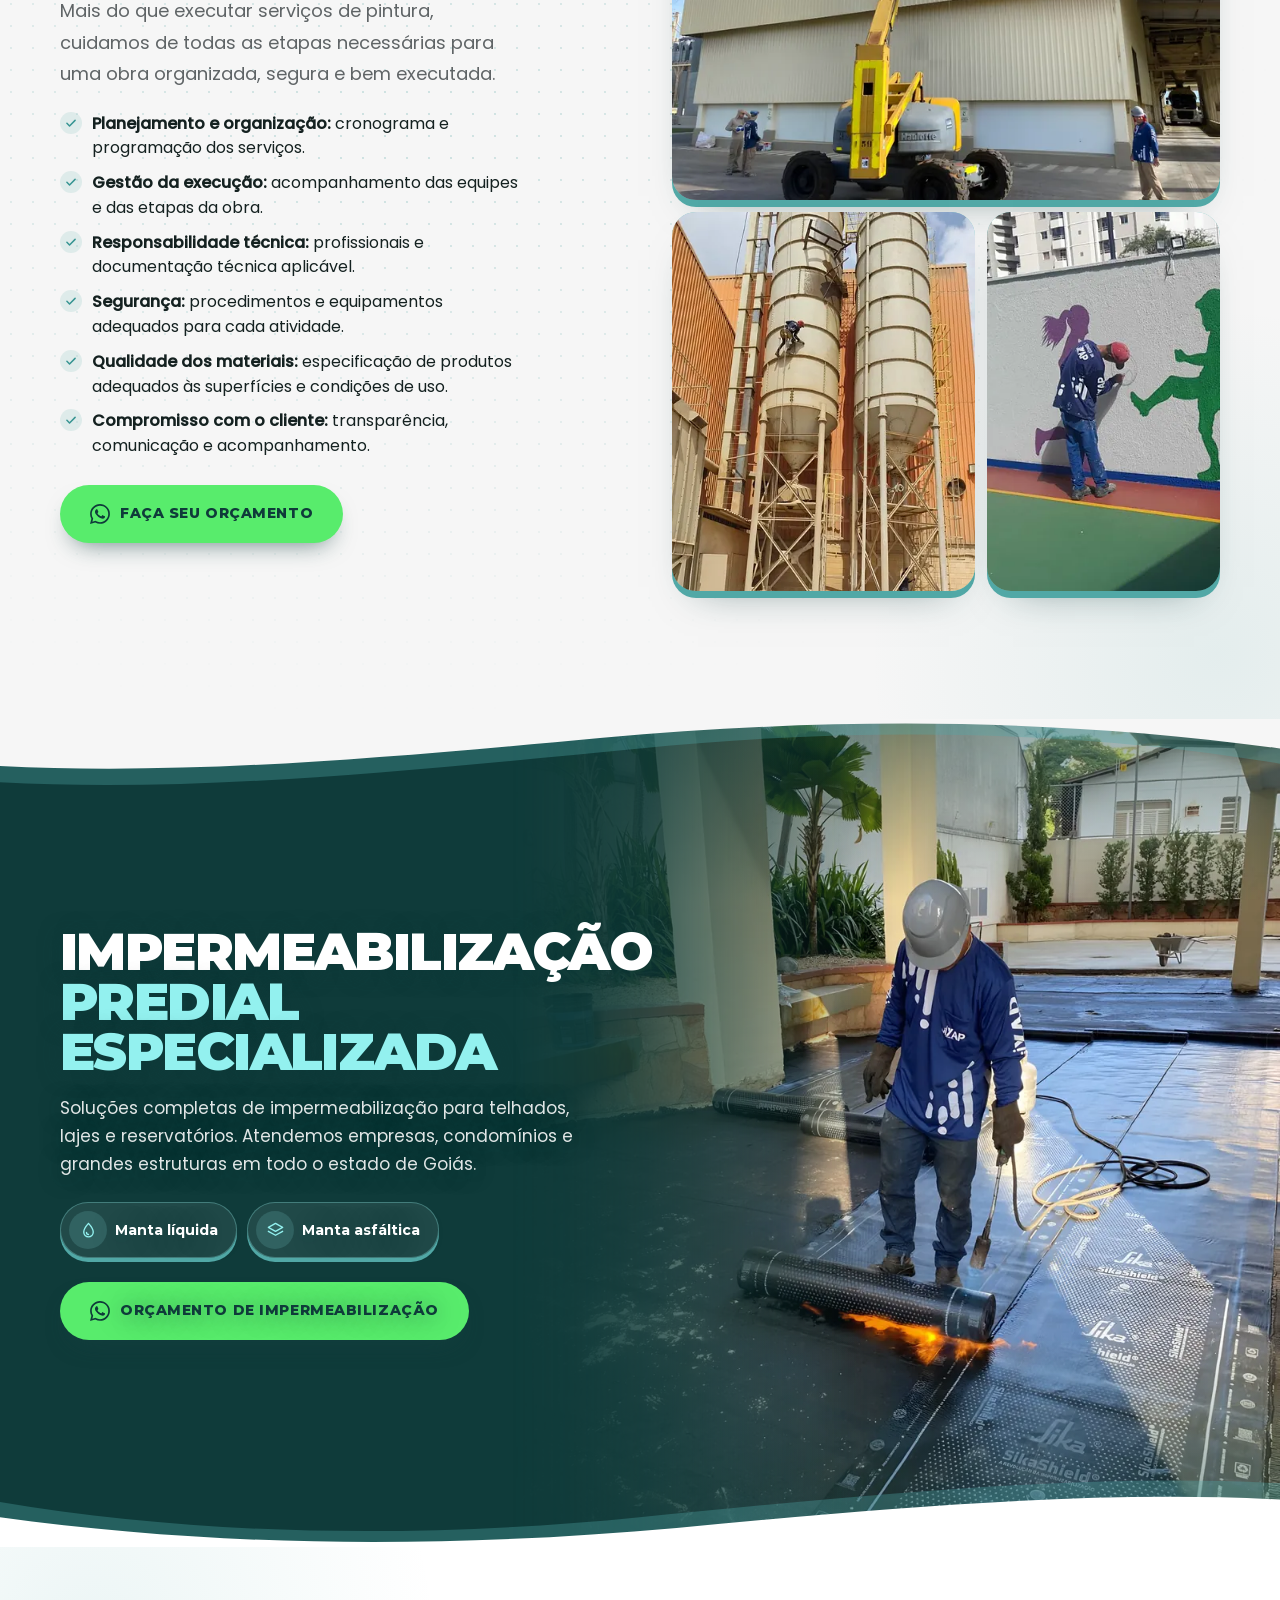
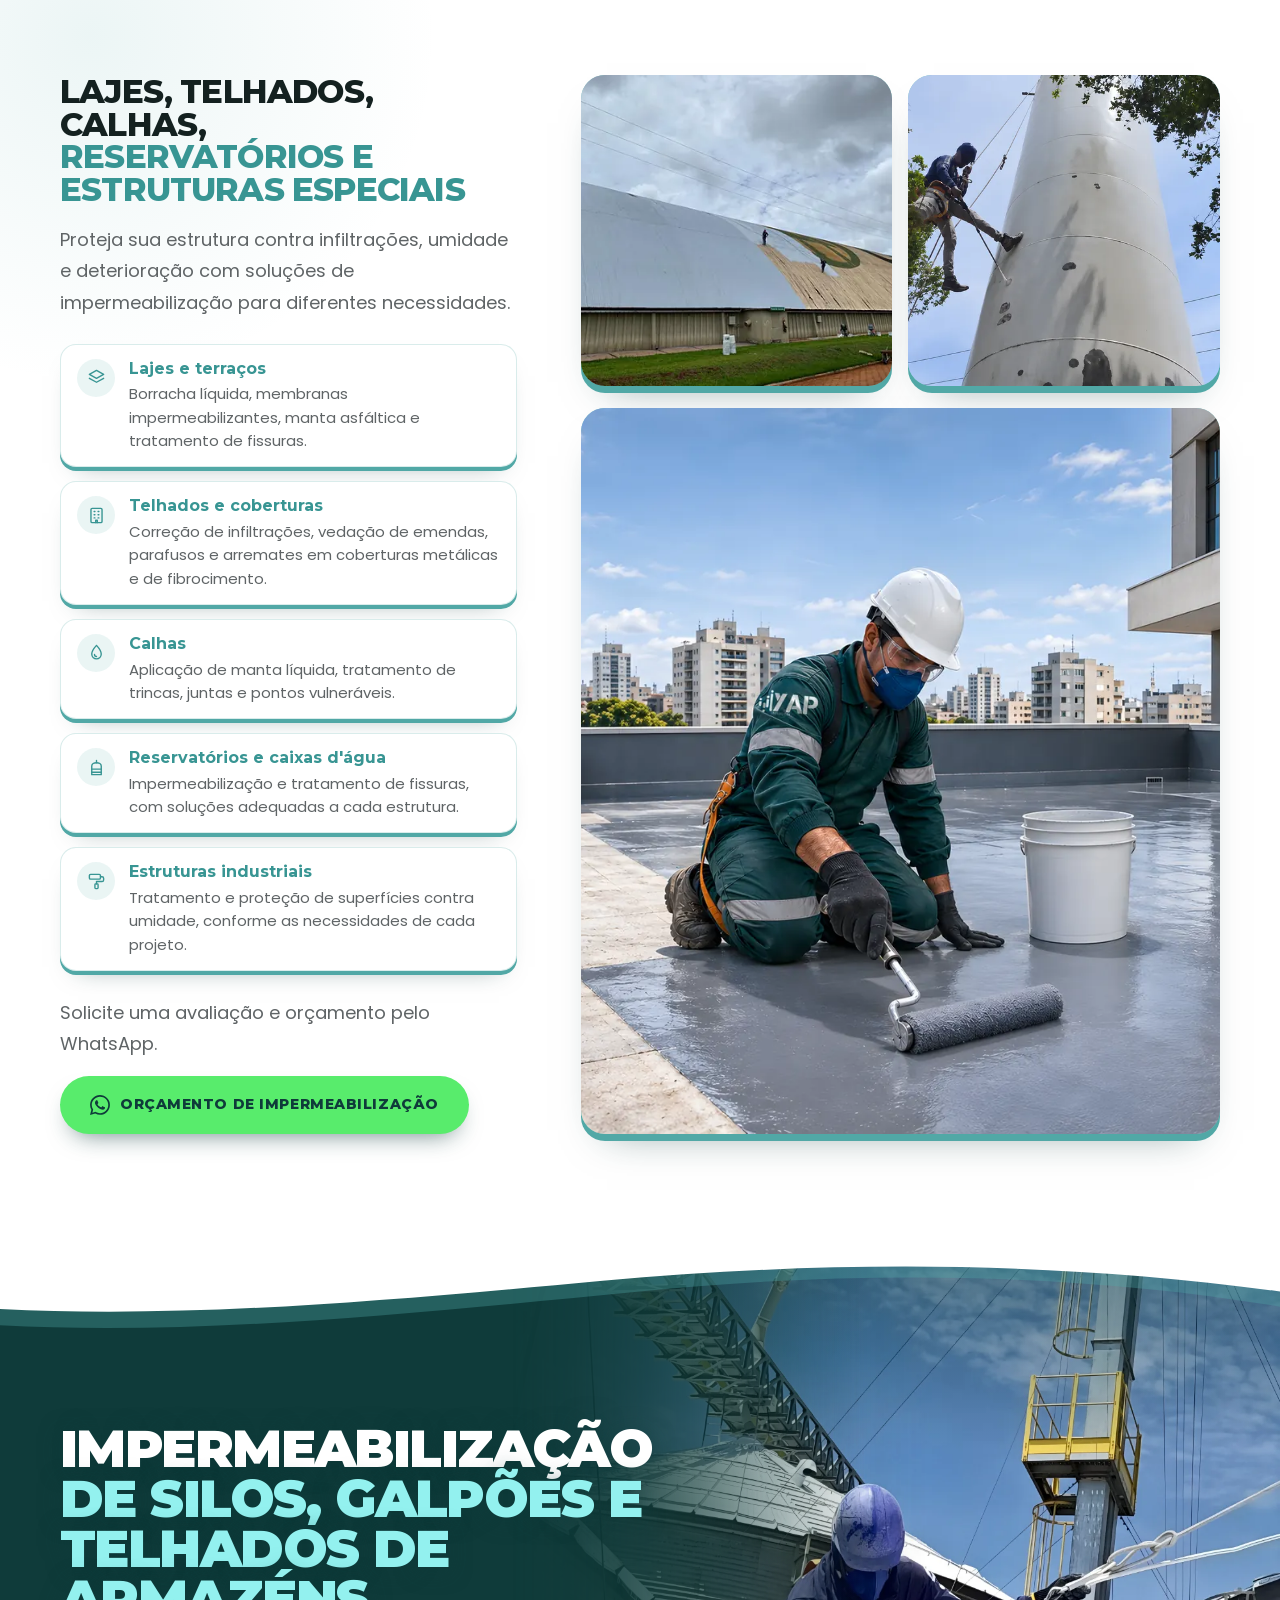
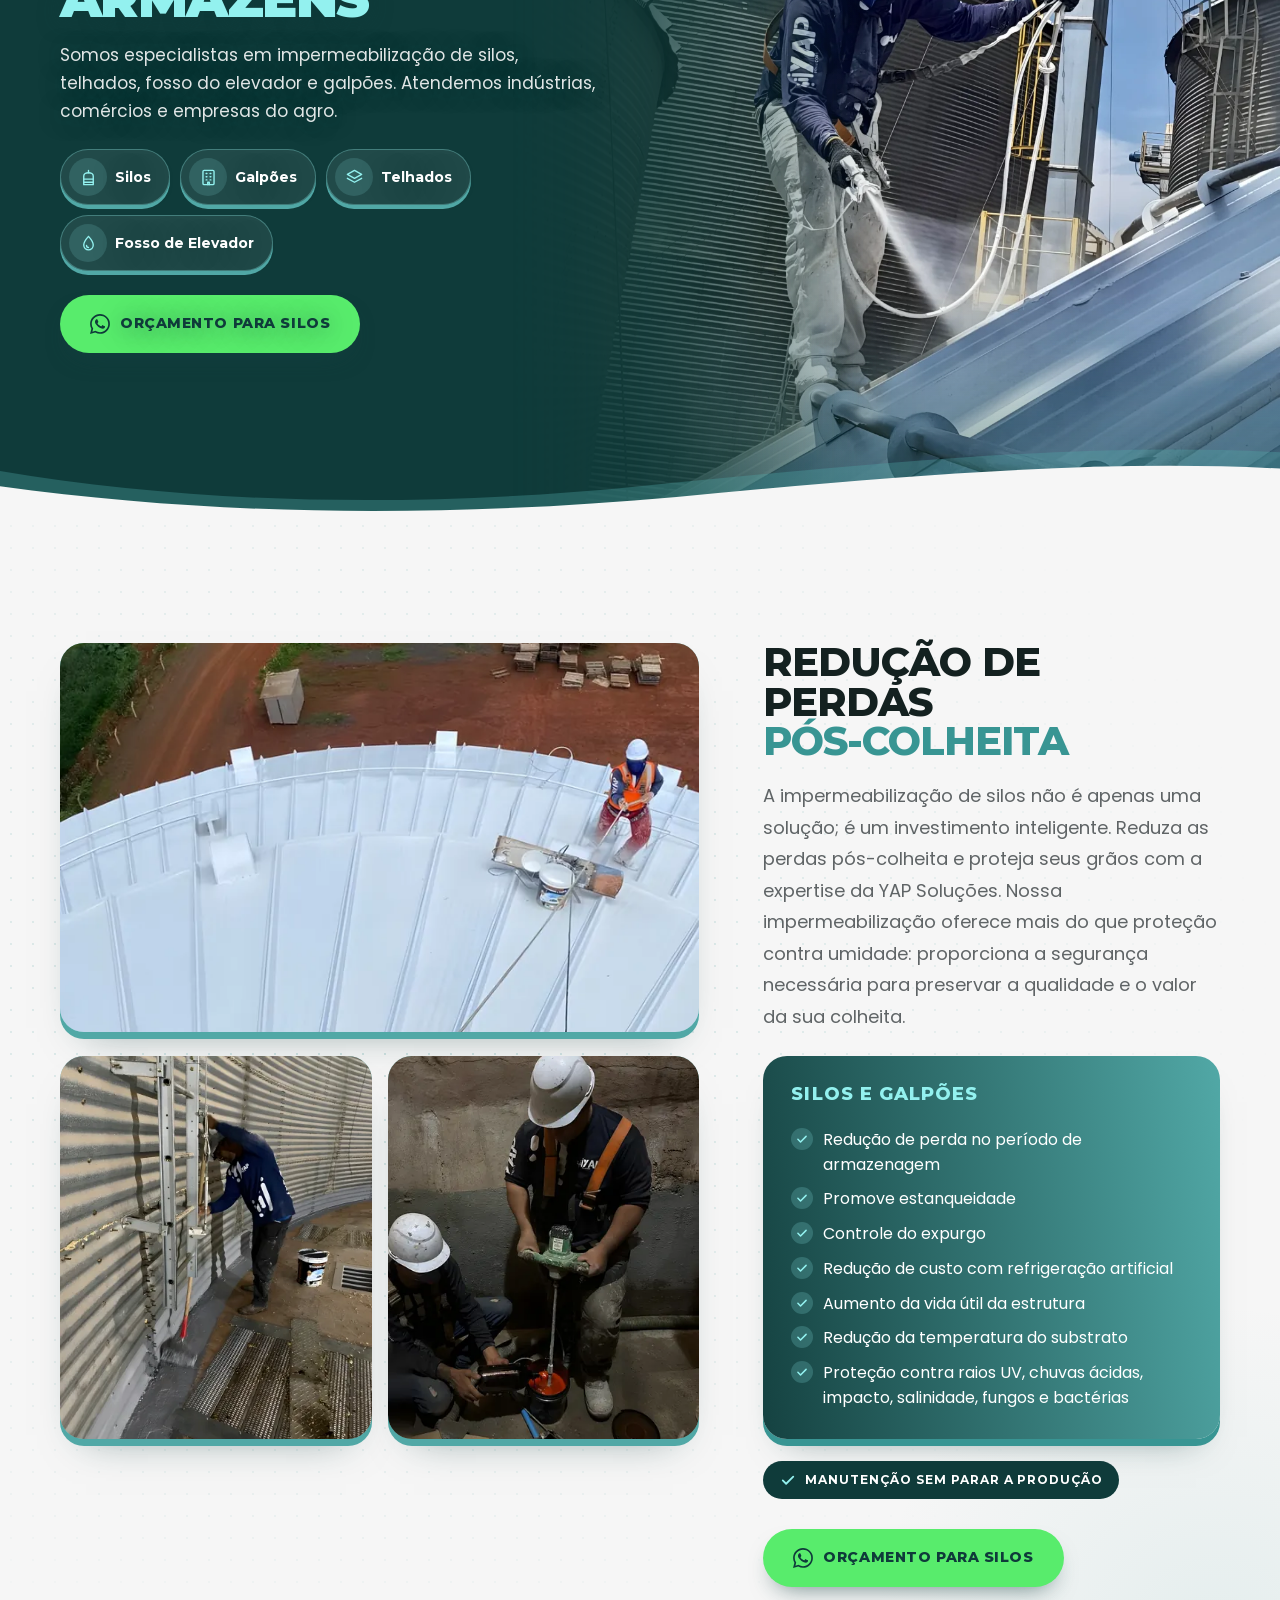
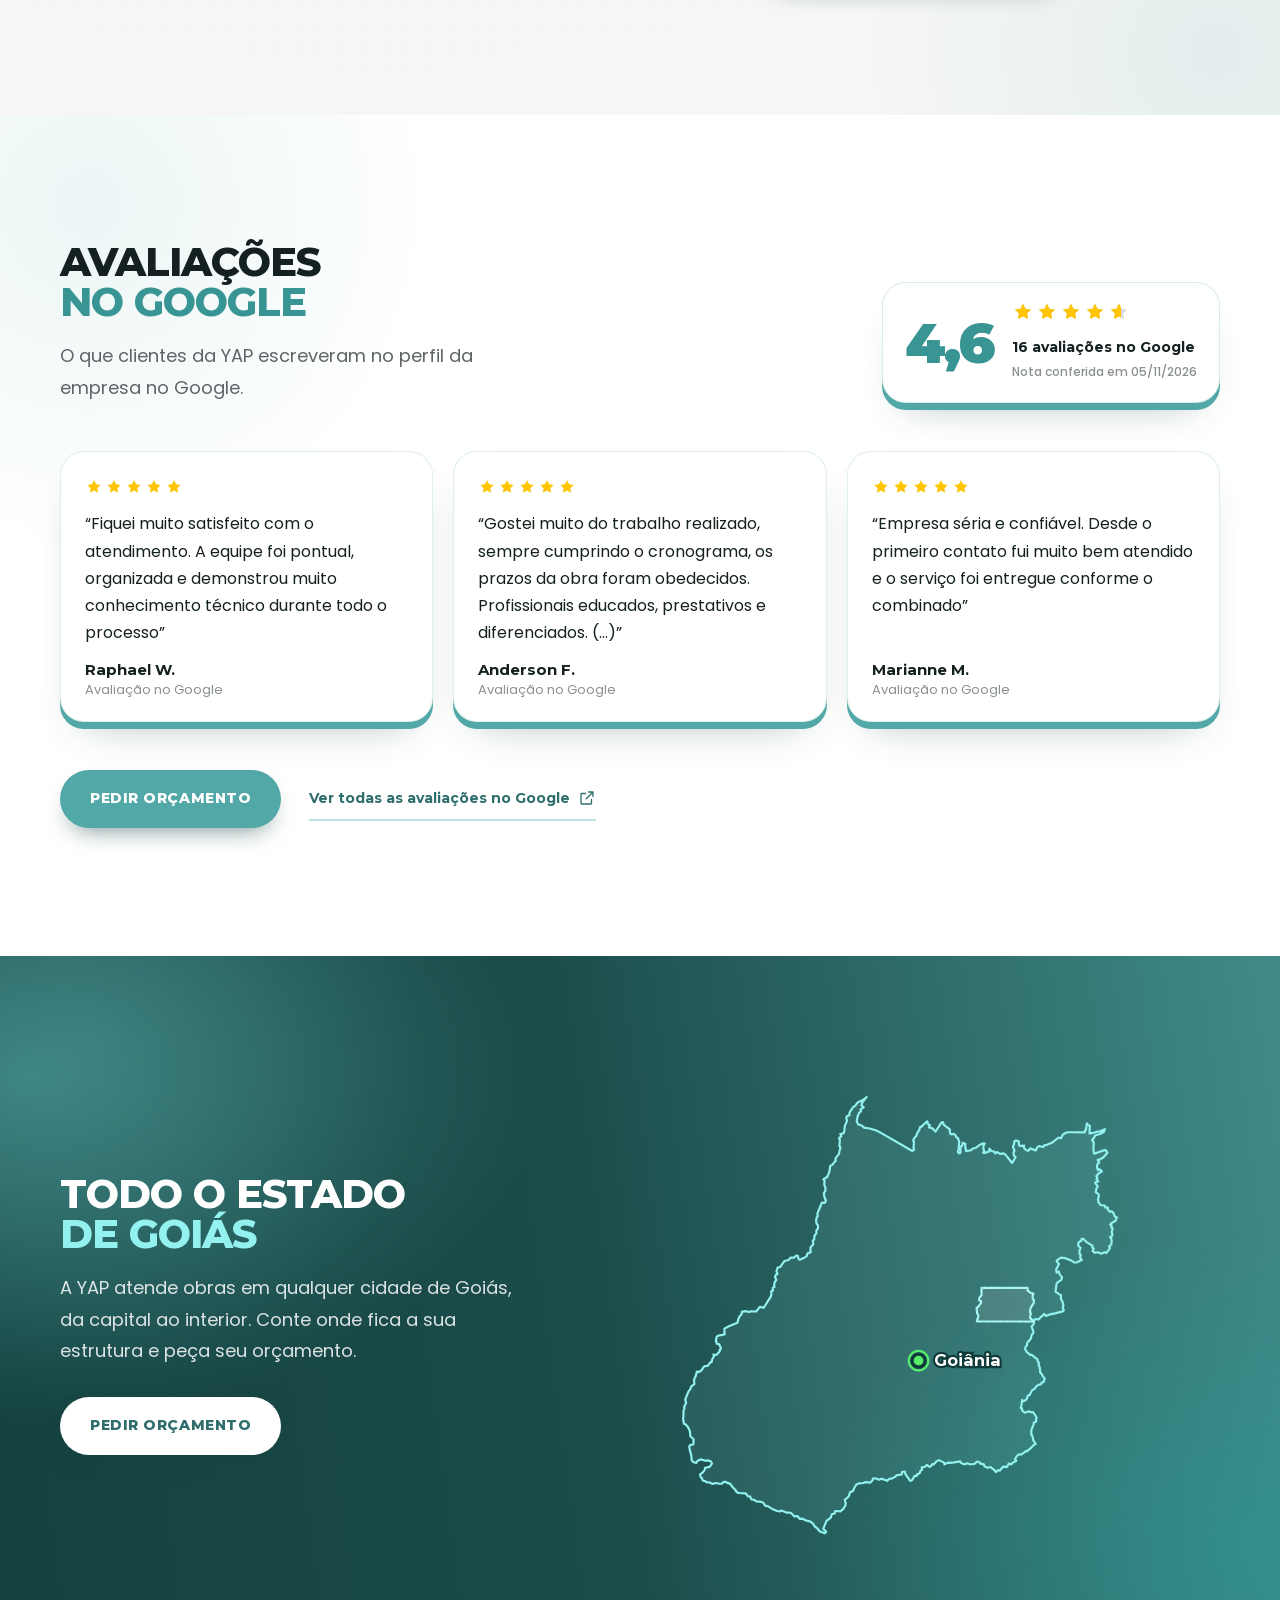
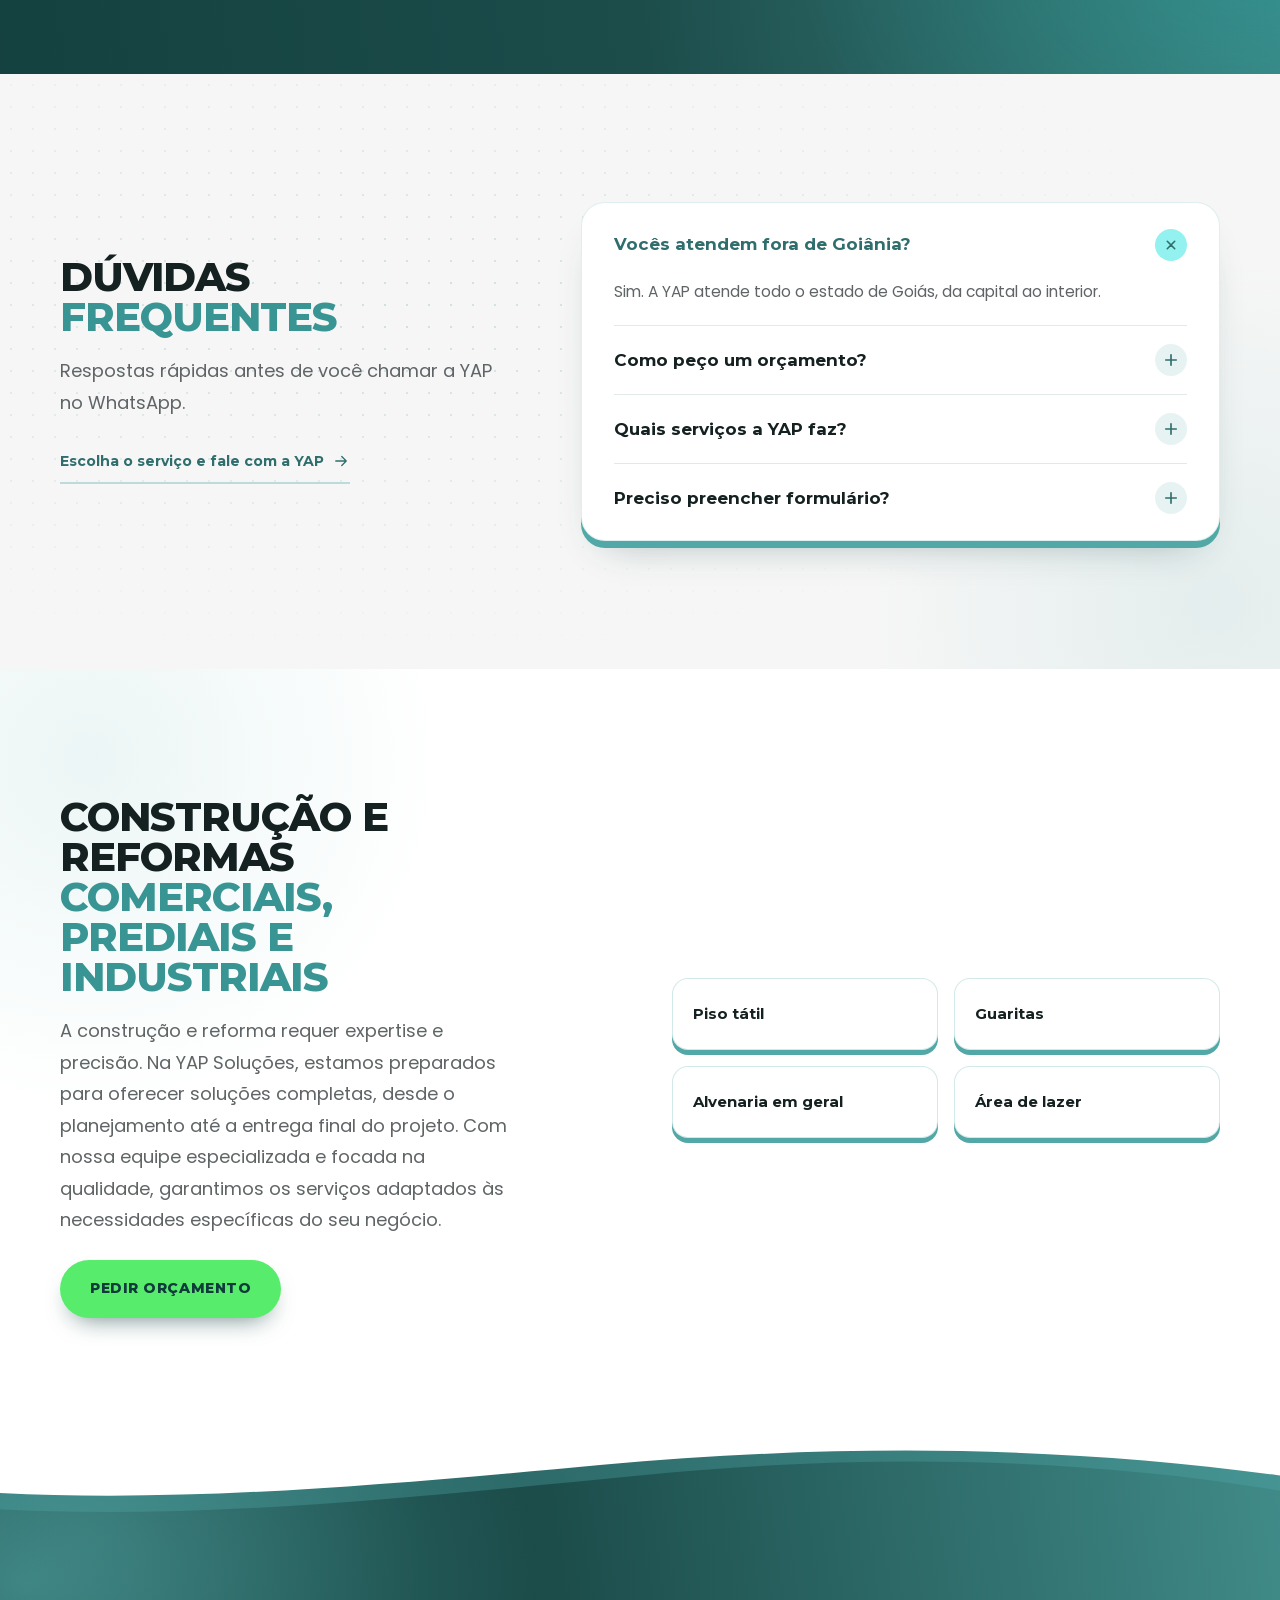
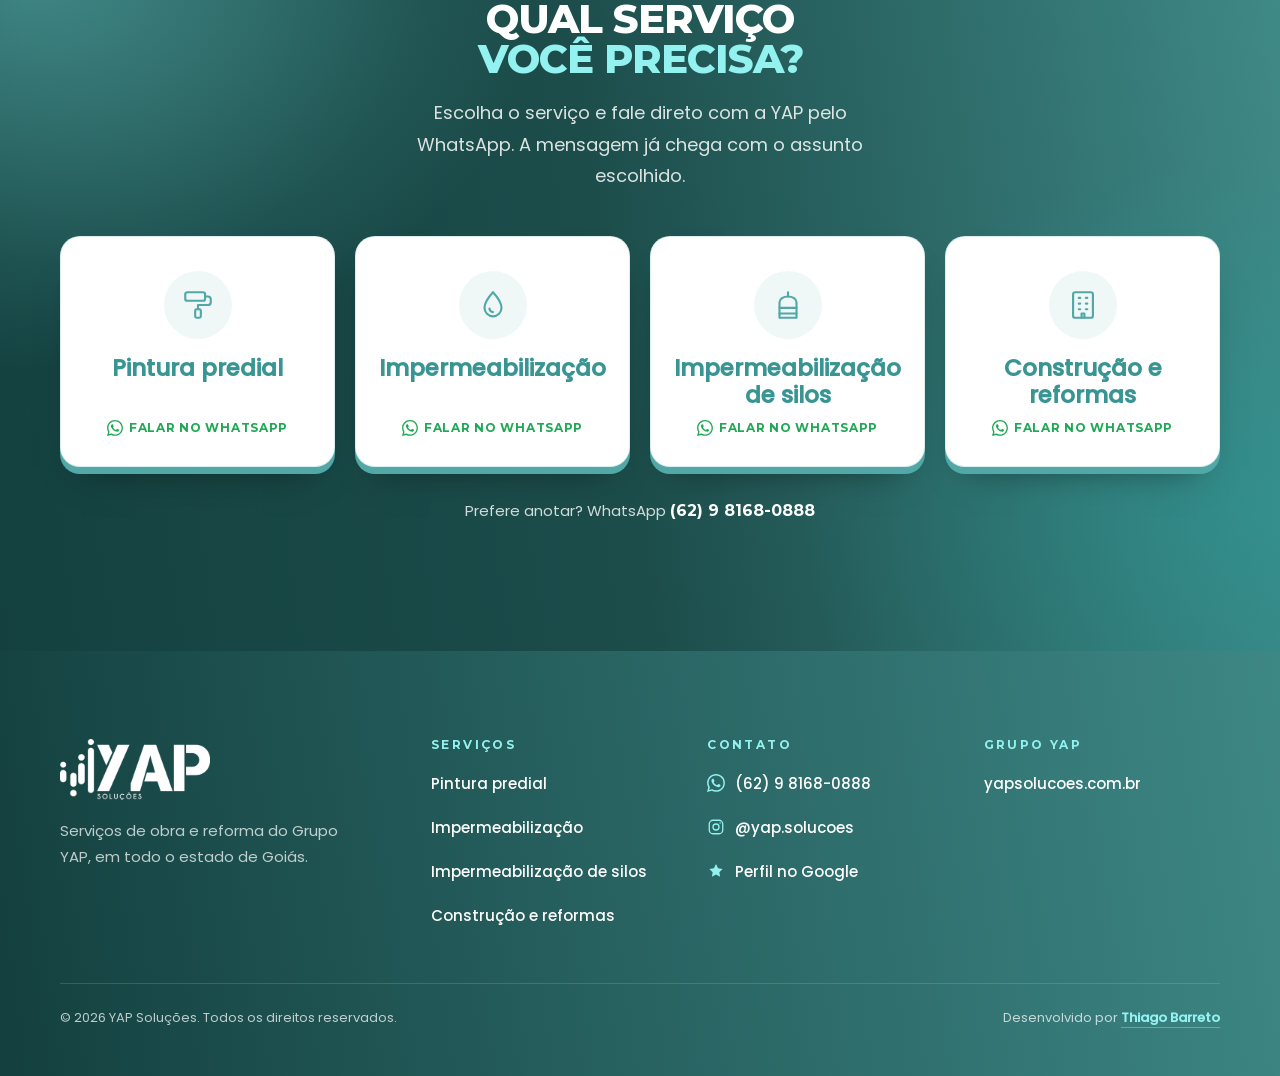
==== commit 6ac405c4: "LP YAP: caixa d'água restaurada pelo Codex no quadrado e terraço com logo em destaque Seção de lajes" ====
--- a/index.html
+++ b/index.html
@@ -321,14 +321,14 @@
         </figure>
         <figure class="ph rv" data-d="2">
             <picture>
-              <source type="image/webp" srcset="assets/img/impermeabilizacao/terraco-impermeabilizacao-rolo-480.webp 480w, assets/img/impermeabilizacao/terraco-impermeabilizacao-rolo-768.webp 768w" sizes="(min-width: 1024px) 320px, 50vw">
-              <img src="assets/img/impermeabilizacao/terraco-impermeabilizacao-rolo-480.jpg" srcset="assets/img/impermeabilizacao/terraco-impermeabilizacao-rolo-480.jpg 480w, assets/img/impermeabilizacao/terraco-impermeabilizacao-rolo-768.jpg 768w" sizes="(min-width: 1024px) 320px, 50vw" width="480" height="480" loading="lazy" decoding="async" alt="Profissional da YAP aplicando impermeabilizante com rolo na laje de um terraço">
+              <source type="image/webp" srcset="assets/img/impermeabilizacao/reservatorio-rapel-nitida-480.webp 480w, assets/img/impermeabilizacao/reservatorio-rapel-nitida-800.webp 800w" sizes="(min-width: 1024px) 320px, 50vw">
+              <img src="assets/img/impermeabilizacao/reservatorio-rapel-nitida-480.jpg" srcset="assets/img/impermeabilizacao/reservatorio-rapel-nitida-480.jpg 480w, assets/img/impermeabilizacao/reservatorio-rapel-nitida-800.jpg 800w" sizes="(min-width: 1024px) 320px, 50vw" width="480" height="737" loading="lazy" decoding="async" style="object-position:50% 46%" alt="Profissional da YAP em rapel na pintura e impermeabilização de um reservatório">
             </picture>
         </figure>
         <figure class="ph ph-wide rv" data-d="3">
             <picture>
-              <source type="image/webp" srcset="assets/img/impermeabilizacao/reservatorio-manta-aluminizada-hq-720.webp 720w, assets/img/impermeabilizacao/reservatorio-manta-aluminizada-hq-1280.webp 1280w, assets/img/impermeabilizacao/reservatorio-manta-aluminizada-hq-2200.webp 2200w" sizes="(min-width: 1024px) 1090px, 100vw">
-              <img src="assets/img/impermeabilizacao/reservatorio-manta-aluminizada-hq-720.jpg" srcset="assets/img/impermeabilizacao/reservatorio-manta-aluminizada-hq-720.jpg 720w, assets/img/impermeabilizacao/reservatorio-manta-aluminizada-hq-1280.jpg 1280w, assets/img/impermeabilizacao/reservatorio-manta-aluminizada-hq-2200.jpg 2200w" sizes="(min-width: 1024px) 1090px, 100vw" width="720" height="480" loading="lazy" decoding="async" style="object-position:34% 50%" alt="Profissionais da YAP aplicando manta aluminizada na cobertura de um reservatório">
+              <source type="image/webp" srcset="assets/img/impermeabilizacao/terraco-impermeabilizacao-destaque-960.webp 960w, assets/img/impermeabilizacao/terraco-impermeabilizacao-destaque-1600.webp 1600w, assets/img/impermeabilizacao/terraco-impermeabilizacao-destaque-2600.webp 2600w" sizes="(min-width: 1024px) 1300px, 100vw">
+              <img src="assets/img/impermeabilizacao/terraco-impermeabilizacao-destaque-960.jpg" srcset="assets/img/impermeabilizacao/terraco-impermeabilizacao-destaque-960.jpg 960w, assets/img/impermeabilizacao/terraco-impermeabilizacao-destaque-1600.jpg 1600w, assets/img/impermeabilizacao/terraco-impermeabilizacao-destaque-2600.jpg 2600w" sizes="(min-width: 1024px) 1300px, 100vw" width="960" height="540" loading="lazy" decoding="async" style="object-position:24% 50%" alt="Profissional da YAP aplicando impermeabilizante com rolo na laje de um terraço">
             </picture>
         </figure>
       </div>
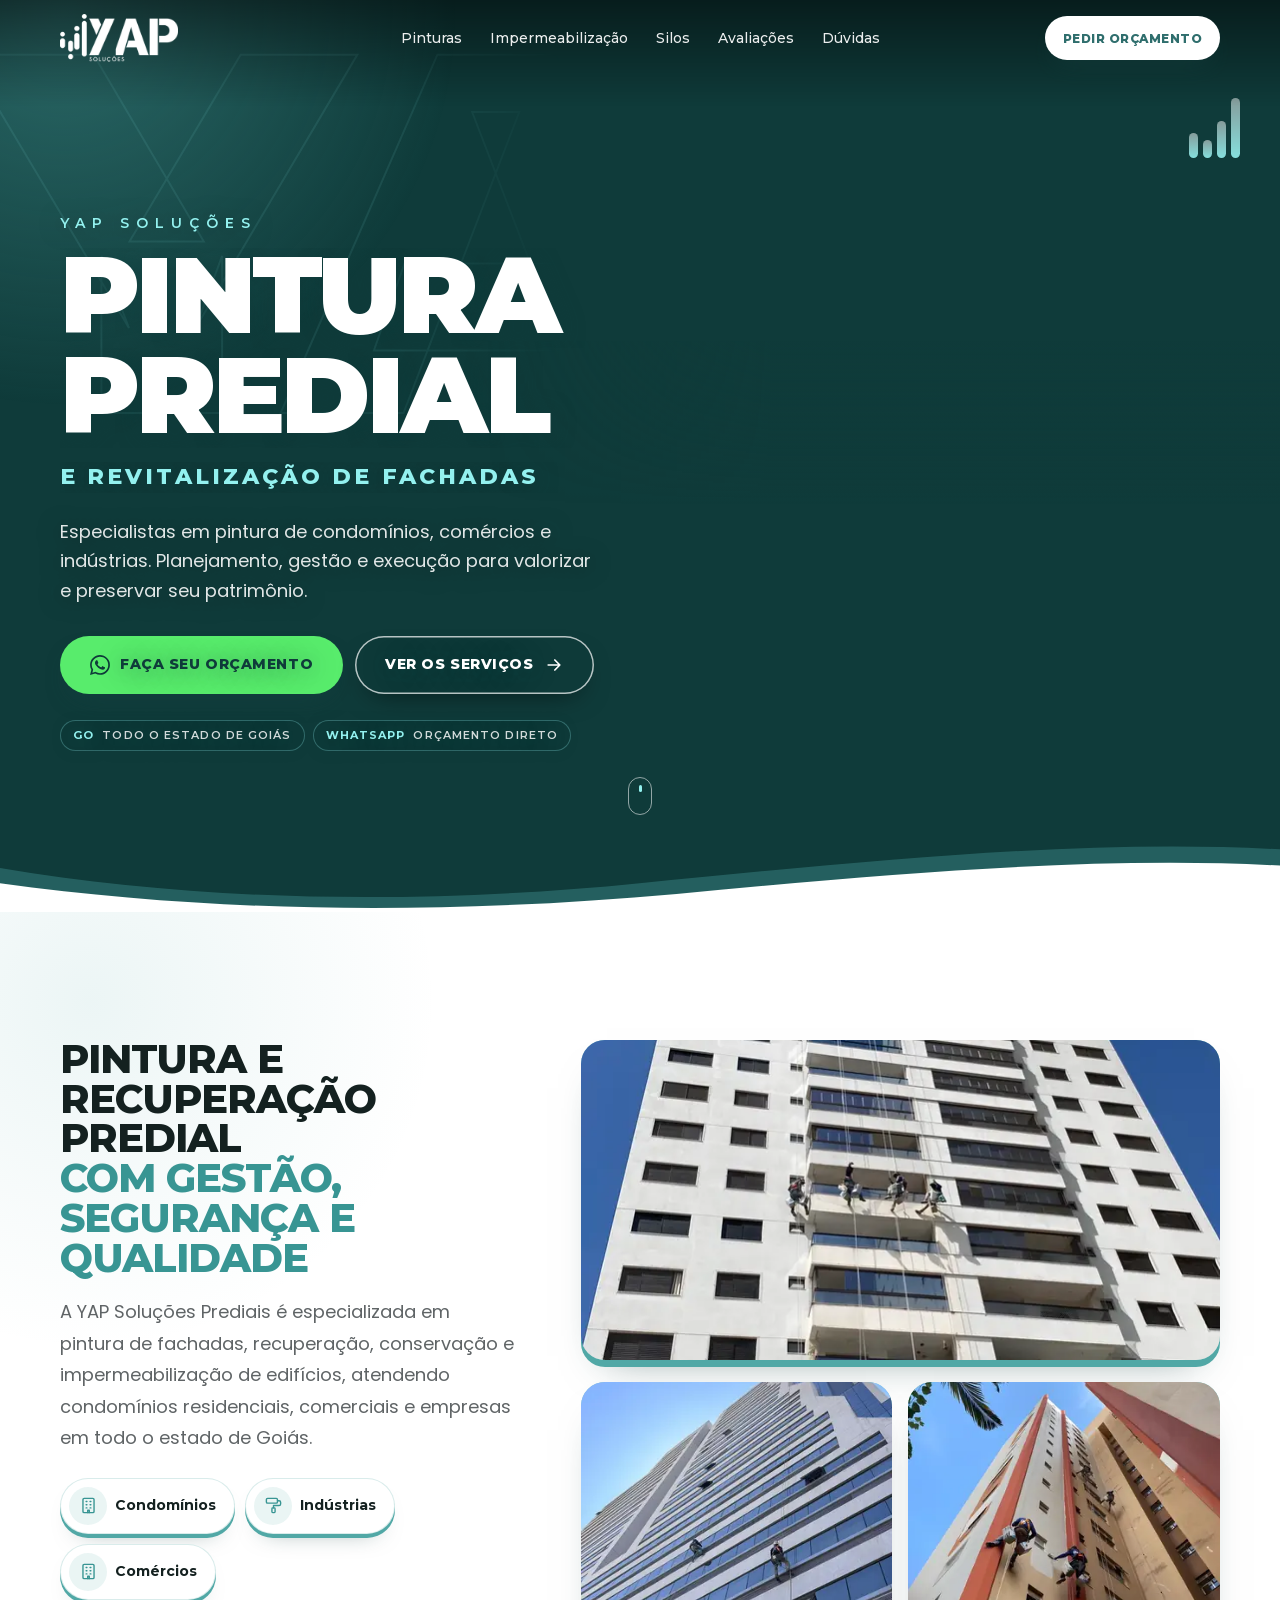
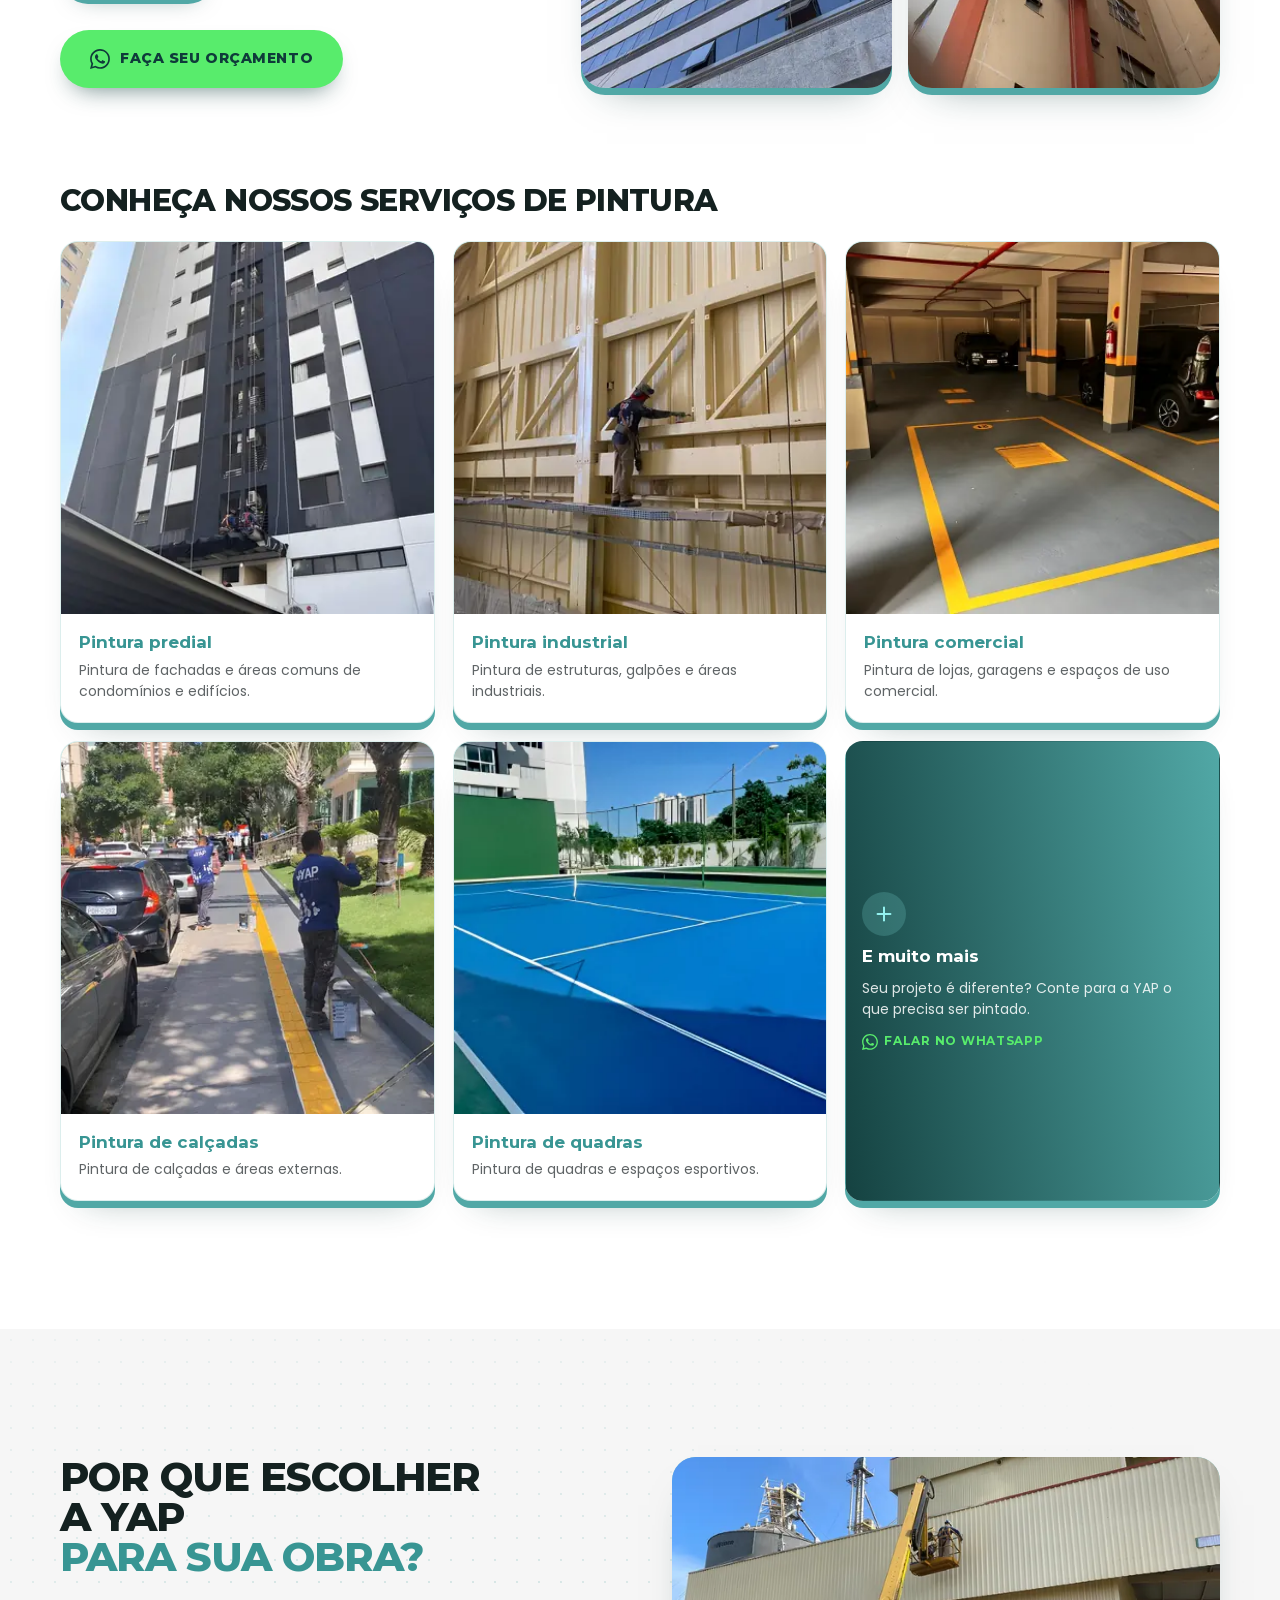
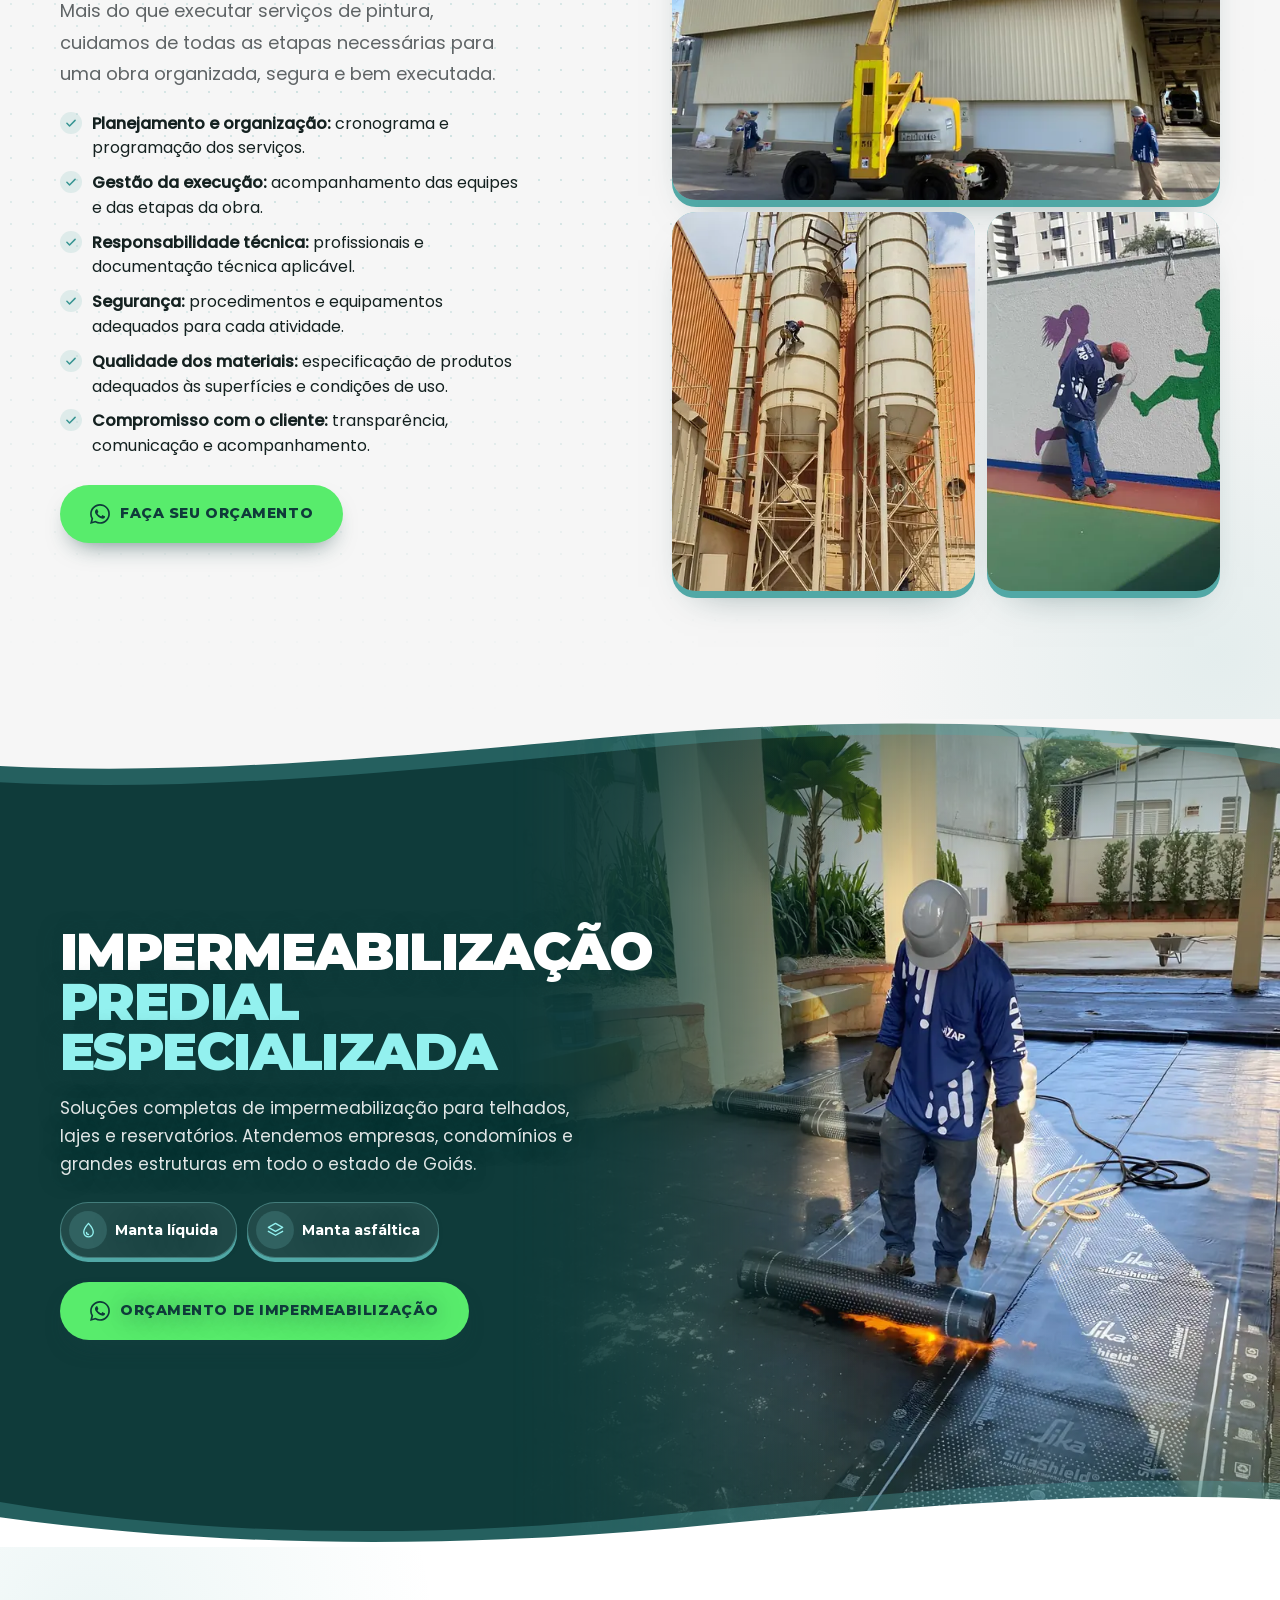
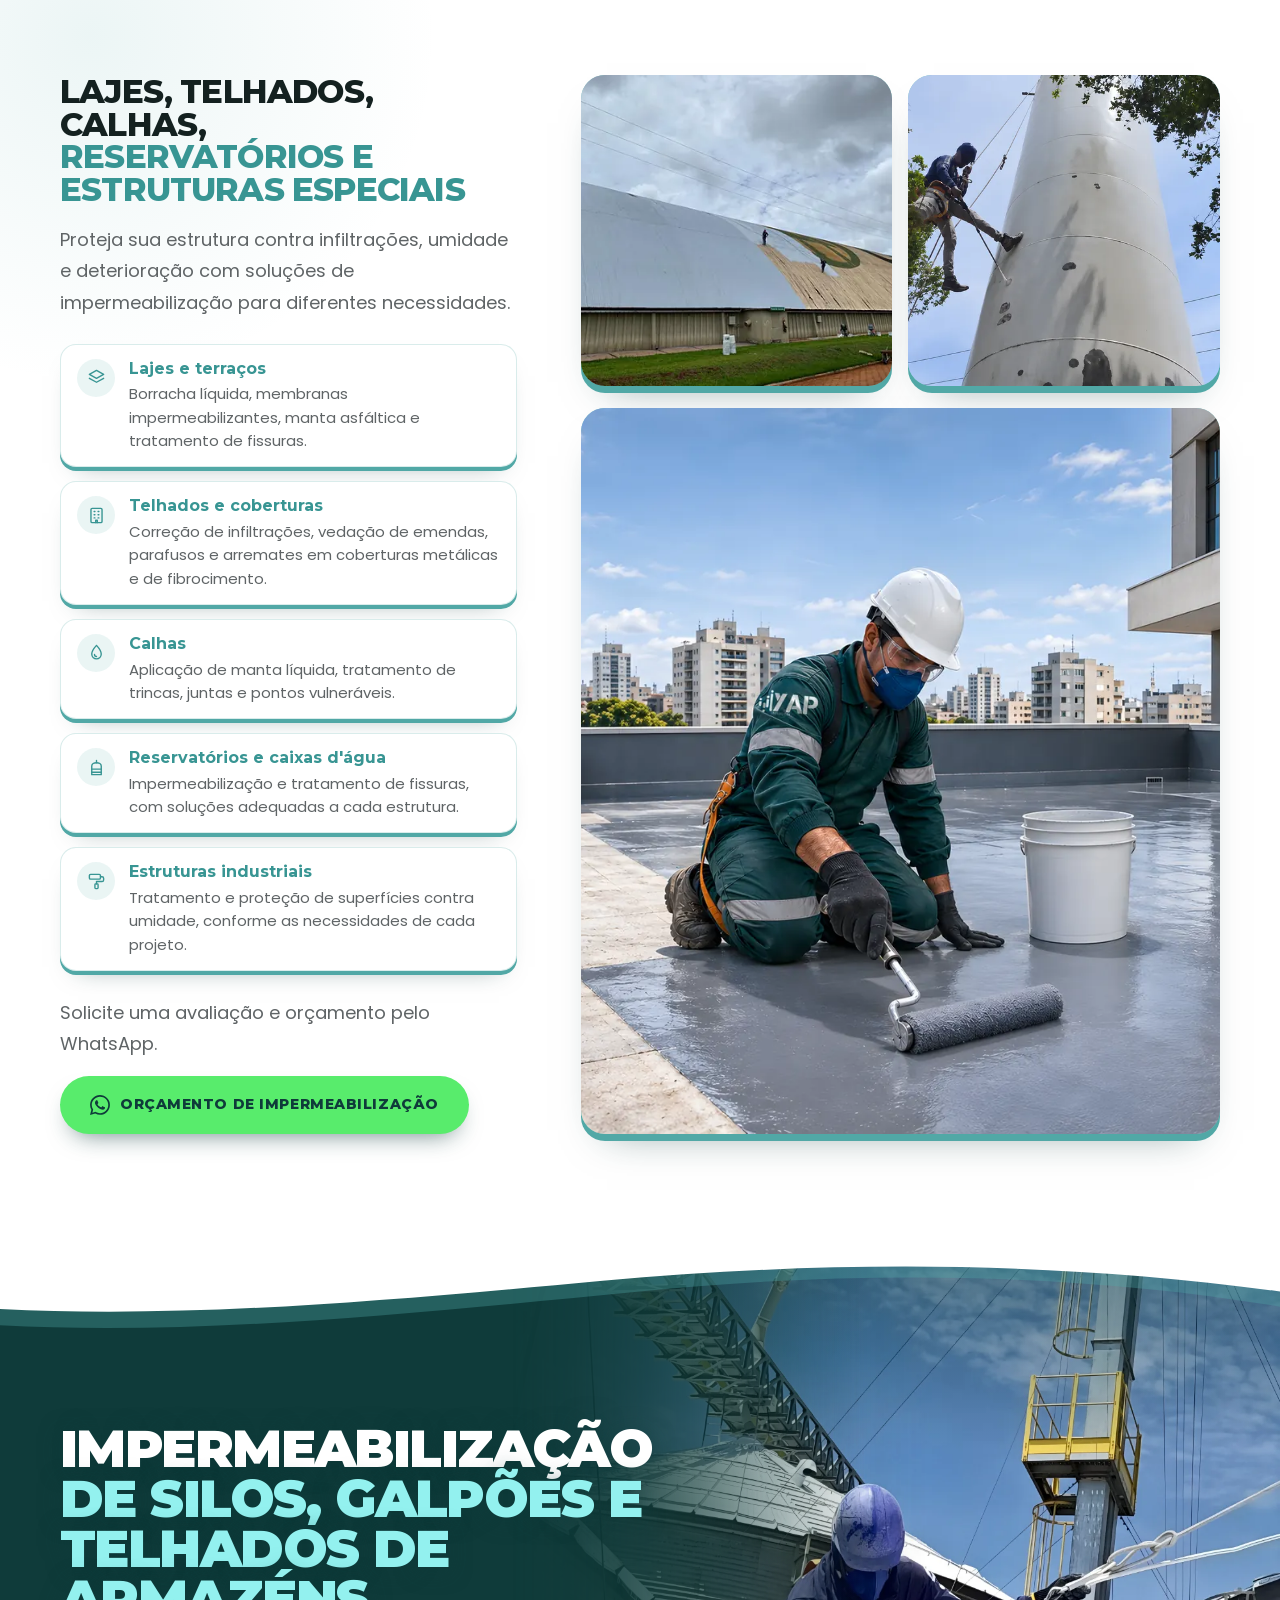
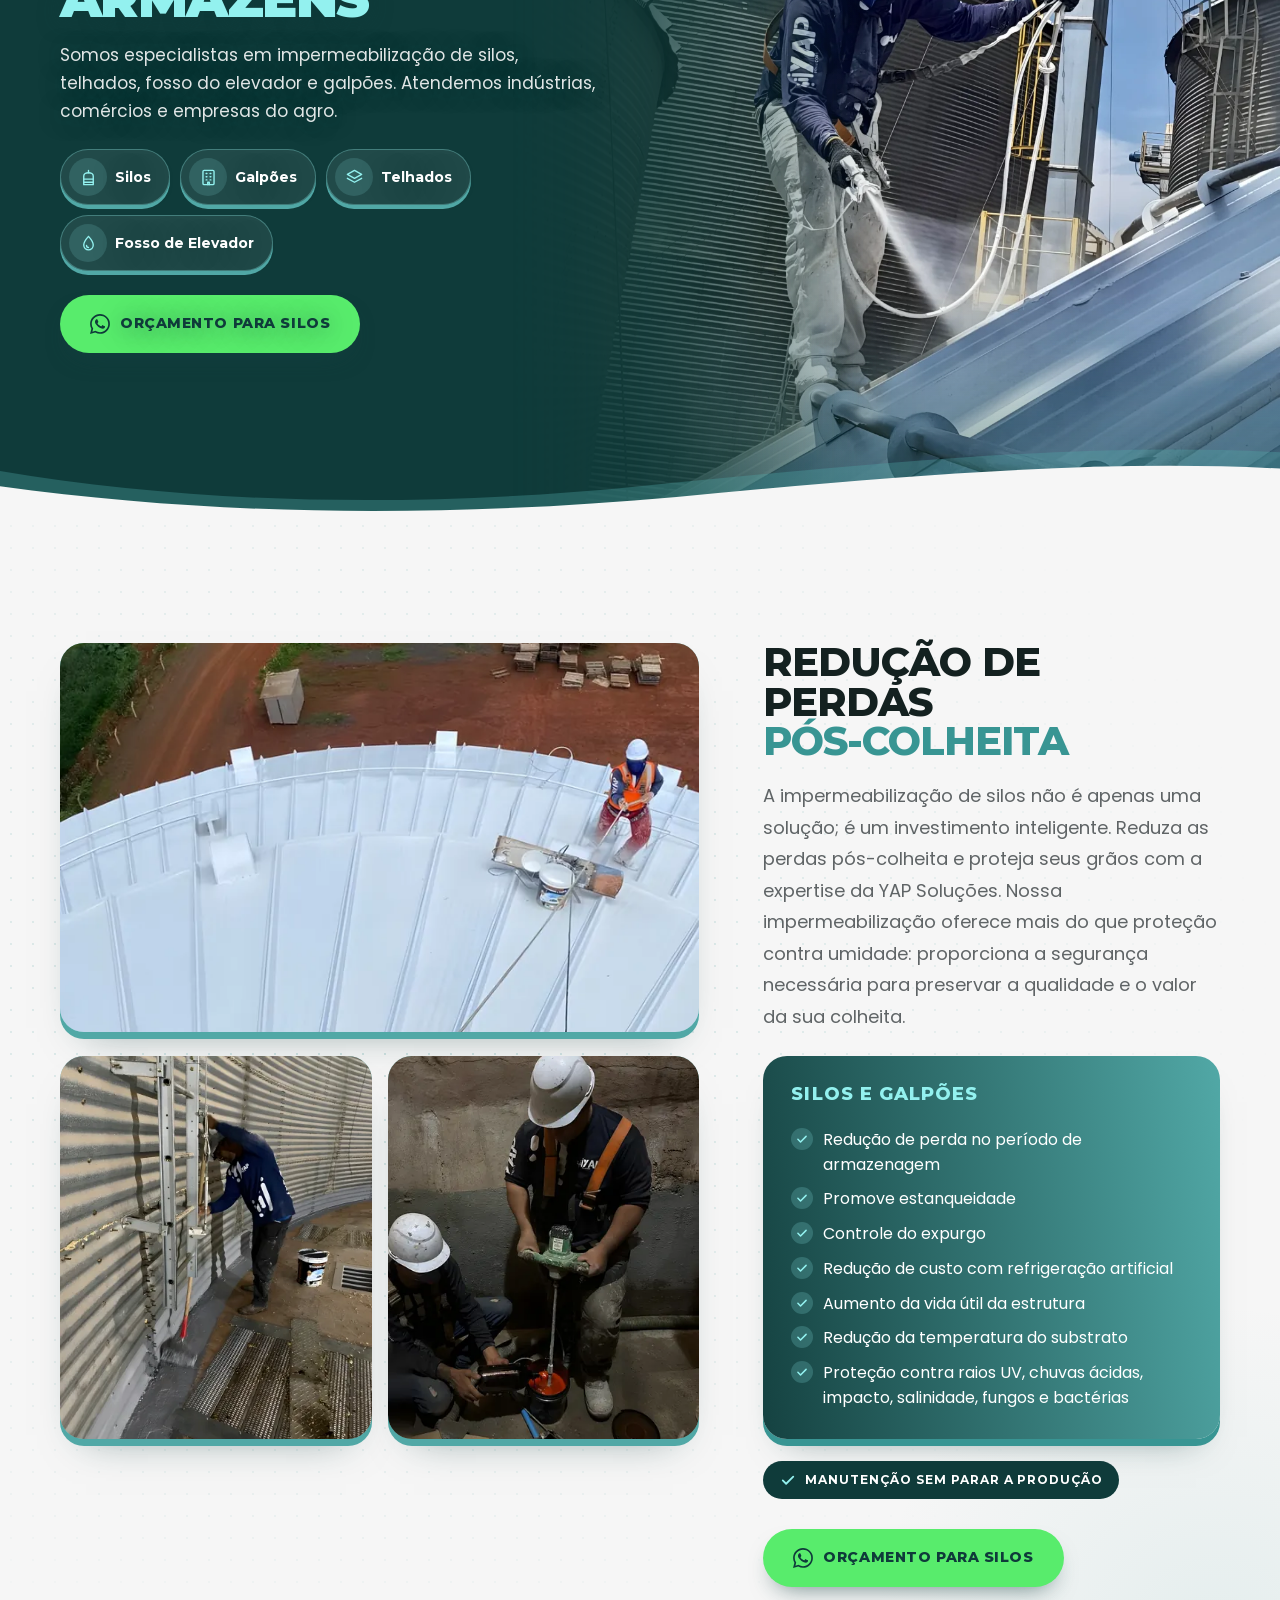
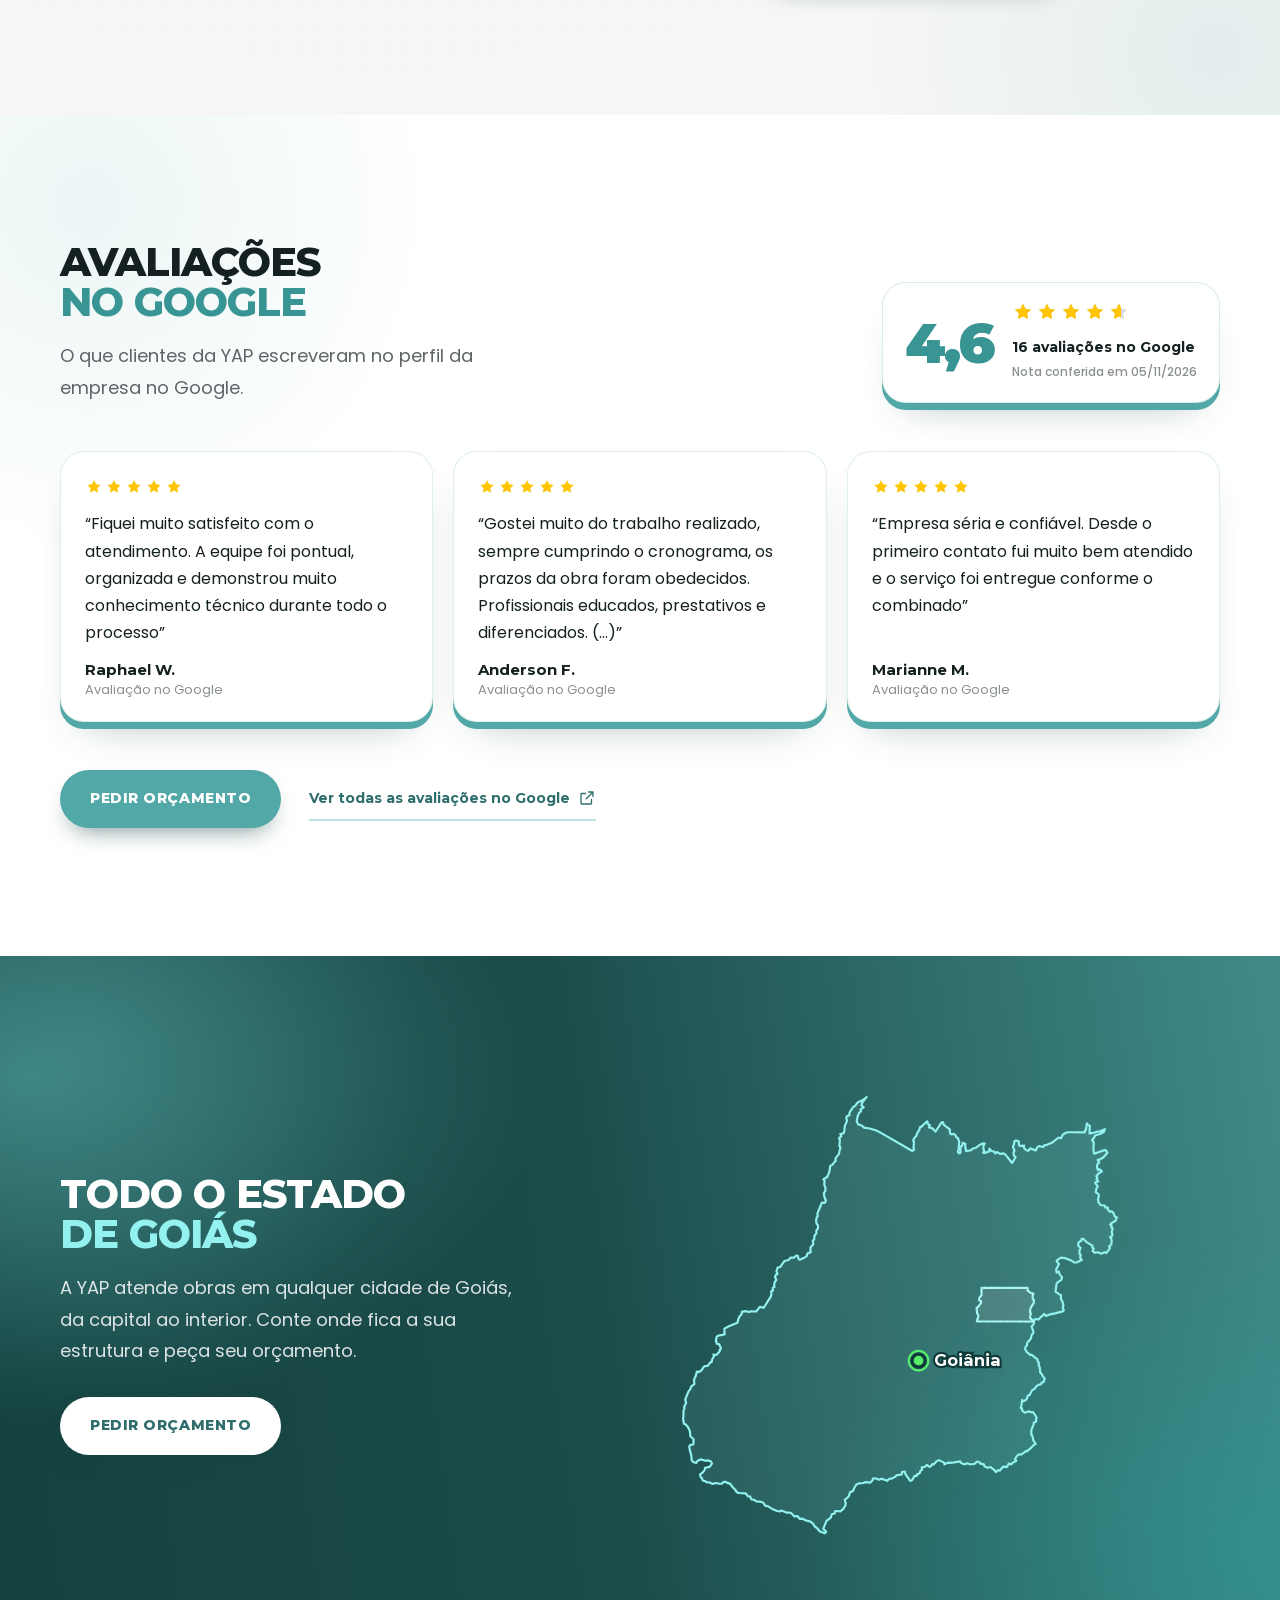
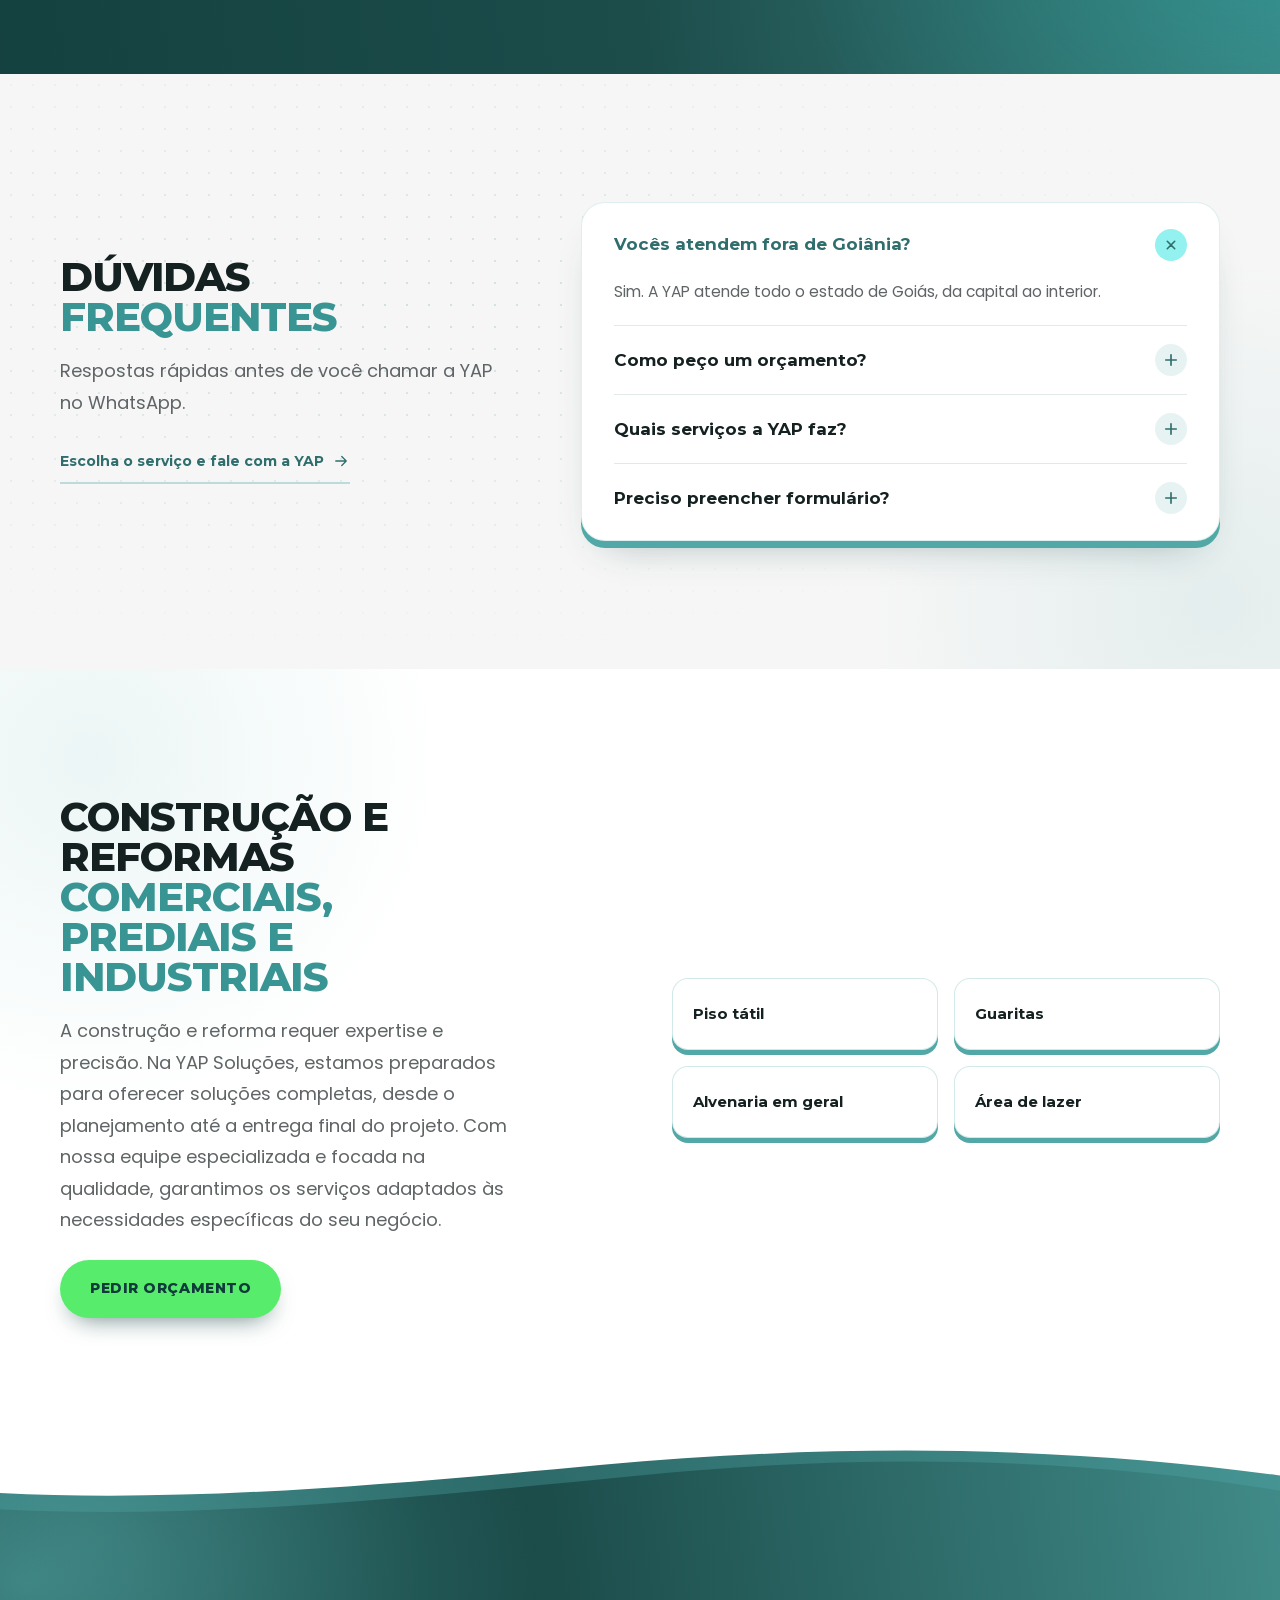
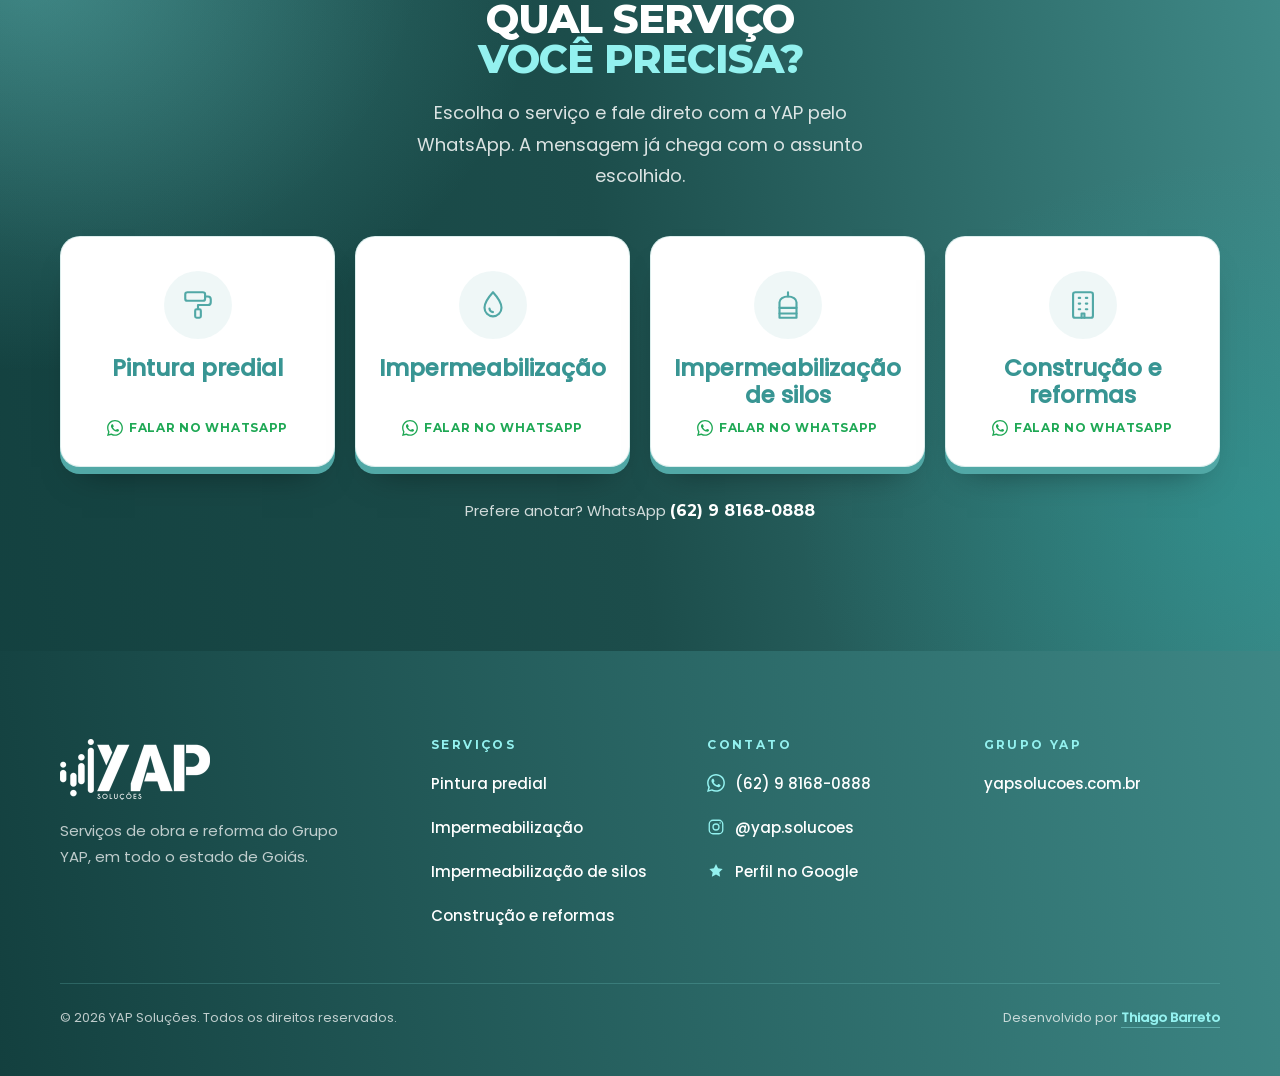
==== commit 689282d8: "LP YAP: PageSpeed, CSP, SEO/AEO/GEO, sitemap e llms.txt - Hero e fotos recomprimidos, sizes ajustado" ====
--- a/index.html
+++ b/index.html
@@ -11,27 +11,43 @@
 <!-- End Google Tag Manager -->
 <meta name="viewport" content="width=device-width, initial-scale=1, viewport-fit=cover">
 <title>Pintura predial e impermeabilização em Goiás | YAP Soluções</title>
-<meta name="description" content="Pintura predial para empresas com grandes estruturas, com atendimento em todo o estado de Goiás. Peça seu orçamento à YAP Soluções pelo WhatsApp.">
+<meta name="description" content="Pintura predial e industrial e impermeabilização de lajes, telhados, reservatórios e silos em Goiânia e todo o estado de Goiás. Orçamento pelo WhatsApp.">
+<meta name="robots" content="index, follow, max-image-preview:large">
 <meta name="theme-color" content="#0F3B3A">
-<!-- Pendente: canonical e metadados sociais (og:url, og:image) dependem da URL final da LP. -->
+<link rel="canonical" href="https://servicos.yapsolucoes.com.br/">
+<meta property="og:type" content="website">
+<meta property="og:locale" content="pt_BR">
+<meta property="og:site_name" content="YAP Soluções">
+<meta property="og:title" content="Pintura predial e impermeabilização em Goiás | YAP Soluções">
+<meta property="og:description" content="Pintura predial, impermeabilização e impermeabilização de silos para condomínios, comércios, indústrias e o agro em Goiás. Orçamento pelo WhatsApp.">
+<meta property="og:url" content="https://servicos.yapsolucoes.com.br/">
+<meta property="og:image" content="https://servicos.yapsolucoes.com.br/assets/img/hero/equipe-balancim-hero-desktop-hq-1200.jpg">
+<meta property="og:image:width" content="1200">
+<meta property="og:image:height" content="1116">
+<meta property="og:image:alt" content="Equipe da YAP Soluções em balancim pintando a fachada de um prédio">
+<meta name="twitter:card" content="summary_large_image">
+<meta name="twitter:title" content="Pintura predial e impermeabilização em Goiás | YAP Soluções">
+<meta name="twitter:description" content="Pintura predial, impermeabilização e impermeabilização de silos para condomínios, comércios, indústrias e o agro em Goiás. Orçamento pelo WhatsApp.">
+<meta name="twitter:image" content="https://servicos.yapsolucoes.com.br/assets/img/hero/equipe-balancim-hero-desktop-hq-1200.jpg">
 <link rel="icon" href="assets/img/marca/favicon-32.png" sizes="32x32" type="image/png">
 <link rel="apple-touch-icon" href="assets/img/marca/apple-touch-icon.png">
 <link rel="preload" href="assets/fonts/montserrat-var-latin.woff2" as="font" type="font/woff2" crossorigin>
-<link rel="preload" as="image" type="image/webp" media="(max-width: 767px)"
+<link rel="preload" as="image" type="image/webp" media="(max-width: 767px)" fetchpriority="high"
       imagesrcset="assets/img/hero/equipe-balancim-hero-mobile-hq-480.webp 480w, assets/img/hero/equipe-balancim-hero-mobile-hq-760.webp 760w, assets/img/hero/equipe-balancim-hero-mobile-hq-1140.webp 1140w" imagesizes="100vw">
-<link rel="preload" as="image" type="image/webp" media="(min-width: 768px)"
+<link rel="preload" as="image" type="image/webp" media="(min-width: 768px)" fetchpriority="high"
       imagesrcset="assets/img/hero/equipe-balancim-hero-desktop-hq-800.webp 800w, assets/img/hero/equipe-balancim-hero-desktop-hq-1200.webp 1200w, assets/img/hero/equipe-balancim-hero-desktop-hq-1800.webp 1800w" imagesizes="62vw">
-<link rel="stylesheet" href="assets/css/style.css?v=52">
-<style>@media (min-width:768px){.hero-media img{object-position:10% 30%}}#impermeabilizacao .feat-media picture img{object-position:50% 100%}@media (min-width:768px){#impermeabilizacao .feat-media picture img{object-position:50% 58%}}</style>
-<script src="assets/js/main.js?v=12" defer></script>
+<script type="application/ld+json">{"@context":"https://schema.org","@graph":[{"@type":"HomeAndConstructionBusiness","@id":"https://servicos.yapsolucoes.com.br/#empresa","name":"YAP Soluções","url":"https://servicos.yapsolucoes.com.br/","description":"Pintura predial, pintura industrial, impermeabilização predial e impermeabilização de silos e galpões em todo o estado de Goiás.","logo":"https://servicos.yapsolucoes.com.br/assets/img/marca/yap-solucoes-logo-branco.png","image":"https://servicos.yapsolucoes.com.br/assets/img/hero/equipe-balancim-hero-desktop-hq-1200.jpg","telephone":"+55 62 98168-0888","areaServed":{"@type":"State","name":"Goiás","containedInPlace":{"@type":"Country","name":"Brasil"}},"hasMap":"https://www.google.com/maps?cid=2830155271455939563","sameAs":["https://www.instagram.com/yap.solucoes/","https://www.google.com/maps?cid=2830155271455939563"],"parentOrganization":{"@type":"Organization","name":"Grupo YAP","url":"https://yapsolucoes.com.br/"},"contactPoint":{"@type":"ContactPoint","contactType":"orçamentos","telephone":"+55 62 98168-0888","url":"https://wa.me/5562981680888","areaServed":"BR-GO","availableLanguage":"pt-BR"},"hasOfferCatalog":{"@type":"OfferCatalog","name":"Serviços da YAP Soluções","itemListElement":[{"@type":"Offer","itemOffered":{"@type":"Service","name":"Pintura predial","description":"Pintura de fachadas e áreas comuns de condomínios e edifícios.","areaServed":{"@type":"State","name":"Goiás"},"provider":{"@id":"https://servicos.yapsolucoes.com.br/#empresa"}}},{"@type":"Offer","itemOffered":{"@type":"Service","name":"Pintura industrial","description":"Pintura de estruturas, galpões e áreas industriais.","areaServed":{"@type":"State","name":"Goiás"},"provider":{"@id":"https://servicos.yapsolucoes.com.br/#empresa"}}},{"@type":"Offer","itemOffered":{"@type":"Service","name":"Pintura comercial","description":"Pintura de lojas, garagens e espaços de uso comercial.","areaServed":{"@type":"State","name":"Goiás"},"provider":{"@id":"https://servicos.yapsolucoes.com.br/#empresa"}}},{"@type":"Offer","itemOffered":{"@type":"Service","name":"Pintura de calçadas","description":"Pintura de calçadas e áreas externas.","areaServed":{"@type":"State","name":"Goiás"},"provider":{"@id":"https://servicos.yapsolucoes.com.br/#empresa"}}},{"@type":"Offer","itemOffered":{"@type":"Service","name":"Pintura de quadras","description":"Pintura de quadras e espaços esportivos.","areaServed":{"@type":"State","name":"Goiás"},"provider":{"@id":"https://servicos.yapsolucoes.com.br/#empresa"}}},{"@type":"Offer","itemOffered":{"@type":"Service","name":"Impermeabilização predial","description":"Impermeabilização de lajes, terraços, telhados, calhas, reservatórios e estruturas especiais com manta líquida, manta asfáltica e borracha líquida.","areaServed":{"@type":"State","name":"Goiás"},"provider":{"@id":"https://servicos.yapsolucoes.com.br/#empresa"}}},{"@type":"Offer","itemOffered":{"@type":"Service","name":"Impermeabilização de silos e galpões","description":"Impermeabilização de silos, telhados, fosso do elevador e galpões para indústrias, comércios e empresas do agro.","areaServed":{"@type":"State","name":"Goiás"},"provider":{"@id":"https://servicos.yapsolucoes.com.br/#empresa"}}},{"@type":"Offer","itemOffered":{"@type":"Service","name":"Construção e reformas","description":"Construção e reformas comerciais, prediais e industriais: piso tátil, guaritas, alvenaria em geral e área de lazer.","areaServed":{"@type":"State","name":"Goiás"},"provider":{"@id":"https://servicos.yapsolucoes.com.br/#empresa"}}}]}},{"@type":"WebSite","@id":"https://servicos.yapsolucoes.com.br/#site","url":"https://servicos.yapsolucoes.com.br/","name":"YAP Soluções","inLanguage":"pt-BR","publisher":{"@id":"https://servicos.yapsolucoes.com.br/#empresa"}},{"@type":"WebPage","@id":"https://servicos.yapsolucoes.com.br/#pagina","url":"https://servicos.yapsolucoes.com.br/","name":"Pintura predial e impermeabilização em Goiás | YAP Soluções","description":"Pintura predial e industrial e impermeabilização de lajes, telhados, reservatórios e silos em Goiânia e todo o estado de Goiás. Orçamento pelo WhatsApp.","inLanguage":"pt-BR","isPartOf":{"@id":"https://servicos.yapsolucoes.com.br/#site"},"about":{"@id":"https://servicos.yapsolucoes.com.br/#empresa"},"primaryImageOfPage":{"@type":"ImageObject","url":"https://servicos.yapsolucoes.com.br/assets/img/hero/equipe-balancim-hero-desktop-hq-1200.jpg","width":1200,"height":1116}}]}</script>
+<link rel="stylesheet" href="assets/css/style.css?v=53">
+<style>.sprite{position:absolute}#impermeabilizacao{--wave-top:#F6F6F6;--wave-bottom:#FFFFFF}#silos{--wave-top:#FFFFFF;--wave-bottom:#F6F6F6}#avaliacoes .rev-stars-avg{--v:92%}.ph img.op-50-60{object-position:50% 60%}.ph img.op-50-80{object-position:50% 80%}.ph img.op-50-25{object-position:50% 25%}.ph img.op-50-46{object-position:50% 46%}.ph img.op-24-50{object-position:24% 50%}@media (min-width:768px){.hero-media img{object-position:10% 30%}}#impermeabilizacao .feat-media picture img{object-position:50% 100%}@media (min-width:768px){#impermeabilizacao .feat-media picture img{object-position:50% 58%}}</style>
+<script src="assets/js/main.js?v=13" defer></script>
 </head>
 <body>
 <!-- Google Tag Manager (noscript) -->
-<noscript><iframe src="https://www.googletagmanager.com/ns.html?id=GTM-TNHPX6W4"
+<noscript><iframe title="Google Tag Manager" src="https://www.googletagmanager.com/ns.html?id=GTM-TNHPX6W4"
 height="0" width="0" style="display:none;visibility:hidden"></iframe></noscript>
 <!-- End Google Tag Manager (noscript) -->
 
-<svg width="0" height="0" style="position:absolute" aria-hidden="true" focusable="false">
+<svg class="sprite" width="0" height="0" aria-hidden="true" focusable="false">
   <symbol id="i-whatsapp" viewBox="0 0 24 24"><path fill="currentColor" stroke="none" fill-rule="evenodd" clip-rule="evenodd" d="M17.415 14.382C17.117 14.233 15.656 13.515 15.384 13.415C15.112 13.315 14.914 13.267 14.715 13.565C14.517 13.862 13.948 14.531 13.775 14.729C13.601 14.928 13.428 14.952 13.131 14.804C12.834 14.654 11.876 14.341 10.741 13.329C9.858 12.541 9.261 11.568 9.088 11.27C8.915 10.973 9.069 10.812 9.218 10.664C9.352 10.531 9.515 10.317 9.664 10.144C9.813 9.97103 9.862 9.84603 9.961 9.64703C10.061 9.44903 10.011 9.27603 9.936 9.12703C9.862 8.97803 9.268 7.51503 9.02 6.92003C8.779 6.34103 8.534 6.42003 8.352 6.41003C8.178 6.40203 7.98 6.40003 7.782 6.40003C7.584 6.40003 7.262 6.47403 6.99 6.77203C6.717 7.06903 5.95 7.78803 5.95 9.25103C5.95 10.713 7.014 12.126 7.163 12.325C7.312 12.524 9.258 15.525 12.239 16.812C12.949 17.118 13.502 17.301 13.933 17.437C14.645 17.664 15.293 17.632 15.805 17.555C16.375 17.47 17.563 16.836 17.811 16.142C18.059 15.448 18.058 14.853 17.984 14.729C17.91 14.605 17.712 14.531 17.414 14.382M11.992 21.785H11.988C10.2174 21.7854 8.47937 21.3094 6.956 20.407L6.596 20.193L2.854 21.175L3.853 17.527L3.618 17.153C2.62809 15.5774 2.10424 13.7538 2.107 11.893C2.109 6.44303 6.543 2.00903 11.996 2.00903C13.2948 2.00509 14.5814 2.25934 15.781 2.75702C16.9807 3.2547 18.0694 3.98587 18.984 4.90803C19.9045 5.82433 20.6341 6.91412 21.1305 8.11431C21.6269 9.3145 21.8803 10.6012 21.876 11.9C21.874 17.35 17.44 21.785 11.992 21.785ZM20.404 3.48803C19.3021 2.3793 17.9913 1.50013 16.5474 0.901413C15.1035 0.302696 13.5551 -0.0036753 11.992 3.32698e-05C5.438 3.32698e-05 0.102 5.33503 0.1 11.892C0.096774 13.9788 0.644198 16.0295 1.687 17.837L0 24L6.304 22.346C8.04817 23.2954 10.0022 23.7932 11.988 23.794H11.993C18.547 23.794 23.883 18.459 23.885 11.901C23.8899 10.3383 23.5848 8.79011 22.9875 7.34603C22.3902 5.90196 21.5124 4.59067 20.405 3.48803"/></symbol>
   <symbol id="i-arrow" viewBox="0 0 24 24"><path d="M5 12h14M13 6l6 6-6 6"/></symbol>
   <symbol id="i-menu" viewBox="0 0 24 24"><path d="M4 7h16M4 12h16M4 17h10"/></symbol>
@@ -53,7 +69,7 @@
 <header class="hdr" id="hdr">
   <div class="wrap hdr-in">
     <a class="hdr-logo" href="#inicio" aria-label="YAP Soluções, voltar ao início">
-      <img src="assets/img/marca/yap-solucoes-logo-branco.png" width="400" height="163" alt="YAP Soluções">
+      <picture><source type="image/webp" srcset="assets/img/marca/yap-solucoes-logo-branco-300.webp"><img src="assets/img/marca/yap-solucoes-logo-branco-300.png" width="300" height="122" alt="YAP Soluções"></picture>
     </a>
     <nav class="hdr-nav" id="menu" aria-label="Seções da página">
       <a href="#inicio">Pinturas</a>
@@ -146,20 +162,20 @@
       <div class="svc-photos">
         <figure class="ph ph-wide rv" data-d="1">
             <picture>
-              <source type="image/webp" srcset="assets/img/pintura/predio-alto-rapel-hq-640.webp 640w, assets/img/pintura/predio-alto-rapel-hq-1024.webp 1024w, assets/img/pintura/predio-alto-rapel-hq-1536.webp 1536w" sizes="(min-width: 1024px) 640px, 100vw">
-              <img src="assets/img/pintura/predio-alto-rapel-hq-640.jpg" srcset="assets/img/pintura/predio-alto-rapel-hq-640.jpg 640w, assets/img/pintura/predio-alto-rapel-hq-1024.jpg 1024w, assets/img/pintura/predio-alto-rapel-hq-1536.jpg 1536w" sizes="(min-width: 1024px) 640px, 100vw" width="640" height="480" loading="lazy" decoding="async" alt="Profissionais da YAP em rapel na fachada de um prédio residencial alto">
+              <source type="image/webp" srcset="assets/img/pintura/predio-alto-rapel-hq-640.webp 640w, assets/img/pintura/predio-alto-rapel-hq-768.webp 768w, assets/img/pintura/predio-alto-rapel-hq-1024.webp 1024w, assets/img/pintura/predio-alto-rapel-hq-1536.webp 1536w" sizes="(min-width: 1200px) 640px, (min-width: 1024px) 50vw, (min-width: 768px) calc(100vw - 95px), calc(100vw - 40px)">
+              <img src="assets/img/pintura/predio-alto-rapel-hq-640.jpg" srcset="assets/img/pintura/predio-alto-rapel-hq-640.jpg 640w, assets/img/pintura/predio-alto-rapel-hq-768.jpg 768w, assets/img/pintura/predio-alto-rapel-hq-1024.jpg 1024w, assets/img/pintura/predio-alto-rapel-hq-1536.jpg 1536w" sizes="(min-width: 1200px) 640px, (min-width: 1024px) 50vw, (min-width: 768px) calc(100vw - 95px), calc(100vw - 40px)" width="640" height="480" loading="lazy" decoding="async" alt="Profissionais da YAP em rapel na fachada de um prédio residencial alto">
             </picture>
         </figure>
         <figure class="ph rv" data-d="2">
             <picture>
-              <source type="image/webp" srcset="assets/img/pintura/fachada-rapel-predio-alto-480.webp 480w, assets/img/pintura/fachada-rapel-predio-alto-768.webp 768w" sizes="(min-width: 1024px) 320px, 50vw">
-              <img src="assets/img/pintura/fachada-rapel-predio-alto-480.jpg" srcset="assets/img/pintura/fachada-rapel-predio-alto-480.jpg 480w, assets/img/pintura/fachada-rapel-predio-alto-768.jpg 768w" sizes="(min-width: 1024px) 320px, 50vw" width="480" height="640" loading="lazy" decoding="async" style="object-position:50% 60%" alt="Dois profissionais da YAP em rapel na fachada de um prédio comercial alto">
+              <source type="image/webp" srcset="assets/img/pintura/fachada-rapel-predio-alto-360.webp 360w, assets/img/pintura/fachada-rapel-predio-alto-480.webp 480w, assets/img/pintura/fachada-rapel-predio-alto-768.webp 768w" sizes="(min-width: 1200px) 312px, (min-width: 1024px) 24vw, (min-width: 768px) calc(50vw - 55px), calc(50vw - 26px)">
+              <img src="assets/img/pintura/fachada-rapel-predio-alto-480.jpg" srcset="assets/img/pintura/fachada-rapel-predio-alto-360.jpg 360w, assets/img/pintura/fachada-rapel-predio-alto-480.jpg 480w, assets/img/pintura/fachada-rapel-predio-alto-768.jpg 768w" sizes="(min-width: 1200px) 312px, (min-width: 1024px) 24vw, (min-width: 768px) calc(50vw - 55px), calc(50vw - 26px)" width="480" height="640" loading="lazy" decoding="async" class="op-50-60" alt="Dois profissionais da YAP em rapel na fachada de um prédio comercial alto">
             </picture>
         </figure>
         <figure class="ph rv" data-d="3">
             <picture>
-              <source type="image/webp" srcset="assets/img/pintura/fachada-rapel-equipe-hq-480.webp 480w, assets/img/pintura/fachada-rapel-equipe-hq-768.webp 768w, assets/img/pintura/fachada-rapel-equipe-hq-1152.webp 1152w" sizes="(min-width: 1024px) 320px, 50vw">
-              <img src="assets/img/pintura/fachada-rapel-equipe-hq-480.jpg" srcset="assets/img/pintura/fachada-rapel-equipe-hq-480.jpg 480w, assets/img/pintura/fachada-rapel-equipe-hq-768.jpg 768w, assets/img/pintura/fachada-rapel-equipe-hq-1152.jpg 1152w" sizes="(min-width: 1024px) 320px, 50vw" width="480" height="640" loading="lazy" decoding="async" alt="Equipe da YAP em rapel pintando a fachada de um prédio com faixas laranja">
+              <source type="image/webp" srcset="assets/img/pintura/fachada-rapel-equipe-hq-360.webp 360w, assets/img/pintura/fachada-rapel-equipe-hq-480.webp 480w, assets/img/pintura/fachada-rapel-equipe-hq-768.webp 768w, assets/img/pintura/fachada-rapel-equipe-hq-1152.webp 1152w" sizes="(min-width: 1200px) 312px, (min-width: 1024px) 24vw, (min-width: 768px) calc(50vw - 55px), calc(50vw - 26px)">
+              <img src="assets/img/pintura/fachada-rapel-equipe-hq-480.jpg" srcset="assets/img/pintura/fachada-rapel-equipe-hq-360.jpg 360w, assets/img/pintura/fachada-rapel-equipe-hq-480.jpg 480w, assets/img/pintura/fachada-rapel-equipe-hq-768.jpg 768w, assets/img/pintura/fachada-rapel-equipe-hq-1152.jpg 1152w" sizes="(min-width: 1200px) 312px, (min-width: 1024px) 24vw, (min-width: 768px) calc(50vw - 55px), calc(50vw - 26px)" width="480" height="640" loading="lazy" decoding="async" alt="Equipe da YAP em rapel pintando a fachada de um prédio com faixas laranja">
             </picture>
         </figure>
       </div>
@@ -177,8 +193,8 @@
         <article class="paint-card rv" data-d="1">
           <figure class="paint-ph">
             <picture>
-              <source type="image/webp" srcset="assets/img/servicos/pintura-predial-hq-360.webp 360w, assets/img/servicos/pintura-predial-hq-600.webp 600w, assets/img/servicos/pintura-predial-hq-900.webp 900w" sizes="(min-width: 1024px) 360px, (min-width: 768px) 30vw, 50vw">
-              <img src="assets/img/servicos/pintura-predial-hq-360.jpg" srcset="assets/img/servicos/pintura-predial-hq-360.jpg 360w, assets/img/servicos/pintura-predial-hq-600.jpg 600w, assets/img/servicos/pintura-predial-hq-900.jpg 900w" sizes="(min-width: 1024px) 360px, (min-width: 768px) 30vw, 50vw" width="600" height="600" loading="lazy" decoding="async" alt="Pintores em rapel trabalhando na fachada de um prédio alto">
+              <source type="image/webp" srcset="assets/img/servicos/pintura-predial-hq-360.webp 360w, assets/img/servicos/pintura-predial-hq-600.webp 600w, assets/img/servicos/pintura-predial-hq-900.webp 900w" sizes="(min-width: 1200px) 373px, (min-width: 1024px) 29vw, (min-width: 768px) 28vw, calc(50vw - 28px)">
+              <img src="assets/img/servicos/pintura-predial-hq-360.jpg" srcset="assets/img/servicos/pintura-predial-hq-360.jpg 360w, assets/img/servicos/pintura-predial-hq-600.jpg 600w, assets/img/servicos/pintura-predial-hq-900.jpg 900w" sizes="(min-width: 1200px) 373px, (min-width: 1024px) 29vw, (min-width: 768px) 28vw, calc(50vw - 28px)" width="600" height="600" loading="lazy" decoding="async" alt="Pintores em rapel trabalhando na fachada de um prédio alto">
             </picture>
           </figure>
           <div class="paint-tx"><h4>Pintura predial</h4><p>Pintura de fachadas e áreas comuns de condomínios e edifícios.</p></div>
@@ -186,8 +202,8 @@
         <article class="paint-card rv" data-d="2">
           <figure class="paint-ph">
             <picture>
-              <source type="image/webp" srcset="assets/img/servicos/pintura-industrial-galpao-hq-360.webp 360w, assets/img/servicos/pintura-industrial-galpao-hq-600.webp 600w, assets/img/servicos/pintura-industrial-galpao-hq-900.webp 900w" sizes="(min-width: 1024px) 360px, (min-width: 768px) 30vw, 50vw">
-              <img src="assets/img/servicos/pintura-industrial-galpao-hq-360.jpg" srcset="assets/img/servicos/pintura-industrial-galpao-hq-360.jpg 360w, assets/img/servicos/pintura-industrial-galpao-hq-600.jpg 600w, assets/img/servicos/pintura-industrial-galpao-hq-900.jpg 900w" sizes="(min-width: 1024px) 360px, (min-width: 768px) 30vw, 50vw" width="600" height="600" loading="lazy" decoding="async" alt="Profissional da YAP pintando a estrutura metálica de um galpão industrial, em um andaime">
+              <source type="image/webp" srcset="assets/img/servicos/pintura-industrial-galpao-hq-360.webp 360w, assets/img/servicos/pintura-industrial-galpao-hq-600.webp 600w, assets/img/servicos/pintura-industrial-galpao-hq-900.webp 900w" sizes="(min-width: 1200px) 373px, (min-width: 1024px) 29vw, (min-width: 768px) 28vw, calc(50vw - 28px)">
+              <img src="assets/img/servicos/pintura-industrial-galpao-hq-360.jpg" srcset="assets/img/servicos/pintura-industrial-galpao-hq-360.jpg 360w, assets/img/servicos/pintura-industrial-galpao-hq-600.jpg 600w, assets/img/servicos/pintura-industrial-galpao-hq-900.jpg 900w" sizes="(min-width: 1200px) 373px, (min-width: 1024px) 29vw, (min-width: 768px) 28vw, calc(50vw - 28px)" width="600" height="600" loading="lazy" decoding="async" alt="Profissional da YAP pintando a estrutura metálica de um galpão industrial, em um andaime">
             </picture>
           </figure>
           <div class="paint-tx"><h4>Pintura industrial</h4><p>Pintura de estruturas, galpões e áreas industriais.</p></div>
@@ -195,8 +211,8 @@
         <article class="paint-card rv" data-d="3">
           <figure class="paint-ph">
             <picture>
-              <source type="image/webp" srcset="assets/img/servicos/pintura-comercial-360.webp 360w, assets/img/servicos/pintura-comercial-600.webp 600w" sizes="(min-width: 1024px) 360px, (min-width: 768px) 30vw, 50vw">
-              <img src="assets/img/servicos/pintura-comercial-360.jpg" srcset="assets/img/servicos/pintura-comercial-360.jpg 360w, assets/img/servicos/pintura-comercial-600.jpg 600w" sizes="(min-width: 1024px) 360px, (min-width: 768px) 30vw, 50vw" width="600" height="600" loading="lazy" decoding="async" alt="Garagem com piso pintado e vagas demarcadas em amarelo">
+              <source type="image/webp" srcset="assets/img/servicos/pintura-comercial-360.webp 360w, assets/img/servicos/pintura-comercial-600.webp 600w" sizes="(min-width: 1200px) 373px, (min-width: 1024px) 29vw, (min-width: 768px) 28vw, calc(50vw - 28px)">
+              <img src="assets/img/servicos/pintura-comercial-360.jpg" srcset="assets/img/servicos/pintura-comercial-360.jpg 360w, assets/img/servicos/pintura-comercial-600.jpg 600w" sizes="(min-width: 1200px) 373px, (min-width: 1024px) 29vw, (min-width: 768px) 28vw, calc(50vw - 28px)" width="600" height="600" loading="lazy" decoding="async" alt="Garagem com piso pintado e vagas demarcadas em amarelo">
             </picture>
           </figure>
           <div class="paint-tx"><h4>Pintura comercial</h4><p>Pintura de lojas, garagens e espaços de uso comercial.</p></div>
@@ -204,8 +220,8 @@
         <article class="paint-card rv" data-d="3">
           <figure class="paint-ph">
             <picture>
-              <source type="image/webp" srcset="assets/img/servicos/pintura-calcadas-faixa-hq-360.webp 360w, assets/img/servicos/pintura-calcadas-faixa-hq-600.webp 600w, assets/img/servicos/pintura-calcadas-faixa-hq-900.webp 900w" sizes="(min-width: 1024px) 360px, (min-width: 768px) 30vw, 50vw">
-              <img src="assets/img/servicos/pintura-calcadas-faixa-hq-360.jpg" srcset="assets/img/servicos/pintura-calcadas-faixa-hq-360.jpg 360w, assets/img/servicos/pintura-calcadas-faixa-hq-600.jpg 600w, assets/img/servicos/pintura-calcadas-faixa-hq-900.jpg 900w" sizes="(min-width: 1024px) 360px, (min-width: 768px) 30vw, 50vw" width="600" height="600" loading="lazy" decoding="async" alt="Equipe da YAP pintando a calçada de um condomínio, com a faixa de piso tátil amarela já aplicada">
+              <source type="image/webp" srcset="assets/img/servicos/pintura-calcadas-faixa-hq-360.webp 360w, assets/img/servicos/pintura-calcadas-faixa-hq-600.webp 600w, assets/img/servicos/pintura-calcadas-faixa-hq-900.webp 900w" sizes="(min-width: 1200px) 373px, (min-width: 1024px) 29vw, (min-width: 768px) 28vw, calc(50vw - 28px)">
+              <img src="assets/img/servicos/pintura-calcadas-faixa-hq-360.jpg" srcset="assets/img/servicos/pintura-calcadas-faixa-hq-360.jpg 360w, assets/img/servicos/pintura-calcadas-faixa-hq-600.jpg 600w, assets/img/servicos/pintura-calcadas-faixa-hq-900.jpg 900w" sizes="(min-width: 1200px) 373px, (min-width: 1024px) 29vw, (min-width: 768px) 28vw, calc(50vw - 28px)" width="600" height="600" loading="lazy" decoding="async" alt="Equipe da YAP pintando a calçada de um condomínio, com a faixa de piso tátil amarela já aplicada">
             </picture>
           </figure>
           <div class="paint-tx"><h4>Pintura de calçadas</h4><p>Pintura de calçadas e áreas externas.</p></div>
@@ -213,8 +229,8 @@
         <article class="paint-card rv" data-d="3">
           <figure class="paint-ph">
             <picture>
-              <source type="image/webp" srcset="assets/img/servicos/pintura-quadras-360.webp 360w, assets/img/servicos/pintura-quadras-720.webp 720w" sizes="(min-width: 1024px) 360px, (min-width: 768px) 30vw, 50vw">
-              <img src="assets/img/servicos/pintura-quadras-360.jpg" srcset="assets/img/servicos/pintura-quadras-360.jpg 360w, assets/img/servicos/pintura-quadras-720.jpg 720w" sizes="(min-width: 1024px) 360px, (min-width: 768px) 30vw, 50vw" width="360" height="360" loading="lazy" decoding="async" alt="Quadra esportiva com piso azul e linhas brancas">
+              <source type="image/webp" srcset="assets/img/servicos/pintura-quadras-360.webp 360w, assets/img/servicos/pintura-quadras-720.webp 720w" sizes="(min-width: 1200px) 373px, (min-width: 1024px) 29vw, (min-width: 768px) 28vw, calc(50vw - 28px)">
+              <img src="assets/img/servicos/pintura-quadras-360.jpg" srcset="assets/img/servicos/pintura-quadras-360.jpg 360w, assets/img/servicos/pintura-quadras-720.jpg 720w" sizes="(min-width: 1200px) 373px, (min-width: 1024px) 29vw, (min-width: 768px) 28vw, calc(50vw - 28px)" width="360" height="360" loading="lazy" decoding="async" alt="Quadra esportiva com piso azul e linhas brancas">
             </picture>
           </figure>
           <div class="paint-tx"><h4>Pintura de quadras</h4><p>Pintura de quadras e espaços esportivos.</p></div>
@@ -253,11 +269,11 @@
       <div class="why-photos rv" data-d="1">
         <figure class="ph ph-wide"><picture>
               <source type="image/webp" srcset="assets/img/pintura/plataforma-elevatoria-galpao-hq-640.webp 640w, assets/img/pintura/plataforma-elevatoria-galpao-hq-960.webp 960w, assets/img/pintura/plataforma-elevatoria-galpao-hq-1280.webp 1280w" sizes="(min-width: 1024px) 560px, 100vw">
-              <img src="assets/img/pintura/plataforma-elevatoria-galpao-hq-640.jpg" srcset="assets/img/pintura/plataforma-elevatoria-galpao-hq-640.jpg 640w, assets/img/pintura/plataforma-elevatoria-galpao-hq-960.jpg 960w, assets/img/pintura/plataforma-elevatoria-galpao-hq-1280.jpg 1280w" sizes="(min-width: 1024px) 560px, 100vw" width="640" height="480" loading="lazy" decoding="async" style="object-position:50% 80%" alt="Profissional da YAP em plataforma elevatória pintando a fachada de um galpão industrial">
+              <img src="assets/img/pintura/plataforma-elevatoria-galpao-hq-640.jpg" srcset="assets/img/pintura/plataforma-elevatoria-galpao-hq-640.jpg 640w, assets/img/pintura/plataforma-elevatoria-galpao-hq-960.jpg 960w, assets/img/pintura/plataforma-elevatoria-galpao-hq-1280.jpg 1280w" sizes="(min-width: 1024px) 560px, 100vw" width="640" height="480" loading="lazy" decoding="async" class="op-50-80" alt="Profissional da YAP em plataforma elevatória pintando a fachada de um galpão industrial">
             </picture></figure>
         <figure class="ph"><picture>
               <source type="image/webp" srcset="assets/img/pintura/silos-industriais-rapel-400.webp 400w, assets/img/pintura/silos-industriais-rapel-719.webp 719w" sizes="(min-width: 1024px) 340px, 55vw">
-              <img src="assets/img/pintura/silos-industriais-rapel-400.jpg" srcset="assets/img/pintura/silos-industriais-rapel-400.jpg 400w, assets/img/pintura/silos-industriais-rapel-719.jpg 719w" sizes="(min-width: 1024px) 340px, 55vw" width="400" height="500" loading="lazy" decoding="async" style="object-position:50% 25%" alt="Profissional da YAP em rapel na pintura de silos industriais">
+              <img src="assets/img/pintura/silos-industriais-rapel-400.jpg" srcset="assets/img/pintura/silos-industriais-rapel-400.jpg 400w, assets/img/pintura/silos-industriais-rapel-719.jpg 719w" sizes="(min-width: 1024px) 340px, 55vw" width="400" height="500" loading="lazy" decoding="async" class="op-50-25" alt="Profissional da YAP em rapel na pintura de silos industriais">
             </picture></figure>
         <figure class="ph"><picture>
               <source type="image/webp" srcset="assets/img/pintura/mural-quadra-pintura-360.webp 360w, assets/img/pintura/mural-quadra-pintura-540.webp 540w" sizes="(min-width: 1024px) 260px, 40vw">
@@ -268,7 +284,7 @@
   </section>
 
   <!-- Impermeabilização em destaque, no padrão do topo da página (pedido de Fred, itens 6 e 7). Foto provisória enviada por Fred em 12/11/2026; a definitiva virá da equipe. -->
-  <section class="feat" id="impermeabilizacao" aria-labelledby="impermeabilizacao-title" style="--wave-top:#F6F6F6;--wave-bottom:#FFFFFF">
+  <section class="feat" id="impermeabilizacao" aria-labelledby="impermeabilizacao-title">
     <div class="sec-wave-top" aria-hidden="true">
       <svg viewBox="0 0 1440 100" preserveAspectRatio="none" focusable="false">
         <path class="w-back" d="M0 44C220 86 470 92 720 66C980 40 1220 14 1440 30V100H0Z"/>
@@ -315,20 +331,20 @@
       <div class="svc-photos">
         <figure class="ph rv" data-d="1">
             <picture>
-              <source type="image/webp" srcset="assets/img/impermeabilizacao/cobertura-galpao-arqueado-480.webp 480w, assets/img/impermeabilizacao/cobertura-galpao-arqueado-960.webp 960w" sizes="(min-width: 1024px) 320px, 50vw">
-              <img src="assets/img/impermeabilizacao/cobertura-galpao-arqueado-480.jpg" srcset="assets/img/impermeabilizacao/cobertura-galpao-arqueado-480.jpg 480w, assets/img/impermeabilizacao/cobertura-galpao-arqueado-960.jpg 960w" sizes="(min-width: 1024px) 320px, 50vw" width="480" height="360" loading="lazy" decoding="async" alt="Profissionais da YAP impermeabilizando a cobertura arqueada de um galpão">
+              <source type="image/webp" srcset="assets/img/impermeabilizacao/cobertura-galpao-arqueado-480.webp 480w, assets/img/impermeabilizacao/cobertura-galpao-arqueado-960.webp 960w" sizes="(min-width: 1200px) 312px, (min-width: 1024px) 24vw, (min-width: 768px) calc(50vw - 55px), calc(50vw - 26px)">
+              <img src="assets/img/impermeabilizacao/cobertura-galpao-arqueado-480.jpg" srcset="assets/img/impermeabilizacao/cobertura-galpao-arqueado-480.jpg 480w, assets/img/impermeabilizacao/cobertura-galpao-arqueado-960.jpg 960w" sizes="(min-width: 1200px) 312px, (min-width: 1024px) 24vw, (min-width: 768px) calc(50vw - 55px), calc(50vw - 26px)" width="480" height="360" loading="lazy" decoding="async" alt="Profissionais da YAP impermeabilizando a cobertura arqueada de um galpão">
             </picture>
         </figure>
         <figure class="ph rv" data-d="2">
             <picture>
-              <source type="image/webp" srcset="assets/img/impermeabilizacao/reservatorio-rapel-nitida-480.webp 480w, assets/img/impermeabilizacao/reservatorio-rapel-nitida-800.webp 800w" sizes="(min-width: 1024px) 320px, 50vw">
-              <img src="assets/img/impermeabilizacao/reservatorio-rapel-nitida-480.jpg" srcset="assets/img/impermeabilizacao/reservatorio-rapel-nitida-480.jpg 480w, assets/img/impermeabilizacao/reservatorio-rapel-nitida-800.jpg 800w" sizes="(min-width: 1024px) 320px, 50vw" width="480" height="737" loading="lazy" decoding="async" style="object-position:50% 46%" alt="Profissional da YAP em rapel na pintura e impermeabilização de um reservatório">
+              <source type="image/webp" srcset="assets/img/impermeabilizacao/reservatorio-rapel-nitida-480.webp 480w, assets/img/impermeabilizacao/reservatorio-rapel-nitida-800.webp 800w" sizes="(min-width: 1200px) 312px, (min-width: 1024px) 24vw, (min-width: 768px) calc(50vw - 55px), calc(50vw - 26px)">
+              <img src="assets/img/impermeabilizacao/reservatorio-rapel-nitida-480.jpg" srcset="assets/img/impermeabilizacao/reservatorio-rapel-nitida-480.jpg 480w, assets/img/impermeabilizacao/reservatorio-rapel-nitida-800.jpg 800w" sizes="(min-width: 1200px) 312px, (min-width: 1024px) 24vw, (min-width: 768px) calc(50vw - 55px), calc(50vw - 26px)" width="480" height="737" loading="lazy" decoding="async" class="op-50-46" alt="Profissional da YAP em rapel na pintura e impermeabilização de um reservatório">
             </picture>
         </figure>
         <figure class="ph ph-wide rv" data-d="3">
             <picture>
               <source type="image/webp" srcset="assets/img/impermeabilizacao/terraco-impermeabilizacao-destaque-960.webp 960w, assets/img/impermeabilizacao/terraco-impermeabilizacao-destaque-1600.webp 1600w, assets/img/impermeabilizacao/terraco-impermeabilizacao-destaque-2600.webp 2600w" sizes="(min-width: 1024px) 1300px, 100vw">
-              <img src="assets/img/impermeabilizacao/terraco-impermeabilizacao-destaque-960.jpg" srcset="assets/img/impermeabilizacao/terraco-impermeabilizacao-destaque-960.jpg 960w, assets/img/impermeabilizacao/terraco-impermeabilizacao-destaque-1600.jpg 1600w, assets/img/impermeabilizacao/terraco-impermeabilizacao-destaque-2600.jpg 2600w" sizes="(min-width: 1024px) 1300px, 100vw" width="960" height="540" loading="lazy" decoding="async" style="object-position:24% 50%" alt="Profissional da YAP aplicando impermeabilizante com rolo na laje de um terraço">
+              <img src="assets/img/impermeabilizacao/terraco-impermeabilizacao-destaque-960.jpg" srcset="assets/img/impermeabilizacao/terraco-impermeabilizacao-destaque-960.jpg 960w, assets/img/impermeabilizacao/terraco-impermeabilizacao-destaque-1600.jpg 1600w, assets/img/impermeabilizacao/terraco-impermeabilizacao-destaque-2600.jpg 2600w" sizes="(min-width: 1024px) 1300px, 100vw" width="960" height="540" loading="lazy" decoding="async" class="op-24-50" alt="Profissional da YAP aplicando impermeabilizante com rolo na laje de um terraço">
             </picture>
         </figure>
       </div>
@@ -350,7 +366,7 @@
   </section>
 
   <!-- Silos em destaque, no padrão do topo da página (pedido de Fred, item 9). "Do agro" é leitura da fala de Fred, a confirmar. -->
-  <section class="feat" id="silos" aria-labelledby="silos-title" style="--wave-top:#FFFFFF;--wave-bottom:#F6F6F6">
+  <section class="feat" id="silos" aria-labelledby="silos-title">
     <div class="sec-wave-top" aria-hidden="true">
       <svg viewBox="0 0 1440 100" preserveAspectRatio="none" focusable="false">
         <path class="w-back" d="M0 44C220 86 470 92 720 66C980 40 1220 14 1440 30V100H0Z"/>
@@ -418,14 +434,14 @@
         </figure>
         <figure class="ph rv" data-d="2">
             <picture>
-              <source type="image/webp" srcset="assets/img/silos/base-silo-420.webp 420w, assets/img/silos/base-silo-720.webp 720w" sizes="(min-width: 1024px) 320px, 50vw">
-              <img src="assets/img/silos/base-silo-420.jpg" srcset="assets/img/silos/base-silo-420.jpg 420w, assets/img/silos/base-silo-720.jpg 720w" sizes="(min-width: 1024px) 320px, 50vw" width="420" height="560" loading="lazy" decoding="async" alt="Profissional da YAP trabalhando na base da parede de um silo">
+              <source type="image/webp" srcset="assets/img/silos/base-silo-420.webp 420w, assets/img/silos/base-silo-720.webp 720w" sizes="(min-width: 1200px) 312px, (min-width: 1024px) 24vw, (min-width: 768px) calc(50vw - 55px), calc(50vw - 26px)">
+              <img src="assets/img/silos/base-silo-420.jpg" srcset="assets/img/silos/base-silo-420.jpg 420w, assets/img/silos/base-silo-720.jpg 720w" sizes="(min-width: 1200px) 312px, (min-width: 1024px) 24vw, (min-width: 768px) calc(50vw - 55px), calc(50vw - 26px)" width="420" height="560" loading="lazy" decoding="async" alt="Profissional da YAP trabalhando na base da parede de um silo">
             </picture>
         </figure>
         <figure class="ph rv" data-d="3">
             <picture>
-              <source type="image/webp" srcset="assets/img/silos/fosso-elevador-hq-420.webp 420w, assets/img/silos/fosso-elevador-hq-800.webp 800w, assets/img/silos/fosso-elevador-hq-1200.webp 1200w" sizes="(min-width: 1024px) 320px, 50vw">
-              <img src="assets/img/silos/fosso-elevador-hq-420.jpg" srcset="assets/img/silos/fosso-elevador-hq-420.jpg 420w, assets/img/silos/fosso-elevador-hq-800.jpg 800w, assets/img/silos/fosso-elevador-hq-1200.jpg 1200w" sizes="(min-width: 1024px) 320px, 50vw" width="420" height="525" loading="lazy" decoding="async" alt="Profissionais da YAP preparando o impermeabilizante no fosso de um elevador">
+              <source type="image/webp" srcset="assets/img/silos/fosso-elevador-hq-420.webp 420w, assets/img/silos/fosso-elevador-hq-800.webp 800w, assets/img/silos/fosso-elevador-hq-1200.webp 1200w" sizes="(min-width: 1200px) 312px, (min-width: 1024px) 24vw, (min-width: 768px) calc(50vw - 55px), calc(50vw - 26px)">
+              <img src="assets/img/silos/fosso-elevador-hq-420.jpg" srcset="assets/img/silos/fosso-elevador-hq-420.jpg 420w, assets/img/silos/fosso-elevador-hq-800.jpg 800w, assets/img/silos/fosso-elevador-hq-1200.jpg 1200w" sizes="(min-width: 1200px) 312px, (min-width: 1024px) 24vw, (min-width: 768px) calc(50vw - 55px), calc(50vw - 26px)" width="420" height="525" loading="lazy" decoding="async" alt="Profissionais da YAP preparando o impermeabilizante no fosso de um elevador">
             </picture>
         </figure>
       </div>
@@ -449,7 +465,7 @@
       <div class="rev-score rv" data-d="1">
         <b class="rev-num">4,6</b>
         <div>
-          <span class="rev-stars rev-stars-avg" role="img" aria-label="Nota 4,6 de 5" style="--v:92%">
+          <span class="rev-stars rev-stars-avg" role="img" aria-label="Nota 4,6 de 5">
             <span class="base"><svg class="i"><use href="#i-star"/></svg><svg class="i"><use href="#i-star"/></svg><svg class="i"><use href="#i-star"/></svg><svg class="i"><use href="#i-star"/></svg><svg class="i"><use href="#i-star"/></svg></span><span class="fill"><svg class="i"><use href="#i-star"/></svg><svg class="i"><use href="#i-star"/></svg><svg class="i"><use href="#i-star"/></svg><svg class="i"><use href="#i-star"/></svg><svg class="i"><use href="#i-star"/></svg></span>
           </span>
           <p>16 avaliações no Google</p>
@@ -598,7 +614,7 @@
   <div class="wrap">
     <div class="ft-grid">
       <div class="ft-brand">
-        <img src="assets/img/marca/yap-solucoes-logo-branco.png" width="400" height="163" alt="YAP Soluções" loading="lazy" decoding="async">
+        <picture><source type="image/webp" srcset="assets/img/marca/yap-solucoes-logo-branco-300.webp"><img src="assets/img/marca/yap-solucoes-logo-branco-300.png" width="300" height="122" alt="YAP Soluções" loading="lazy" decoding="async"></picture>
         <p>Serviços de obra e reforma do Grupo YAP, em todo o estado de Goiás.</p>
       </div>
       <nav class="ft-col" aria-label="Serviços">
--- a/assets/css/style.css
+++ b/assets/css/style.css
@@ -569,3 +569,10 @@
   .paint-card,.paint-ph img{transition:none}
   .js .rv{opacity:1;transform:none}
 }
+
+/* Telas muito largas (monitores widescreen, 4K e TVs): o conteúdo do .wrap cresce
+   em proporção para não virar uma coluna estreita no meio da tela. Fotos de fundo
+   e faixas em largura total continuam no tamanho real da viewport. */
+@media(min-width:1800px){.wrap{zoom:1.15}}
+@media(min-width:2400px){.wrap{zoom:1.5}}
+@media(min-width:3400px){.wrap{zoom:2}}
